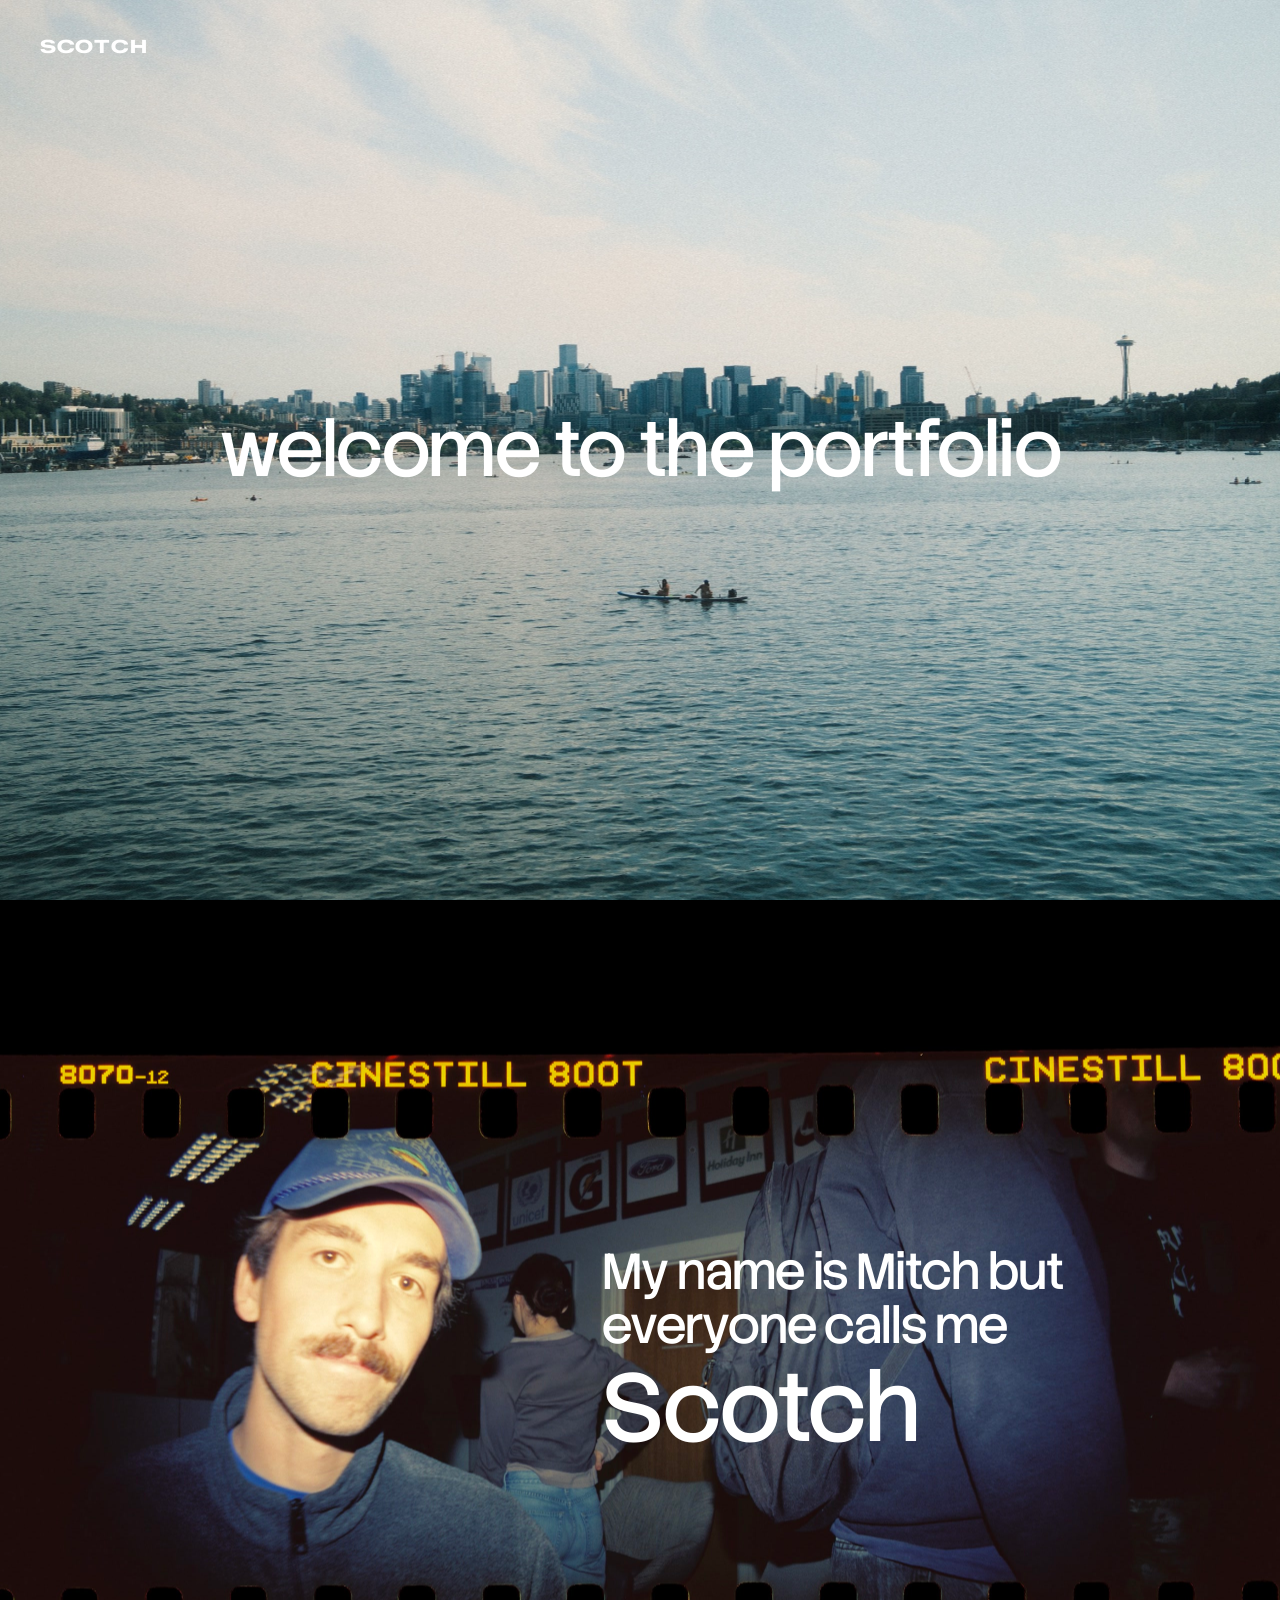
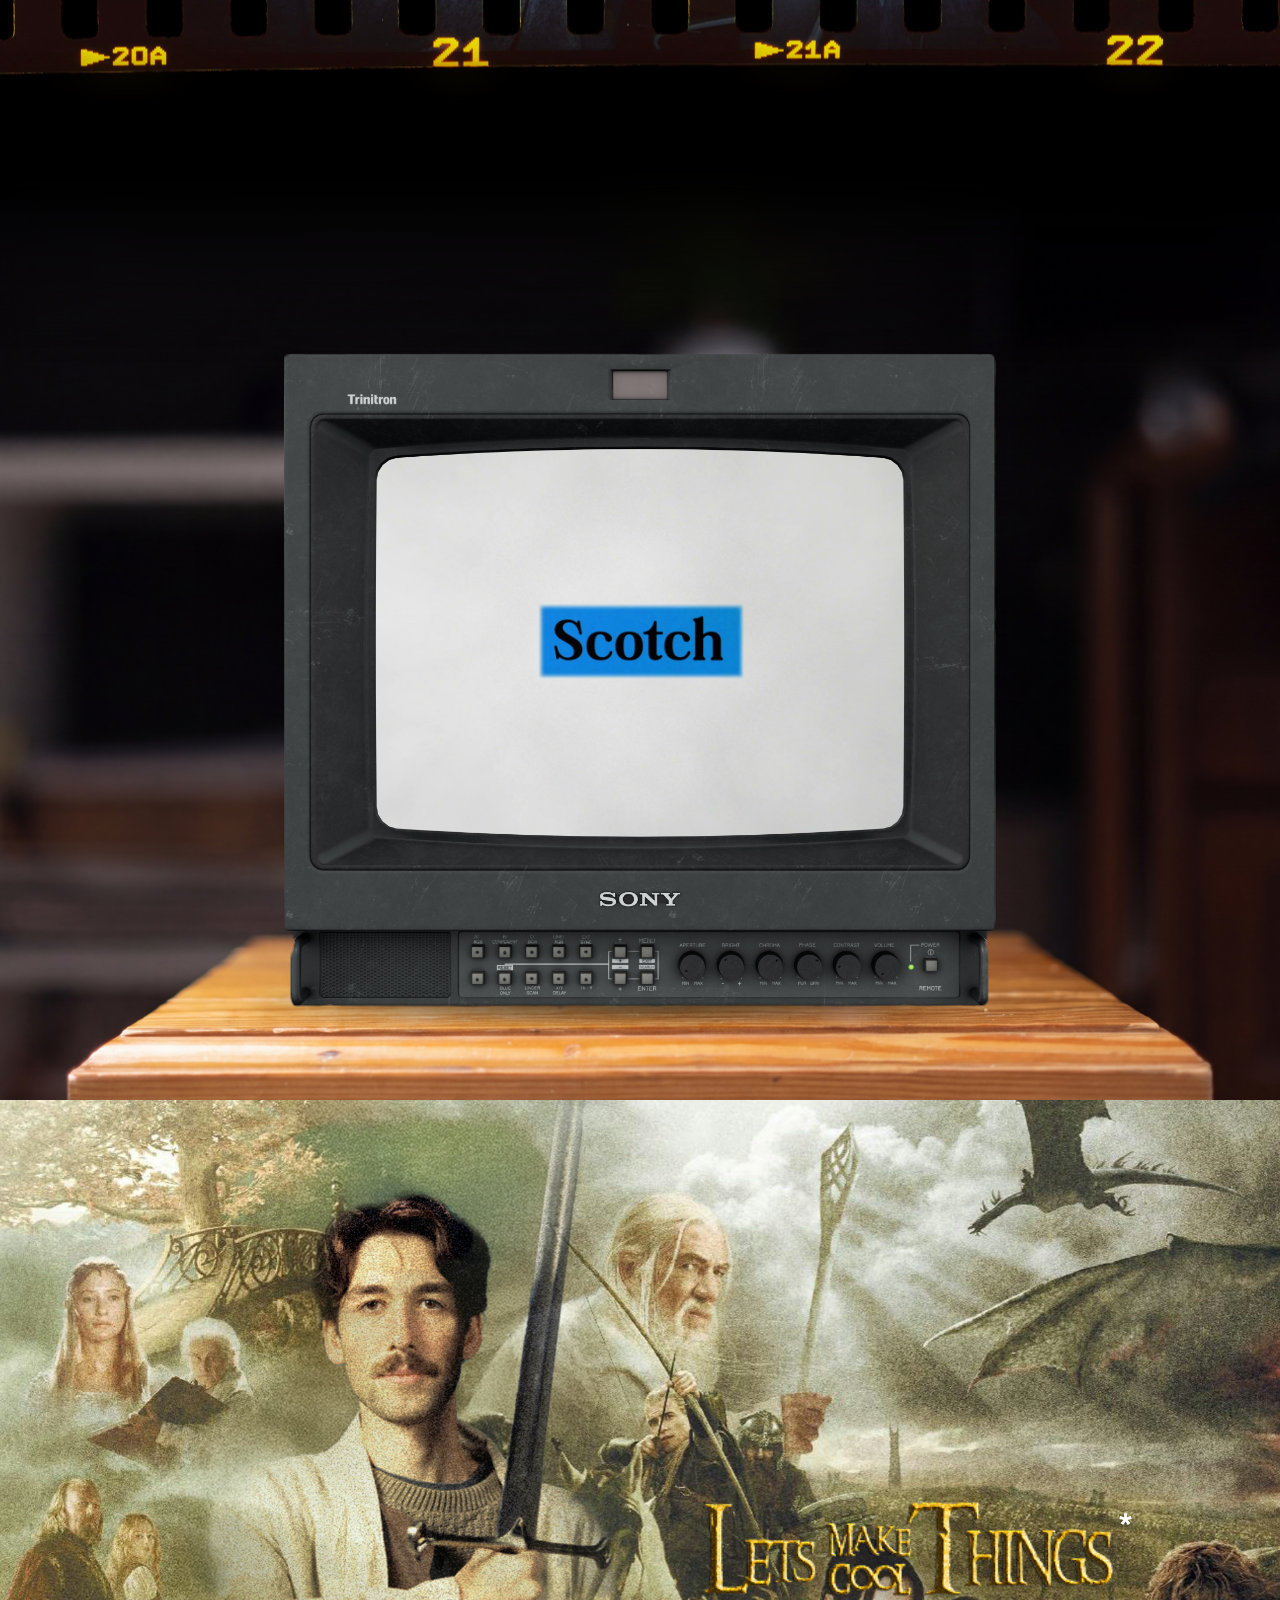
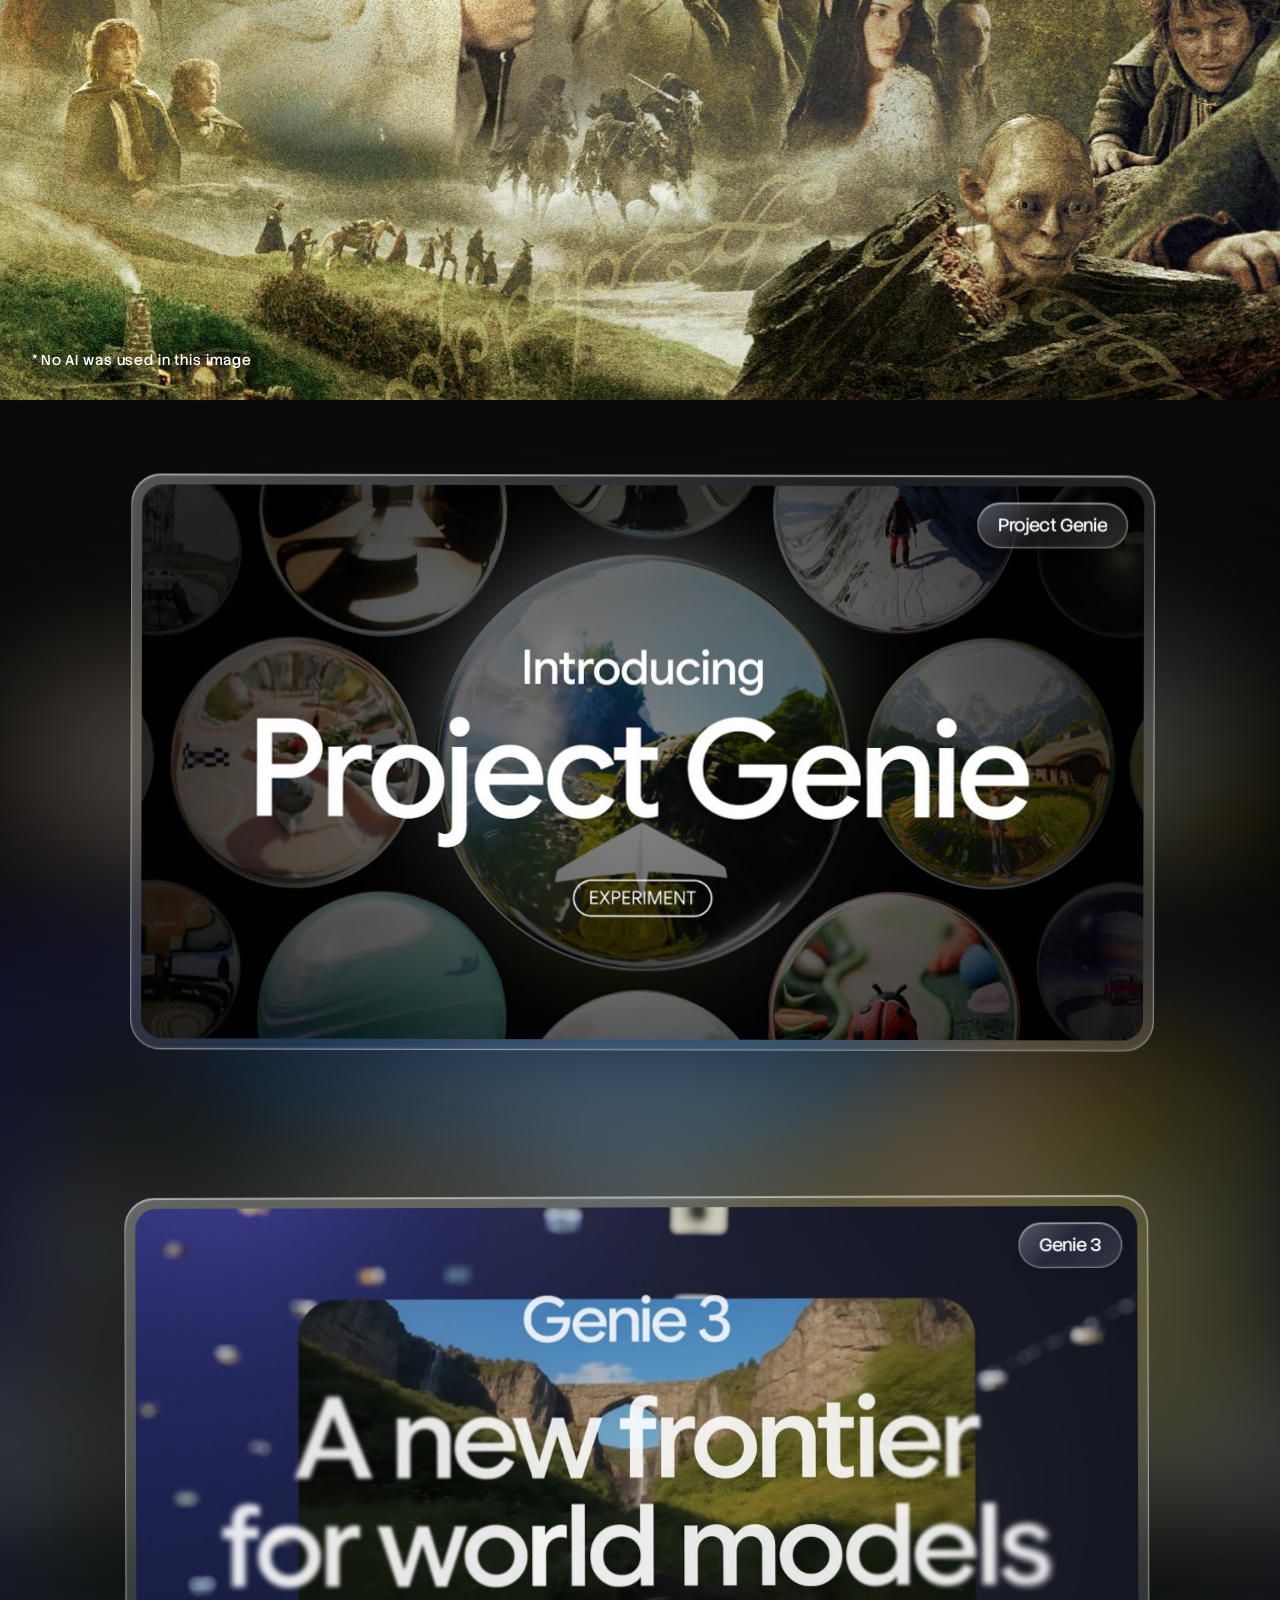
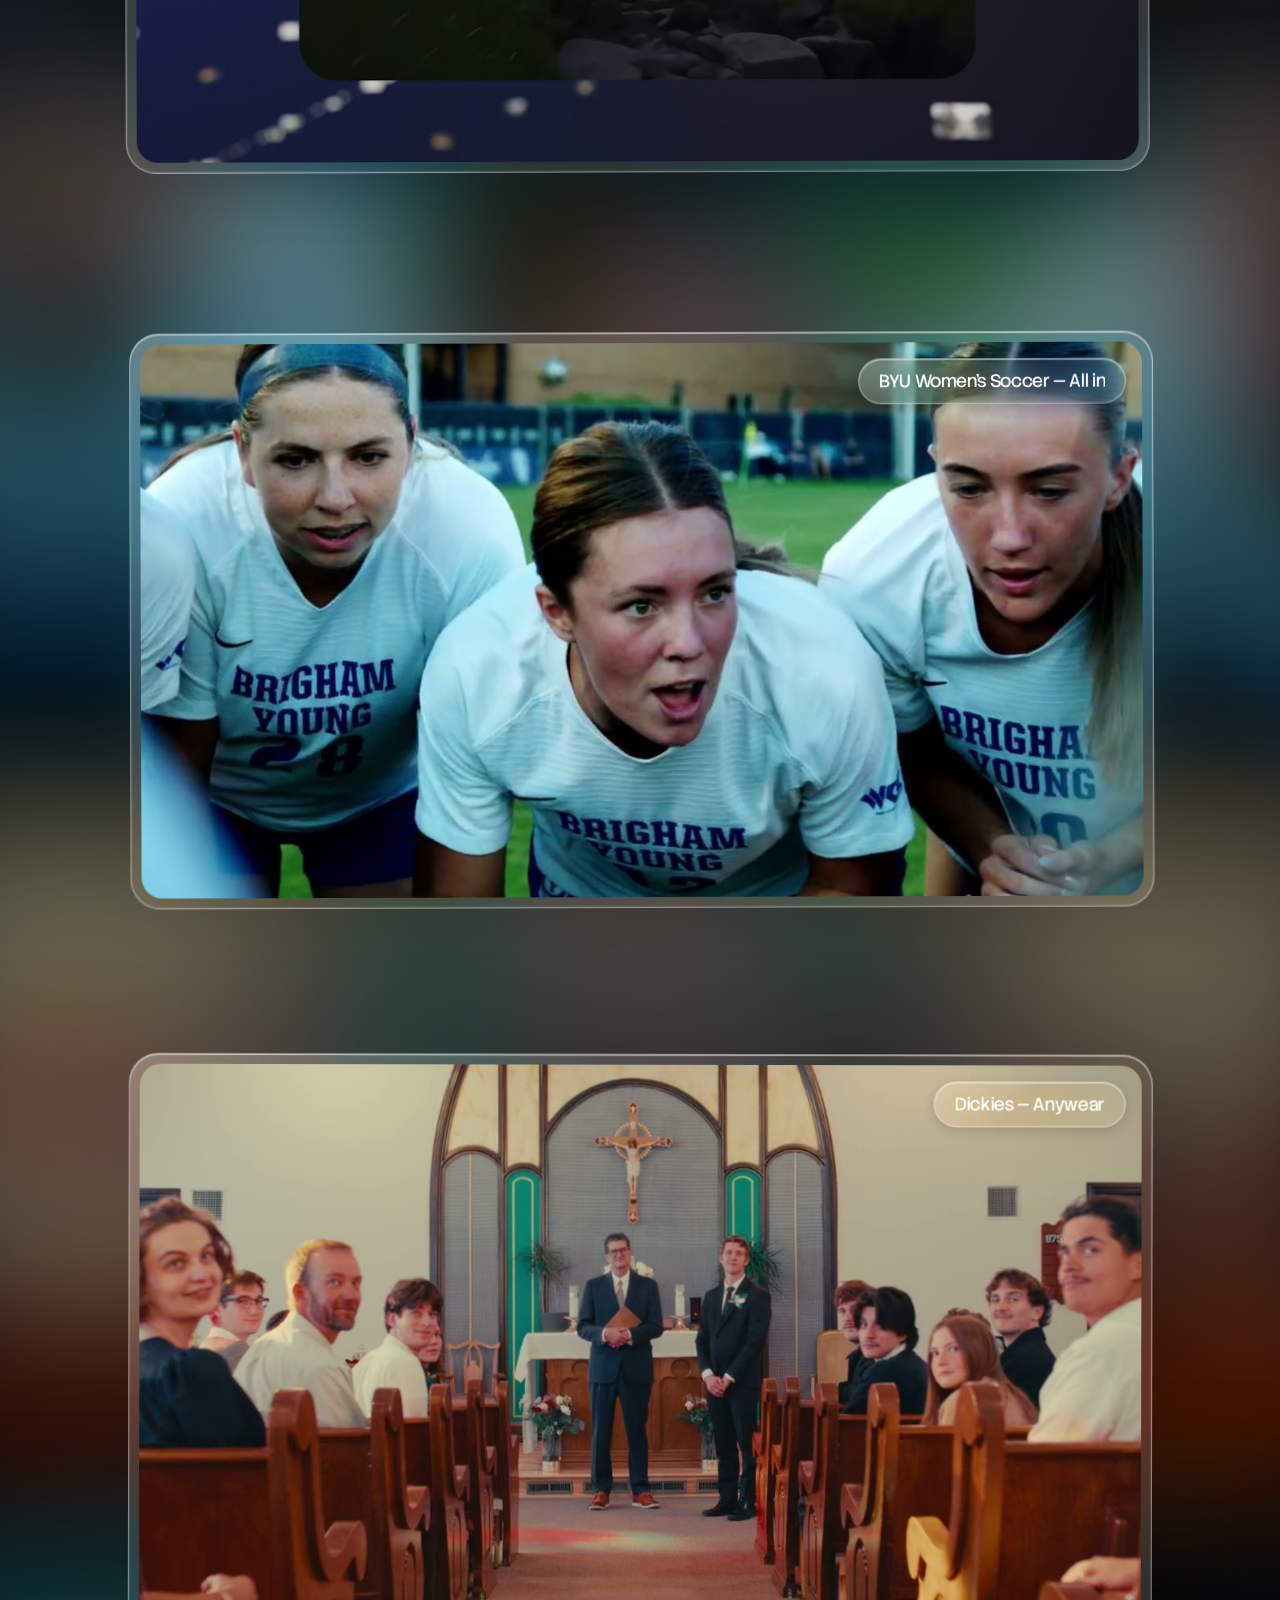
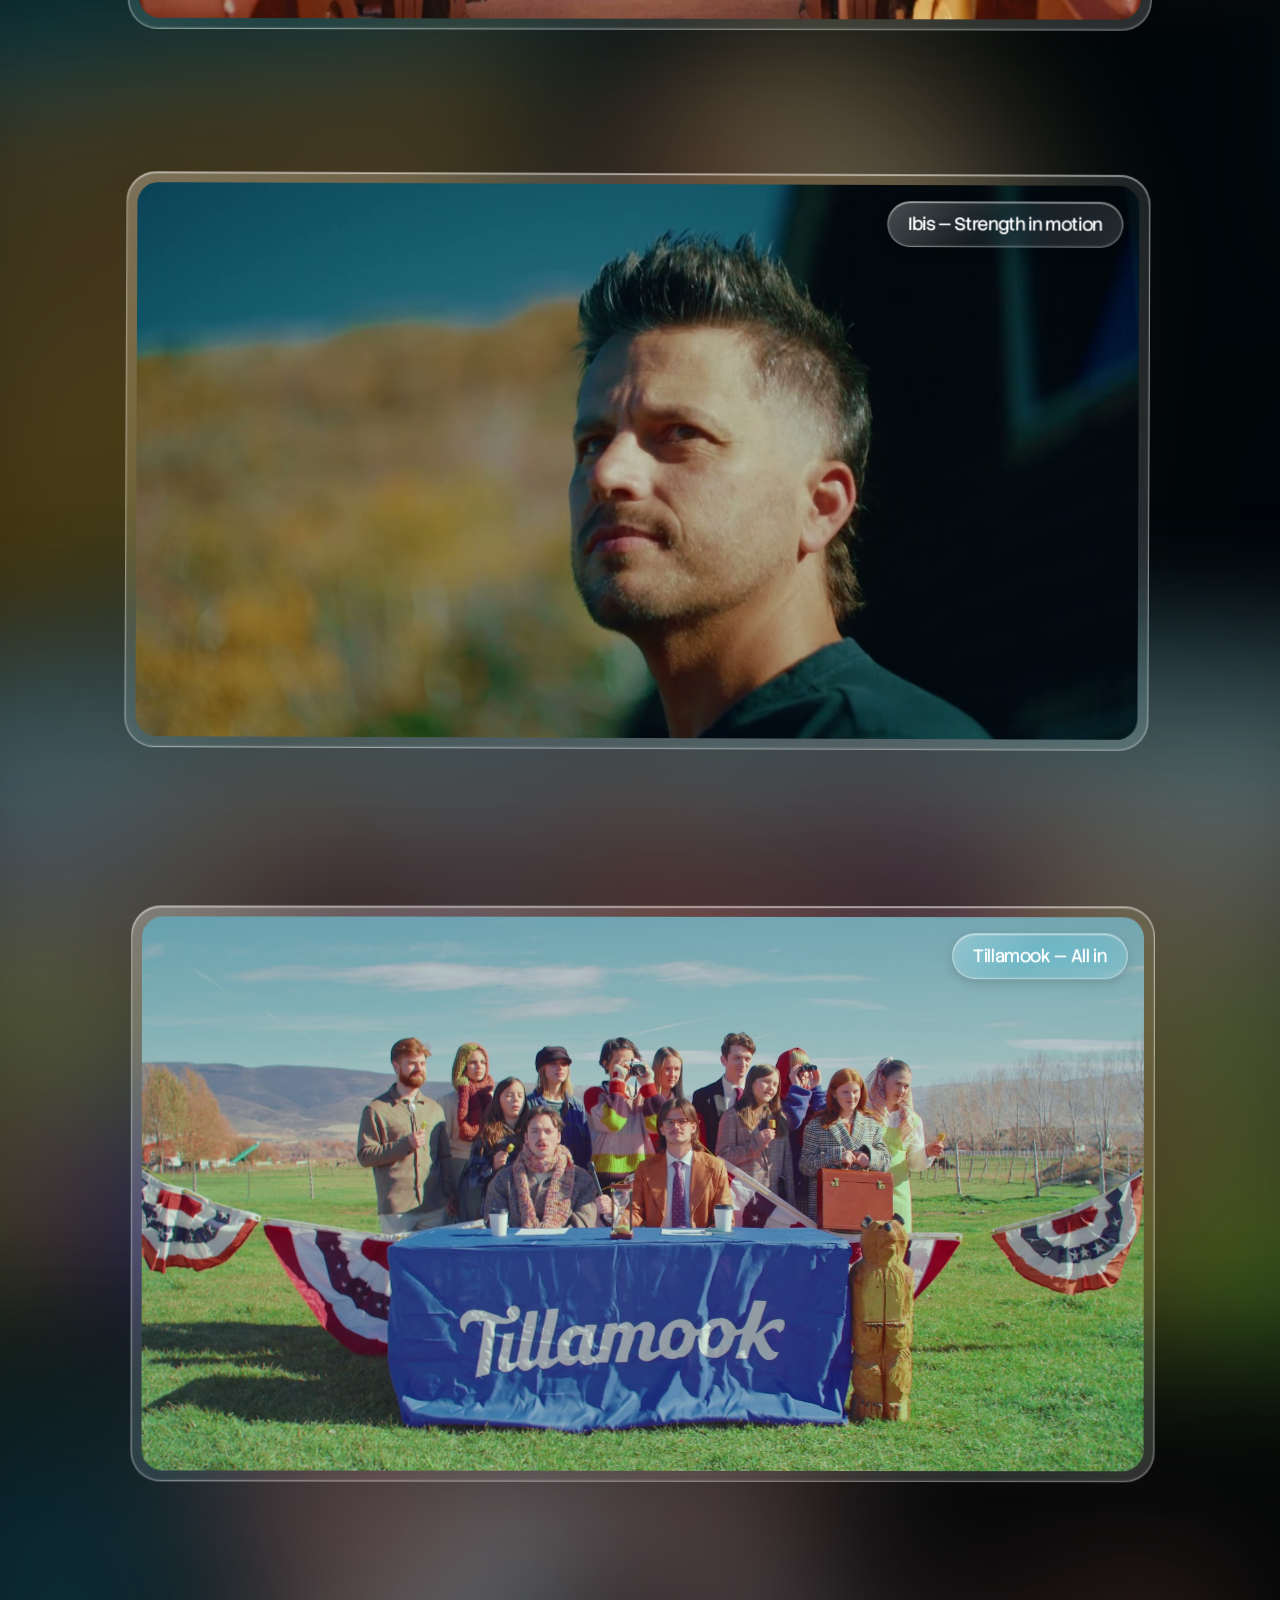
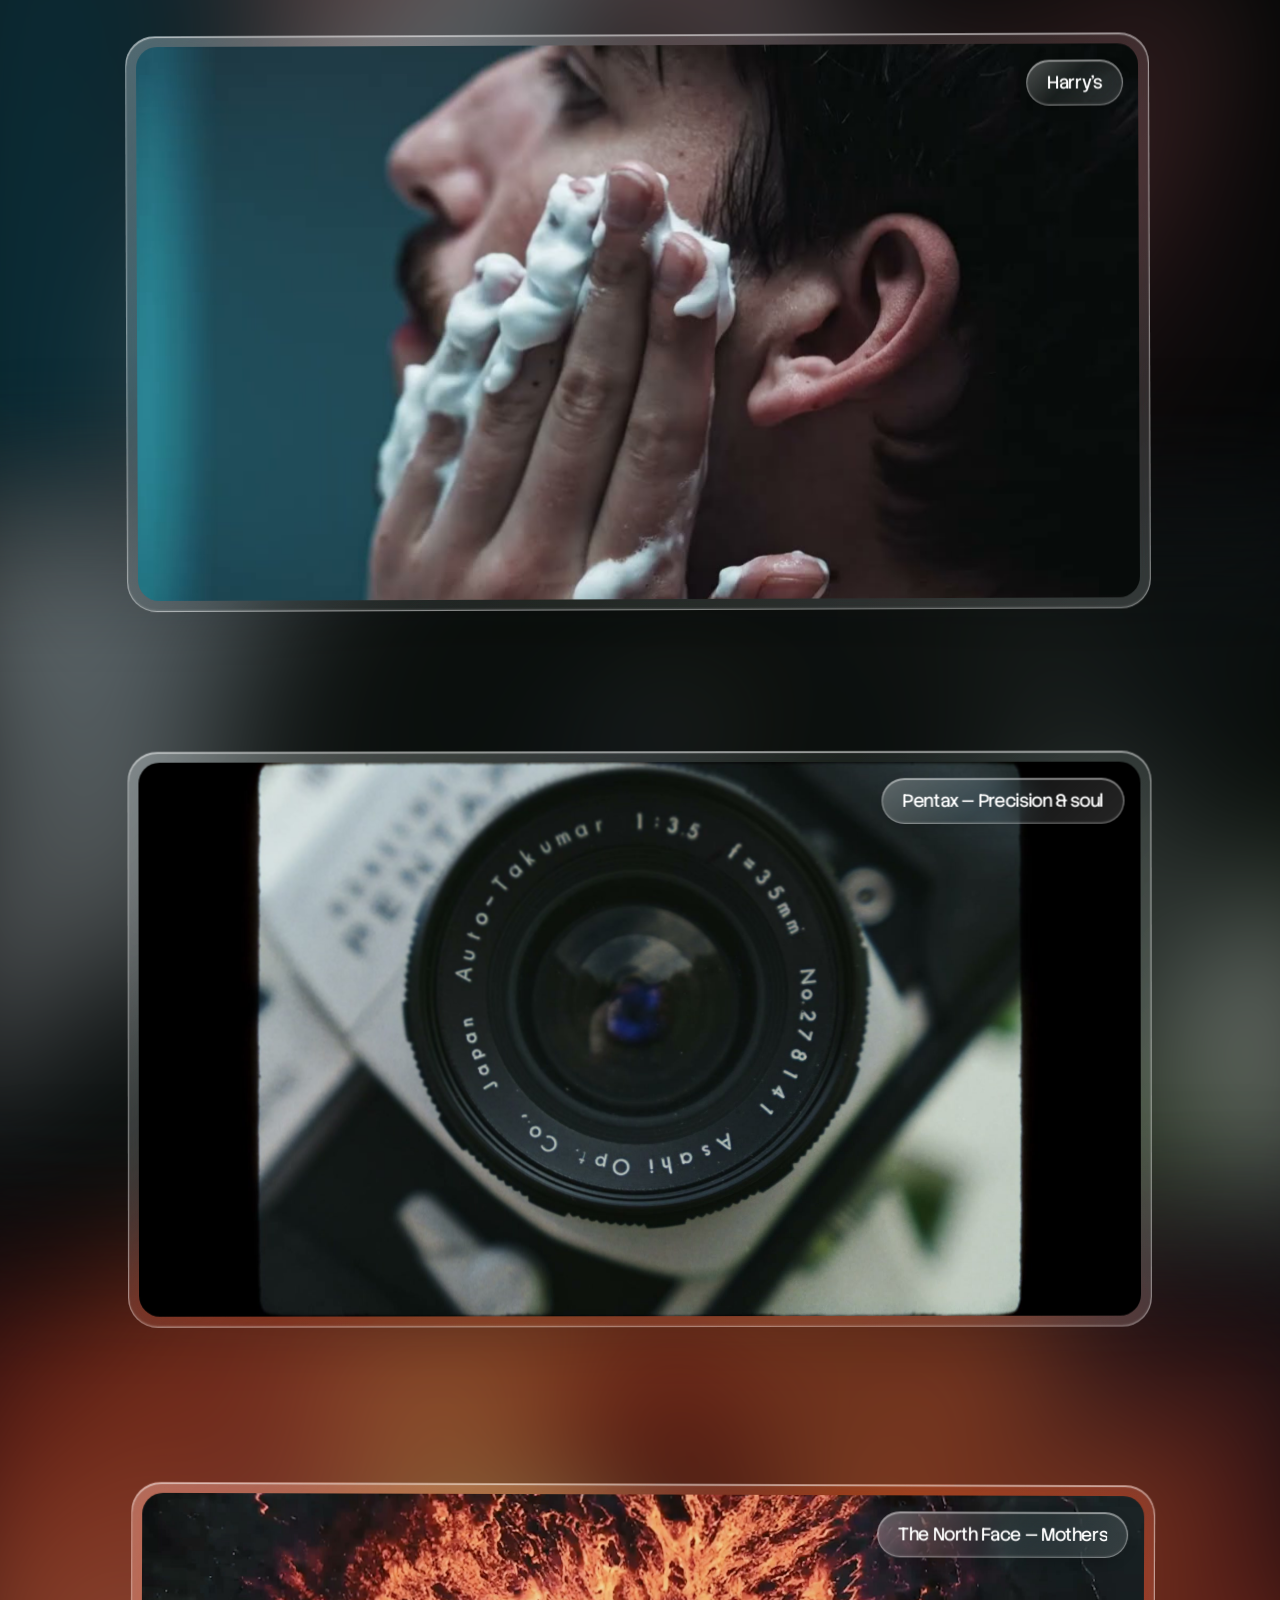
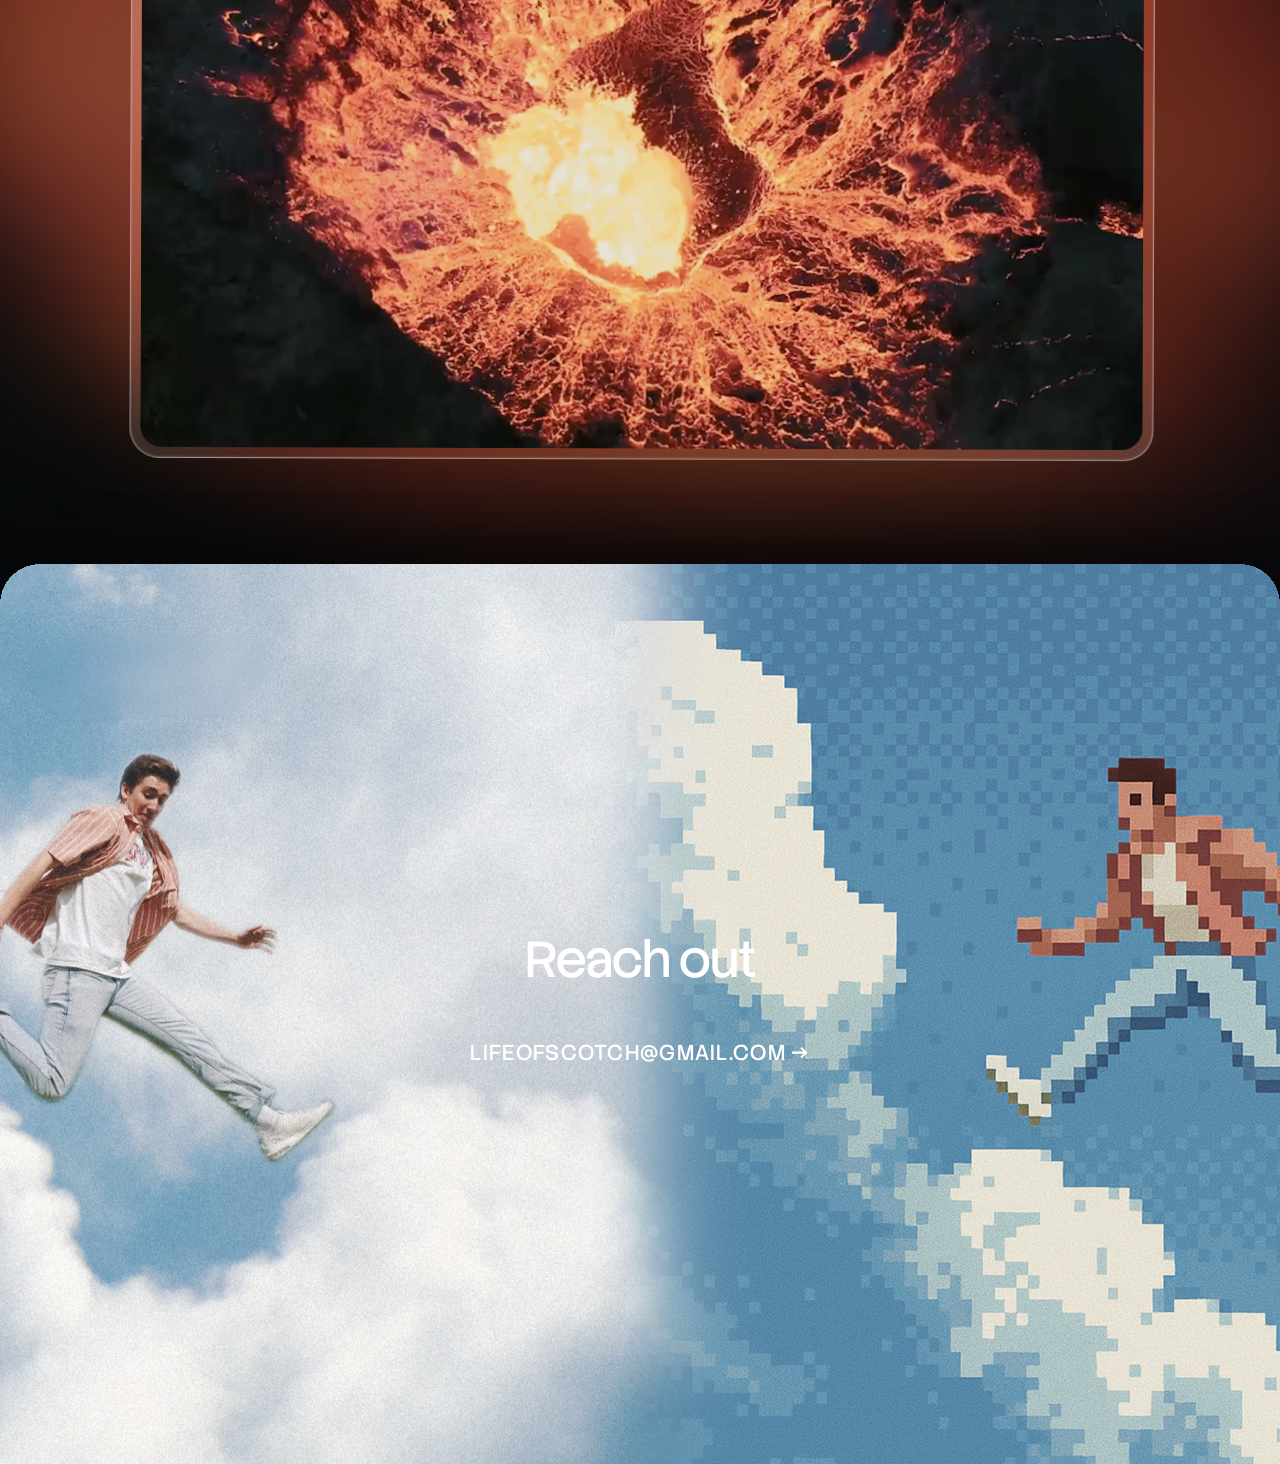
==== index.html @ a0a2fc04 "Reach out layer: rounded top corners, overlaps the end of the films" ====
<!DOCTYPE html>
<html lang="en">
<head>
  <meta charset="UTF-8">
  <meta name="viewport" content="width=device-width, initial-scale=1.0">
  <meta name="description" content="SCOTCH — Film Director & Cinematographer. A narrative experience in cinematic layers.">
  <title>SCOTCH — Filmmaker</title>

  <!-- Typography: Google Fonts (IM Fell DW Pica SC & Jersey 25) -->
  <link rel="preconnect" href="https://fonts.googleapis.com">
  <link rel="preconnect" href="https://fonts.gstatic.com" crossorigin>
  <link href="https://fonts.googleapis.com/css2?family=IM+Fell+DW+Pica+SC&family=Jersey+25&display=swap" rel="stylesheet">

  <!-- Warm up YouTube connections for faster hover previews -->
  <link rel="preconnect" href="https://www.youtube-nocookie.com">
  <link rel="preconnect" href="https://www.google.com">
  <link rel="preconnect" href="https://i.ytimg.com">
  <link rel="preconnect" href="https://www.youtube.com">

  <!-- Core Stylesheets -->
  <link rel="stylesheet" href="css/base.css?v=1794968257">
  <link rel="stylesheet" href="css/layers.css?v=1794969568">
  <link rel="stylesheet" href="css/components.css?v=1794967333">
  <link rel="stylesheet" href="css/contact.css?v=1794969099">
</head>
<body>

  <!-- Wordmark: fixed top-left, stays put while scrolling -->
  <a href="index.html" class="home-logo" aria-label="Scotch — Home">SCOTCH</a>

  <!-- =========================================================================
       MINIMAL FIXED NAVIGATION TABS (TOP RIGHT)
       ========================================================================= -->
  <nav class="nav-tabs-group" aria-label="Portfolio Sections">
    <a href="photography.html" class="nav-tab-item" hidden aria-label="Photography Portfolio" title="View Photography Series">
      <span class="tab-label"><span class="label-full">PHOTOGRAPHY</span><span class="label-short">PHOTO</span></span>
      <span class="tab-badge">SERIES</span>
    </a>
    <a href="experiments.html" class="nav-tab-item" hidden aria-label="Creative Lab Experiments" title="View Creative Experiments">
      <span class="tab-label"><span class="label-full">EXPERIMENTS</span><span class="label-short">EXP</span></span>
      <span class="tab-badge">LAB</span>
    </a>
  </nav>

  <!-- =========================================================================
       MAIN STAGE: FULL-BLEED CINEMA LAYERS (ONE STATEMENT PER LAYER)
       ========================================================================= -->
  <main class="depth-stage" id="depth-stage">
    <div class="strata-container">

      <!-- =====================================================================
           LAYER 00: PROLOGUE
           ===================================================================== -->
      <section class="strata-layer is-active" id="layer-0" aria-label="Layer 0: Prologue">
        <!-- Sub-Plane: Media (Edge to edge) -->
        <div class="plane-media">
          <!-- HUB:reel-video -->
          <video autoplay muted loop playsinline poster="assets/media/dscf0594-web.jpg">
            <source src="assets/media/reel.mp4" type="video/mp4">
          </video>
          <!-- /HUB:reel-video -->
          <span class="depth-plane-label depth-label-bg">PLATE: SHOWREEL [Z: -160PX]</span>
        </div>

        <!-- Sub-Plane: Foreground Content (Single Statement) -->
        <div class="plane-content">
          <div class="statement-wrap">
            <h1 class="statement-text" style="font-size: clamp(2.66rem, 6.03vw, 5.5rem);">
              <!-- HUB:headline -->welcome to the portfolio<!-- /HUB:headline -->
            </h1>
          </div>
          <span class="depth-plane-label depth-label-fg">TYPOGRAPHY PLANE [Z: +160PX]</span>
        </div>
      </section>

      <!-- =====================================================================
           LAYER 01: CINESTILL 800T (PORTRAIT / IN THE FIELD)
           ===================================================================== -->
      <section class="strata-layer" id="layer-portrait" aria-label="Layer: CineStill 800T Field Scout">
        <!-- Sub-Plane: Media -->
        <div class="plane-media">
          <img src="assets/media/cinestill-portrait-web.jpg" alt="CineStill 800T 35mm film portrait with sprockets" loading="lazy">
          <span class="depth-plane-label depth-label-bg">PLATE: CINESTILL 800T [Z: -160PX]</span>
        </div>

        <!-- Sub-Plane: Foreground Content -->
        <div class="plane-content">
          <div class="statement-wrap">
            <h2 class="statement-text">
              My name is Mitch but everyone calls me <span class="statement-big">Scotch</span>
            </h2>
          </div>
          <span class="depth-plane-label depth-label-fg">TYPOGRAPHY PLANE [Z: +160PX]</span>
        </div>
      </section>

      <!-- Seam: soft blur + darken where the portrait meets the TV layer -->
      <div class="layer-seam" aria-hidden="true"></div>

      <!-- =====================================================================
           LAYER 02: BROADCAST MONITOR (TV IN STUDIO ENVIRONMENT)
           ===================================================================== -->
      <section class="strata-layer tv-stage-layer" id="layer-tv" aria-label="Layer: Broadcast Monitor">
        <!-- Sub-Plane: Media (Studio Tabletop Environment) -->
        <div class="plane-media">
          <img src="assets/media/tv-background.jpg?v=32" alt="Studio tabletop environment" loading="lazy">
          <span class="depth-plane-label depth-label-bg">PLATE: STUDIO DESK [Z: -160PX]</span>
        </div>

        <!-- Television Stage: Video Screen Behind Transparent Bezel Overlay -->
        <div class="tv-composite-stage">
          <div class="tv-unit-wrapper">
            <!-- Contact Shadow on Tabletop -->
            <div class="tv-contact-shadow"></div>

            <!-- Middle Layer: Video Screen inside CRT aperture -->
            <div class="tv-screen-container">
              <!-- HUB:tv-video -->
              <video class="tv-screen-video" autoplay muted loop playsinline poster="assets/media/tv-intro-poster.jpg">
                <source src="assets/media/tv-intro-4x3.mp4" type="video/mp4">
              </video>
              <!-- /HUB:tv-video -->
              <div class="tv-screen-glare"></div>
            </div>

            <!-- Foreground Layer: Transparent Cutout CRT Broadcast Monitor Frame -->
            <img src="assets/media/tv-frame.png" alt="Sony Broadcast Monitor Frame" class="tv-frame-overlay" draggable="false">
          </div>
        </div>

        <!-- Sub-Plane: Foreground Content (Above Monitor) -->
        <div class="plane-content">
          <div class="statement-wrap">
            <h2 class="statement-text">
              
            </h2>
          </div>
          <span class="depth-plane-label depth-label-fg">TYPOGRAPHY PLANE [Z: +160PX]</span>
        </div>
      </section>


      <!-- =====================================================================
           LAYER 04: LORD OF THE RINGS EDIT
           ===================================================================== -->
      <section class="strata-layer" id="layer-lotr" aria-label="Layer: Lord of the Rings Cinema Artwork">
        <!-- Sub-Plane: Media -->
        <div class="plane-media">
          <img src="assets/media/lotr-edit-web.jpg" alt="The Lord of the Rings Cinema Edit" loading="lazy">
          <span class="depth-plane-label depth-label-bg">PLATE: FELLOWSHIP EDIT [Z: -160PX]</span>
        </div>

        <!-- Sub-Plane: Foreground Content -->
        <div class="plane-content">
          <div class="statement-wrap">
            <h2 class="statement-text">
              Let&#x27;s make cool things
            </h2>
            <span class="lotr-art-wrap"><img class="lotr-title-art" src="assets/media/lets-make-cool-things.png?v=2" alt="" aria-hidden="true"><span class="lotr-asterisk" aria-hidden="true">*</span></span>
          </div>
          <span class="depth-plane-label depth-label-fg">TYPOGRAPHY PLANE [Z: +160PX]</span>
        </div>
        <p class="lotr-footnote"><span aria-hidden="true">*</span>No AI was used in this image</p>
      </section>


      <!-- WORK LAYERS:START (generated from site-data.json work_films) -->
      <div id="work" class="work-anchor" aria-hidden="true"></div>
      <section class="strata-layer work-layer" id="work-project-genie" aria-label="Work: Project Genie" data-preview-youtube="YxkGdX4WIBE">
        <img class="work-ambient" src="assets/media/project-genie-poster.jpg" alt="" aria-hidden="true" loading="lazy">
        <div class="work-card">
          <div class="work-card-float">
            <div class="work-card-glass">
              <div class="plane-media">
                <img src="assets/media/project-genie-poster.jpg" alt="" loading="lazy">
              </div>
              <div class="work-pill">
                <h2 class="work-pill-title">Project Genie</h2>
              </div>
              <span class="work-glare" aria-hidden="true"></span>
            </div>
          </div>
          <a class="work-layer-link" href="work/project-genie.html" aria-label="View Project Genie"></a>
        </div>
      </section>

      <section class="strata-layer work-layer" id="work-genie-3" aria-label="Work: Genie 3" data-preview-youtube="PDKhUknuQDg">
        <img class="work-ambient" src="assets/media/genie-3-poster.jpg" alt="" aria-hidden="true" loading="lazy">
        <div class="work-card">
          <div class="work-card-float">
            <div class="work-card-glass">
              <div class="plane-media">
                <img src="assets/media/genie-3-poster.jpg" alt="" loading="lazy">
              </div>
              <div class="work-pill">
                <h2 class="work-pill-title">Genie 3</h2>
              </div>
              <span class="work-glare" aria-hidden="true"></span>
            </div>
          </div>
          <a class="work-layer-link" href="work/genie-3.html" aria-label="View Genie 3"></a>
        </div>
      </section>

      <section class="strata-layer work-layer" id="work-byu-soccer" aria-label="Work: BYU Women’s Soccer — All In" data-preview-youtube="L_AOF2yxgm8">
        <img class="work-ambient" src="assets/media/byu-soccer-poster.jpg" alt="" aria-hidden="true" loading="lazy">
        <div class="work-card">
          <div class="work-card-float">
            <div class="work-card-glass">
              <div class="plane-media">
                <img src="assets/media/byu-soccer-poster.jpg" alt="" loading="lazy">
              </div>
              <div class="work-pill">
                <h2 class="work-pill-title">BYU Women’s Soccer — All in</h2>
              </div>
              <span class="work-glare" aria-hidden="true"></span>
            </div>
          </div>
          <a class="work-layer-link" href="work/byu-soccer.html" aria-label="View BYU Women’s Soccer — All In"></a>
        </div>
      </section>

      <section class="strata-layer work-layer" id="work-dickies" aria-label="Work: Dickies — Anywear" data-preview-youtube="dGp4-USkDEE">
        <img class="work-ambient" src="assets/media/dickies-poster.jpg" alt="" aria-hidden="true" loading="lazy">
        <div class="work-card">
          <div class="work-card-float">
            <div class="work-card-glass">
              <div class="plane-media">
                <img src="assets/media/dickies-poster.jpg" alt="" loading="lazy">
              </div>
              <div class="work-pill">
                <h2 class="work-pill-title">Dickies — Anywear</h2>
              </div>
              <span class="work-glare" aria-hidden="true"></span>
            </div>
          </div>
          <a class="work-layer-link" href="work/dickies.html" aria-label="View Dickies — Anywear"></a>
        </div>
      </section>

      <section class="strata-layer work-layer" id="work-ibis" aria-label="Work: Ibis — Strength in Motion" data-preview-youtube="7VG5lqfpIls">
        <img class="work-ambient" src="assets/media/ibis-poster.jpg" alt="" aria-hidden="true" loading="lazy">
        <div class="work-card">
          <div class="work-card-float">
            <div class="work-card-glass">
              <div class="plane-media">
                <img src="assets/media/ibis-poster.jpg" alt="" loading="lazy">
              </div>
              <div class="work-pill">
                <h2 class="work-pill-title">Ibis — Strength in motion</h2>
              </div>
              <span class="work-glare" aria-hidden="true"></span>
            </div>
          </div>
          <a class="work-layer-link" href="work/ibis.html" aria-label="View Ibis — Strength in Motion"></a>
        </div>
      </section>

      <section class="strata-layer work-layer" id="work-tillamook" aria-label="Work: Tillamook — All In" data-preview-youtube="R3jOyDpH52s">
        <img class="work-ambient" src="assets/media/tillamook-poster.jpg" alt="" aria-hidden="true" loading="lazy">
        <div class="work-card">
          <div class="work-card-float">
            <div class="work-card-glass">
              <div class="plane-media">
                <img src="assets/media/tillamook-poster.jpg" alt="" loading="lazy">
              </div>
              <div class="work-pill">
                <h2 class="work-pill-title">Tillamook — All in</h2>
              </div>
              <span class="work-glare" aria-hidden="true"></span>
            </div>
          </div>
          <a class="work-layer-link" href="work/tillamook.html" aria-label="View Tillamook — All In"></a>
        </div>
      </section>

      <section class="strata-layer work-layer" id="work-harrys" aria-label="Work: Harry’s" data-preview-youtube="ra0lvRtk0DM">
        <img class="work-ambient" src="assets/media/harrys-poster.jpg" alt="" aria-hidden="true" loading="lazy">
        <div class="work-card">
          <div class="work-card-float">
            <div class="work-card-glass">
              <div class="plane-media">
                <img src="assets/media/harrys-poster.jpg" alt="" loading="lazy">
              </div>
              <div class="work-pill">
                <h2 class="work-pill-title">Harry’s</h2>
              </div>
              <span class="work-glare" aria-hidden="true"></span>
            </div>
          </div>
          <a class="work-layer-link" href="work/harrys.html" aria-label="View Harry’s"></a>
        </div>
      </section>

      <section class="strata-layer work-layer" id="work-pentax" aria-label="Work: Pentax — Precision &amp; Soul" data-preview-youtube="WUfxkb-F3ZU">
        <img class="work-ambient" src="assets/media/pentax-poster.jpg" alt="" aria-hidden="true" loading="lazy">
        <div class="work-card">
          <div class="work-card-float">
            <div class="work-card-glass">
              <div class="plane-media">
                <img src="assets/media/pentax-poster.jpg" alt="" loading="lazy">
              </div>
              <div class="work-pill">
                <h2 class="work-pill-title">Pentax — Precision &amp; soul</h2>
              </div>
              <span class="work-glare" aria-hidden="true"></span>
            </div>
          </div>
          <a class="work-layer-link" href="work/pentax.html" aria-label="View Pentax — Precision &amp; Soul"></a>
        </div>
      </section>

      <section class="strata-layer work-layer" id="work-north-face" aria-label="Work: The North Face — Mothers" data-preview-src="assets/media/north-face.mp4">
        <img class="work-ambient" src="assets/media/north-face-poster.jpg" alt="" aria-hidden="true" loading="lazy">
        <div class="work-card">
          <div class="work-card-float">
            <div class="work-card-glass">
              <div class="plane-media">
                <img src="assets/media/north-face-poster.jpg" alt="" loading="lazy">
              </div>
              <div class="work-pill">
                <h2 class="work-pill-title">The North Face — Mothers</h2>
              </div>
              <span class="work-glare" aria-hidden="true"></span>
            </div>
          </div>
          <a class="work-layer-link" href="work/north-face.html" aria-label="View The North Face — Mothers"></a>
        </div>
      </section>
      <!-- WORK LAYERS:END -->

      <!-- =====================================================================
           LAYER 07: INQUIRIES
           ===================================================================== -->
      <section class="strata-layer" id="layer-5" aria-label="Layer 4: Inquiries">
        <!-- Sub-Plane: Media -->
        <div class="plane-media">
          <img src="assets/media/scotch-background-web.png" alt="Scotch leaping through clouds, half photo, half pixel art" loading="lazy">
          <span class="depth-plane-label depth-label-bg">PLATE: SCOTCH [Z: -160PX]</span>
        </div>

        <!-- Sub-Plane: Foreground Content (Placeholder Statement & Minimal Link) -->
        <div class="plane-content">
          <div class="statement-wrap">
            <h2 class="statement-text">
              Reach out
            </h2>
            <a class="statement-action" id="btn-copy-email" data-email="lifeofscotch@gmail.com" title="Click to copy email address">
              lifeofscotch@gmail.com &rarr;
            </a>
            <div class="copy-feedback-toast" id="copy-feedback">&bull; COPIED TO CLIPBOARD</div>
          </div>
          <span class="depth-plane-label depth-label-fg">TYPOGRAPHY PLANE [Z: +160PX]</span>
        </div>
      </section>

    </div>
  </main>

  <!-- Back to top (shown after the first layer; js/work-layers.js) -->
  <button type="button" class="back-to-top" id="back-to-top" aria-label="Back to top">
    <svg viewBox="0 0 24 24" fill="none" stroke="currentColor" stroke-width="2" stroke-linecap="round" stroke-linejoin="round" aria-hidden="true"><path d="M12 19V5"/><path d="M5 12l7-7 7 7"/></svg>
  </button>

  <!-- =========================================================================
       SCRIPTS (Cache-busted)
       ========================================================================= -->
  <script src="js/canvas-backdrop.js?v=1793818485"></script>
  <script src="js/audio.js?v=12"></script>
  <script src="js/parallax.js?v=1793654660"></script>
  <script src="js/cycle-words.js?v=1793650550"></script>
  <script src="js/main.js?v=1794966749"></script>
  <script src="js/work-layers.js?v=1794964551"></script>
  <script src="js/sand-text.js?v=1794969351"></script>
  <script src="js/contact.js?v=1794969099"></script>
</body>
</html>
---- css/base.css ----
/* ==========================================================================
   STRATA — Base Design System & Core Tokens
   ========================================================================== */

/* Stack Sans Headline (OFL, variable weight 200–700) — home layer titles, pills, small text; project-page body copy */
@font-face {
  font-family: 'Stack Sans Headline';
  src: url('../assets/fonts/StackSansHeadline/StackSansHeadline-VariableFont_wght.ttf') format('truetype');
  font-weight: 200 700;
  font-style: normal;
  font-display: swap;
}

/* Zalando Sans Expanded (OFL, variable weight 200–900) — SCOTCH logo + project page headings */
@font-face {
  font-family: 'Zalando Sans Expanded';
  src: url('../assets/fonts/ZalandoSansExpanded/ZalandoSansExpanded-VariableFont_wght.ttf') format('truetype');
  font-weight: 200 900;
  font-style: normal;
  font-display: swap;
}
@font-face {
  font-family: 'Zalando Sans Expanded';
  src: url('../assets/fonts/ZalandoSansExpanded/ZalandoSansExpanded-Italic-VariableFont_wght.ttf') format('truetype');
  font-weight: 200 900;
  font-style: italic;
  font-display: swap;
}

@font-face {
  font-family: 'BBH Bartle';
  src: url('../assets/fonts/BBHBartle-Regular.ttf') format('truetype');
  font-weight: 400;
  font-style: normal;
  font-display: swap;
}

/* Titles: Helvetica from the visitor's device (no font files shipped — Helvetica is a
   commercial font). Apple devices have Helvetica / Helvetica Neue; Windows/Android fall back to Arial. */

/* Body copy: Redaction 35 (OFL) */
@font-face {
  font-family: 'Redaction 35';
  src: url('../assets/fonts/Redaction35/Redaction35-Regular.ttf') format('truetype');
  font-weight: 400;
  font-style: normal;
  font-display: swap;
}

@font-face {
  font-family: 'Redaction 35';
  src: url('../assets/fonts/Redaction35/Redaction35-Italic.ttf') format('truetype');
  font-weight: 400;
  font-style: italic;
  font-display: swap;
}

@font-face {
  font-family: 'Redaction 35';
  src: url('../assets/fonts/Redaction35/Redaction35-Bold.ttf') format('truetype');
  font-weight: 700;
  font-style: normal;
  font-display: swap;
}

:root {
  /* Color Palette */
  --bg-deep: #08090b;
  --bg-surface: #101216;
  --bg-surface-glass: rgba(16, 18, 22, 0.65);
  --bg-surface-elevated: rgba(26, 29, 36, 0.75);
  
  --text-primary: #f5f5f7;
  --text-secondary: #9ea3ae;
  --text-tertiary: #656b78;
  /* Overarching Vibrant Chromatic Accent System (Matches Signature Drop Shadows) */
  --accent-vibrant-1: #ffe600; /* Electric Yellow */
  --accent-vibrant-2: #ff007f; /* Neon Rose */
  --text-accent: #ffe600;
  --text-accent-secondary: #ff007f;
  --text-accent-bright: #ffffff;

  --border-subtle: rgba(255, 255, 255, 0.08);
  --border-prominent: rgba(255, 255, 255, 0.16);
  --border-accent: rgba(255, 230, 0, 0.45);

  --scrim-heavy: linear-gradient(180deg, rgba(8, 9, 11, 0.7) 0%, rgba(8, 9, 11, 0.4) 40%, rgba(8, 9, 11, 0.85) 100%);
  --scrim-radial: radial-gradient(circle at 50% 50%, rgba(8, 9, 11, 0.2) 0%, rgba(8, 9, 11, 0.85) 100%);
  --scrim-vignette: radial-gradient(ellipse at center, transparent 30%, rgba(8, 9, 11, 0.75) 100%);

  /* Typography System */
  --font-main: 'Redaction 35', 'Helvetica Neue', Helvetica, Arial, -apple-system, BlinkMacSystemFont, "Segoe UI", Roboto, sans-serif;
  --font-title: 'Helvetica Neue', Helvetica, Arial, sans-serif;
  /* Letter-spacing guideline: every rule on the site uses one of these. */
  --tracking-title: -0.02em;  /* titles, headings, pills, big statements */
  --tracking-label: 0.06em;   /* small UPPERCASE labels, buttons, kickers, captions */
  --tracking-logo: 0.04em;    /* SCOTCH wordmark only */
  --font-logo: 'Zalando Sans Expanded', 'Helvetica Neue', Helvetica, Arial, sans-serif; /* logo + project headings */
  --logo-weight: 800;
  --font-text: 'Stack Sans Headline', 'Helvetica Neue', Helvetica, Arial, sans-serif; /* main text font */
  --title-tracking: var(--tracking-title); /* legacy alias */
  --font-serif: var(--font-title);
  --font-tech: 'Jersey 25', monospace, sans-serif;
  --font-mono: var(--font-tech);
  --font-sans: var(--font-main);

  /* Typography Size Controls */
  --title-font-min: 1.74rem;
  --title-font-vw: 3.95vw;
  --title-font-size: 3.6rem;
  --base-font-size: 16px;

  /* Spacing Scale */
  --space-2xs: 4px;
  --space-xs: 8px;
  --space-sm: 16px;
  --space-md: 24px;
  --space-lg: 32px;
  --space-xl: 48px;
  --space-2xl: 64px;
  --space-3xl: 96px;
  --space-4xl: 128px;

  /* Animation & Transitions */
  --ease-out-expo: cubic-bezier(0.16, 1, 0.3, 1);
  --ease-in-out-smooth: cubic-bezier(0.65, 0, 0.35, 1);
  --duration-fast: 220ms;
  --duration-medium: 450ms;
  --duration-slow: 850ms;

  /* Layer Z-Indexes */
  --z-bg: 1;
  --z-canvas: 2;
  --z-mid: 5;
  --z-fg: 10;
  --z-hud: 100;
  --z-cursor: 999;
}

/* --------------------------------------------------------------------------
   Overarching Theme: Vibrant Chromatic Spectrum Cycle (16s Continuous Loop)
   Matches the signature electric drop shadows of the typography
   -------------------------------------------------------------------------- */
@keyframes vibrantColorShift {
  0% { color: #ffe600; }
  16.6% { color: #00ff66; }
  33.3% { color: #00f0ff; }
  50% { color: #b4ff00; }
  66.6% { color: #ff00aa; }
  83.3% { color: #00ffcc; }
  100% { color: #ffe600; }
}

@keyframes vibrantBgShift {
  0% { background-color: #ffe600; color: #000000; }
  16.6% { background-color: #00ff66; color: #000000; }
  33.3% { background-color: #00f0ff; color: #000000; }
  50% { background-color: #b4ff00; color: #000000; }
  66.6% { background-color: #ff00aa; color: #ffffff; }
  83.3% { background-color: #00ffcc; color: #000000; }
  100% { background-color: #ffe600; color: #000000; }
}

@keyframes vibrantBorderShift {
  0% { border-color: #ffe600; }
  16.6% { border-color: #00ff66; }
  33.3% { border-color: #00f0ff; }
  50% { border-color: #b4ff00; }
  66.6% { border-color: #ff00aa; }
  83.3% { border-color: #00ffcc; }
  100% { border-color: #ffe600; }
}

@keyframes vibrantBorderLeftShift {
  0% { border-left-color: #ffe600; }
  16.6% { border-left-color: #00ff66; }
  33.3% { border-left-color: #00f0ff; }
  50% { border-left-color: #b4ff00; }
  66.6% { border-left-color: #ff00aa; }
  83.3% { border-left-color: #00ffcc; }
  100% { border-left-color: #ffe600; }
}

@keyframes vibrantActiveGlow {
  0% {
    border-color: #ffe600;
    box-shadow: 0 0 0 1.5px #ffe600, 3px 3px 0 #ff007f, 0 16px 36px rgba(0, 0, 0, 0.7);
  }
  16.6% {
    border-color: #00ff66;
    box-shadow: 0 0 0 1.5px #00ff66, 3px 3px 0 #7928ca, 0 16px 36px rgba(0, 0, 0, 0.7);
  }
  33.3% {
    border-color: #00f0ff;
    box-shadow: 0 0 0 1.5px #00f0ff, 3px 3px 0 #ff5500, 0 16px 36px rgba(0, 0, 0, 0.7);
  }
  50% {
    border-color: #b4ff00;
    box-shadow: 0 0 0 1.5px #b4ff00, 3px 3px 0 #9d00ff, 0 16px 36px rgba(0, 0, 0, 0.7);
  }
  66.6% {
    border-color: #ff00aa;
    box-shadow: 0 0 0 1.5px #ff00aa, 3px 3px 0 #ffaa00, 0 16px 36px rgba(0, 0, 0, 0.7);
  }
  83.3% {
    border-color: #00ffcc;
    box-shadow: 0 0 0 1.5px #00ffcc, 3px 3px 0 #ff2a5f, 0 16px 36px rgba(0, 0, 0, 0.7);
  }
  100% {
    border-color: #ffe600;
    box-shadow: 0 0 0 1.5px #ffe600, 3px 3px 0 #ff007f, 0 16px 36px rgba(0, 0, 0, 0.7);
  }
}

@keyframes vibrantDropCapShift {
  0% {
    color: #ffe600;
    text-shadow: 2px 2px 0 #ff007f;
  }
  16.6% {
    color: #00ff66;
    text-shadow: 2px 2px 0 #7928ca;
  }
  33.3% {
    color: #00f0ff;
    text-shadow: 2px 2px 0 #ff5500;
  }
  50% {
    color: #b4ff00;
    text-shadow: 2px 2px 0 #9d00ff;
  }
  66.6% {
    color: #ff00aa;
    text-shadow: 2px 2px 0 #ffaa00;
  }
  83.3% {
    color: #00ffcc;
    text-shadow: 2px 2px 0 #ff2a5f;
  }
  100% {
    color: #ffe600;
    text-shadow: 2px 2px 0 #ff007f;
  }
}

@keyframes scrollGlow {
  0% { background-position: 0% 50%; }
  100% { background-position: 200% 50%; }
}

/* Anything marked hidden stays hidden, even if a component sets display */
[hidden] {
  display: none !important;
}

/* Base Reset & Box Sizing */
*, *::before, *::after {
  box-sizing: border-box;
  margin: 0;
  padding: 0;
}

html {
  font-size: var(--base-font-size, 16px);
  background-color: var(--bg-deep);
  color: var(--text-primary);
  font-family: var(--font-sans);
  text-rendering: optimizeLegibility;
  -webkit-font-smoothing: antialiased;
  -moz-osx-font-smoothing: grayscale;
  scroll-behavior: smooth;
  overflow-x: clip;
  max-width: 100vw;
}

body {
  width: 100%;
  max-width: 100vw;
  min-height: 100vh;
  background-color: var(--bg-deep);
  color: var(--text-primary);
  line-height: 1.6;
  overflow-x: clip;
  position: relative;
  transition: background-color var(--duration-medium) ease;
}

/* Custom Selection */
::selection {
  background-color: var(--text-accent);
  color: var(--bg-deep);
}

/* Links */
a {
  color: inherit;
  text-decoration: none;
  transition: color var(--duration-fast) ease, opacity var(--duration-fast) ease;
}

/* Button Reset */
button {
  background: none;
  border: none;
  font: inherit;
  color: inherit;
  cursor: pointer;
  outline: none;
}

button:focus-visible, a:focus-visible {
  outline: 2px solid var(--text-accent);
  outline-offset: 4px;
}

/* Media Elements */
img, video {
  display: block;
  max-width: 100%;
  height: auto;
  user-select: none;
}

/* Typography Hierarchy */
h1, h2, h3, h4, h5, h6 {
  font-family: var(--font-title);
  font-weight: 400;
  line-height: 1.1;
  letter-spacing: var(--tracking-title);
  text-transform: uppercase;
}

/* Ensure all elements rendered in IM Fell DW Pica SC are uniform full-height capitals (not sentence case) */
.font-title,
.heading-serif,
.photo-headline,
.experiments-headline,
.pause-video-title,
.player-title,
.thumb-title {
  text-transform: uppercase;
}

.text-editorial {
  font-family: var(--font-serif);
  font-style: italic;
  font-weight: 400;
}

.text-mono {
  font-family: var(--font-mono);
  font-size: 0.75rem;
  letter-spacing: var(--tracking-label);
  text-transform: uppercase;
  color: var(--text-tertiary);
}

.text-accent {
  color: var(--text-accent);
  animation: vibrantColorShift 16s linear infinite;
}

/* Custom Scrollbar */
::-webkit-scrollbar {
  width: 5px;
}
::-webkit-scrollbar-track {
  background: var(--bg-deep);
}
::-webkit-scrollbar-thumb {
  background: rgba(255, 255, 255, 0.15);
  border-radius: 4px;
}
::-webkit-scrollbar-thumb:hover {
  background: var(--text-accent);
}

/* No grey tap flash/box on phones (iOS/Android) when tapping links and buttons;
   keyboard focus rings (:focus-visible) still show for accessibility. */
* { -webkit-tap-highlight-color: transparent; }
a:focus:not(:focus-visible),
button:focus:not(:focus-visible) { outline: none; }
---- css/layers.css ----
/* ==========================================================================
   STRATA — Cinema Layer Mechanics & Multi-Plane Architecture
   ========================================================================== */

/* Main Stage Container */
.depth-stage {
  position: relative;
  width: 100%;
}

/* Layer Stack Wrapper — Natural vertical document flow */
.strata-container {
  position: relative;
  width: 100%;
  display: flex;
  flex-direction: column;
}

/* Individual Full-Bleed Cinema Section — Natural Page Scrolling */
.strata-layer {
  position: relative;
  width: 100%;
  min-height: 100vh;
  min-height: 100lvh; /* stable: doesn't resize when the mobile toolbar shows/hides */
  overflow: hidden;
  display: flex;
  flex-direction: column;
  justify-content: center;
  align-items: center;
  box-shadow: none;
}

/* --------------------------------------------------------------------------
   Multi-Plane Sub-Layers
   -------------------------------------------------------------------------- */

/* 1. Background Media Plane (Extends to screen edges) */
.plane-media {
  position: absolute;
  inset: 0;
  width: 100%;
  height: 100%;
  z-index: var(--z-bg);
  overflow: hidden;
  transform-origin: center center;
  transform: translate3d(0, 0, 0);
  transition: transform var(--duration-slow) var(--ease-out-expo),
              filter var(--duration-medium) ease;
}

.plane-media img,
.plane-media video,
.plane-media canvas {
  width: 100%;
  height: 100%;
  object-fit: cover;
  object-position: center;
  transform: scale(1.04);
  transition: transform 1.2s var(--ease-out-expo), filter 0.8s ease;
  will-change: transform;
}



/* 2. Ambient Procedural / Vector Plane */
.plane-mesh {
  position: absolute;
  inset: 0;
  z-index: var(--z-canvas);
  pointer-events: none;
  transform: translate3d(0, 0, 0);
  transition: transform var(--duration-slow) var(--ease-out-expo);
  opacity: 0.55;
}



/* 4. Foreground Content Plane — DIRECTLY ON BACKGROUND (NO WINDOWS) */
.plane-content {
  position: relative;
  z-index: var(--z-fg);
  width: 100%;
  max-width: 1440px;
  min-height: 100vh;
  min-height: 100lvh; /* stable: doesn't resize when the mobile toolbar shows/hides */
  margin: 0 auto;
  padding: var(--space-2xl);
  display: flex;
  flex-direction: column;
  justify-content: center;
  align-items: center;
  text-align: center;
  transform: translate3d(0, 0, 0);
  transition: transform var(--duration-slow) var(--ease-out-expo);
}

/* Pure Text Shadows for Maximum Contrast on Background */
.cinematic-text {
  text-shadow: 
    0 2px 4px rgba(0, 0, 0, 0.95),
    0 6px 30px rgba(0, 0, 0, 0.9),
    0 12px 60px rgba(0, 0, 0, 0.7);
}

/* --------------------------------------------------------------------------
   3D FILM STRATA DEPTH MODE (Isometric Layer Separation)
   -------------------------------------------------------------------------- */
body.depth-mode-active {
  overflow-y: scroll;
  background-color: #030405;
}

body.depth-mode-active .depth-stage {
  transform: scale(0.85);
  margin-top: 60px;
  margin-bottom: 60px;
}

body.depth-mode-active .strata-layer {
  position: relative;
  margin-bottom: 140px;
  border-radius: 12px;
  border: 1px solid rgba(229, 193, 139, 0.35);
  box-shadow: 0 40px 120px rgba(0, 0, 0, 0.9);
  transform: rotateX(24deg) rotateY(-18deg) rotateZ(3deg) translate3d(0, 0, 0);
  background-color: rgba(5, 6, 8, 0.98);
}

/* Explode the cinema planes along Z axis */
body.depth-mode-active .strata-layer .plane-media {
  transform: translateZ(-160px) scale(0.92);
  border-radius: 8px;
  box-shadow: 0 0 0 1px rgba(255, 255, 255, 0.2);
}

body.depth-mode-active .strata-layer .plane-mesh {
  transform: translateZ(-50px);
}

body.depth-mode-active .strata-layer .plane-mid {
  transform: translateZ(40px);
}

body.depth-mode-active .strata-layer .plane-content {
  transform: translateZ(160px);
}

/* Exploded 3D Plane Labels */
.depth-plane-label {
  display: none;
  position: absolute;
  font-family: var(--font-tech);
  font-size: 0.85rem;
  letter-spacing: var(--tracking-label);
  padding: 4px 10px;
  background: rgba(0, 0, 0, 0.85);
  border: 1px solid var(--text-accent);
  color: var(--text-accent);
  border-radius: 4px;
  pointer-events: none;
  z-index: 100;
  animation: vibrantBorderShift 16s linear infinite, vibrantColorShift 16s linear infinite;
}

body.depth-mode-active .depth-plane-label {
  display: block;
}

.depth-label-bg {
  top: 20px;
  left: 20px;
  transform: translateZ(-140px);
}

.depth-label-fg {
  bottom: 24px;
  right: 24px;
  transform: translateZ(180px);
}

/* --------------------------------------------------------------------------
   TV Stage Layer — Retro Broadcast CRT Monitor on Studio Tabletop
   -------------------------------------------------------------------------- */
.tv-stage-layer {
  position: relative;
  width: 100%;
  min-height: 100vh;
  min-height: 100lvh; /* stable: doesn't resize when the mobile toolbar shows/hides */
  overflow: hidden;
  display: flex;
  align-items: center;
  justify-content: center;
  box-shadow: none;
}

.tv-stage-layer .plane-media img {
  width: 100%;
  height: 100%;
  object-fit: cover;
  object-position: center bottom;
}

.tv-composite-stage {
  position: relative;
  z-index: var(--z-content, 10);
  width: 100%;
  max-width: 1540px;
  min-height: 100vh;
  min-height: 100lvh; /* stable: doesn't resize when the mobile toolbar shows/hides */
  margin: 0 auto;
  display: flex;
  flex-direction: column;
  align-items: center;
  justify-content: flex-end;
  padding-bottom: clamp(15px, 2.8vh, 32px);
  pointer-events: none;
}

.tv-unit-wrapper {
  position: relative;
  width: min(94vw, 940px);
  max-height: 88vh;
  aspect-ratio: 1 / 1;
  pointer-events: auto;
}

/* Realistic Table Contact Ambient Shadow */
.tv-contact-shadow {
  position: absolute;
  bottom: 7.2%;
  left: 8%;
  width: 84%;
  height: 28px;
  background: radial-gradient(ellipse at center, rgba(0, 0, 0, 0.95) 0%, rgba(0, 0, 0, 0.5) 45%, transparent 75%);
  filter: blur(10px);
  pointer-events: none;
  z-index: 0;
}

/* Middle Screen Aperture */
.tv-screen-container {
  position: absolute;
  top: 20.8%;
  left: 16.5%;
  width: 67%;
  height: 49.2%;
  overflow: hidden;
  border-radius: 4% / 5%;
  background-color: #050505;
  z-index: 1;
  transform: translate3d(0, 0, 0);
  transition: transform var(--duration-slow) var(--ease-out-expo);
}

.tv-screen-video {
  width: 100%;
  height: 100%;
  object-fit: cover;
  display: block;
  pointer-events: none;
}

/* CRT Screen Glare & Scanline Texture */
.tv-screen-glare {
  position: absolute;
  inset: 0;
  pointer-events: none;
  background: linear-gradient(135deg, rgba(255, 255, 255, 0.08) 0%, rgba(255, 255, 255, 0.02) 40%, transparent 60%);
  mix-blend-mode: screen;
}

/* Foreground Frame Overlay */
.tv-frame-overlay {
  position: absolute;
  inset: 0;
  width: 100%;
  height: 100%;
  object-fit: contain;
  pointer-events: none;
  z-index: 2;
  user-select: none;
  transform: translate3d(0, 0, 0);
  transition: transform var(--duration-slow) var(--ease-out-expo);
}

/* 3D Depth Mode for TV Stage */
body.depth-mode-active .tv-stage-layer .tv-screen-container {
  transform: translateZ(40px);
  box-shadow: 0 0 35px rgba(229, 193, 139, 0.3);
}

body.depth-mode-active .tv-stage-layer .tv-frame-overlay {
  transform: translateZ(160px);
  filter: drop-shadow(0 30px 60px rgba(0, 0, 0, 0.85));
}

/* Foreground Typography in TV Layer (Elegantly Above TV Stage) */
.tv-stage-layer .plane-content {
  position: absolute;
  top: 0;
  left: 0;
  right: 0;
  min-height: auto;
  padding-top: clamp(48px, 7.5vh, 96px);
  z-index: 10;
  pointer-events: none;
}

.tv-stage-layer .statement-text {
  font-size: clamp(2rem, 4.4vw, 4rem);
  text-shadow: 0 2px 8px rgba(0, 0, 0, 0.95), 0 6px 30px rgba(0, 0, 0, 0.9);
}

/* --------------------------------------------------------------------------
   Responsive Adjustments
   -------------------------------------------------------------------------- */
@media (max-width: 900px) {
  .plane-content {
    padding: var(--space-xl) var(--space-md);
  }
  .tv-unit-wrapper {
    width: min(94vw, 680px);
    max-height: 82vh;
  }
}

@media (max-width: 600px) {
  .strata-layer {
    width: 100%;
    max-width: 100vw;
  }
  .plane-content {
    padding: var(--space-lg) var(--space-sm);
  }
  .tv-composite-stage {
    transform: translateY(0);
  }
  .tv-unit-wrapper {
    width: min(96vw, 480px);
    max-height: 76vh;
  }
}


/* --------------------------------------------------------------------------
   Layer: Lord of the Rings edit — frame on Scotch, crop out the title text.
   Source is 2560x1685; Scotch is upper-left (~x 22–33%, head ~y 9%),
   the "Lord of the Rings" title starts ~y 79%.
   Anchoring to the top + zooming 1.3x from the upper-left keeps the head in
   frame and pushes the title below the bottom edge on all aspect ratios
   (16:9 shows y 1–66%, 16:10 y 1–74%, phones y 1–78%).
   -------------------------------------------------------------------------- */
#layer-lotr .plane-media img {
  object-position: 25% 0%;
  transform: scale(1.3);
  transform-origin: 20% 3%;
}

/* LOTR layer: "Let's make cool things" artwork, pushed to the right.
   The h2 keeps the real text for screen readers/SEO but is visually hidden. */
#layer-lotr .statement-wrap {
  max-width: none;
  align-items: flex-end;
  padding-right: clamp(24px, 6vw, 120px);
}
#layer-lotr .statement-text {
  position: absolute;
  width: 1px;
  height: 1px;
  overflow: hidden;
  clip: rect(0 0 0 0);
  clip-path: inset(50%);
  white-space: nowrap;
}
#layer-lotr .lotr-title-art {
  display: block;
  width: clamp(240px, 36vw, 560px);
  height: auto;
  filter: drop-shadow(0 4px 18px rgba(0, 0, 0, 0.55));
}
@media (max-width: 640px) {
  #layer-lotr .statement-wrap { align-items: center; padding-right: 0; }
  #layer-lotr .lotr-title-art { width: 78vw; }
}

/* --------------------------------------------------------------------------
   Layer: CineStill portrait — headline always sits in the space right of
   Scotch's face, at every window shape.

   The photo (2560x1927, 4:3) has Scotch's face at ~18–38% across and
   ~33–58% down. To make that position predictable:
     • wide windows (≥ 4:3): photo fills the width (cover crops top/bottom only)
     • narrow / vertical windows (< 4:3): photo is shown full-width (contain);
       its own black film borders blend into the black background.
   Either way, photo width == window width and it's vertically centred, so
   the face is always at 18–38% across and the headline can be placed by %.
   -------------------------------------------------------------------------- */
#layer-portrait .plane-media {
  background: #000;
}

#layer-portrait .plane-media img {
  object-position: center center;
  transform: none;
}

@media (max-aspect-ratio: 4/3) {
  #layer-portrait .plane-media img {
    object-fit: contain;
  }
}

/* Let the headline position against the full-width layer, not the 1440px content column */
#layer-portrait .plane-content {
  position: static;
}

#layer-portrait .statement-wrap {
  position: absolute;
  z-index: var(--z-fg);
  left: 47%;   /* just past the face (ends ~38%) */
  right: 4%;
  top: 50%;
  transform: translateY(-50%);
  width: auto;
  max-width: none;
  align-items: flex-start;
}

#layer-portrait .statement-text {
  text-align: left;
  padding: 0;
  /* Global title size, but never wider than the column allows */
  font-size: min(clamp(var(--title-font-min, 3rem), var(--title-font-vw, 6.8vw), var(--title-font-size, 6.2rem)), 5vw);
}

/* Layer 2: the sentence is plain white; only the big "Scotch" keeps the chromatic drop shadow */
#layer-portrait .statement-text {
  animation: none;
  text-shadow: none;
}

#layer-portrait .statement-big {
  text-shadow: none;
}

/* Phones (portrait): fill the whole screen with the photo, cropped around the
   face, and drop the headline to the bottom over a soft dark fade. */
@media (max-width: 760px) and (orientation: portrait) {
  #layer-portrait .plane-media img {
    object-fit: cover;
    object-position: 27% center;
    /* the jpg has black margins above/below the film frame — zoom past them */
    transform: scale(1.62);
    transform-origin: 27% 50%;
  }
  #layer-portrait .plane-media::after {
    content: '';
    position: absolute;
    inset: 0;
    background: linear-gradient(to top, rgba(0, 0, 0, 0.7) 0%, rgba(0, 0, 0, 0) 45%);
    pointer-events: none;
  }
  #layer-portrait .statement-wrap {
    left: 24px;
    right: 24px;
    top: auto;
    bottom: 12%;
    transform: none;
  }
  #layer-portrait .statement-text {
    font-size: 8.5vw;
  }
}

/* --------------------------------------------------------------------------
   Work layers: one layer per film. The film floats in the middle as a
   "liquid glass" thumbnail card over a blurred, darkened copy of its poster.
   js/work-layers.js drives the floating + hover physics (one rAF loop, transform only):
     .work-card        untransformed hit area (holds the link, so hover never jitters)
     .work-card-float  moved by JS: float drift + tilt "pressed back" under the cursor
     .work-card-glass  glass frame around the media; .work-glare follows the cursor
   -------------------------------------------------------------------------- */
.work-anchor { height: 0; }

/* Layers stay transparent and let their backdrops spill past the edge vertically
   (clipped sideways only), so neighbouring films cross-fade instead of meeting at a line. */
.work-layer {
  --card-w: min(80vw, calc((100lvh - 200px) * 16 / 9), 1400px);
  --card-gap: 150px;        /* space between two films (desktop) */
  --layer-h: calc(var(--card-w) * 9 / 16 + var(--card-gap));
  --blend: calc(var(--layer-h) * 0.45); /* height of the cross-fade between two films */
  min-height: var(--layer-h); /* shorter than a full screen so films sit closer together */
  background: transparent;
  overflow-x: clip;
  overflow-y: visible;
}

/* Ambient backdrop: blurred poster behind the card, fading out at the bottom */
.work-ambient {
  position: absolute;
  top: 0;
  left: -8%;
  width: 116%;
  max-width: none; /* base.css caps images at 100% */
  height: 100%;
  object-fit: cover;
  filter: blur(72px) saturate(1.35) brightness(0.55);
  /* eased (sine) fade in/out so the cross-fade has no visible start or end */
  -webkit-mask-image: var(--ambient-mask);
          mask-image: var(--ambient-mask);
  --ambient-mask: linear-gradient(to bottom,
    rgba(0,0,0,0.000) calc(var(--blend) * 0.000),
    rgba(0,0,0,0.017) calc(var(--blend) * 0.083),
    rgba(0,0,0,0.067) calc(var(--blend) * 0.167),
    rgba(0,0,0,0.146) calc(var(--blend) * 0.250),
    rgba(0,0,0,0.250) calc(var(--blend) * 0.333),
    rgba(0,0,0,0.371) calc(var(--blend) * 0.417),
    rgba(0,0,0,0.500) calc(var(--blend) * 0.500),
    rgba(0,0,0,0.629) calc(var(--blend) * 0.583),
    rgba(0,0,0,0.750) calc(var(--blend) * 0.667),
    rgba(0,0,0,0.854) calc(var(--blend) * 0.750),
    rgba(0,0,0,0.933) calc(var(--blend) * 0.833),
    rgba(0,0,0,0.983) calc(var(--blend) * 0.917),
    rgba(0,0,0,1.000) calc(var(--blend) * 1.000),
    rgba(0,0,0,1.000) calc(100% - var(--blend) * 1.000),
    rgba(0,0,0,0.983) calc(100% - var(--blend) * 0.917),
    rgba(0,0,0,0.933) calc(100% - var(--blend) * 0.833),
    rgba(0,0,0,0.854) calc(100% - var(--blend) * 0.750),
    rgba(0,0,0,0.750) calc(100% - var(--blend) * 0.667),
    rgba(0,0,0,0.629) calc(100% - var(--blend) * 0.583),
    rgba(0,0,0,0.500) calc(100% - var(--blend) * 0.500),
    rgba(0,0,0,0.371) calc(100% - var(--blend) * 0.417),
    rgba(0,0,0,0.250) calc(100% - var(--blend) * 0.333),
    rgba(0,0,0,0.146) calc(100% - var(--blend) * 0.250),
    rgba(0,0,0,0.067) calc(100% - var(--blend) * 0.167),
    rgba(0,0,0,0.017) calc(100% - var(--blend) * 0.083),
    rgba(0,0,0,0.000) calc(100% - var(--blend) * 0.000));
  pointer-events: none;
  z-index: 0;
}
/* Every film after the first reaches up into the one above, fading in while it fades out */
.work-layer + .work-layer .work-ambient {
  top: calc(-1 * var(--blend));
  height: calc(100% + var(--blend));
}

.work-card {
  position: relative;
  z-index: 2;
  width: var(--card-w);
  aspect-ratio: 16 / 9;
  perspective: 1400px;
}

.work-card-float {
  position: absolute;
  inset: 0;
  will-change: transform;
  pointer-events: none; /* the link on .work-card takes the clicks */
}

/* Liquid glass frame */
.work-card-glass {
  position: absolute;
  inset: 0;
  padding: 10px;
  border-radius: 30px;
  background: linear-gradient(135deg, rgba(255, 255, 255, 0.30) 0%, rgba(255, 255, 255, 0.07) 45%, rgba(255, 255, 255, 0.16) 100%);
  backdrop-filter: blur(18px) saturate(180%);
  -webkit-backdrop-filter: blur(18px) saturate(180%);
  border: 1px solid rgba(255, 255, 255, 0.38);
  box-shadow:
    inset 0 1px 1px rgba(255, 255, 255, 0.6),    /* top specular edge */
    inset 0 -1px 2px rgba(255, 255, 255, 0.14);  /* bottom refraction (no drop shadow) */
  overflow: hidden;
}

/* Media sits inside the glass frame */
.work-layer .plane-media {
  position: absolute;
  inset: 10px;
  width: auto;
  height: auto;
  border-radius: 21px;
  overflow: hidden;
  transform: translateZ(0); /* keeps the rounded clip on the video in Safari */
  transition: none;
}
.work-layer .plane-media img {
  transform: scale(1.02);
  transition: transform 1.2s var(--ease-out-expo);
}
.work-layer.is-hovered .plane-media img { transform: scale(1.06); }

/* Soft highlight that follows the cursor across the glass */
.work-glare {
  position: absolute;
  inset: 0;
  border-radius: inherit;
  background: radial-gradient(circle at var(--gx, 50%) var(--gy, 0%), rgba(255, 255, 255, 0.13) 0%, rgba(255, 255, 255, 0) 45%);
  opacity: 0;
  transition: opacity 0.4s ease;
  pointer-events: none;
  z-index: 10;
}
.work-layer.is-hovered .work-glare { opacity: 1; }

.work-layer-link {
  position: absolute;
  inset: 0;
  z-index: 8;
  border-radius: 30px;
  cursor: pointer;
}
.work-layer-link:focus-visible { outline: 3px solid #fff; outline-offset: 6px; }

/* Liquid glass pill: title, in the card's top-right corner */
.work-pill {
  position: absolute;
  top: 26px;
  right: 26px;
  z-index: 9;
  pointer-events: none;
  display: inline-flex;
  align-items: center;
  max-width: calc(100% - 52px);
  padding: 11px 20px;
  border-radius: 999px;
  color: #ffffff;
  background: linear-gradient(135deg, rgba(255, 255, 255, 0.28) 0%, rgba(255, 255, 255, 0.08) 45%, rgba(255, 255, 255, 0.14) 100%);
  backdrop-filter: blur(18px) saturate(180%);
  -webkit-backdrop-filter: blur(18px) saturate(180%);
  border: 1px solid rgba(255, 255, 255, 0.35);
  /* Raised above the video: soft shadow underneath (moved with the tilt by js/work-layers.js) */
  --pill-shadow: 0 4px 12px rgba(0, 0, 0, 0.14);
  box-shadow:
    inset 0 1px 1px rgba(255, 255, 255, 0.55),
    inset 0 -1px 2px rgba(255, 255, 255, 0.12),
    var(--pill-shadow);
  transform-origin: 100% 0;
  will-change: transform;
  transition: background 0.35s ease;
}
.work-layer.is-hovered .work-pill { background: linear-gradient(135deg, rgba(255, 255, 255, 0.38) 0%, rgba(255, 255, 255, 0.14) 45%, rgba(255, 255, 255, 0.2) 100%); }

.work-pill-title {
  font-family: var(--font-text);
  font-size: clamp(0.95rem, 1.4vw, 1.2rem);
  font-weight: 400;
  line-height: 1.2;
  letter-spacing: var(--tracking-title);
  text-transform: none; /* sentence case: shows exactly as typed */
  white-space: nowrap;
  overflow: hidden;
  text-overflow: ellipsis;
}

/* Hover preview (js/work-layers.js): film plays over the thumbnail */
.work-preview {
  position: absolute;
  inset: 0;
  width: 100%;
  height: 100%;
  object-fit: cover;
  opacity: 0;
  transition: opacity 0.35s ease;
  pointer-events: none;
  overflow: hidden;
}
.work-preview.is-visible { opacity: 1; }
.work-preview--yt iframe {
  position: absolute;
  top: 50%;
  left: 50%;
  width: 100%;
  height: 100%;
  transform: translate(-50%, -50%) scale(1.03);
  border: 0;
}

/* Last film: extra breathing room before the "Reach out" layer */
.work-layer:has(+ .strata-layer:not(.work-layer)) {
  --end-space: 120px;
  min-height: calc(var(--layer-h) + var(--end-space));
  padding-bottom: var(--end-space);
}

/* Phones: stacked glass cards, several on screen at once (no tilt, gentle float) */
@media (max-width: 760px) {
  .work-layer {
    --blend: 120px;          /* layers are short here (one card tall) */
    min-height: 0;
    padding: 9px 14px;
  }
  .work-ambient { filter: blur(36px) saturate(1.35) brightness(0.55); }
  .work-card { --card-w: 100%; perspective: none; }
  .work-card-glass { padding: 5px; border-radius: 18px; }
  .work-layer .plane-media { inset: 5px; border-radius: 13px; }
  .work-layer-link { border-radius: 18px; }
  .work-layer .plane-media img,
  .work-layer.is-hovered .plane-media img { transform: none; }
  .work-pill {
    top: 13px;
    right: 13px;
    max-width: calc(100% - 26px);
    padding: 6px 12px;
  }
  .work-pill-title { font-size: 0.8rem; }
}

/* Back-to-top button (bottom right) — same liquid glass as the pills */
.back-to-top {
  position: fixed;
  bottom: clamp(18px, 3vw, 36px);
  right: clamp(18px, 3vw, 36px);
  z-index: 1000;
  width: 48px;
  height: 48px;
  display: grid;
  place-items: center;
  border-radius: 999px;
  border: 1px solid rgba(255, 255, 255, 0.35);
  color: #fff;
  cursor: pointer;
  background: linear-gradient(135deg, rgba(255, 255, 255, 0.28) 0%, rgba(255, 255, 255, 0.08) 45%, rgba(255, 255, 255, 0.14) 100%);
  backdrop-filter: blur(18px) saturate(180%);
  -webkit-backdrop-filter: blur(18px) saturate(180%);
  box-shadow:
    inset 0 1px 1px rgba(255, 255, 255, 0.55),
    inset 0 -1px 2px rgba(255, 255, 255, 0.12),
    0 8px 32px rgba(0, 0, 0, 0.22);
  opacity: 0;
  transform: translateY(8px);
  pointer-events: none;
  transition: opacity 0.3s ease, transform 0.3s ease, background 0.3s ease;
}
.back-to-top.is-visible { opacity: 1; transform: none; pointer-events: auto; }
.back-to-top:hover { background: linear-gradient(135deg, rgba(255, 255, 255, 0.4) 0%, rgba(255, 255, 255, 0.16) 45%, rgba(255, 255, 255, 0.22) 100%); }
.back-to-top:focus-visible { outline: 2px solid #fff; outline-offset: 3px; }
.back-to-top svg { width: 20px; height: 20px; }

/* LOTR layer: asterisk on the title art + "*No AI" footnote */
#layer-lotr .lotr-art-wrap {
  position: relative;
  display: inline-block;
}
#layer-lotr .lotr-asterisk {
  position: absolute;
  top: 0.7em;
  right: 0.15em;
  font-family: var(--font-text);
  font-size: clamp(1.6rem, 3vw, 2.6rem);
  line-height: 1;
  color: #ffffff;
}
#layer-lotr .lotr-footnote {
  position: absolute;
  left: 32px;              /* aligned with the SCOTCH logo */
  bottom: 28px;
  z-index: var(--z-fg);
  margin: 0;
  font-family: var(--font-text);
  font-size: 0.9rem;
  letter-spacing: var(--tracking-label);
  color: #ffffff;
}
#layer-lotr .lotr-footnote span { margin-right: 2px; }

/* Sand headline (js/sand-text.js): grains are drawn on a canvas over layer 0;
   the real heading stays in place (transparent) for layout, SEO and screen readers. */
.sand-canvas {
  position: absolute;
  inset: 0;
  width: 100%;
  height: 100%;
  z-index: calc(var(--z-fg) + 1);
  pointer-events: none;
}
.statement-text.is-sand { color: transparent; }

/* Seam between two layers: a band centred on the boundary that blurs and darkens
   what's behind it, fading in and out (progressive blur), so the layers melt together. */
.layer-seam {
  --seam-h: 36lvh;
  position: relative;
  height: 0;
  z-index: 20;
  pointer-events: none;
}
.layer-seam::before {
  content: '';
  position: absolute;
  left: 0;
  right: 0;
  top: calc(var(--seam-h) / -2);
  height: var(--seam-h);
  background: linear-gradient(to bottom, rgba(0, 0, 0, 0) 0%, rgba(0, 0, 0, 0.55) 50%, rgba(0, 0, 0, 0) 100%);
  backdrop-filter: blur(22px);
  -webkit-backdrop-filter: blur(22px);
  -webkit-mask-image: linear-gradient(to bottom, transparent 0%, rgba(0,0,0,0.35) 20%, #000 42%, #000 58%, rgba(0,0,0,0.35) 80%, transparent 100%);
          mask-image: linear-gradient(to bottom, transparent 0%, rgba(0,0,0,0.35) 20%, #000 42%, #000 58%, rgba(0,0,0,0.35) 80%, transparent 100%);
}
@media (max-width: 760px) {
  .layer-seam { --seam-h: 16lvh; }
}
@media (max-width: 760px) {
  .work-layer:has(+ .strata-layer:not(.work-layer)) { min-height: 0; padding-bottom: 48px; }
  /* first film: a little more room below the "Let's make cool things" layer */
  .work-anchor + .work-layer { padding-top: 40px; }
}


/* Last layer ("Reach out"): a sheet with rounded top corners that slides up over
   the end of the films (overlaps the space under the last card). */
#layer-5 {
  --sheet-radius: 40px;
  --sheet-overlap: 90px;
  position: relative;
  z-index: 30;
  margin-top: calc(-1 * var(--sheet-overlap));
  border-radius: var(--sheet-radius) var(--sheet-radius) 0 0;
  overflow: hidden;
  box-shadow: 0 -18px 50px rgba(0, 0, 0, 0.35);
}
@media (max-width: 760px) {
  #layer-5 { --sheet-radius: 26px; --sheet-overlap: 28px; }
}
---- css/components.css ----
/* ==========================================================================
   STRATA — Pure Cinematic Minimalism: One Statement Per Layer
   ========================================================================== */







/* --------------------------------------------------------------------------
   ONE STATEMENT OVER THE IMAGE (PURE CINEMATIC TYPOGRAPHY)
   -------------------------------------------------------------------------- */
.statement-wrap {
  max-width: 1100px;
  width: 100%;
  display: flex;
  flex-direction: column;
  align-items: center;
  justify-content: center;
  text-align: center;
  margin: 0 auto;
  position: relative;
}

/* Slow, continuous vibrant chromatic shift across the spectrum */
@keyframes slowShadowShift {
  0% {
    text-shadow: 
      -3px 0 0 #ffe600,
      -6px 0 0 #ff007f;
  }
  16.6% {
    text-shadow: 
      -3px 0 0 #00ff66,
      -6px 0 0 #7928ca;
  }
  33.3% {
    text-shadow: 
      -3px 0 0 #00f0ff,
      -6px 0 0 #ff5500;
  }
  50% {
    text-shadow: 
      -3px 0 0 #b4ff00,
      -6px 0 0 #9d00ff;
  }
  66.6% {
    text-shadow: 
      -3px 0 0 #ff00aa,
      -6px 0 0 #ffaa00;
  }
  83.3% {
    text-shadow: 
      -3px 0 0 #00ffcc,
      -6px 0 0 #ff2a5f;
  }
  100% {
    text-shadow: 
      -3px 0 0 #ffe600,
      -6px 0 0 #ff007f;
  }
}

@keyframes slowShadowShiftAction {
  0% {
    text-shadow: -1.5px 0 0 #ffe600, -3px 0 0 #ff007f;
    border-bottom-color: #ffe600;
  }
  16.6% {
    text-shadow: -1.5px 0 0 #00ff66, -3px 0 0 #7928ca;
    border-bottom-color: #00ff66;
  }
  33.3% {
    text-shadow: -1.5px 0 0 #00f0ff, -3px 0 0 #ff5500;
    border-bottom-color: #00f0ff;
  }
  50% {
    text-shadow: -1.5px 0 0 #b4ff00, -3px 0 0 #9d00ff;
    border-bottom-color: #b4ff00;
  }
  66.6% {
    text-shadow: -1.5px 0 0 #ff00aa, -3px 0 0 #ffaa00;
    border-bottom-color: #ff00aa;
  }
  83.3% {
    text-shadow: -1.5px 0 0 #00ffcc, -3px 0 0 #ff2a5f;
    border-bottom-color: #00ffcc;
  }
  100% {
    text-shadow: -1.5px 0 0 #ffe600, -3px 0 0 #ff007f;
    border-bottom-color: #ffe600;
  }
}

.statement-text {
  font-family: var(--font-text);
  font-size: clamp(var(--title-font-min, 3rem), var(--title-font-vw, 6.8vw), var(--title-font-size, 6.2rem));
  font-weight: 400; 
  line-height: 1.08;
  letter-spacing: var(--tracking-title);
  text-transform: none; /* sentence case: text renders exactly as typed */
  color: #ffffff;
  text-align: center;
  max-width: 100%;
  overflow-wrap: break-word;
  word-wrap: break-word;
  text-shadow: none;
  position: relative;
  z-index: 2;
}

/* Optional emphasised last word: own line, larger (hub: "Big last word") */
.statement-big {
  display: block;
  font-size: 1.9em;
  line-height: 1;
  margin-top: 0.08em;
}

/* Cycling middle word (e.g. "Make ____ Work"): hard cut, no transition */
.cycle-word {
  display: inline-block;
}

/* Stagger each layer's color phase down the site */
#layer-0 .statement-text { animation-delay: 0s; }
#layer-portrait .statement-text { animation-delay: -2.0s; }
#layer-tv .statement-text { animation-delay: -4.0s; }
#layer-lotr .statement-text { animation-delay: -8.0s; }
#layer-notebook .statement-text { animation-delay: -12.0s; }
#layer-5 .statement-text { animation-delay: -14.0s; }

.statement-action {
  align-self: center;
  margin-top: var(--space-xl);
  font-family: var(--font-text);
  font-size: 1.35rem;
  font-weight: 400;
  letter-spacing: var(--tracking-label);
  text-transform: uppercase;
  color: #ffffff;
  text-decoration: none;
  cursor: pointer;
}

.copy-feedback-toast {
  font-family: var(--font-text);
  font-size: 0.72rem;
  color: var(--text-accent);
  letter-spacing: var(--tracking-label);
  opacity: 0;
  transition: opacity 0.2s ease;
  margin-top: 8px;
  text-align: center;
  color: #ffffff;
}

.copy-feedback-toast.show {
  opacity: 1;
}

/* --------------------------------------------------------------------------
   Responsive Adjustments
   -------------------------------------------------------------------------- */
@media (max-width: 900px) {
  .statement-text {
    font-size: clamp(1.8rem, 6.5vw, 2.5rem);
    padding: 0 16px;
  }
}

/* ==========================================================================
   WORK NAVIGATION TAB & CINEMATIC WORK OVERLAY
   ========================================================================== */

/* Homepage wordmark: top-left of the first layer, aligned with the nav tabs (top-right) */
.home-logo {
  position: fixed; /* stays top-left while scrolling */
  top: 29px;   /* letters sit ~40px from the top, same as from the left */
  left: 40px;
  z-index: var(--z-hud);
  display: inline-flex;
  align-items: center;
  min-height: 36px;
  font-family: var(--font-logo);
  font-size: 1.15rem;
  font-weight: var(--logo-weight);
  letter-spacing: var(--tracking-logo);
  color: #ffffff;
  text-decoration: none;
  text-transform: uppercase;
}

@media (max-width: 520px) {
  .home-logo {
    top: 13px;   /* letters ~24px from the top and left */
    left: 24px;
    font-size: 0.95rem;
  }
}

/* Fixed Navigation Tabs Cluster (Top Right) */
.nav-tabs-group {
  position: fixed;
  top: 28px;
  right: 32px;
  z-index: var(--z-hud);
  display: inline-flex;
  align-items: center;
  gap: 10px;
}

/* Boxed nav tabs: square corners, solid bright fill, white bold text with a
   contrasting colour stroke. Each tab sets its own pair via --tab-fill / --tab-stroke. */
.nav-tab-item,
.nav-tab-work {
  --tab-fill: #ff2a6d;
  --tab-stroke: #2a00b8;
  display: inline-flex;
  align-items: center;
  gap: 8px;
  padding: 7px 14px;
  background: var(--tab-fill);
  border: 2px solid var(--tab-stroke);
  border-radius: 0;
  color: #ffffff;
  font-family: var(--font-title);
  font-size: 0.88rem;
  font-weight: 800;
  letter-spacing: var(--tracking-label);
  text-transform: uppercase;
  text-decoration: none;
  cursor: pointer;
  /* outlined lettering: stroke drawn behind the white fill so letters stay crisp */
  -webkit-text-stroke: 3px var(--tab-stroke);
  paint-order: stroke fill;
  box-shadow: 3px 3px 0 var(--tab-stroke);
  transition: transform var(--duration-fast) ease, box-shadow var(--duration-fast) ease;
}

/* Colour pairs (fill / stroke) */
.nav-tab-item[href="work.html"]        { --tab-fill: #1f6bff; --tab-stroke: #39ff14; --tab-badge-text: #1f6bff; } /* electric blue / neon green */
.nav-tab-item[href="photography.html"] { --tab-fill: #8b2cff; --tab-stroke: #ff2a6d; } /* vivid purple / pink */
.nav-tab-item[href="experiments.html"] { --tab-fill: #ff7a00; --tab-stroke: #6a0080; } /* orange / purple */

.nav-tab-item:hover,
.nav-tab-work:hover,
.nav-tab-item:focus-visible {
  transform: translate(-2px, -2px);
  box-shadow: 5px 5px 0 var(--tab-stroke);
  outline: none;
}

.nav-tab-item:active {
  transform: translate(1px, 1px);
  box-shadow: 1px 1px 0 var(--tab-stroke);
}

.nav-tab-item .tab-badge,
.nav-tab-work .tab-badge {
  display: inline-block;
  font-family: var(--font-title);
  font-size: 0.66rem;
  font-weight: 800;
  padding: 1px 6px;
  background: #ffffff;
  border-radius: 0;
  color: var(--tab-badge-text, var(--tab-stroke));
  letter-spacing: var(--tracking-label);
  -webkit-text-stroke: 0;
}

/* Full-Screen Cinematic Work Overlay */
.work-overlay {
  position: fixed;
  inset: 0;
  z-index: 1000;
  background: rgba(6, 7, 10, 0.96);
  backdrop-filter: blur(28px);
  -webkit-backdrop-filter: blur(28px);
  overflow-y: auto;
  opacity: 0;
  visibility: hidden;
  pointer-events: none;
  transform: scale(0.98);
  transition: opacity 0.32s var(--ease-out-expo),
              transform 0.32s var(--ease-out-expo),
              visibility 0.32s;
}

.work-overlay.is-open {
  opacity: 1;
  visibility: visible;
  pointer-events: auto;
  transform: scale(1);
}

.work-overlay-inner {
  max-width: 1360px;
  margin: 0 auto;
  padding: 44px 36px 88px;
  display: flex;
  flex-direction: column;
}

.work-overlay-header {
  display: flex;
  justify-content: space-between;
  align-items: center;
  padding-bottom: 24px;
  border-bottom: 1px solid rgba(255, 255, 255, 0.1);
  margin-bottom: 48px;
}

.work-overlay-title-wrap {
  display: flex;
  flex-direction: column;
  gap: 4px;
}

.work-overlay-eyebrow {
  font-size: 0.72rem;
  letter-spacing: var(--tracking-label);
  color: var(--text-accent);
  text-transform: uppercase;
  font-weight: 600;
  animation: vibrantColorShift 16s linear infinite;
}

.work-overlay-heading {
  font-size: clamp(1.4rem, 2.6vw, 2.2rem);
  font-weight: 600;
  letter-spacing: var(--tracking-title);
  color: #ffffff;
  margin: 0;
}

.work-overlay-close {
  display: inline-flex;
  align-items: center;
  gap: 8px;
  padding: 10px 22px;
  background: rgba(255, 255, 255, 0.06);
  border: 1px solid rgba(255, 255, 255, 0.16);
  border-radius: 999px;
  color: #ffffff;
  font-family: var(--font-main);
  font-size: 0.76rem;
  font-weight: 600;
  letter-spacing: var(--tracking-label);
  cursor: pointer;
  transition: all var(--duration-fast) ease;
}

.work-overlay-close:hover {
  background: rgba(255, 255, 255, 0.18);
  border-color: #ffffff;
  transform: translateY(-1px);
}

/* ==========================================================================
   PROGRAM MONITOR (TOP MASTER DISPLAY)
   ========================================================================== */
.program-monitor-wrap {
  width: 100%;
  background: rgba(11, 13, 18, 0.88);
  border: 1px solid rgba(255, 255, 255, 0.14);
  border-radius: 12px;
  overflow: hidden;
  box-shadow: 0 30px 80px rgba(0, 0, 0, 0.85);
  margin-bottom: 48px;
  display: flex;
  flex-direction: column;
}

/* Monitor Header Bar */
.monitor-header-bar {
  display: flex;
  justify-content: space-between;
  align-items: center;
  padding: 10px 18px;
  background: rgba(18, 21, 28, 0.95);
  border-bottom: 1px solid rgba(255, 255, 255, 0.08);
  font-family: var(--font-main);
  font-size: 0.72rem;
  letter-spacing: var(--tracking-label);
  color: #a0a6b2;
}

.monitor-left {
  display: flex;
  align-items: center;
  gap: 12px;
}

.monitor-tally {
  width: 9px;
  height: 9px;
  border-radius: 50%;
  background: #444b59;
  transition: all 0.25s ease;
}

.monitor-tally.is-playing {
  background: #ff2a5f;
  box-shadow: 0 0 10px #ff2a5f, 0 0 18px rgba(255, 42, 95, 0.6);
  animation: tallyPulse 1.2s infinite ease-in-out;
}

@keyframes tallyPulse {
  0%, 100% { opacity: 1; transform: scale(1); }
  50% { opacity: 0.65; transform: scale(0.85); }
}

.monitor-scope-tag {
  font-weight: 700;
  color: var(--text-accent);
  letter-spacing: var(--tracking-label);
  animation: vibrantColorShift 16s linear infinite;
}

.monitor-divider {
  color: rgba(255, 255, 255, 0.15);
}

.monitor-project-title {
  color: #ffffff;
  font-weight: 600;
}

.monitor-right {
  display: flex;
  align-items: center;
  gap: 16px;
}

.monitor-timecode-box {
  display: flex;
  align-items: center;
  gap: 6px;
  background: rgba(0, 0, 0, 0.55);
  padding: 3px 10px;
  border-radius: 4px;
  border: 1px solid rgba(255, 255, 255, 0.06);
}

.monitor-tc-label {
  color: var(--text-accent);
  font-size: 0.62rem;
  font-weight: 700;
  animation: vibrantColorShift 16s linear infinite;
}

.monitor-tc-val {
  font-family: var(--font-main);
  font-variant-numeric: tabular-nums;
  color: #00ffcc;
  font-weight: 600;
  letter-spacing: var(--tracking-label);
}

.monitor-specs-tag {
  color: rgba(255, 255, 255, 0.4);
  font-size: 0.65rem;
}

/* Master Video Screen */
.monitor-screen {
  position: relative;
  width: 100%;
  aspect-ratio: 16 / 9;
  max-height: 68vh;
  background: #000000;
  overflow: hidden;
  display: flex;
  align-items: center;
  justify-content: center;
}

.monitor-screen video {
  width: 100%;
  height: 100%;
  object-fit: contain;
  background: #000000;
  display: block;
}

/* Reticles / Viewfinder Calipers */
.monitor-reticle {
  position: absolute;
  width: 16px;
  height: 16px;
  border: 1.5px solid rgba(255, 255, 255, 0.25);
  pointer-events: none;
  z-index: 5;
}
.reticle-tl { top: 18px; left: 18px; border-right: none; border-bottom: none; }
.reticle-tr { top: 18px; right: 18px; border-left: none; border-bottom: none; }
.reticle-bl { bottom: 18px; left: 18px; border-right: none; border-top: none; }
.reticle-br { bottom: 18px; right: 18px; border-left: none; border-top: none; }

/* Monitor Meta Strip */
.monitor-meta-strip {
  padding: 22px 28px;
  background: rgba(14, 16, 22, 0.95);
  border-top: 1px solid rgba(255, 255, 255, 0.08);
  display: grid;
  grid-template-columns: 1fr 1fr;
  gap: 32px;
  align-items: center;
}

.monitor-meta-left {
  display: flex;
  align-items: center;
  gap: 20px;
}

.monitor-brand-badge {
  flex-shrink: 0;
  min-width: 90px;
  display: flex;
  align-items: center;
  justify-content: center;
}

.monitor-brand-badge img {
  max-height: 32px;
  max-width: 120px;
  object-fit: contain;
  filter: brightness(0.95);
}

.monitor-details {
  display: flex;
  flex-direction: column;
  gap: 4px;
}

.monitor-tag-row {
  display: flex;
  align-items: center;
  gap: 12px;
}

.monitor-category-tag {
  font-size: 0.65rem;
  letter-spacing: var(--tracking-label);
  color: var(--text-accent);
  text-transform: uppercase;
  font-weight: 600;
  animation: vibrantColorShift 16s linear infinite;
}

.monitor-badge-active {
  font-size: 0.62rem;
  letter-spacing: var(--tracking-label);
  padding: 2px 8px;
  background: rgba(0, 255, 204, 0.12);
  border: 1px solid rgba(0, 255, 204, 0.3);
  border-radius: 999px;
  color: #00ffcc;
  text-transform: uppercase;
  font-weight: 600;
}

.monitor-badge-active.is-playing {
  background: rgba(255, 42, 95, 0.15);
  border-color: rgba(255, 42, 95, 0.4);
  color: #ff2a5f;
}

.monitor-meta-headline {
  font-size: 1.35rem;
  font-weight: 600;
  letter-spacing: var(--tracking-title);
  color: #ffffff;
  margin: 0;
}

.monitor-meta-role {
  font-size: 0.76rem;
  letter-spacing: var(--tracking-label);
  color: var(--text-secondary);
  text-transform: uppercase;
  margin: 0;
}

.monitor-meta-desc {
  font-size: 0.9rem;
  line-height: 1.55;
  color: rgba(245, 245, 247, 0.72);
  margin: 0;
}

/* ==========================================================================
   WORK SELECTOR / FILM PLAYLIST (CLICK TO LOAD IN MONITOR)
   ========================================================================== */
.work-selector-section {
  display: flex;
  flex-direction: column;
  margin-bottom: 56px;
}

.work-selector-header {
  display: flex;
  justify-content: space-between;
  align-items: center;
  margin-bottom: 20px;
  padding: 0 4px;
}

.work-selector-eyebrow {
  font-size: 0.72rem;
  letter-spacing: var(--tracking-label);
  color: var(--text-accent);
  text-transform: uppercase;
  font-weight: 600;
  animation: vibrantColorShift 16s linear infinite;
}

.work-selector-count {
  font-size: 0.68rem;
  letter-spacing: var(--tracking-label);
  color: var(--text-tertiary);
  text-transform: uppercase;
}

.work-selector-grid {
  display: grid;
  grid-template-columns: repeat(4, 1fr);
  gap: 20px;
}

.work-select-card {
  display: flex;
  flex-direction: column;
  background: rgba(14, 17, 24, 0.7);
  border: 1.5px solid rgba(255, 255, 255, 0.1);
  border-radius: 10px;
  overflow: hidden;
  padding: 0;
  cursor: pointer;
  text-align: left;
  font-family: var(--font-main);
  color: #ffffff;
  transition: all 0.28s var(--ease-out-expo);
  position: relative;
}

.work-select-card:hover {
  transform: translateY(-3px);
  border-color: rgba(255, 255, 255, 0.35);
  background: rgba(20, 24, 34, 0.9);
  box-shadow: 0 12px 30px rgba(0, 0, 0, 0.6);
}

.work-select-card.is-active {
  border-color: var(--text-accent);
  box-shadow: 0 0 0 1.5px var(--text-accent), 3px 3px 0 var(--text-accent-secondary), 0 12px 36px rgba(0, 0, 0, 0.7);
  background: rgba(22, 26, 36, 0.95);
  animation: vibrantActiveGlow 16s linear infinite;
}

.card-thumb-wrap {
  position: relative;
  width: 100%;
  aspect-ratio: 16 / 9;
  background: #000;
  overflow: hidden;
}

.card-thumb-img {
  width: 100%;
  height: 100%;
  object-fit: cover;
  transition: transform 0.4s ease;
  display: block;
}

.work-select-card:hover .card-thumb-img {
  transform: scale(1.05);
}

.card-duration {
  position: absolute;
  bottom: 8px;
  right: 8px;
  font-size: 0.62rem;
  letter-spacing: var(--tracking-label);
  padding: 2px 6px;
  background: rgba(0, 0, 0, 0.85);
  color: #ffffff;
  border-radius: 4px;
  font-variant-numeric: tabular-nums;
  z-index: 2;
}

.card-play-overlay {
  position: absolute;
  inset: 0;
  display: flex;
  align-items: center;
  justify-content: center;
  background: rgba(0, 0, 0, 0.35);
  opacity: 0;
  transition: opacity 0.2s ease;
  z-index: 2;
}

.work-select-card:hover .card-play-overlay {
  opacity: 1;
}

.card-play-overlay svg {
  width: 32px;
  height: 32px;
  fill: #ffffff;
  filter: drop-shadow(0 2px 8px rgba(0, 0, 0, 0.8));
  transition: transform 0.2s ease;
}

.work-select-card:hover .card-play-overlay svg {
  transform: scale(1.15);
}

.card-active-indicator {
  position: absolute;
  top: 8px;
  left: 8px;
  font-size: 0.58rem;
  letter-spacing: var(--tracking-label);
  padding: 3px 7px;
  background: var(--text-accent);
  color: #000000;
  font-weight: 700;
  border-radius: 3px;
  display: none;
  z-index: 2;
  animation: vibrantBgShift 16s linear infinite;
}

.work-select-card.is-active .card-active-indicator {
  display: block;
}

.card-info {
  padding: 14px 16px;
  display: flex;
  flex-direction: column;
  gap: 4px;
}

.card-header-row {
  display: flex;
  justify-content: space-between;
  align-items: center;
  height: 20px;
}

.card-client-logo {
  max-height: 16px;
  max-width: 80px;
  object-fit: contain;
  filter: brightness(0.9);
}

.card-client-text {
  font-size: 0.65rem;
  font-weight: 700;
  letter-spacing: var(--tracking-label);
  color: var(--text-accent);
  animation: vibrantColorShift 16s linear infinite;
}

.card-category {
  font-size: 0.62rem;
  letter-spacing: var(--tracking-label);
  color: var(--text-tertiary);
  text-transform: uppercase;
}

.card-title {
  font-size: 0.96rem;
  font-weight: 600;
  letter-spacing: var(--tracking-title);
  margin: 2px 0 0 0;
  color: #ffffff;
}

.card-role {
  font-size: 0.7rem;
  letter-spacing: var(--tracking-label);
  color: var(--text-secondary);
}

/* Roster of additional clients/brands */
.work-roster {
  padding: 40px 24px;
  border-top: 1px solid rgba(255, 255, 255, 0.08);
  display: flex;
  flex-direction: column;
  align-items: center;
  gap: 24px;
  text-align: center;
}

.work-roster-label {
  font-size: 0.72rem;
  letter-spacing: var(--tracking-label);
  color: var(--text-tertiary);
  text-transform: uppercase;
}

.work-roster-logos {
  display: flex;
  flex-wrap: wrap;
  justify-content: center;
  align-items: center;
  gap: 36px 48px;
}

.work-roster-logo-item img {
  height: 26px;
  max-width: 140px;
  object-fit: contain;
  opacity: 0.6;
  filter: grayscale(1) brightness(1.2);
  transition: opacity 0.25s ease, filter 0.25s ease;
}

.work-roster-logo-item img:hover {
  opacity: 1;
  filter: grayscale(0) brightness(1);
}

@media (max-width: 1024px) {
  .work-selector-grid {
    grid-template-columns: repeat(2, 1fr);
    gap: 16px;
  }
  .monitor-meta-strip {
    grid-template-columns: 1fr;
    gap: 16px;
  }
}

@media (max-width: 900px) {
  .nav-tabs-group {
    top: 18px;
    right: 18px;
    gap: 8px;
  }
  .nav-tab-item,
  .nav-tab-work {
    padding: 7px 13px;
    font-size: 0.70rem;
    gap: 6px;
  }
  .work-overlay-inner {
    padding: 24px 20px 60px;
  }
}

.label-short {
  display: none;
}

@media (max-width: 680px) {
  .nav-tabs-group {
    top: 14px;
    right: 14px;
    gap: 6px;
  }
  .nav-tab-item,
  .nav-tab-work {
    padding: 6px 11px;
    font-size: 0.68rem;
    gap: 4px;
  }
  .nav-tab-item .tab-badge,
  .nav-tab-work .tab-badge {
    display: none;
  }
  .work-selector-grid {
    grid-template-columns: 1fr;
  }
  .monitor-header-bar {
    flex-direction: column;
    align-items: flex-start;
    gap: 8px;
  }
}

@media (max-width: 520px) {
  .label-full {
    display: none;
  }
  .label-short {
    display: inline;
  }
  .nav-tabs-group {
    top: 12px;
    right: 12px;
    gap: 5px;
  }
  .nav-tab-item,
  .nav-tab-work {
    padding: 6px 10px;
    font-size: 0.65rem;
    letter-spacing: var(--tracking-label);
  }
  .statement-text {
    font-size: 1.9rem;
    padding: 0 16px;
    word-break: break-word;
  }
}
---- css/contact.css ----
/* --------------------------------------------------------------------------
   Contact window (js/contact.js): liquid glass card over a blurred backdrop
   -------------------------------------------------------------------------- */
html.contact-lock { overflow: hidden; }
.contact-modal {
  position: fixed;
  inset: 0;
  z-index: 2000;
  display: grid;
  place-items: center;
  padding: 20px;
}
/* Backdrop eases in: blur and darkness ramp up together (and back down on close) */
.contact-backdrop {
  position: absolute;
  inset: 0;
  background: rgba(0, 0, 0, 0);
  backdrop-filter: blur(0px);
  -webkit-backdrop-filter: blur(0px);
  transition:
    background 0.7s cubic-bezier(0.22, 1, 0.36, 1),
    backdrop-filter 0.7s cubic-bezier(0.22, 1, 0.36, 1),
    -webkit-backdrop-filter 0.7s cubic-bezier(0.22, 1, 0.36, 1);
}
.contact-modal.is-open .contact-backdrop {
  background: rgba(0, 0, 0, 0.38);
  backdrop-filter: blur(10px);
  -webkit-backdrop-filter: blur(10px);
}
.contact-card {
  position: relative;
  width: min(460px, 100%);
  padding: 30px 28px 26px;
  border-radius: 28px;
  color: #fff;
  font-family: var(--font-text);
  background: linear-gradient(135deg, rgba(255, 255, 255, 0.22) 0%, rgba(255, 255, 255, 0.06) 45%, rgba(255, 255, 255, 0.12) 100%);
  backdrop-filter: blur(24px) saturate(180%);
  -webkit-backdrop-filter: blur(24px) saturate(180%);
  border: 1px solid rgba(255, 255, 255, 0.32);
  box-shadow:
    inset 0 1px 1px rgba(255, 255, 255, 0.5),
    inset 0 -1px 2px rgba(255, 255, 255, 0.1);
  opacity: 0;
  transform: translateY(16px) scale(0.98);
  transition:
    opacity 0.45s ease,
    transform 0.6s cubic-bezier(0.22, 1, 0.36, 1);
}
.contact-modal.is-open .contact-card {
  opacity: 1;
  transform: none;
  transition-delay: 0.08s; /* card arrives just after the backdrop starts */
}
.contact-x {
  position: absolute;
  top: 14px;
  right: 16px;
  width: 34px;
  height: 34px;
  border: 0;
  border-radius: 50%;
  background: rgba(255, 255, 255, 0.12);
  color: #fff;
  cursor: pointer;
  display: grid;          /* icon dead-centre in the circle */
  place-items: center;
  padding: 0;
}
.contact-x svg {
  width: 12px;
  height: 12px;
  display: block;
  stroke: currentColor;
  stroke-width: 1.8;
  stroke-linecap: round;
  fill: none;
}
.contact-x:hover { background: rgba(255, 255, 255, 0.22); }
.contact-title {
  margin: 0 0 18px;
  padding-right: 44px; /* clear the close button */
  text-transform: none; /* sentence case, as typed */
  line-height: 1.15;
  font-size: 1.6rem;
  font-weight: 500;
  letter-spacing: var(--tracking-title);
}
.contact-form { display: flex; flex-direction: column; gap: 12px; }
.contact-field { display: flex; flex-direction: column; gap: 6px; }
.contact-field span {
  font-size: 0.7rem;
  letter-spacing: var(--tracking-label);
  text-transform: uppercase;
  color: rgba(255, 255, 255, 0.7);
}
.contact-field input,
.contact-field textarea {
  width: 100%;
  padding: 11px 14px;
  border-radius: 14px;
  border: 1px solid rgba(255, 255, 255, 0.25);
  background: rgba(0, 0, 0, 0.22);
  color: #fff;
  font: inherit;
  font-size: 1rem;
  resize: none;           /* no drag handle; the message box grows as they type (js/contact.js) */
  outline: none;
  transition: border-color 0.2s ease, background 0.2s ease;
}
.contact-field input:focus,
.contact-field textarea:focus { border-color: rgba(255, 255, 255, 0.7); background: rgba(0, 0, 0, 0.3); }
.contact-honey { position: absolute; left: -9999px; width: 1px; height: 1px; opacity: 0; }
.contact-status { min-height: 1.2em; margin: 0; font-size: 0.85rem; color: rgba(255, 255, 255, 0.8); }
.contact-status.is-err { color: #ffb4a8; }
.contact-status.is-ok { color: #c8ffd4; }
.contact-actions { display: flex; justify-content: space-between; align-items: center; gap: 12px; margin-top: 4px; }
.contact-copy {
  border: 0;
  background: none;
  padding: 0;
  color: rgba(255, 255, 255, 0.7);
  font: inherit;
  font-size: 0.85rem;
  cursor: pointer;
}
.contact-copy:hover { color: #fff; }
.contact-send {
  padding: 11px 22px;
  border-radius: 999px;
  border: 1px solid rgba(255, 255, 255, 0.4);
  background: linear-gradient(135deg, rgba(255, 255, 255, 0.34) 0%, rgba(255, 255, 255, 0.12) 100%);
  color: #fff;
  font: inherit;
  font-size: 0.95rem;
  cursor: pointer;
  box-shadow: inset 0 1px 1px rgba(255, 255, 255, 0.55);
  transition: background 0.2s ease;
}
.contact-send:hover { background: linear-gradient(135deg, rgba(255, 255, 255, 0.46) 0%, rgba(255, 255, 255, 0.2) 100%); }
.contact-send:disabled { opacity: 0.6; cursor: default; }
.contact-done p { margin: -8px 0 22px; color: rgba(255, 255, 255, 0.8); }
.contact-modal [hidden] { display: none !important; }

/* Corner variant (project pages): small dark-glass window in the bottom-right,
   no full-screen blur; click outside or Esc to close */
.contact-modal--corner {
  place-items: end;
  padding: clamp(16px, 2.5vw, 32px);
}
.contact-modal--corner .contact-backdrop,
.contact-modal--corner.is-open .contact-backdrop {
  background: transparent;
  backdrop-filter: none;
  -webkit-backdrop-filter: none;
}
.contact-modal--corner .contact-card {
  width: min(400px, 100%);
  background: linear-gradient(135deg, rgba(30, 30, 30, 0.86) 0%, rgba(20, 20, 20, 0.8) 100%);
  border-color: rgba(255, 255, 255, 0.16);
  box-shadow:
    inset 0 1px 1px rgba(255, 255, 255, 0.18),
    0 18px 50px rgba(0, 0, 0, 0.22);
  transform: translateY(24px) scale(0.98);
  transform-origin: 100% 100%;
}
.contact-modal--corner .contact-field input,
.contact-modal--corner .contact-field textarea { background: rgba(255, 255, 255, 0.07); }

.contact-field textarea {
  min-height: 132px;        /* ~5 lines to start */
  max-height: 45vh;         /* then scrolls inside */
  overflow-y: hidden;
}
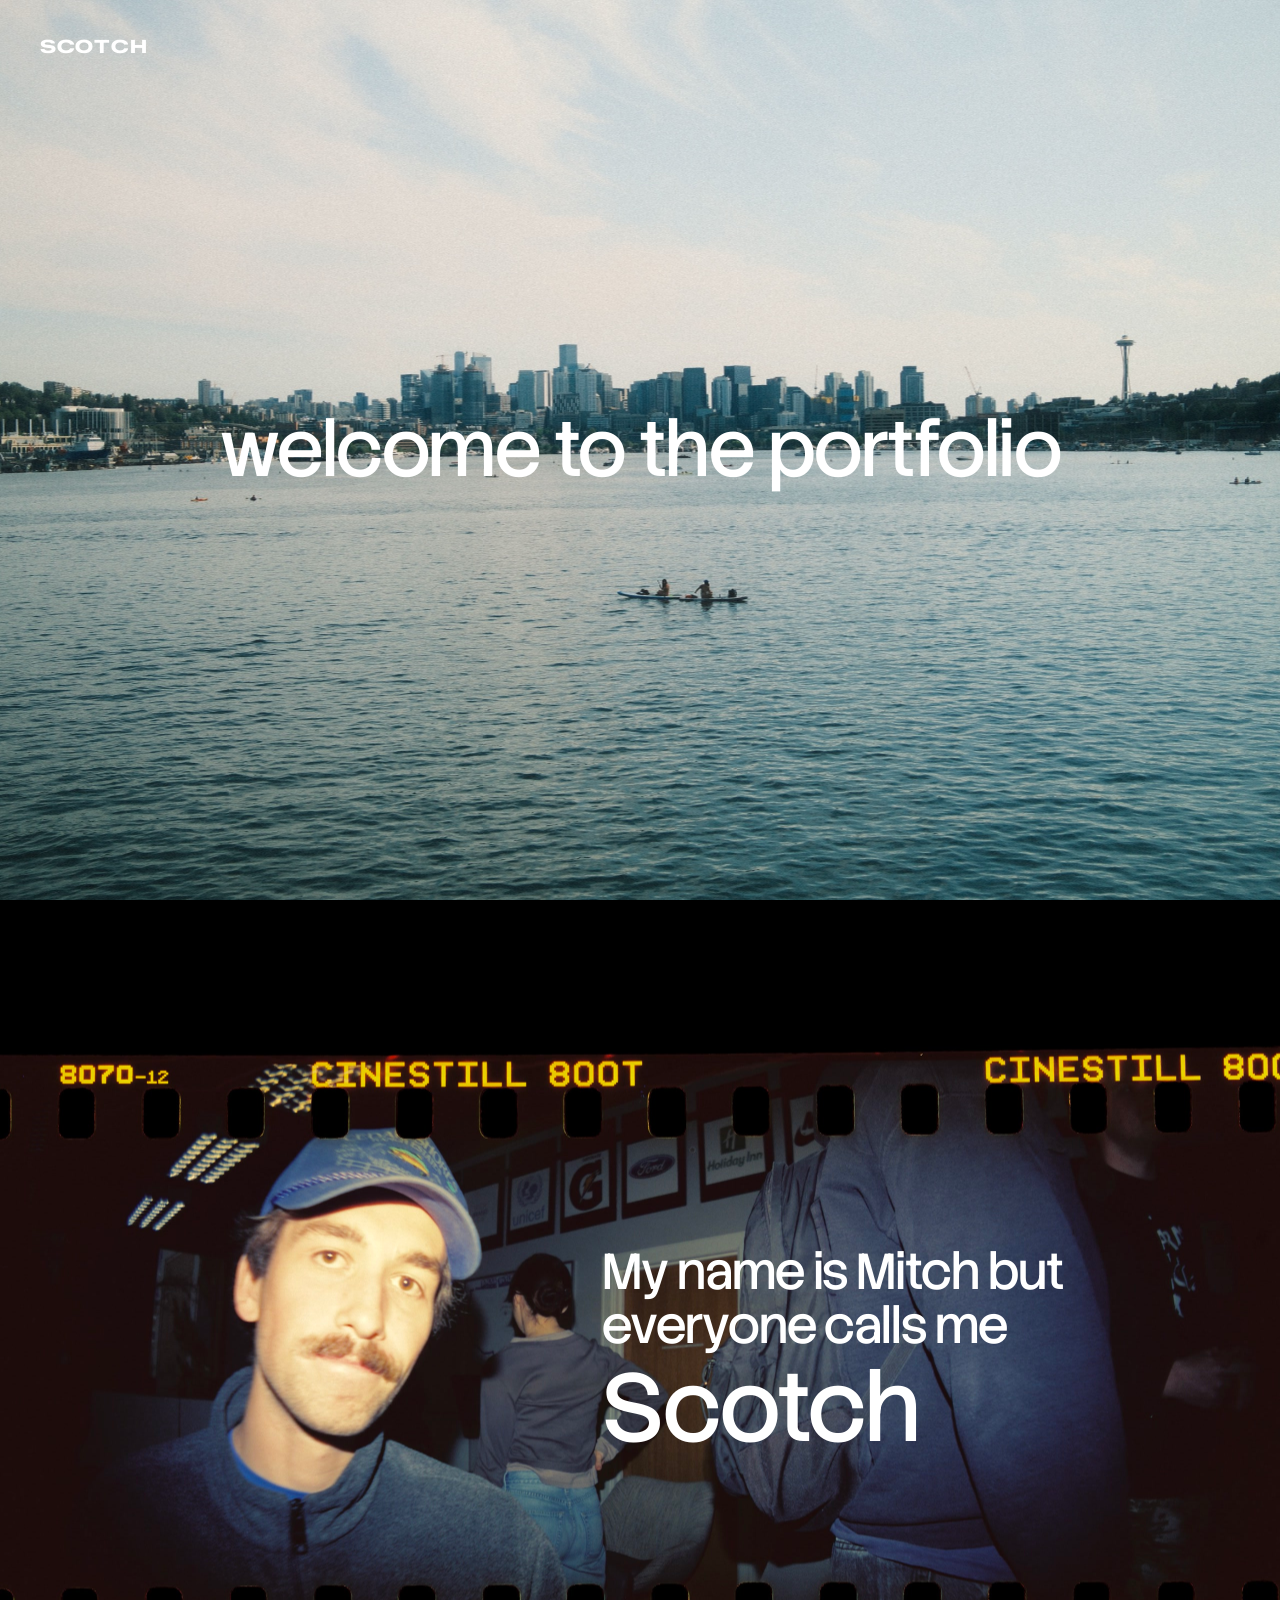
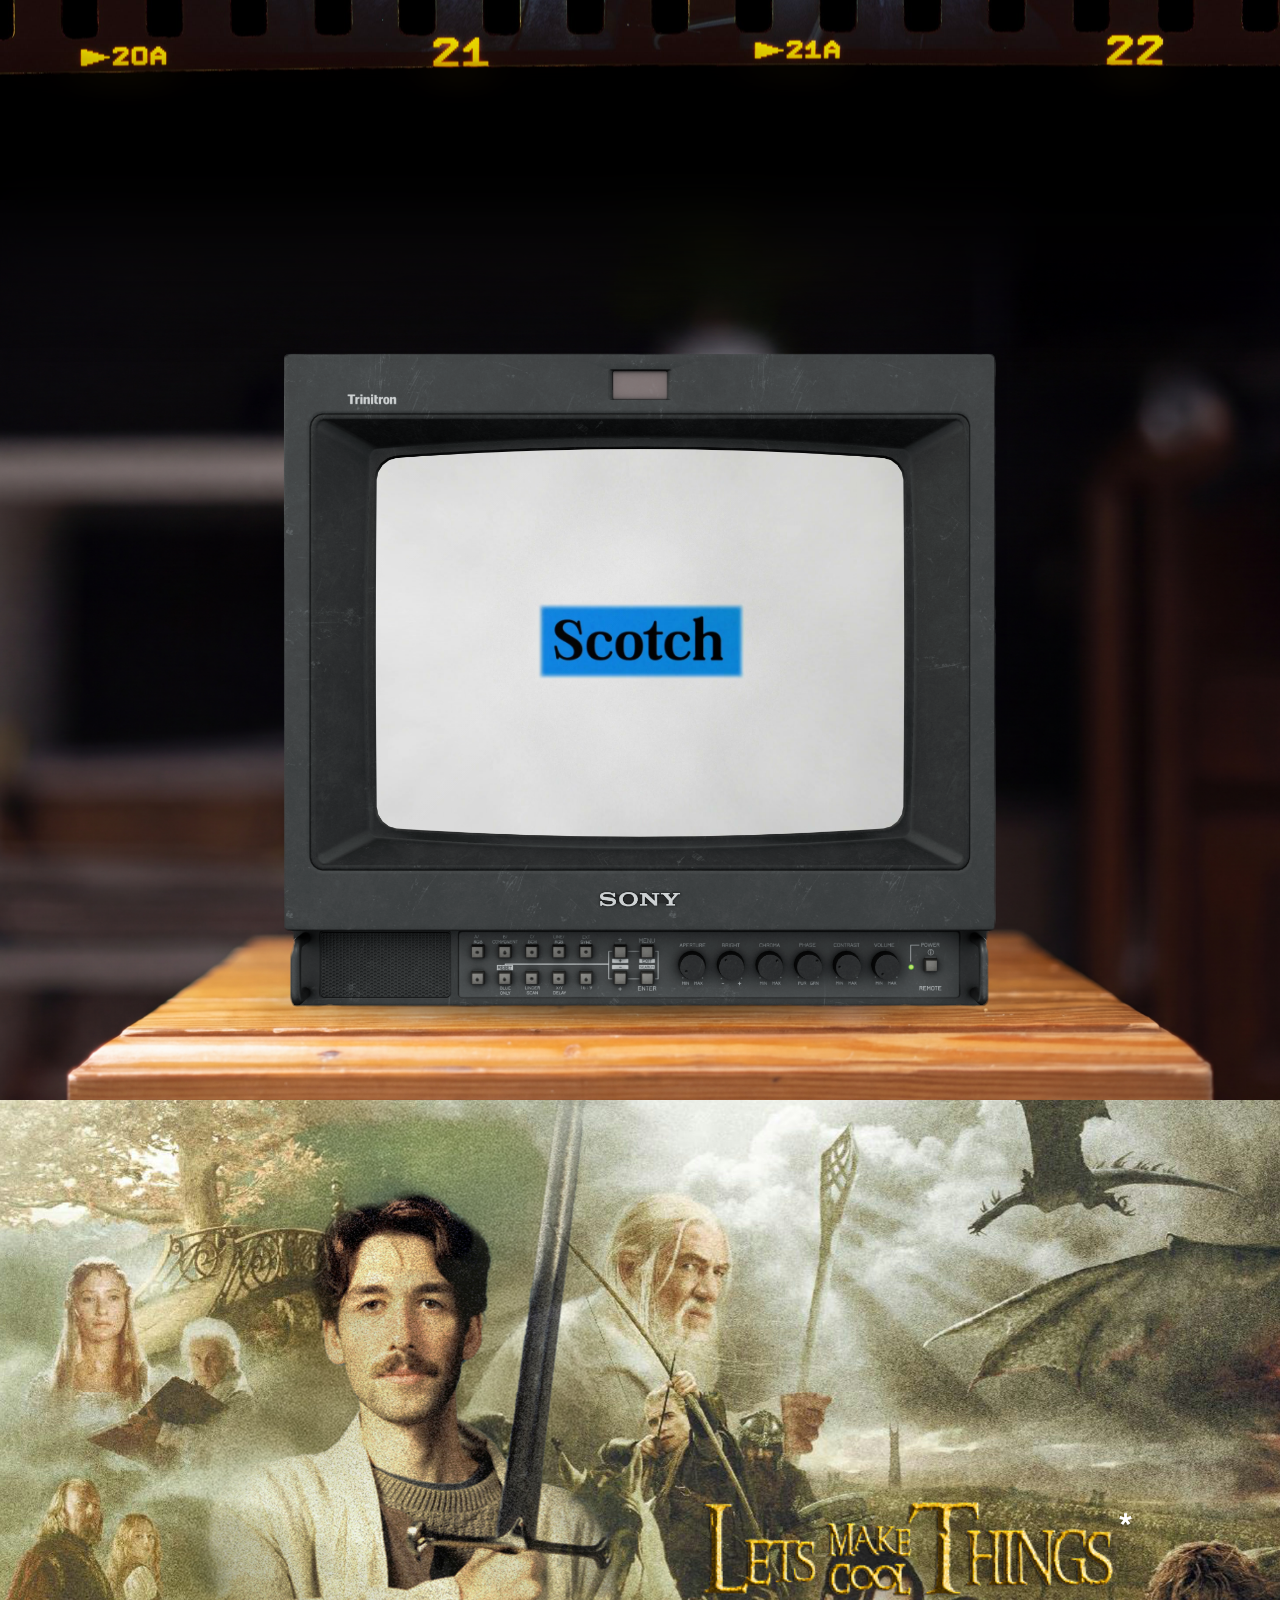
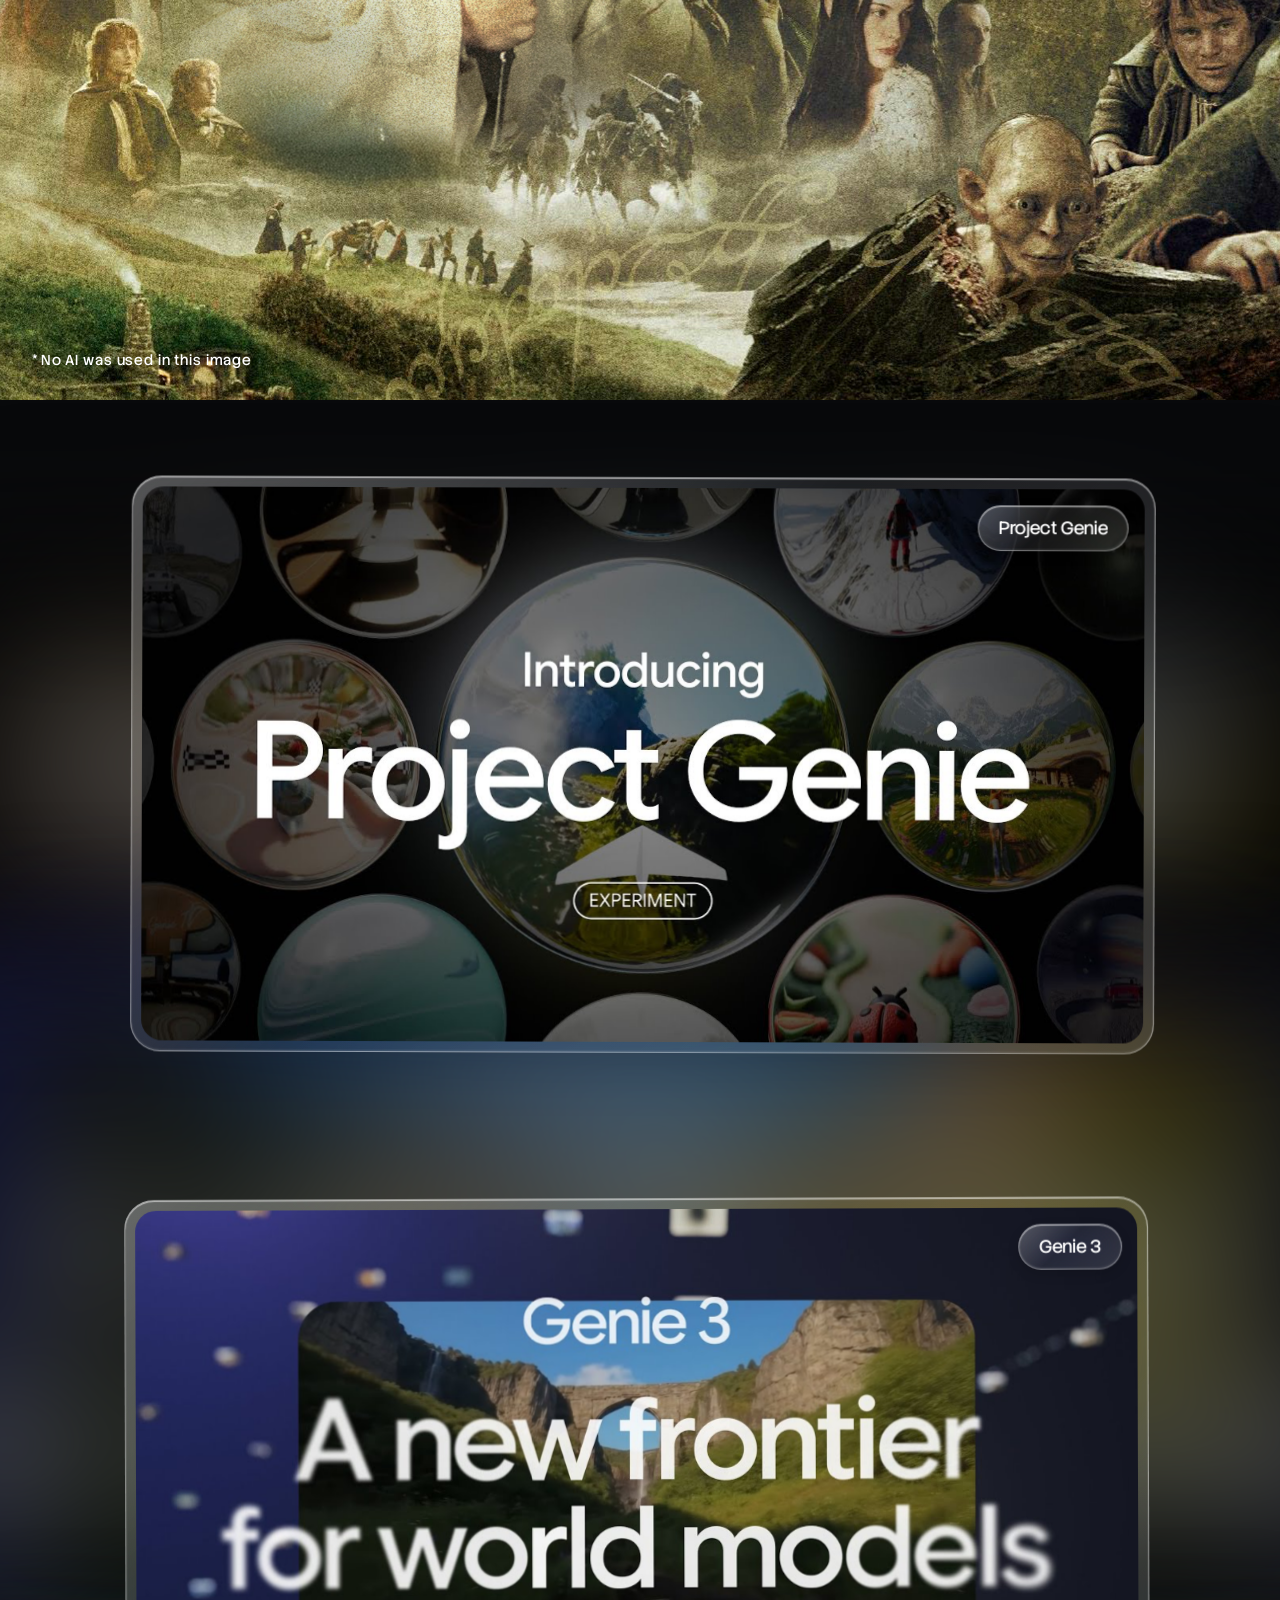
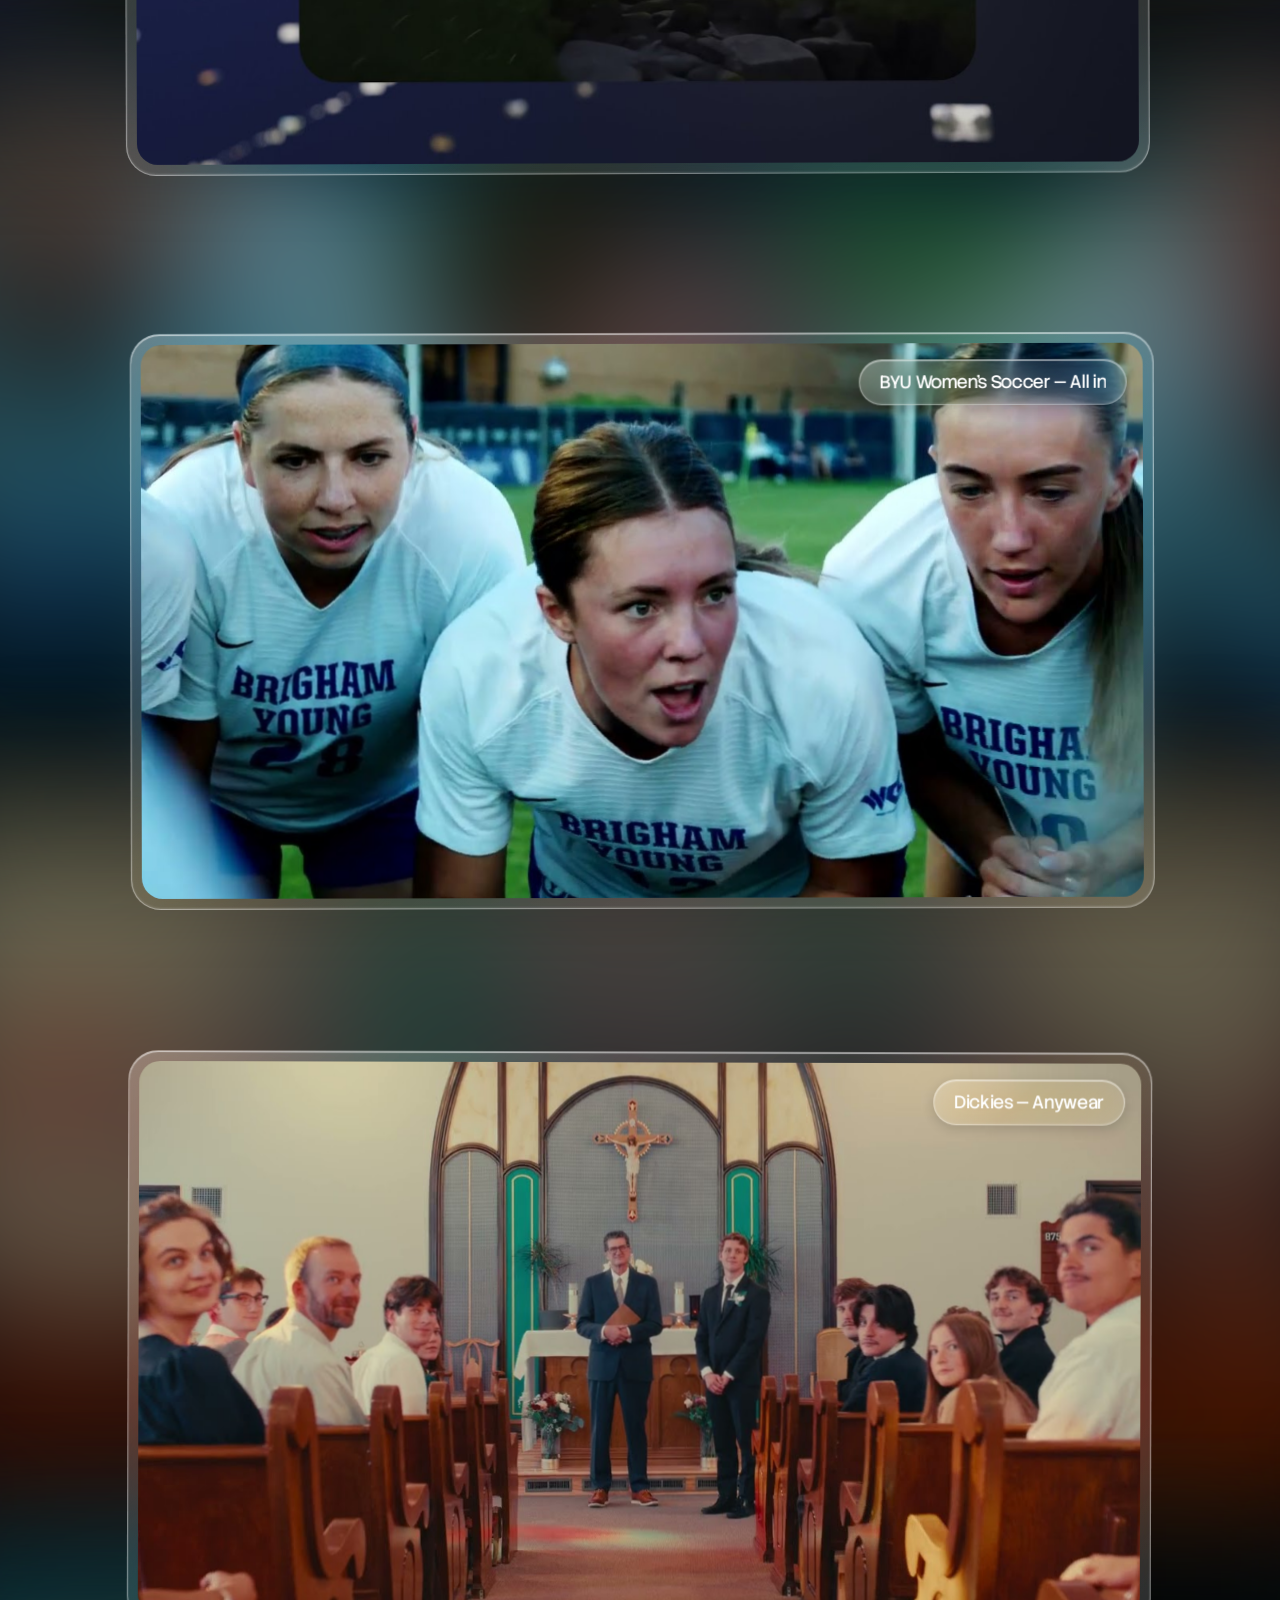
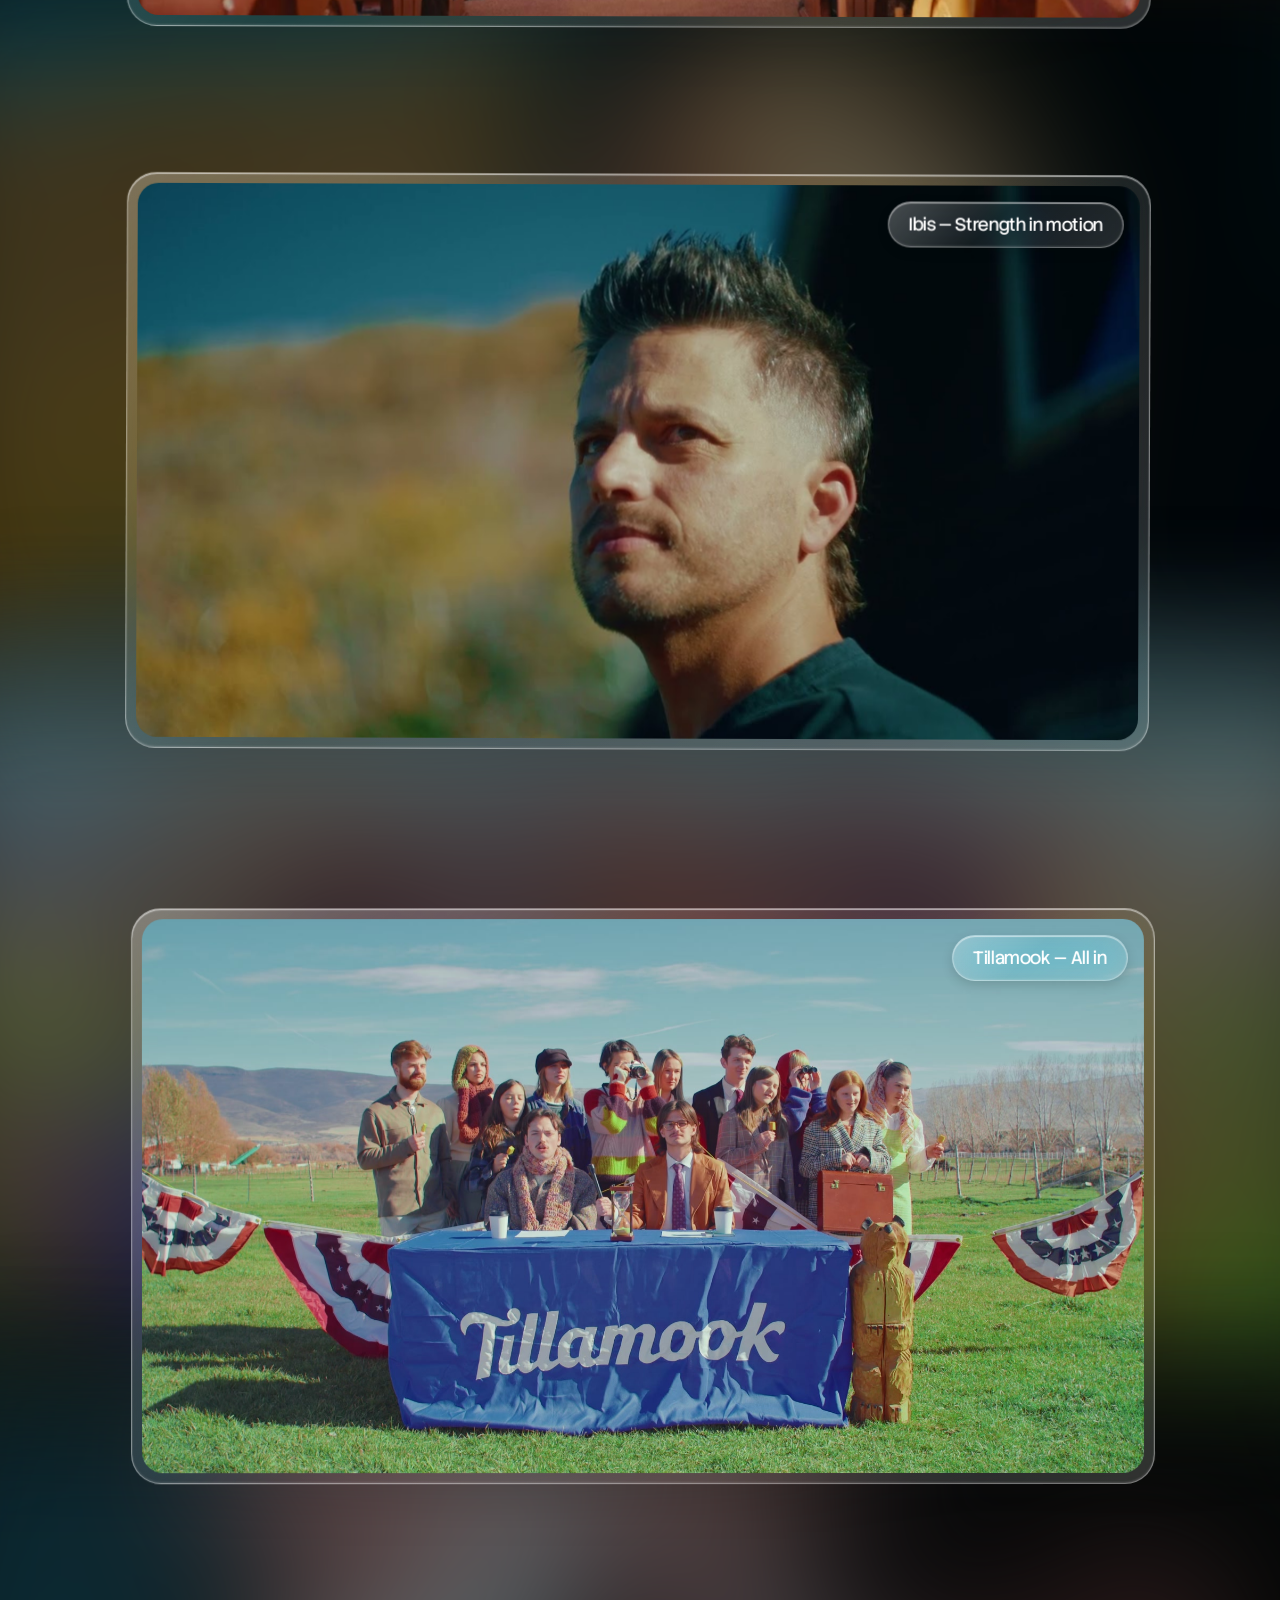
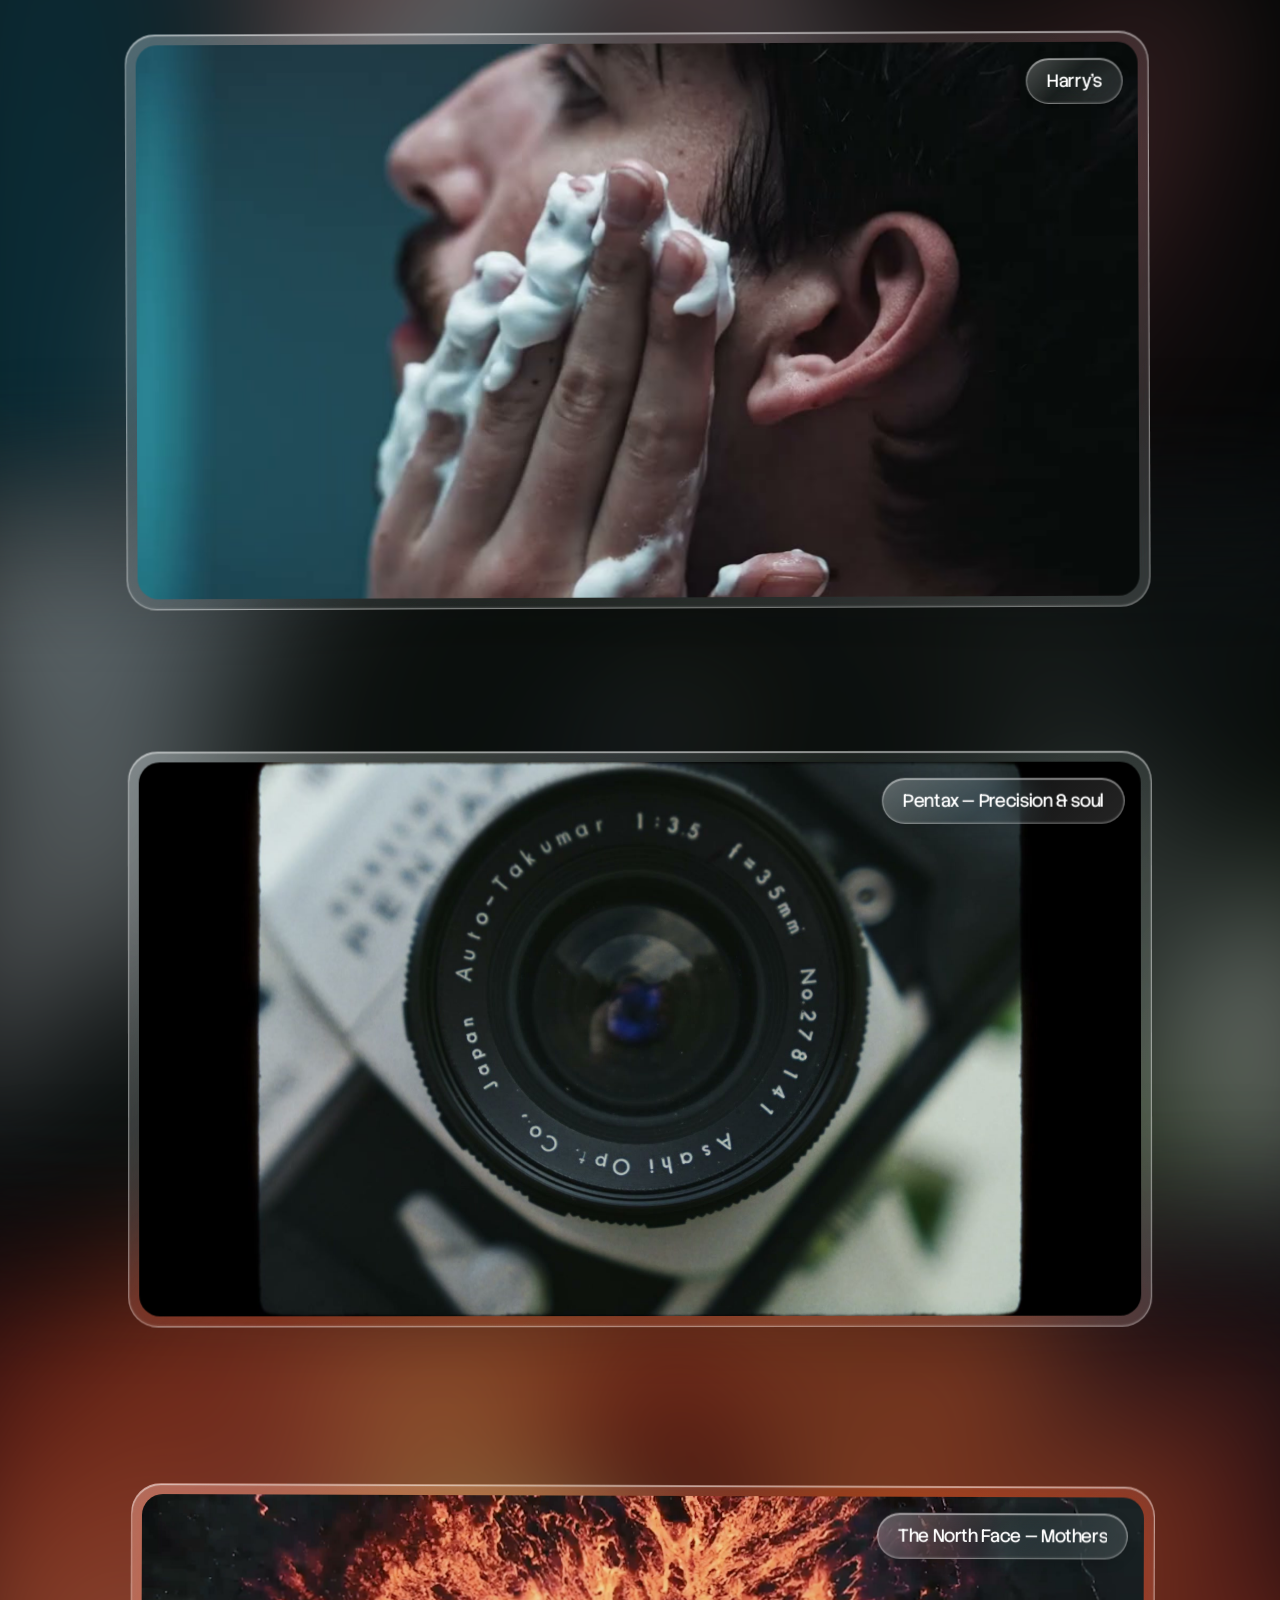
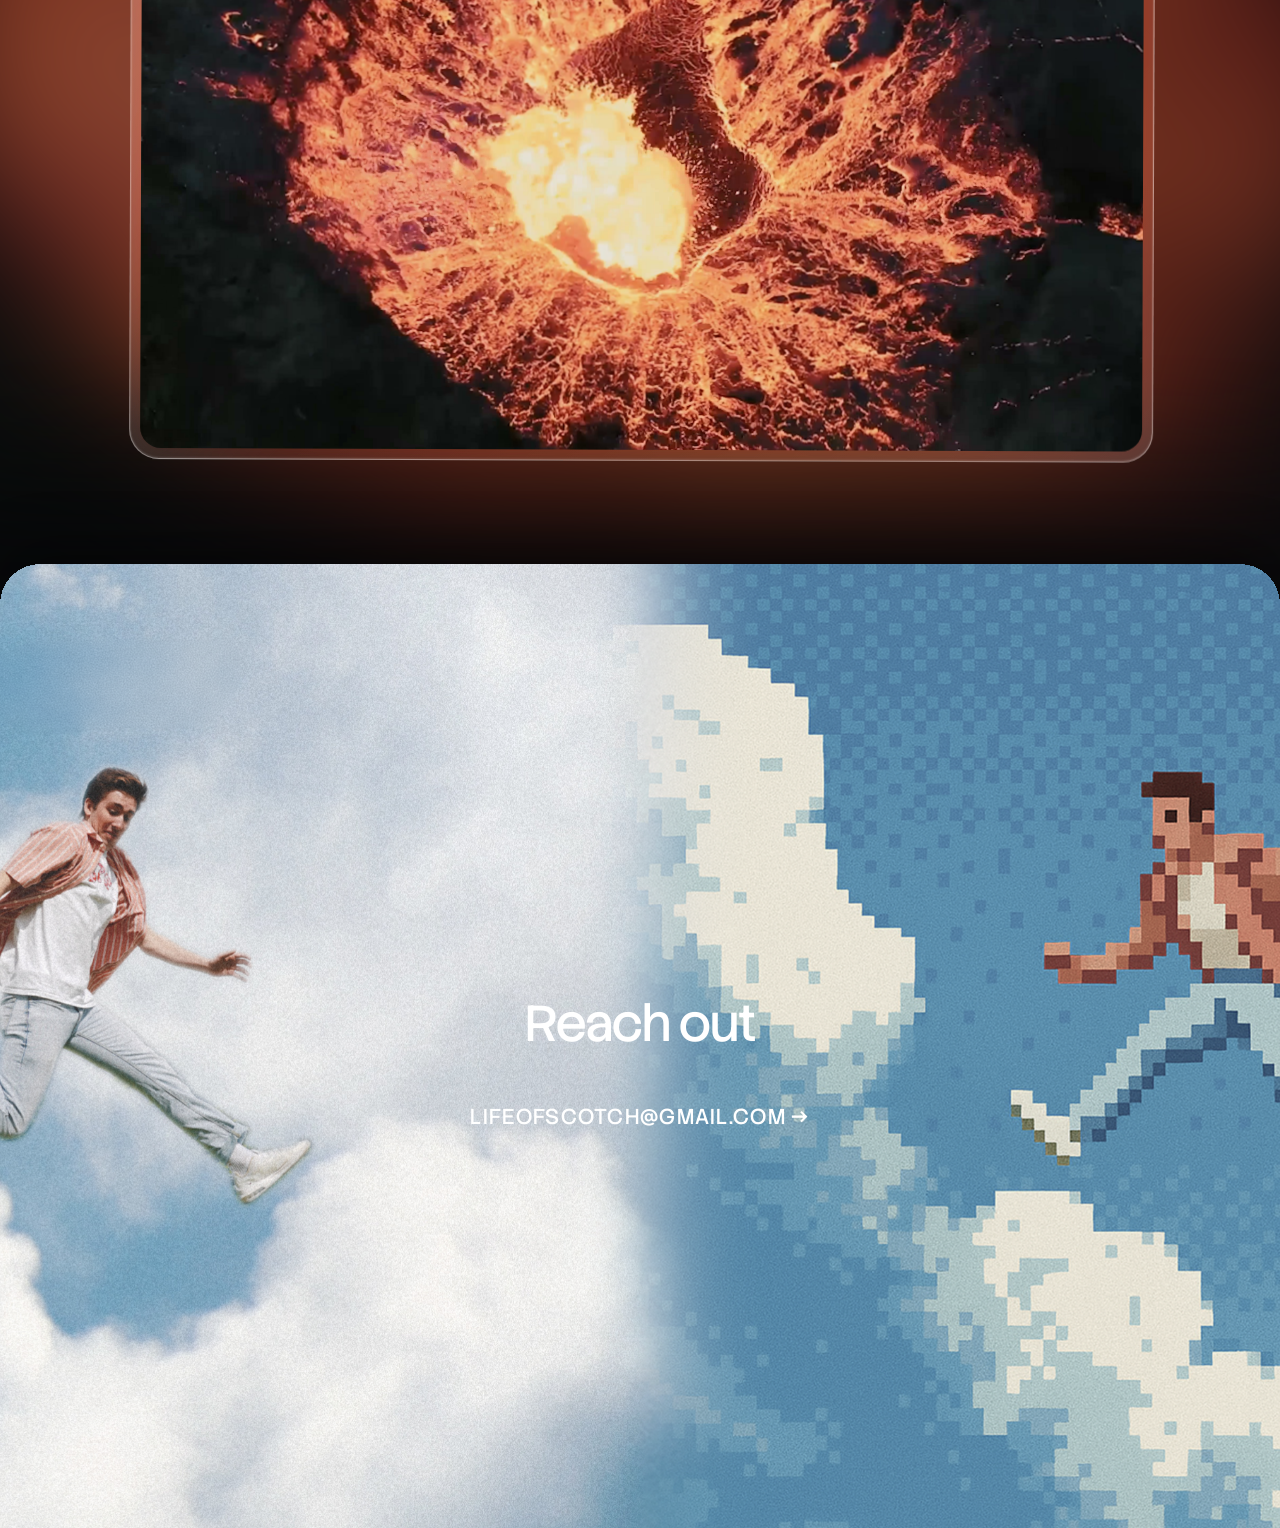
==== commit 37fe0162: "Reach out layer: taller than the screen so rounded corners hide at the very bottom" ====
--- a/index.html
+++ b/index.html
@@ -19,7 +19,7 @@
 
   <!-- Core Stylesheets -->
   <link rel="stylesheet" href="css/base.css?v=1794968257">
-  <link rel="stylesheet" href="css/layers.css?v=1794969568">
+  <link rel="stylesheet" href="css/layers.css?v=1794969714">
   <link rel="stylesheet" href="css/components.css?v=1794967333">
   <link rel="stylesheet" href="css/contact.css?v=1794969099">
 </head>
--- a/css/layers.css
+++ b/css/layers.css
@@ -822,6 +822,12 @@
   border-radius: var(--sheet-radius) var(--sheet-radius) 0 0;
   overflow: hidden;
   box-shadow: 0 -18px 50px rgba(0, 0, 0, 0.35);
+  /* a bit taller than the screen: scrolled all the way down, the rounded corners
+     sit just above the top edge, so the layer fills the whole view. The extra is
+     added as top padding so "Reach out" stays centred in what you see. */
+  --sheet-extra: calc(var(--sheet-radius) + 24px);
+  min-height: calc(100lvh + var(--sheet-extra));
+  padding-top: var(--sheet-extra);
 }
 @media (max-width: 760px) {
   #layer-5 { --sheet-radius: 26px; --sheet-overlap: 28px; }
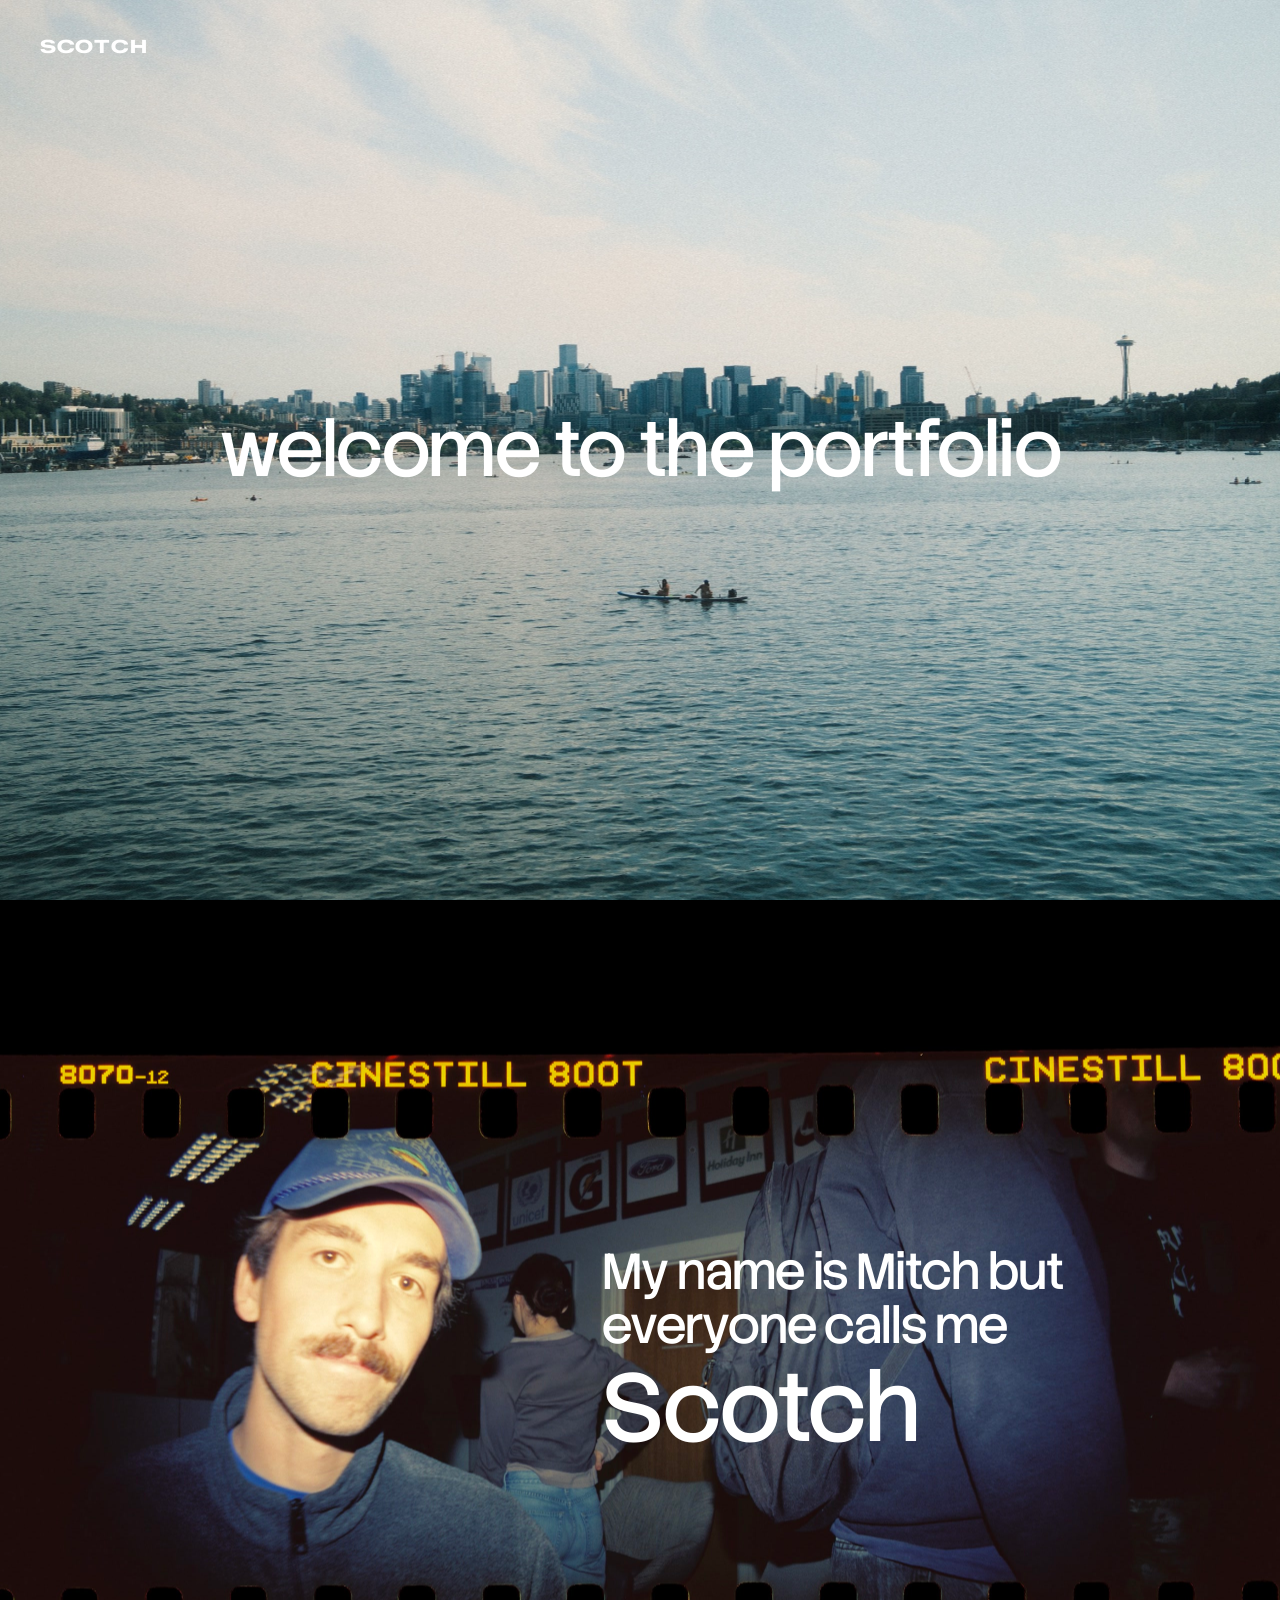
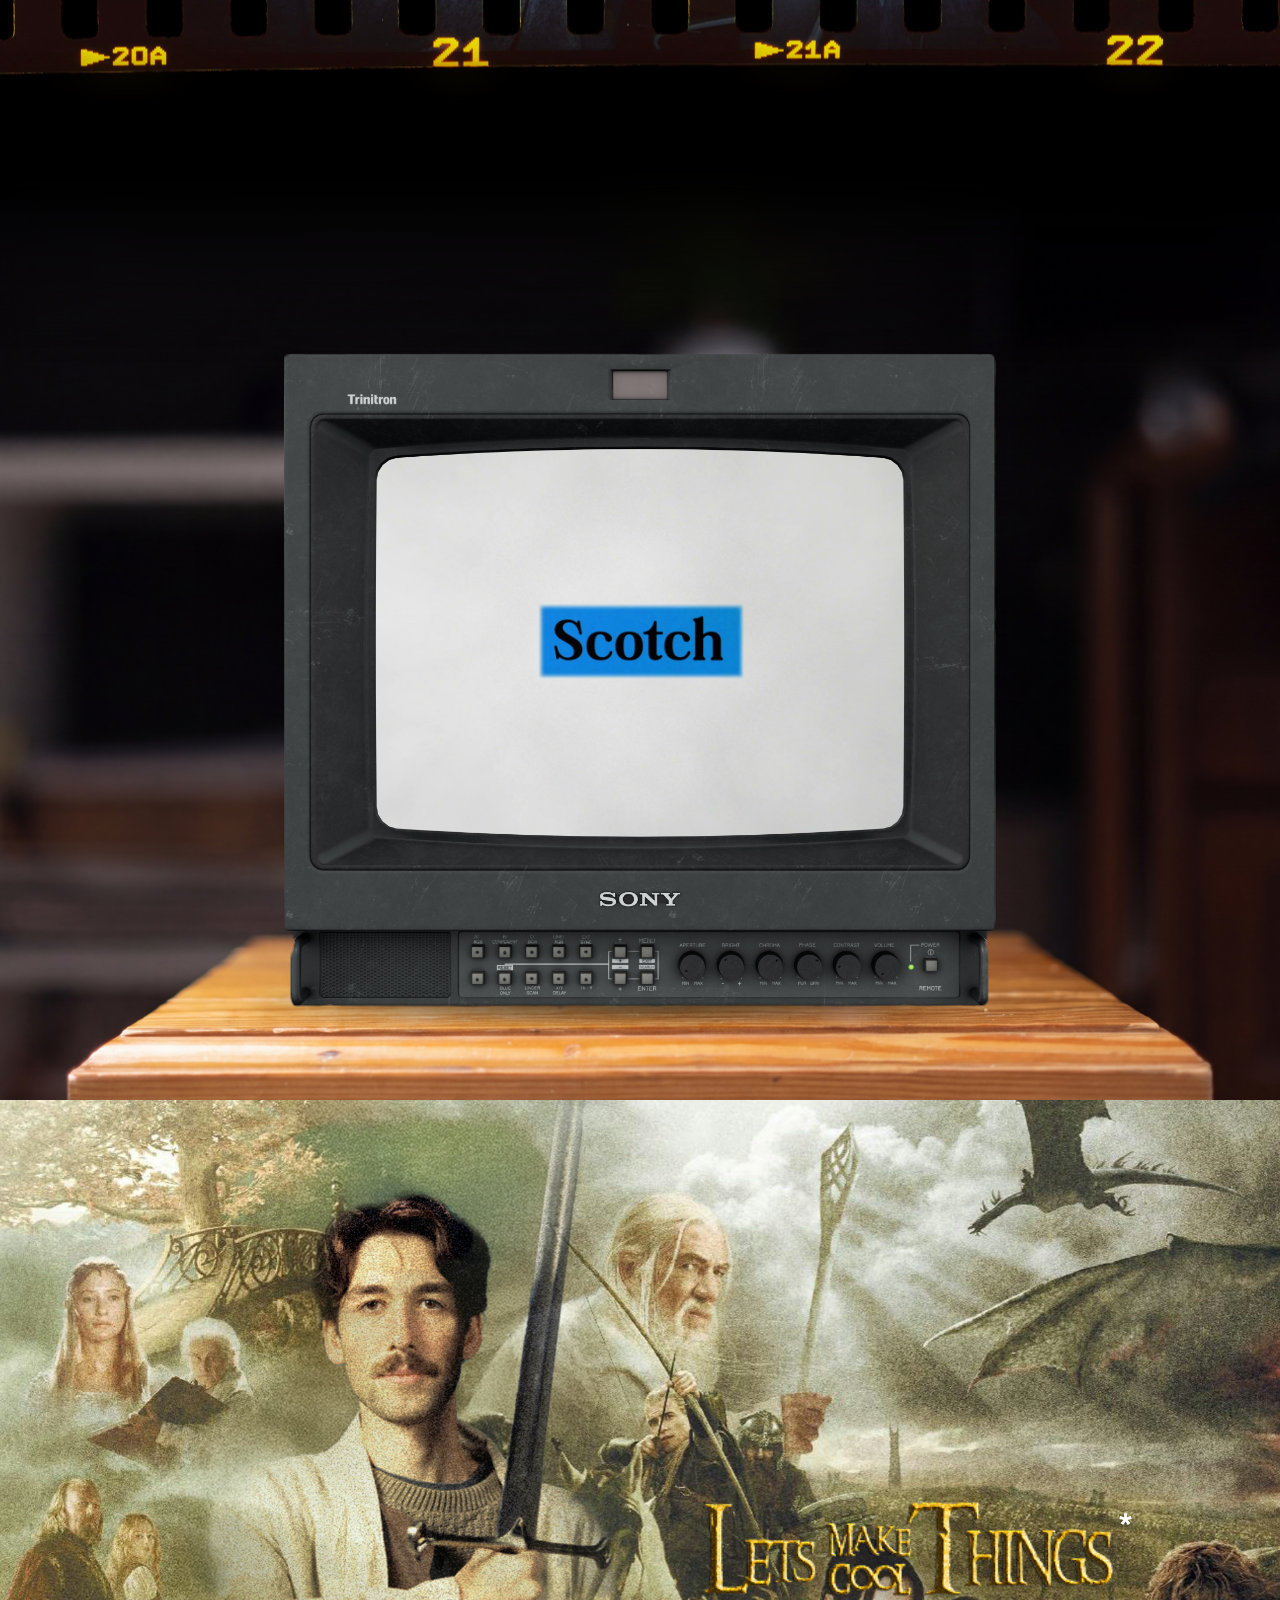
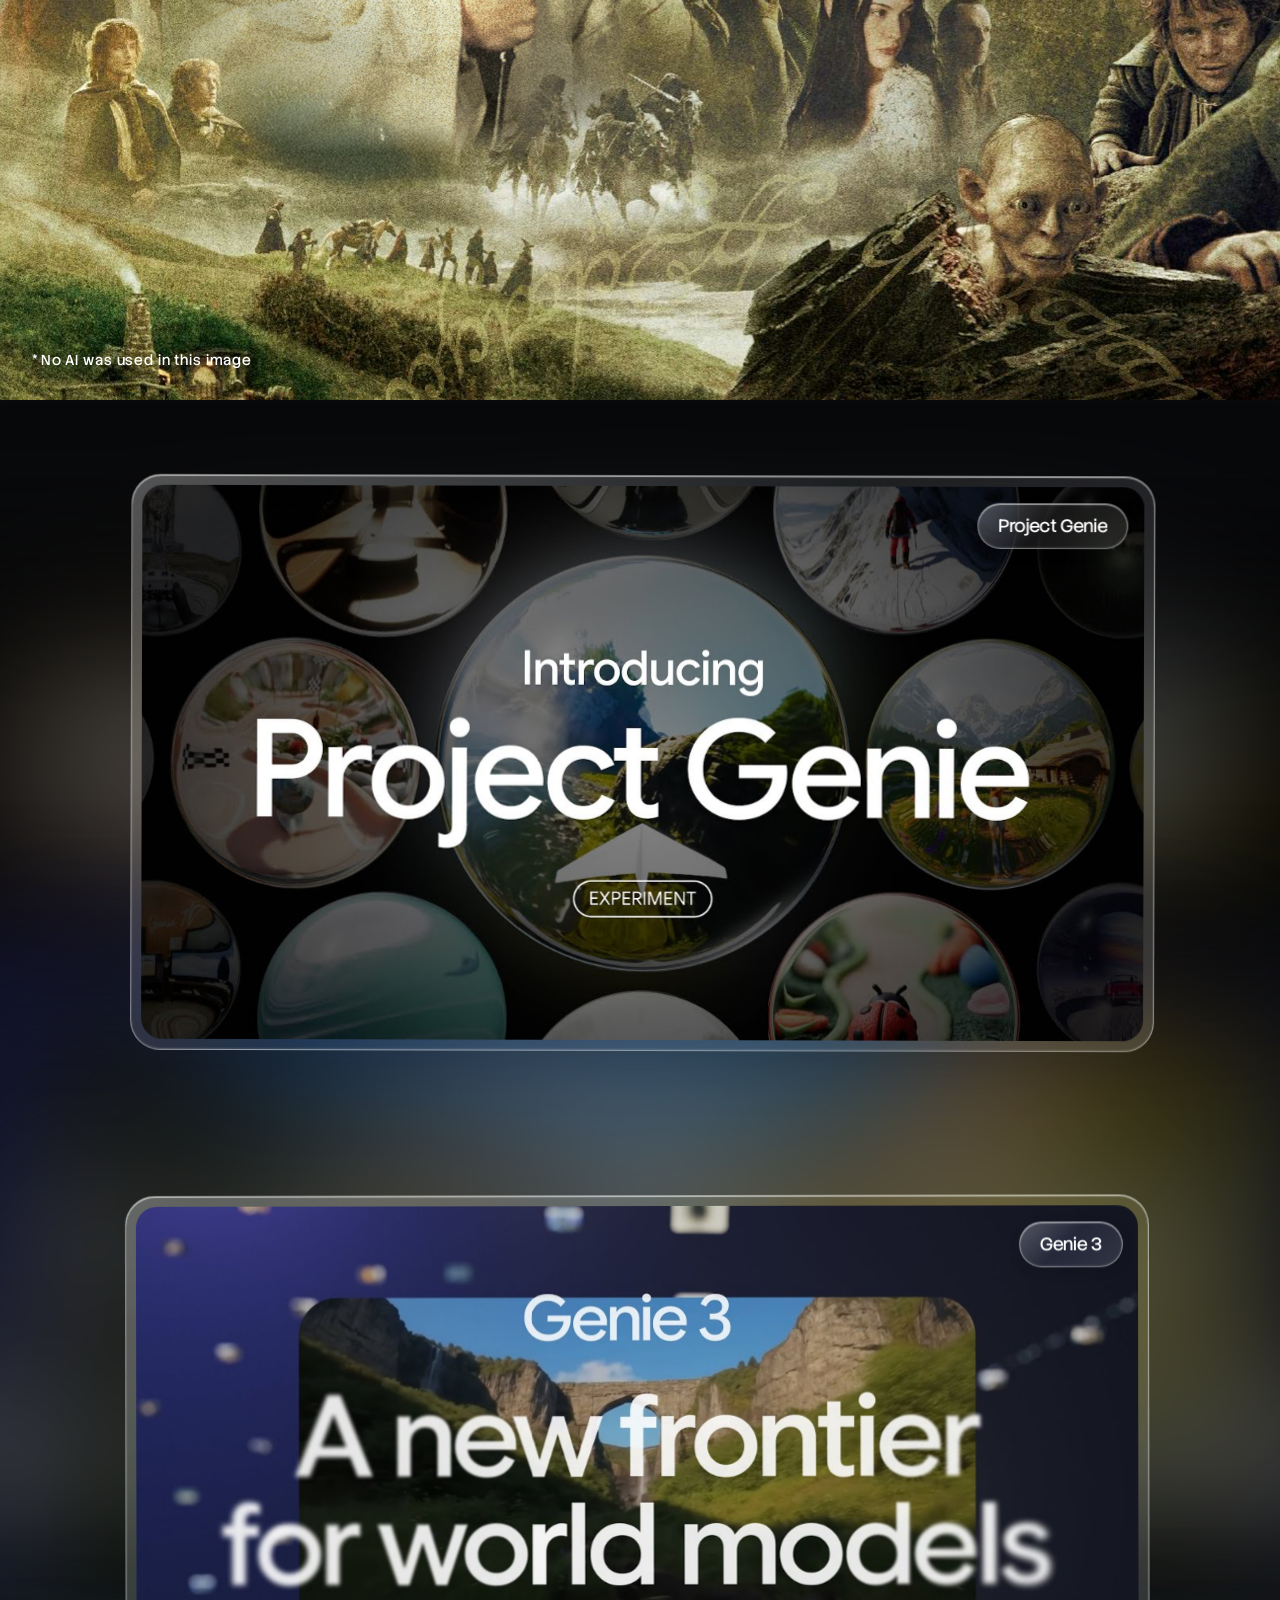
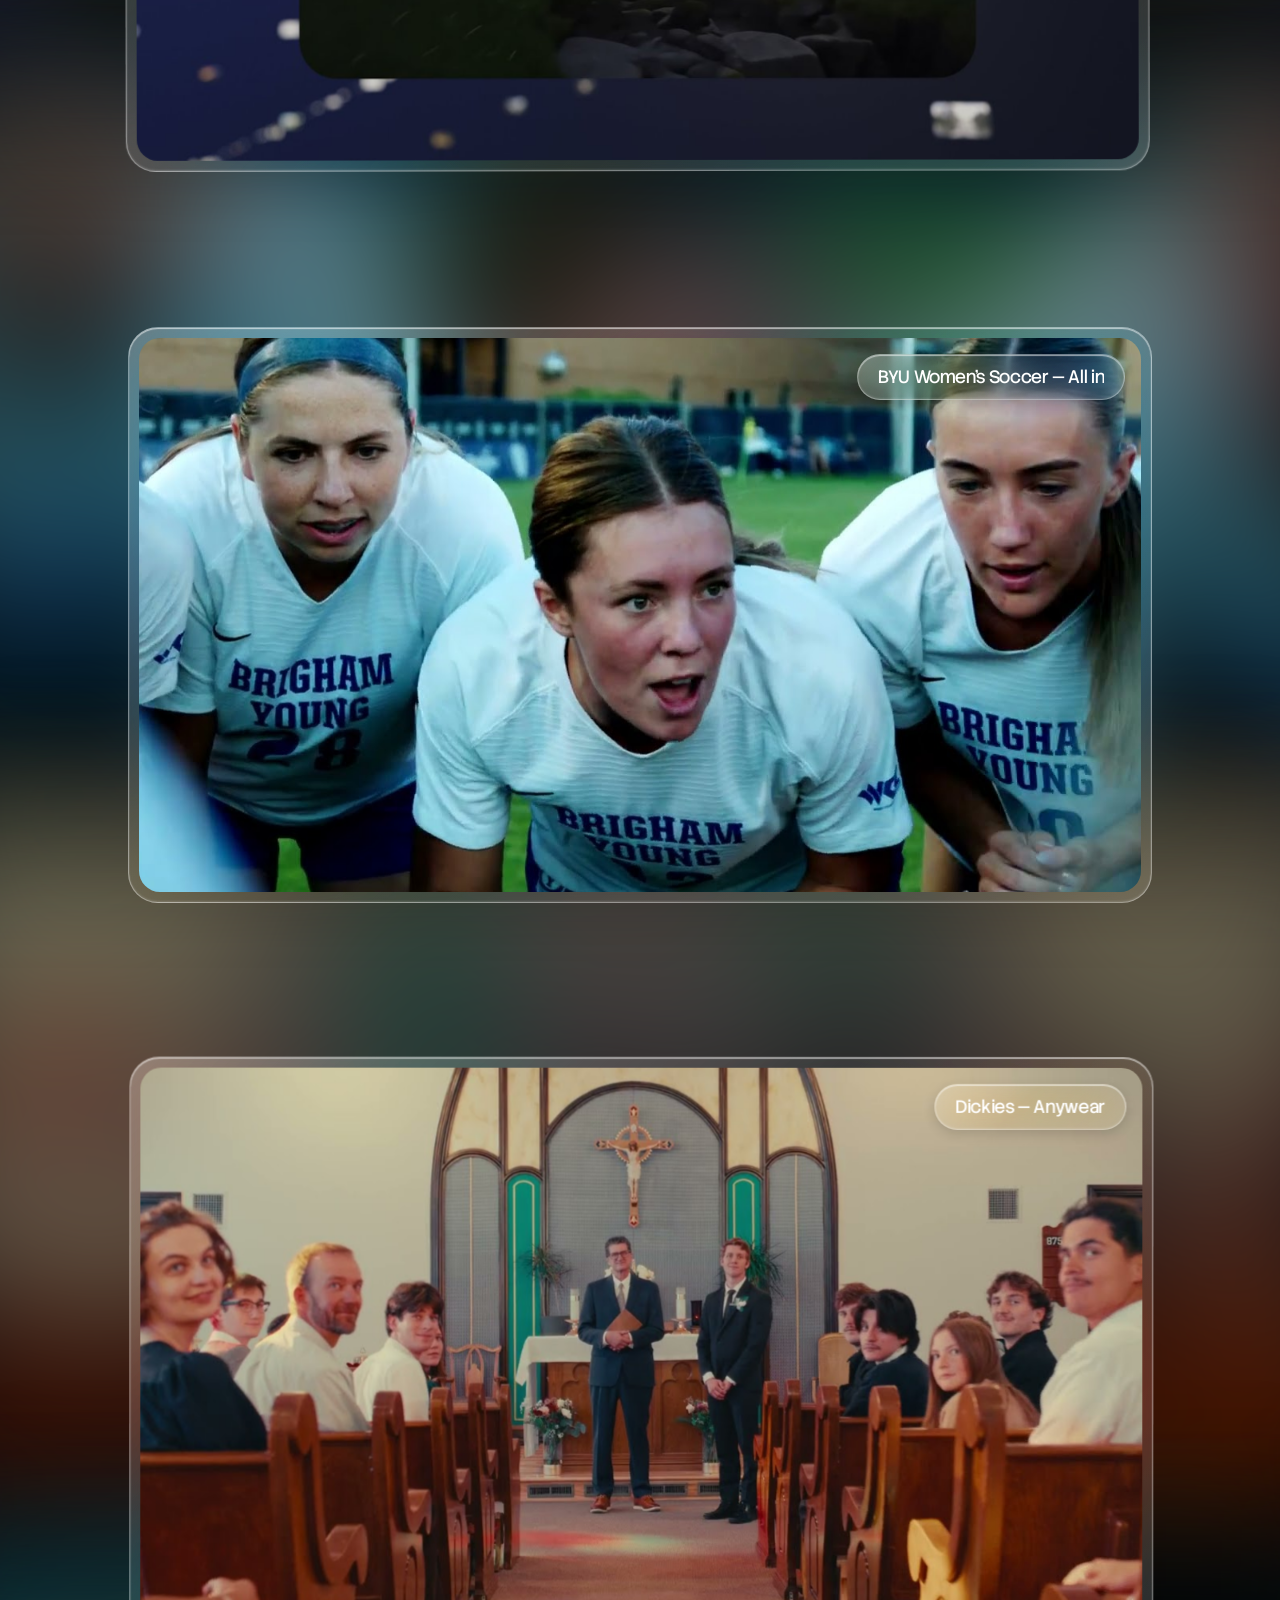
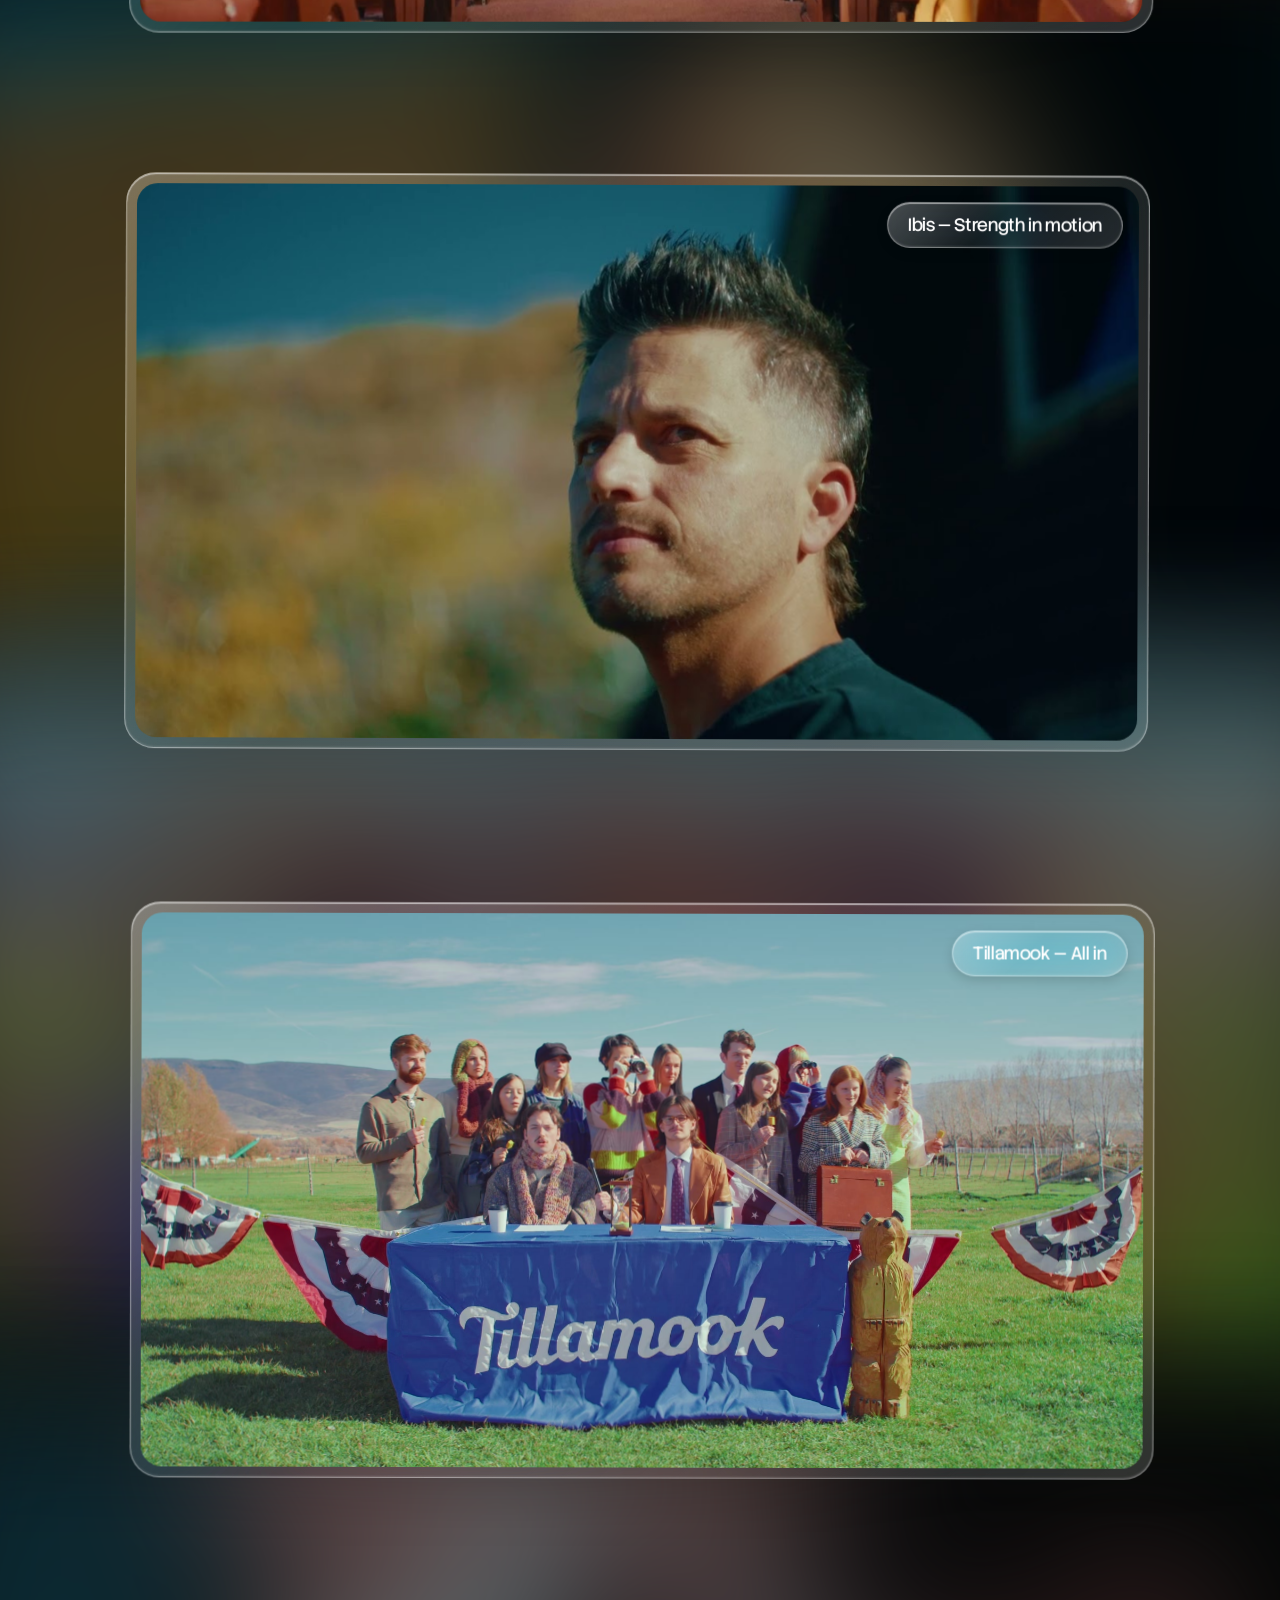
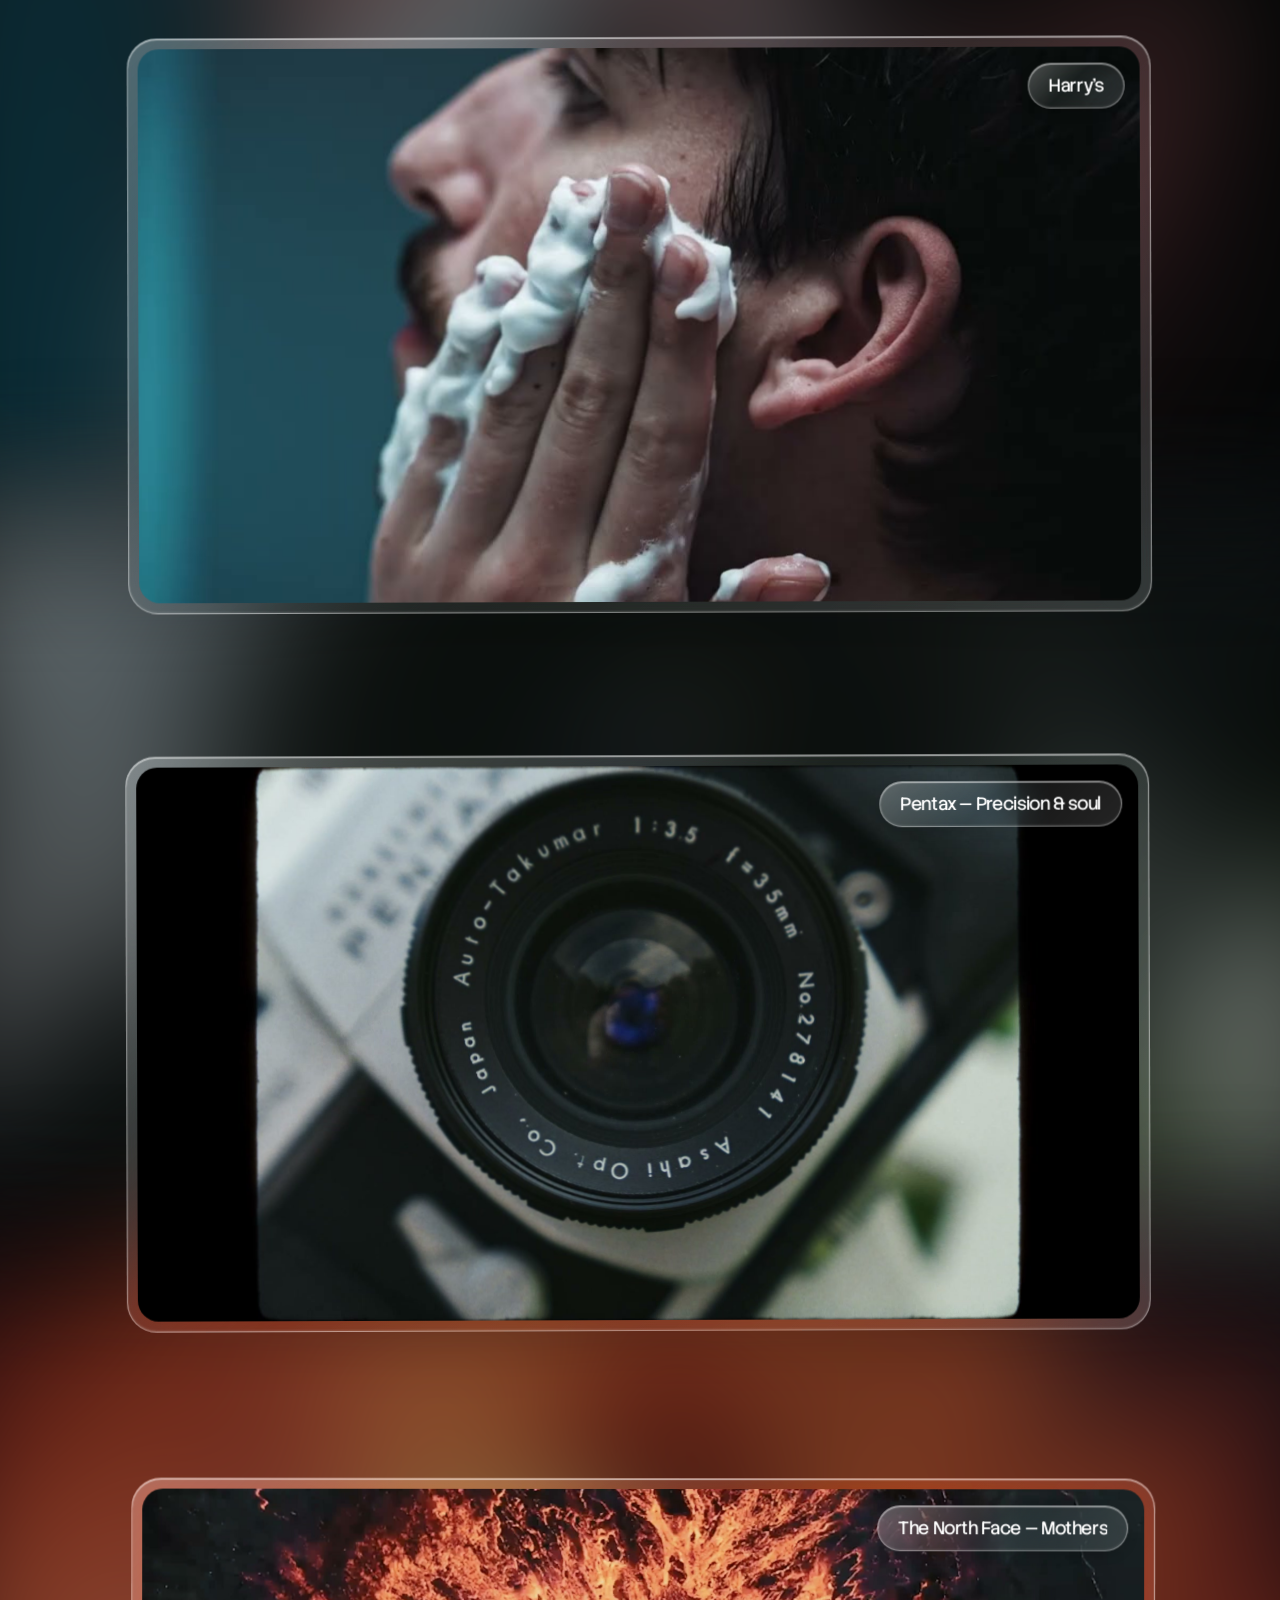
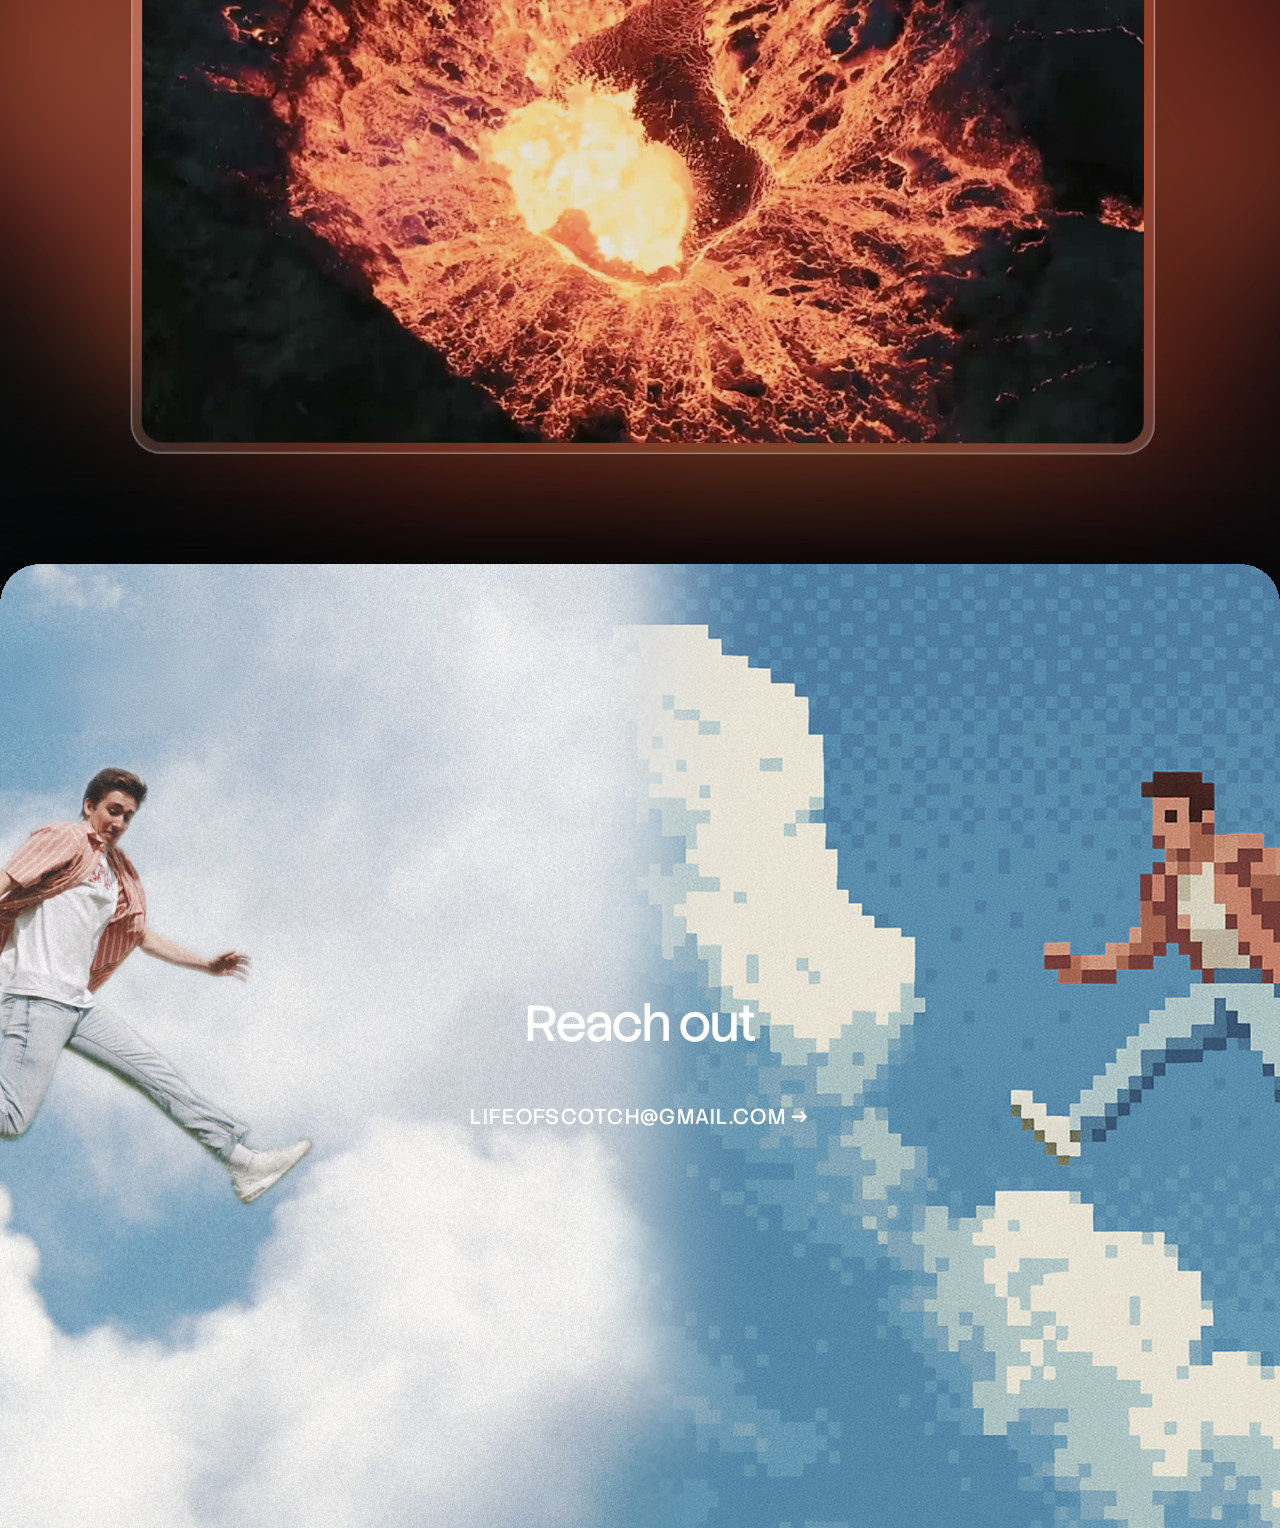
==== commit 41a28502: "Work cards: tighter cursor highlight" ====
--- a/index.html
+++ b/index.html
@@ -19,7 +19,7 @@
 
   <!-- Core Stylesheets -->
   <link rel="stylesheet" href="css/base.css?v=1794968257">
-  <link rel="stylesheet" href="css/layers.css?v=1794969714">
+  <link rel="stylesheet" href="css/layers.css?v=1794970172">
   <link rel="stylesheet" href="css/components.css?v=1794967333">
   <link rel="stylesheet" href="css/contact.css?v=1794969099">
 </head>
--- a/css/layers.css
+++ b/css/layers.css
@@ -598,7 +598,7 @@
   position: absolute;
   inset: 0;
   border-radius: inherit;
-  background: radial-gradient(circle at var(--gx, 50%) var(--gy, 0%), rgba(255, 255, 255, 0.13) 0%, rgba(255, 255, 255, 0) 45%);
+  background: radial-gradient(circle at var(--gx, 50%) var(--gy, 0%), rgba(255, 255, 255, 0.13) 0%, rgba(255, 255, 255, 0) 32%);
   opacity: 0;
   transition: opacity 0.4s ease;
   pointer-events: none;
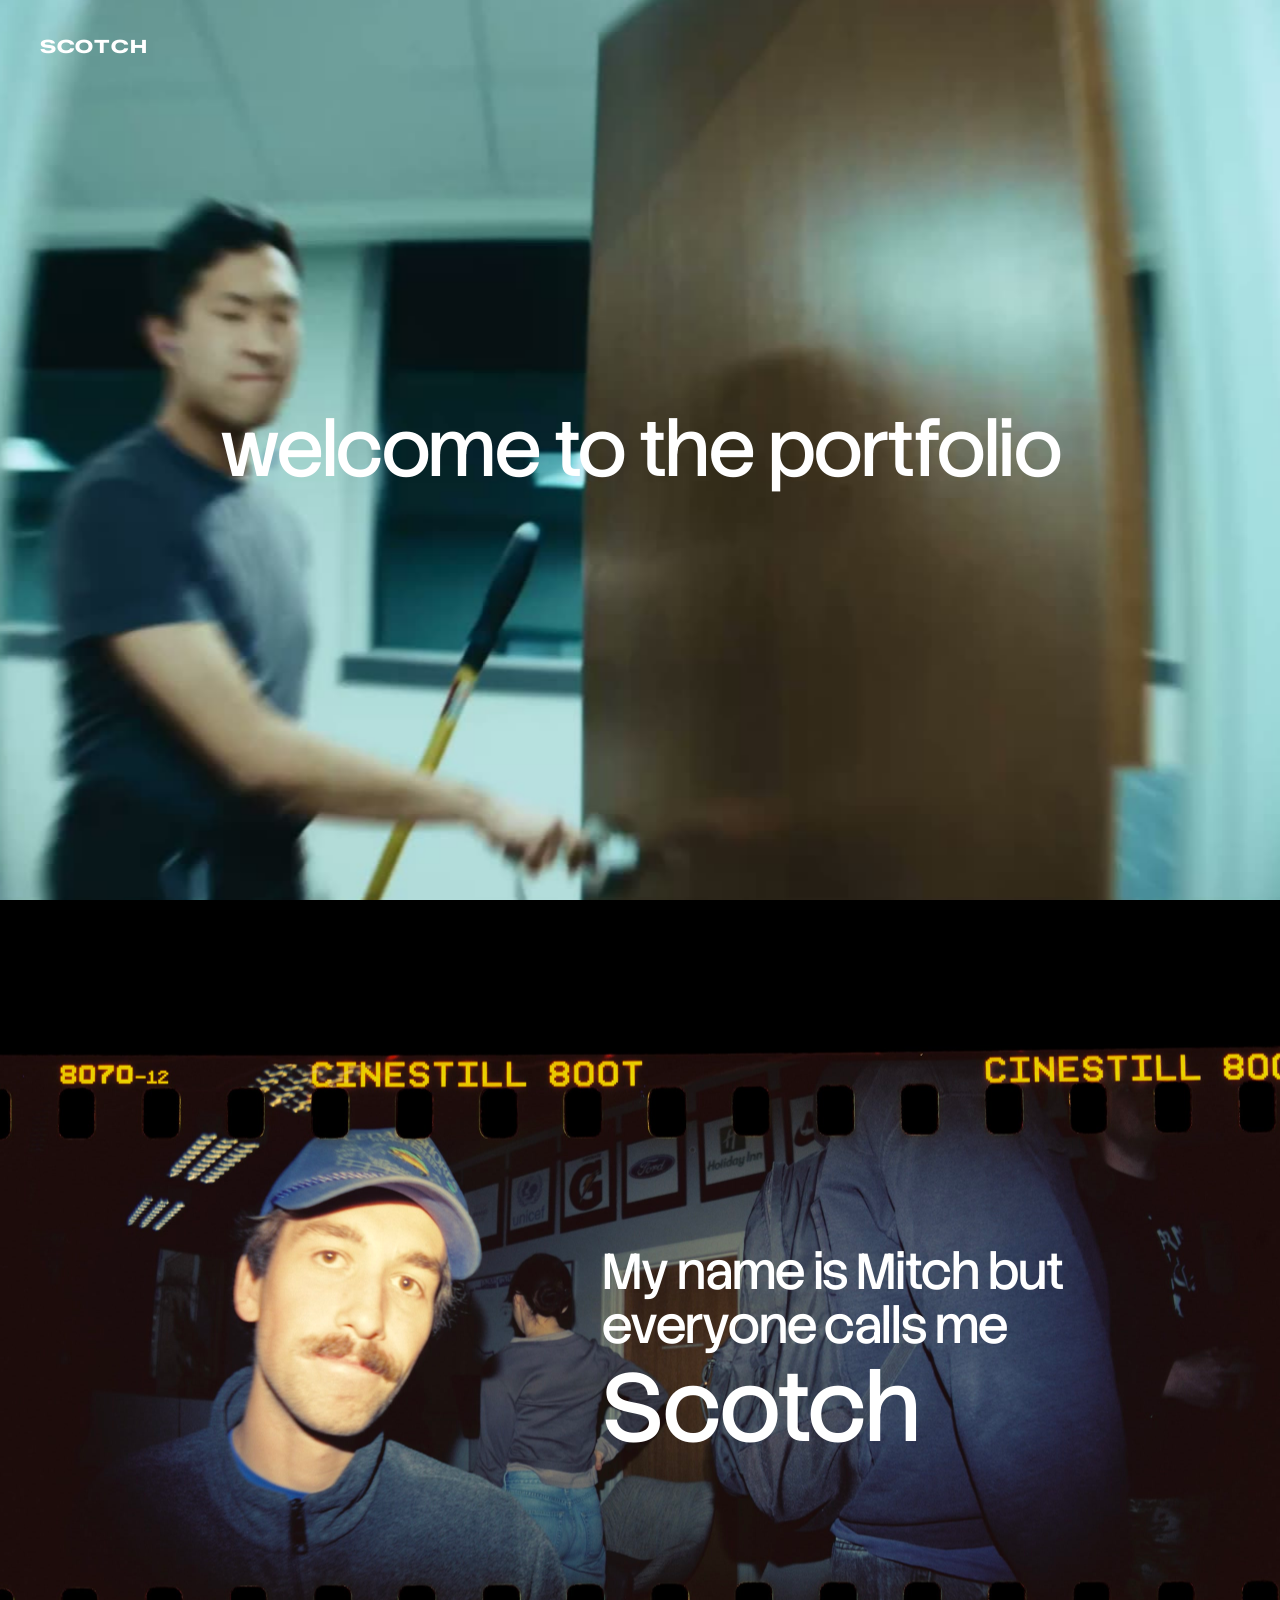
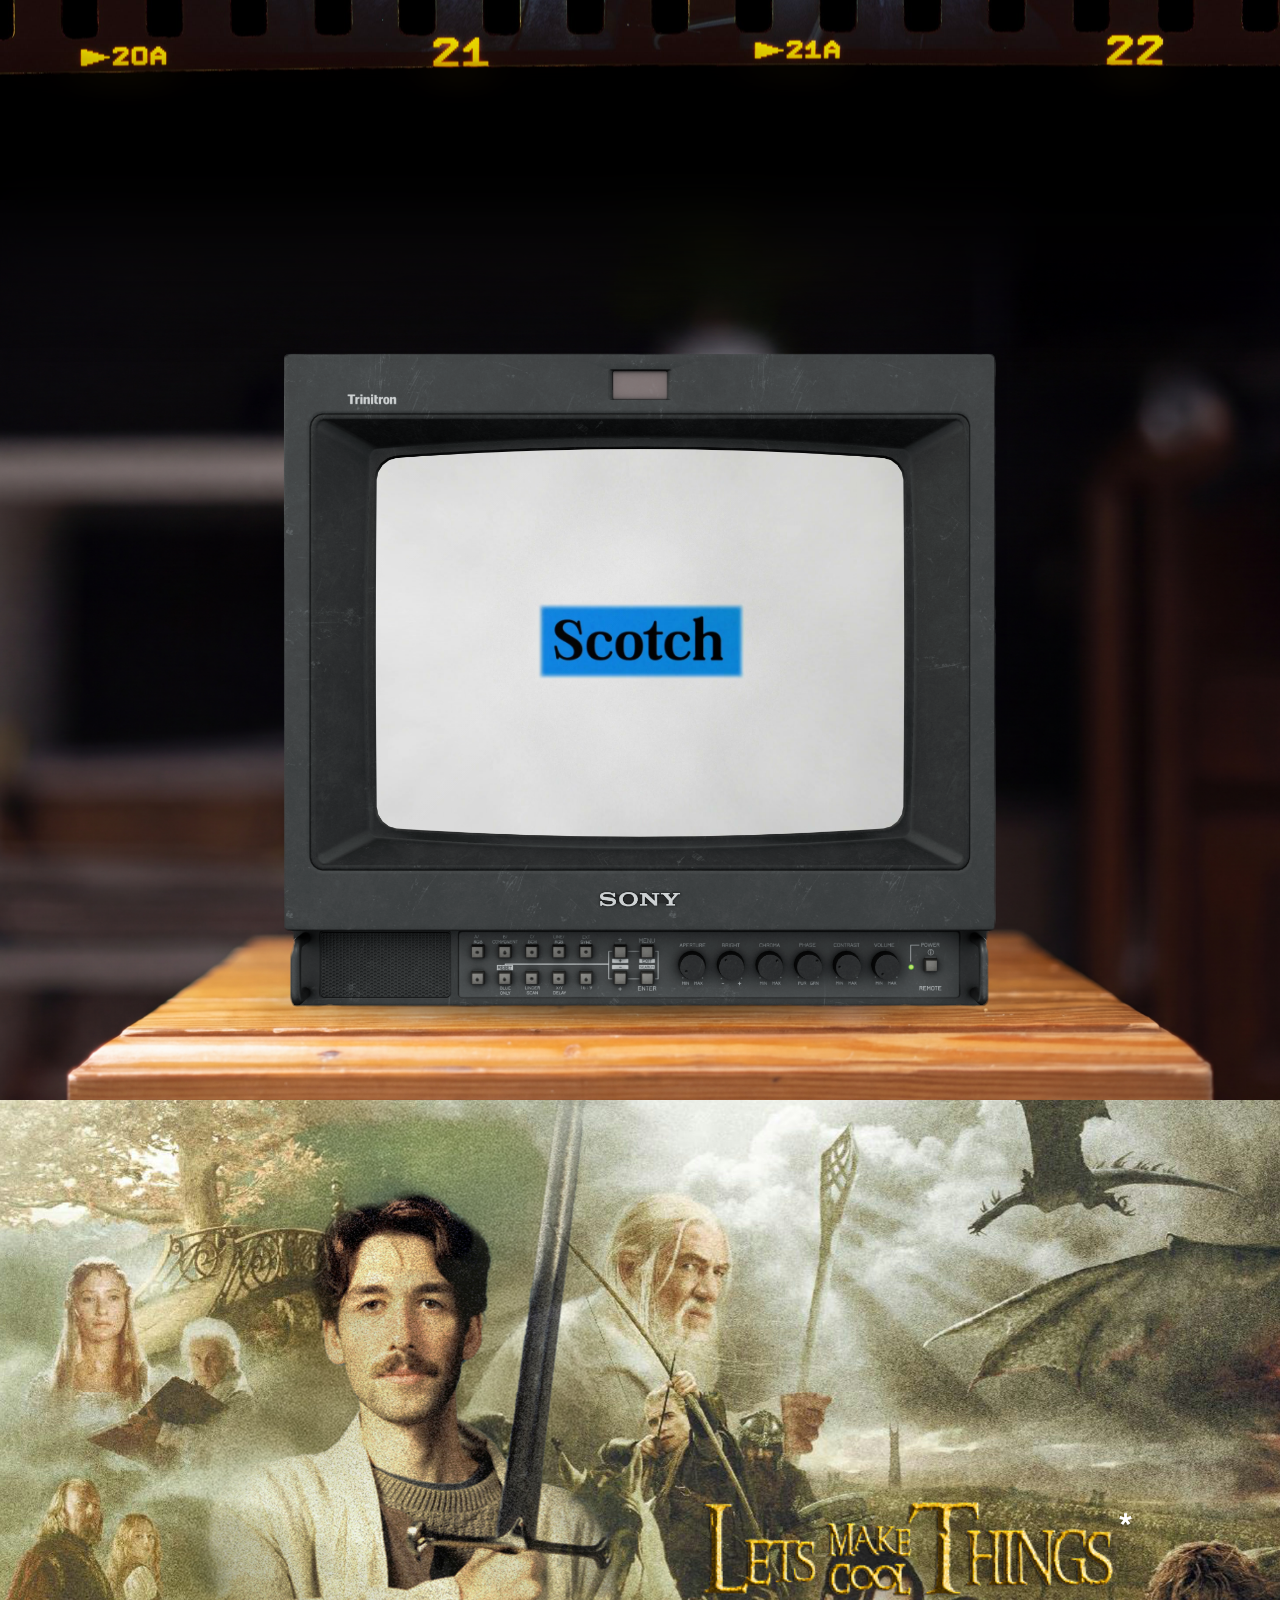
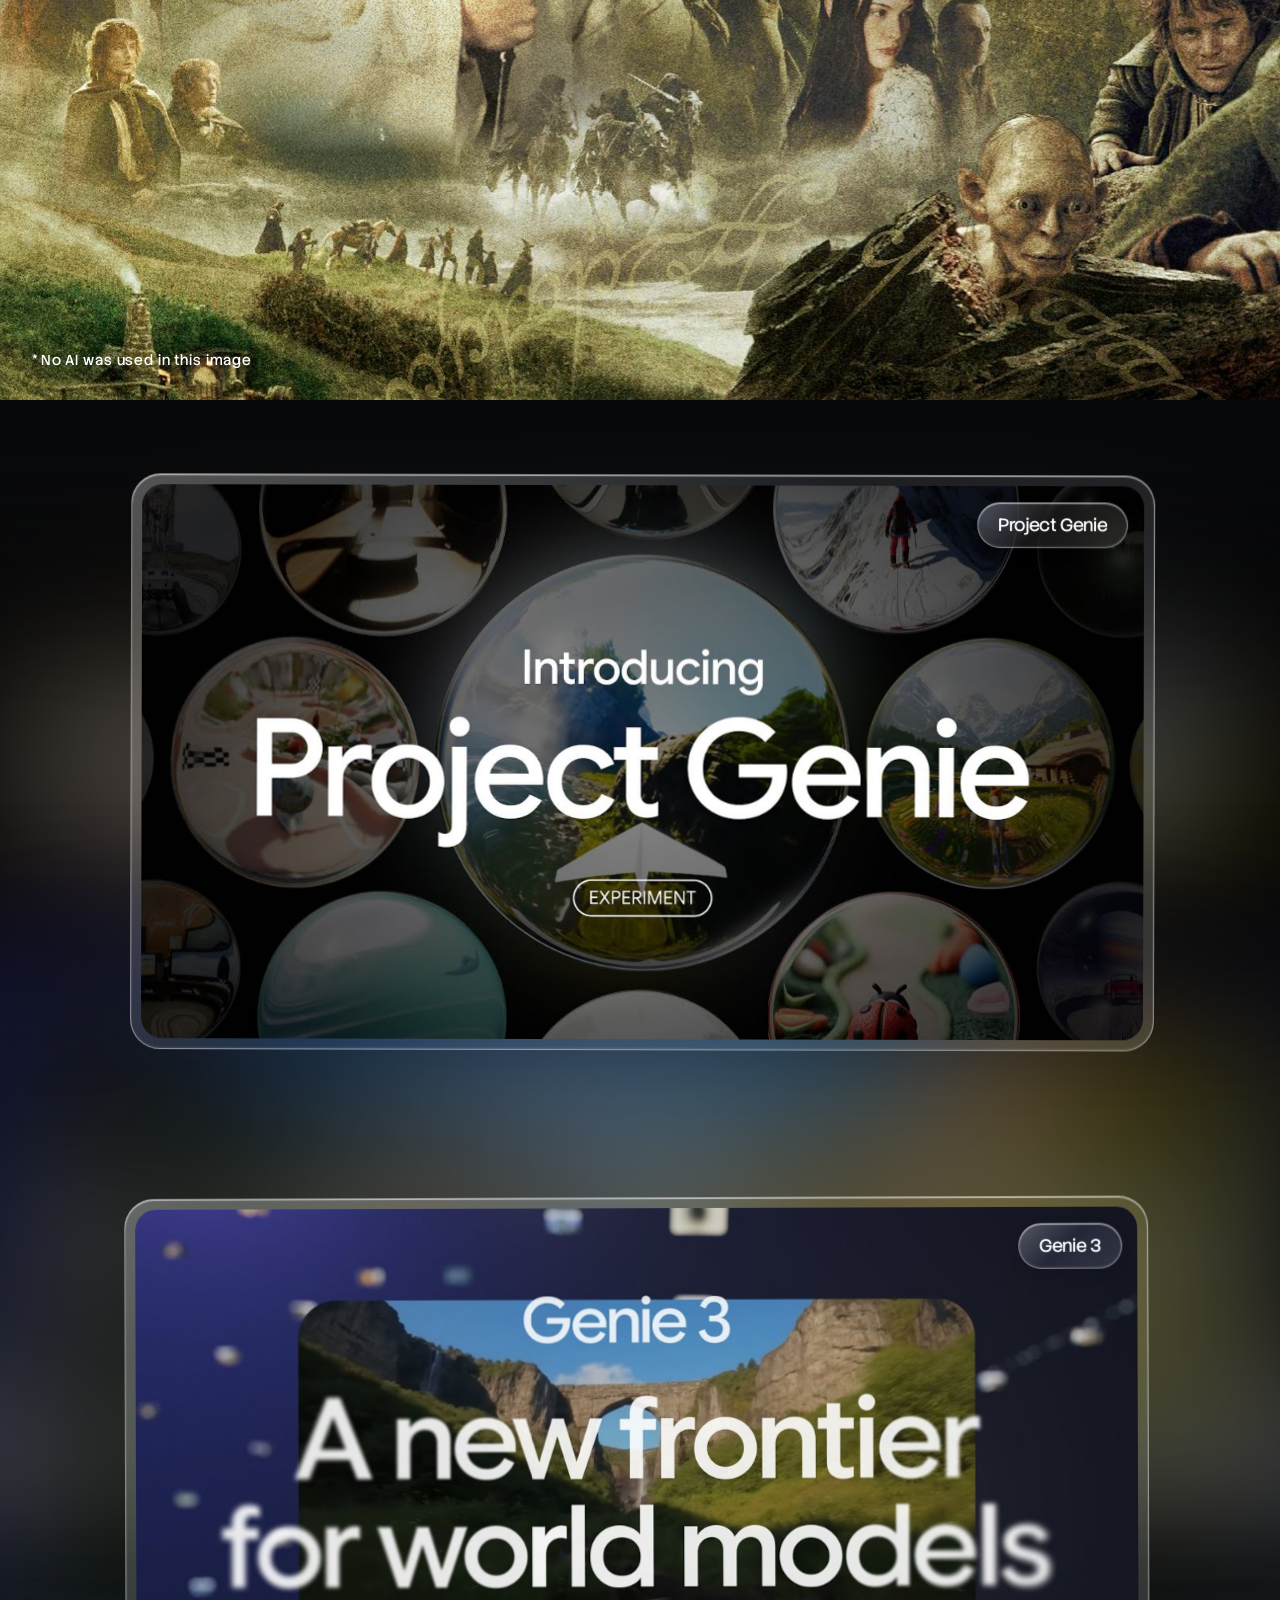
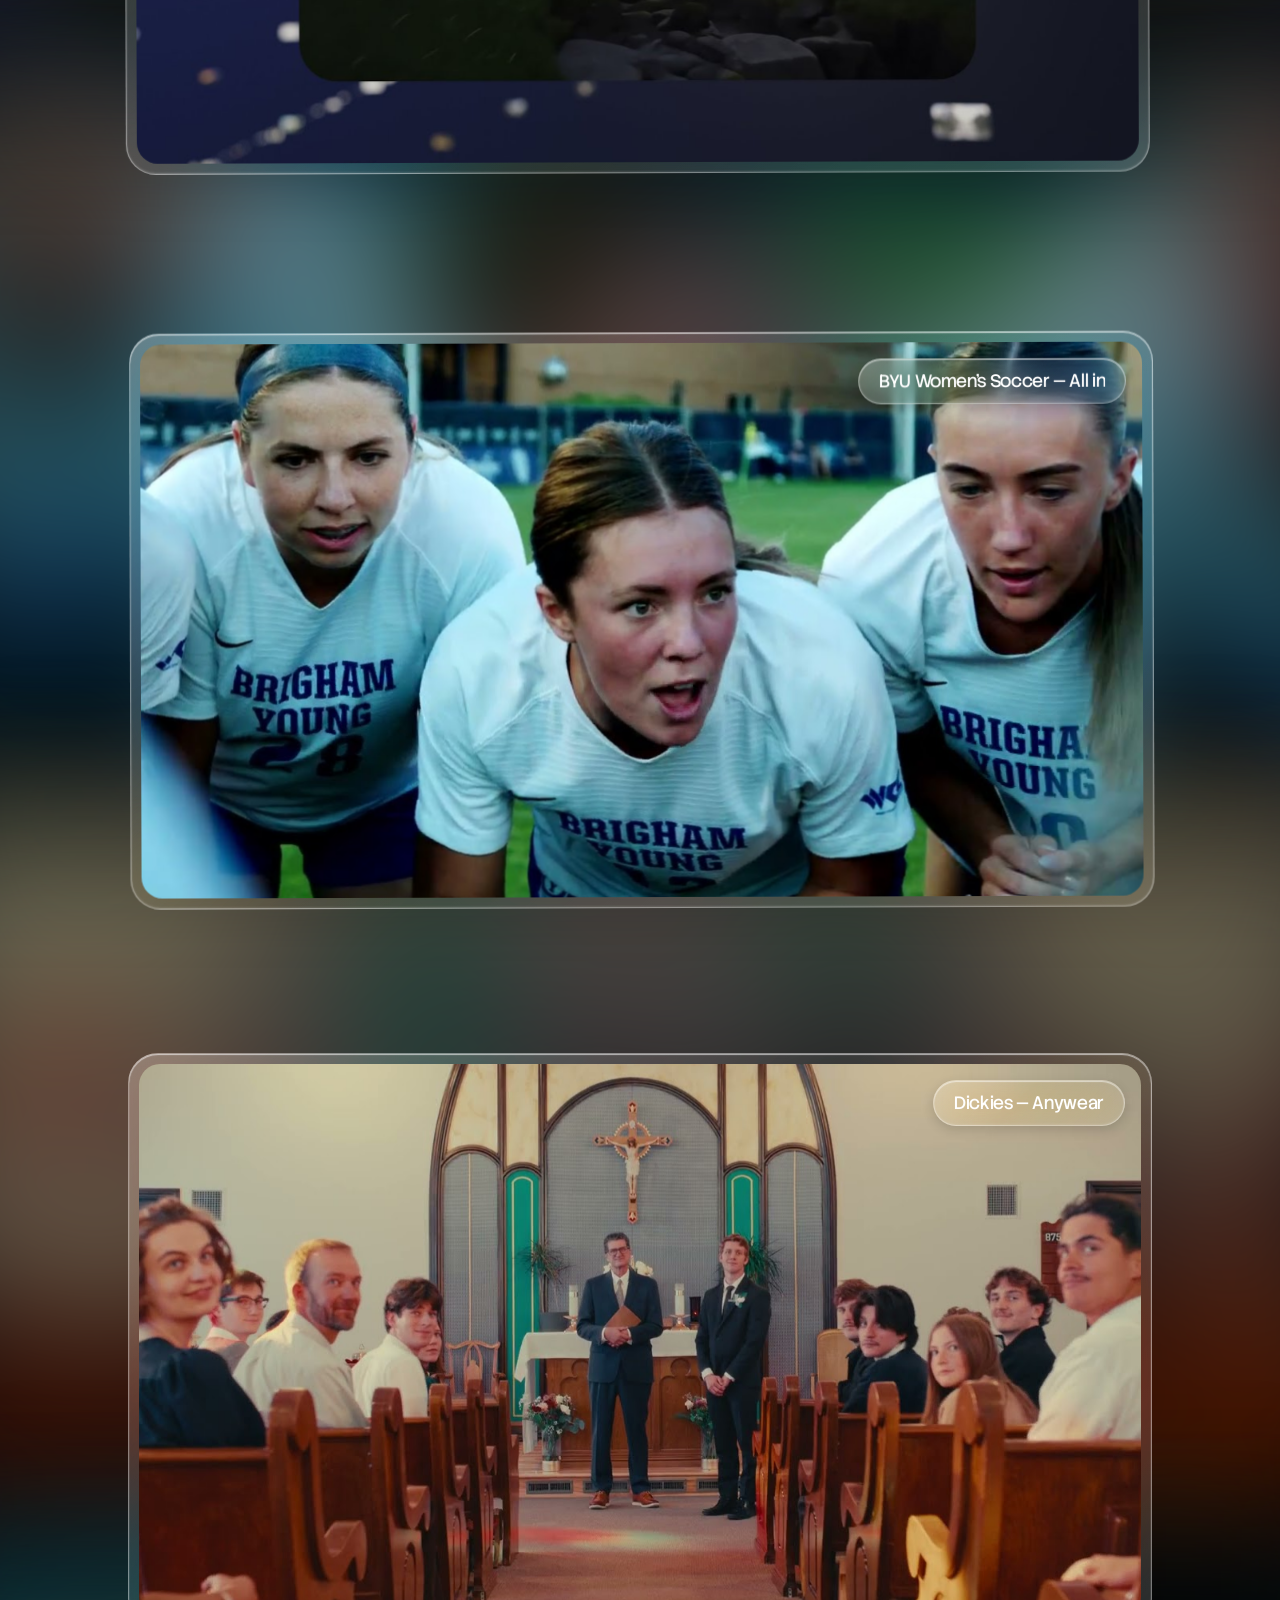
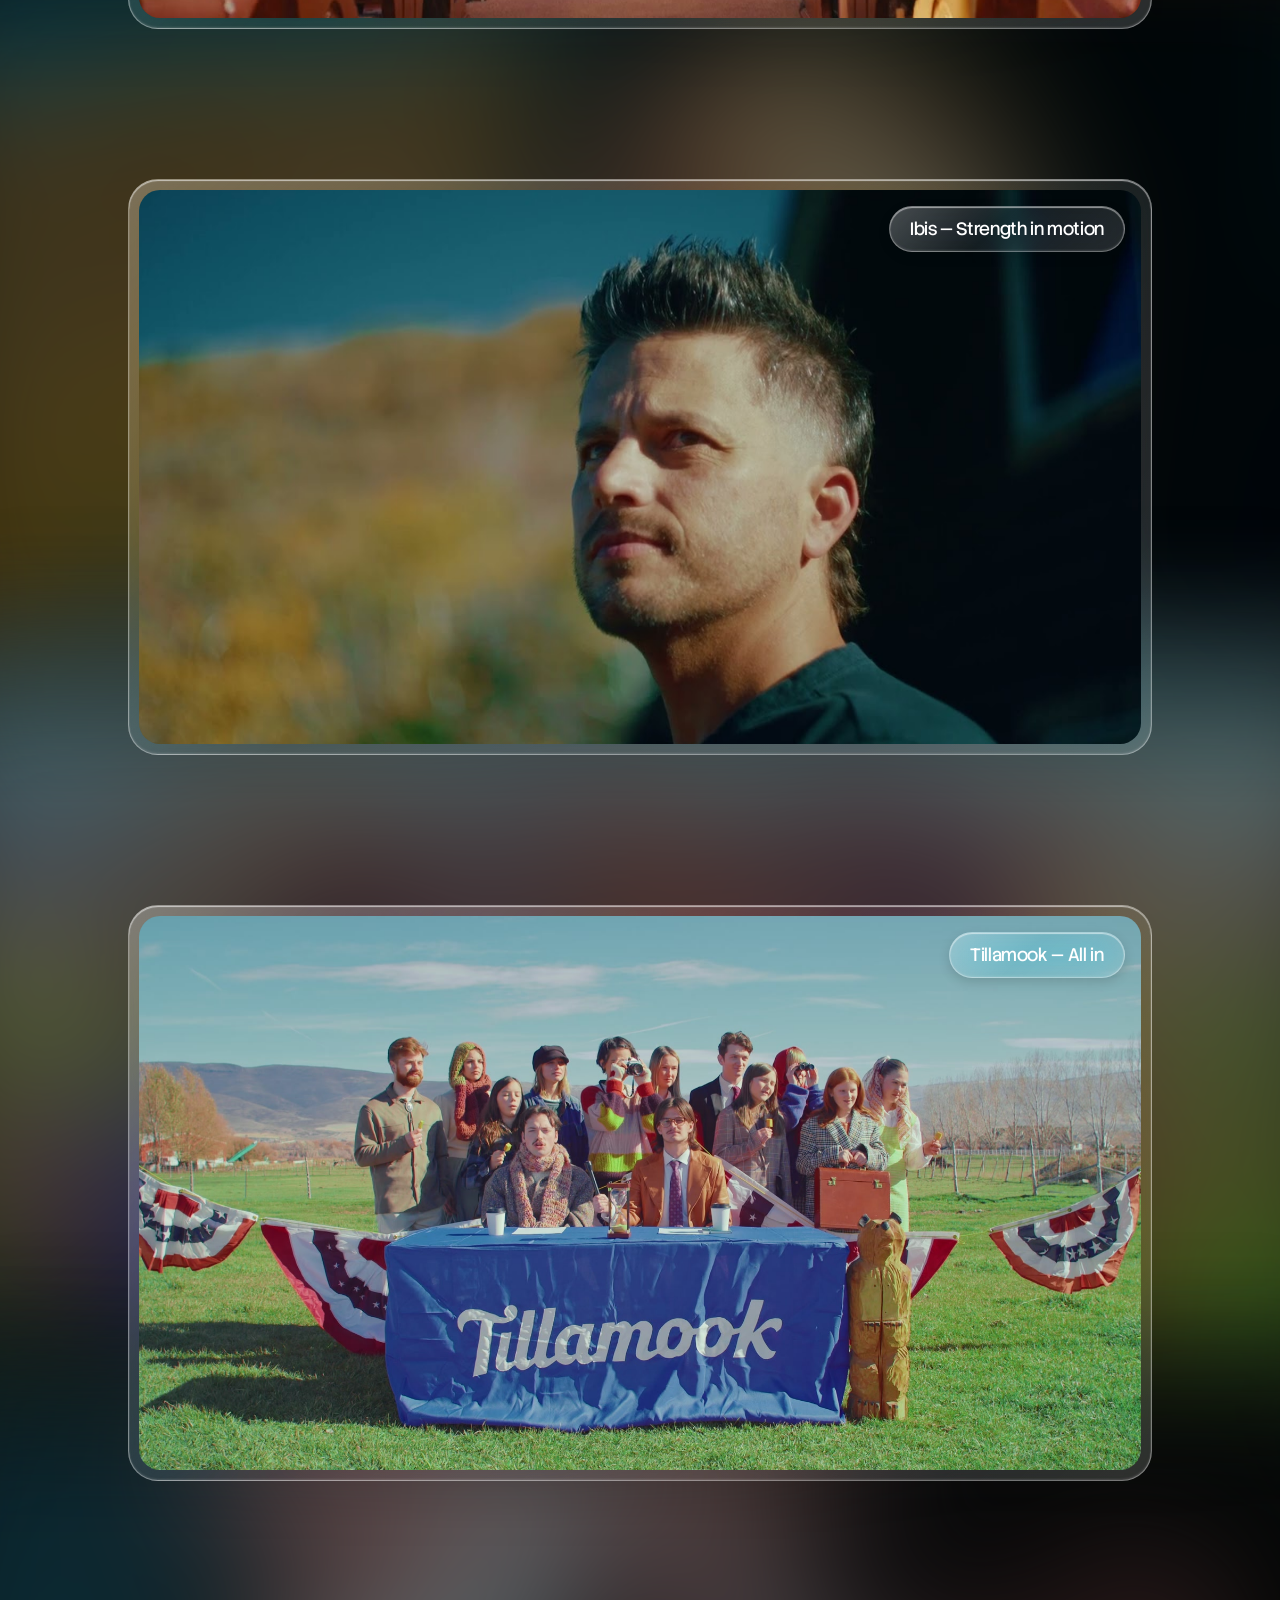
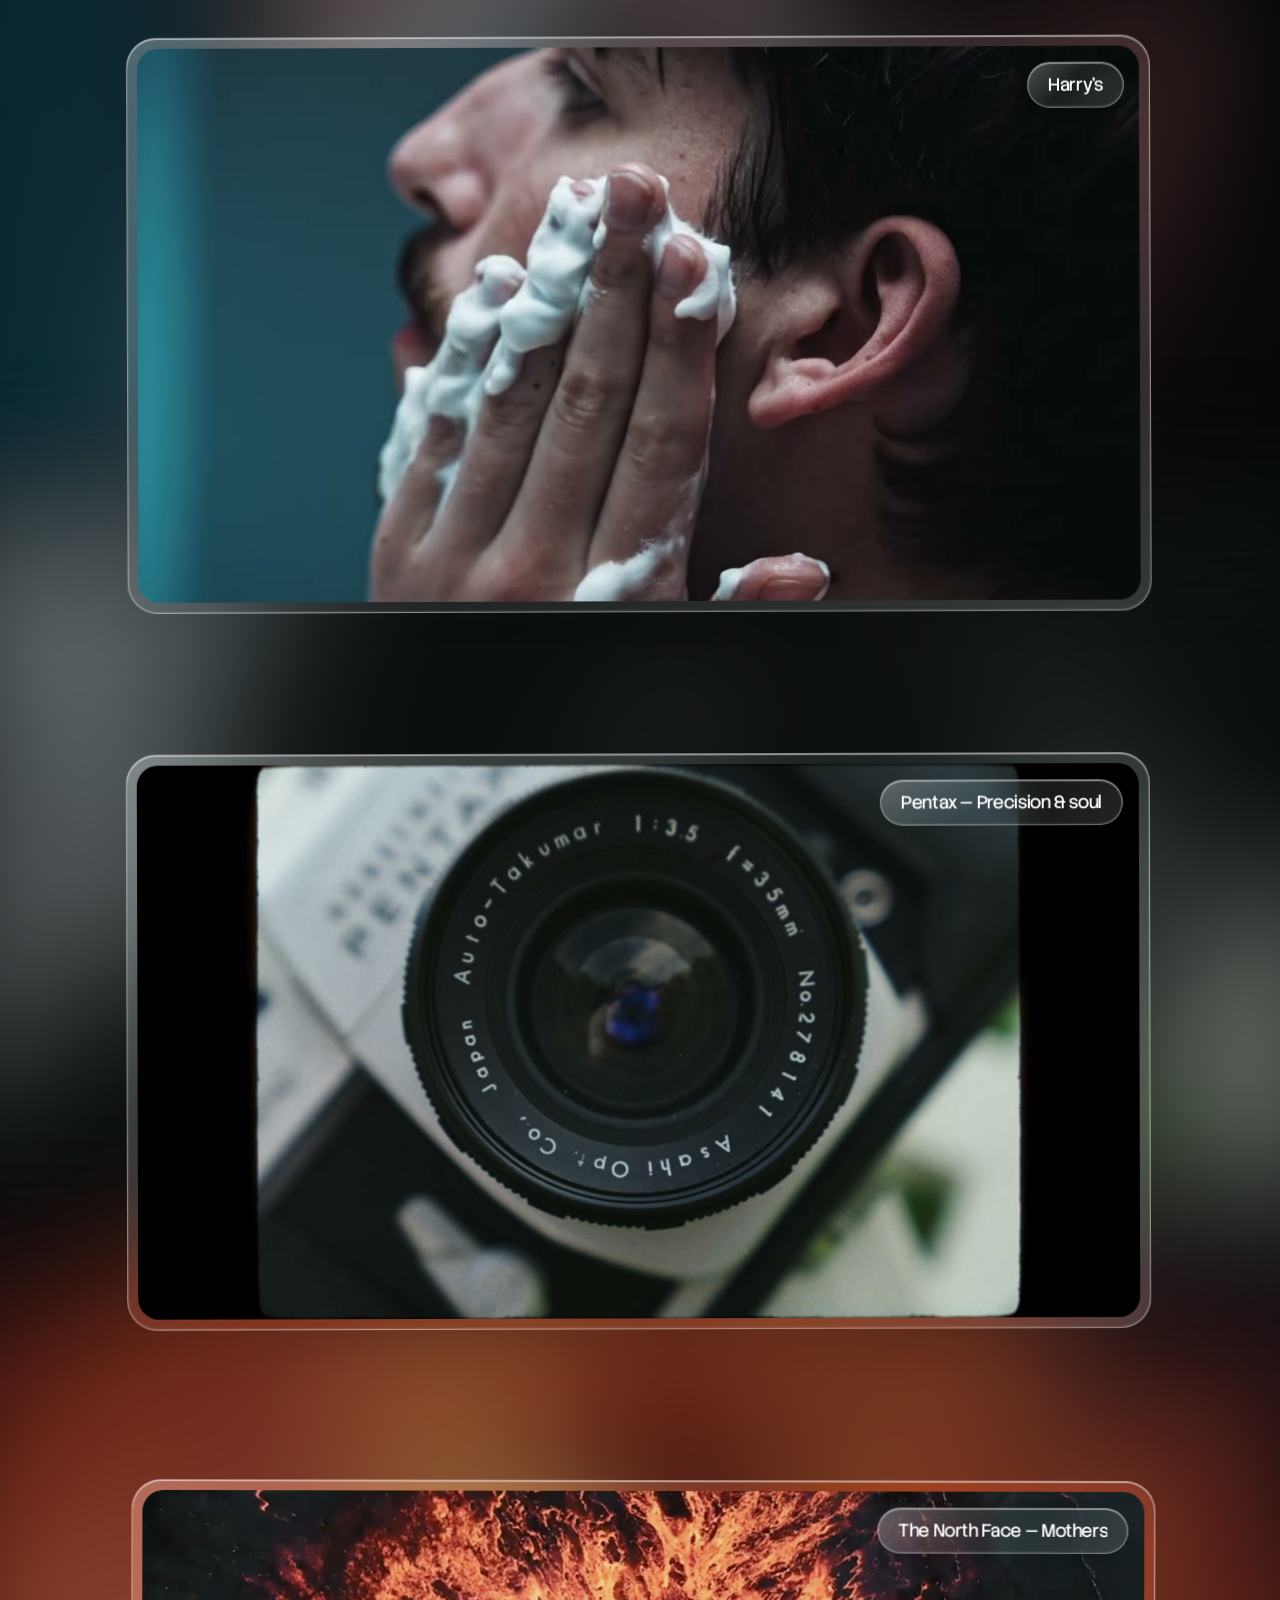
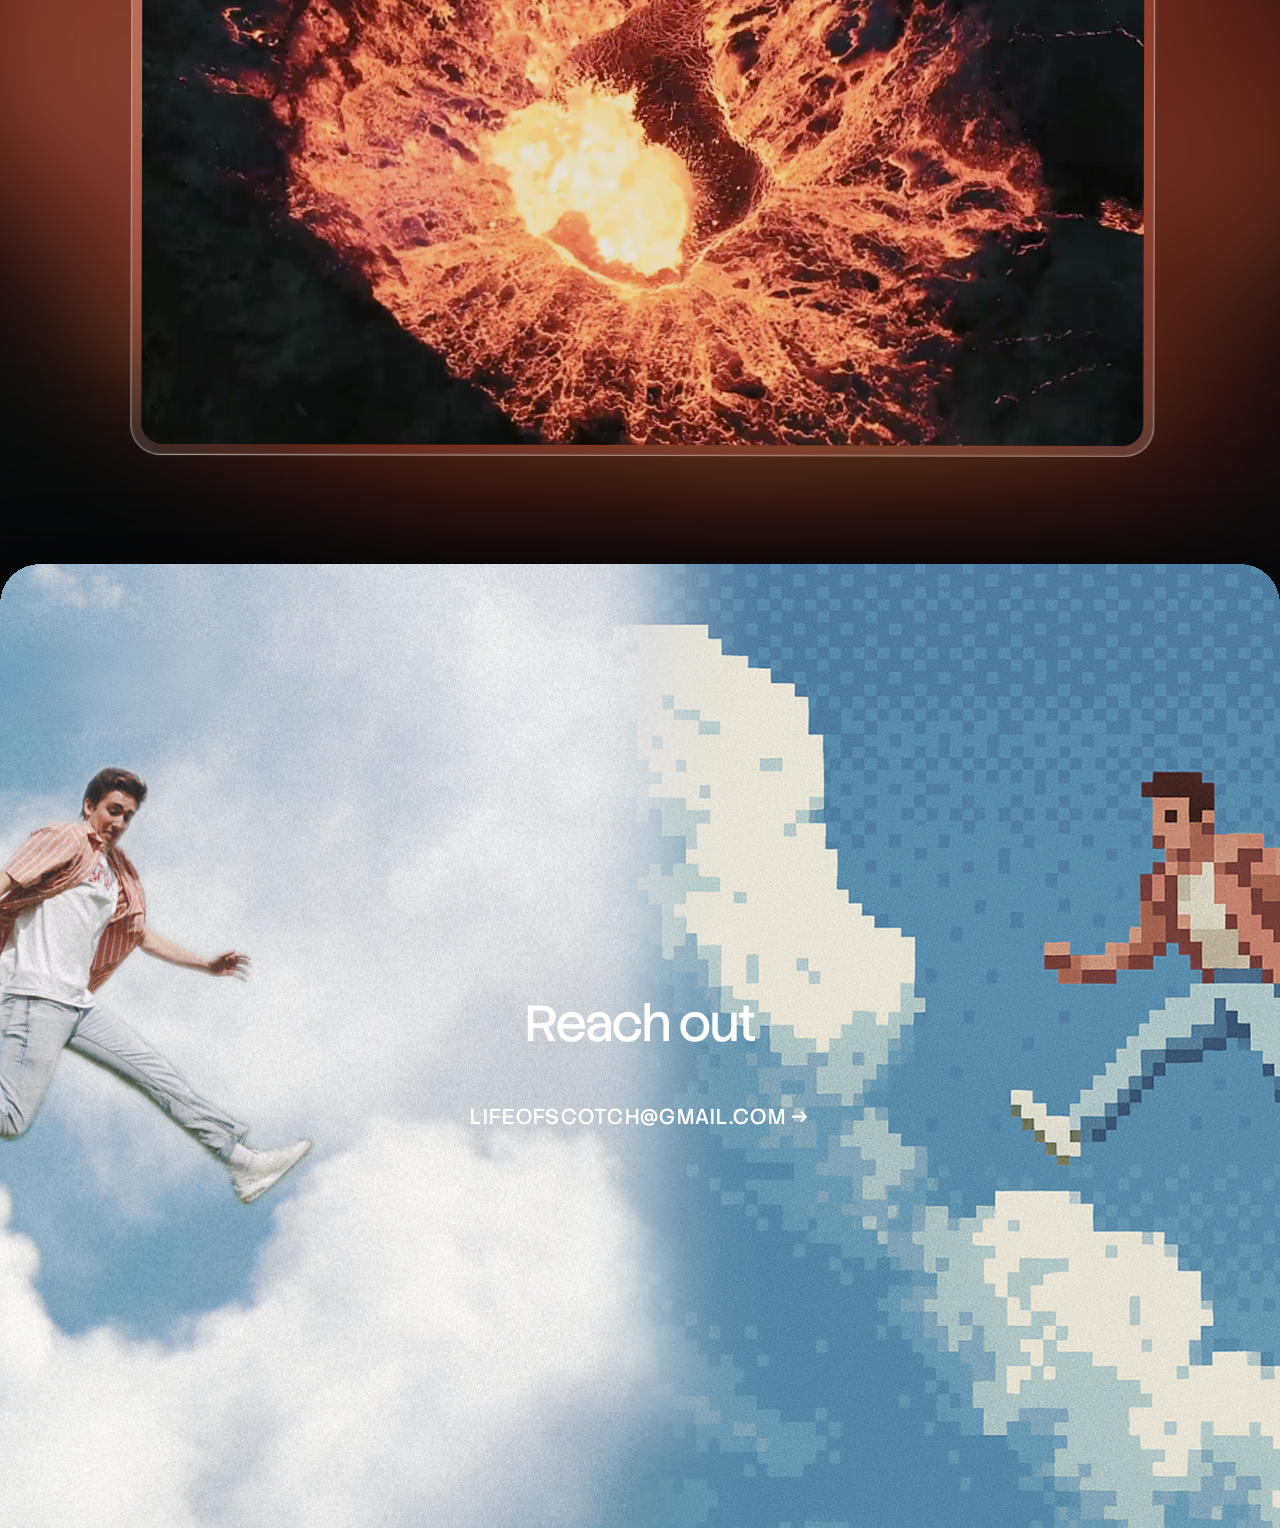
==== commit 05b5b56c: "Reel: poster is the reel's own first frame (no Seattle flash on load)" ====
--- a/index.html
+++ b/index.html
@@ -55,7 +55,7 @@
         <!-- Sub-Plane: Media (Edge to edge) -->
         <div class="plane-media">
           <!-- HUB:reel-video -->
-          <video autoplay muted loop playsinline poster="assets/media/dscf0594-web.jpg">
+          <video autoplay muted loop playsinline poster="assets/media/reel-poster.jpg?v=1794970328">
             <source src="assets/media/reel.mp4" type="video/mp4">
           </video>
           <!-- /HUB:reel-video -->
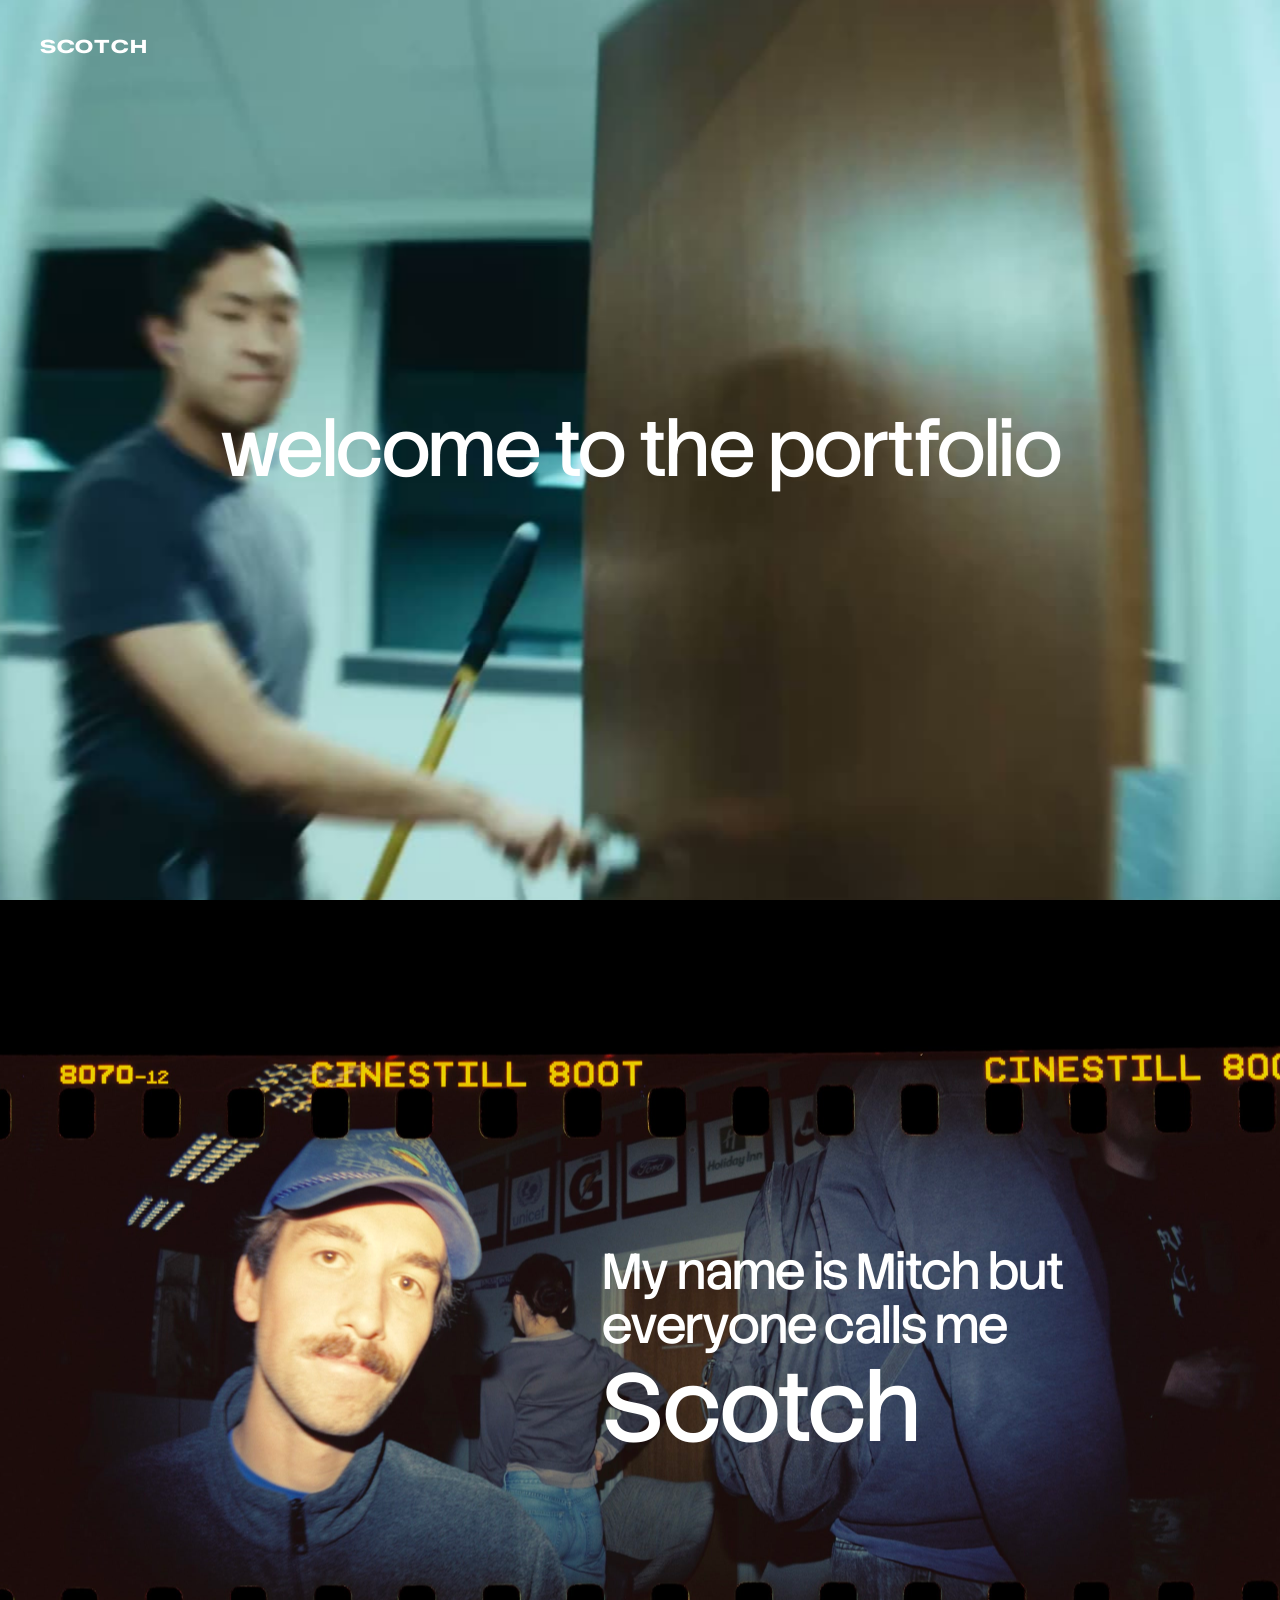
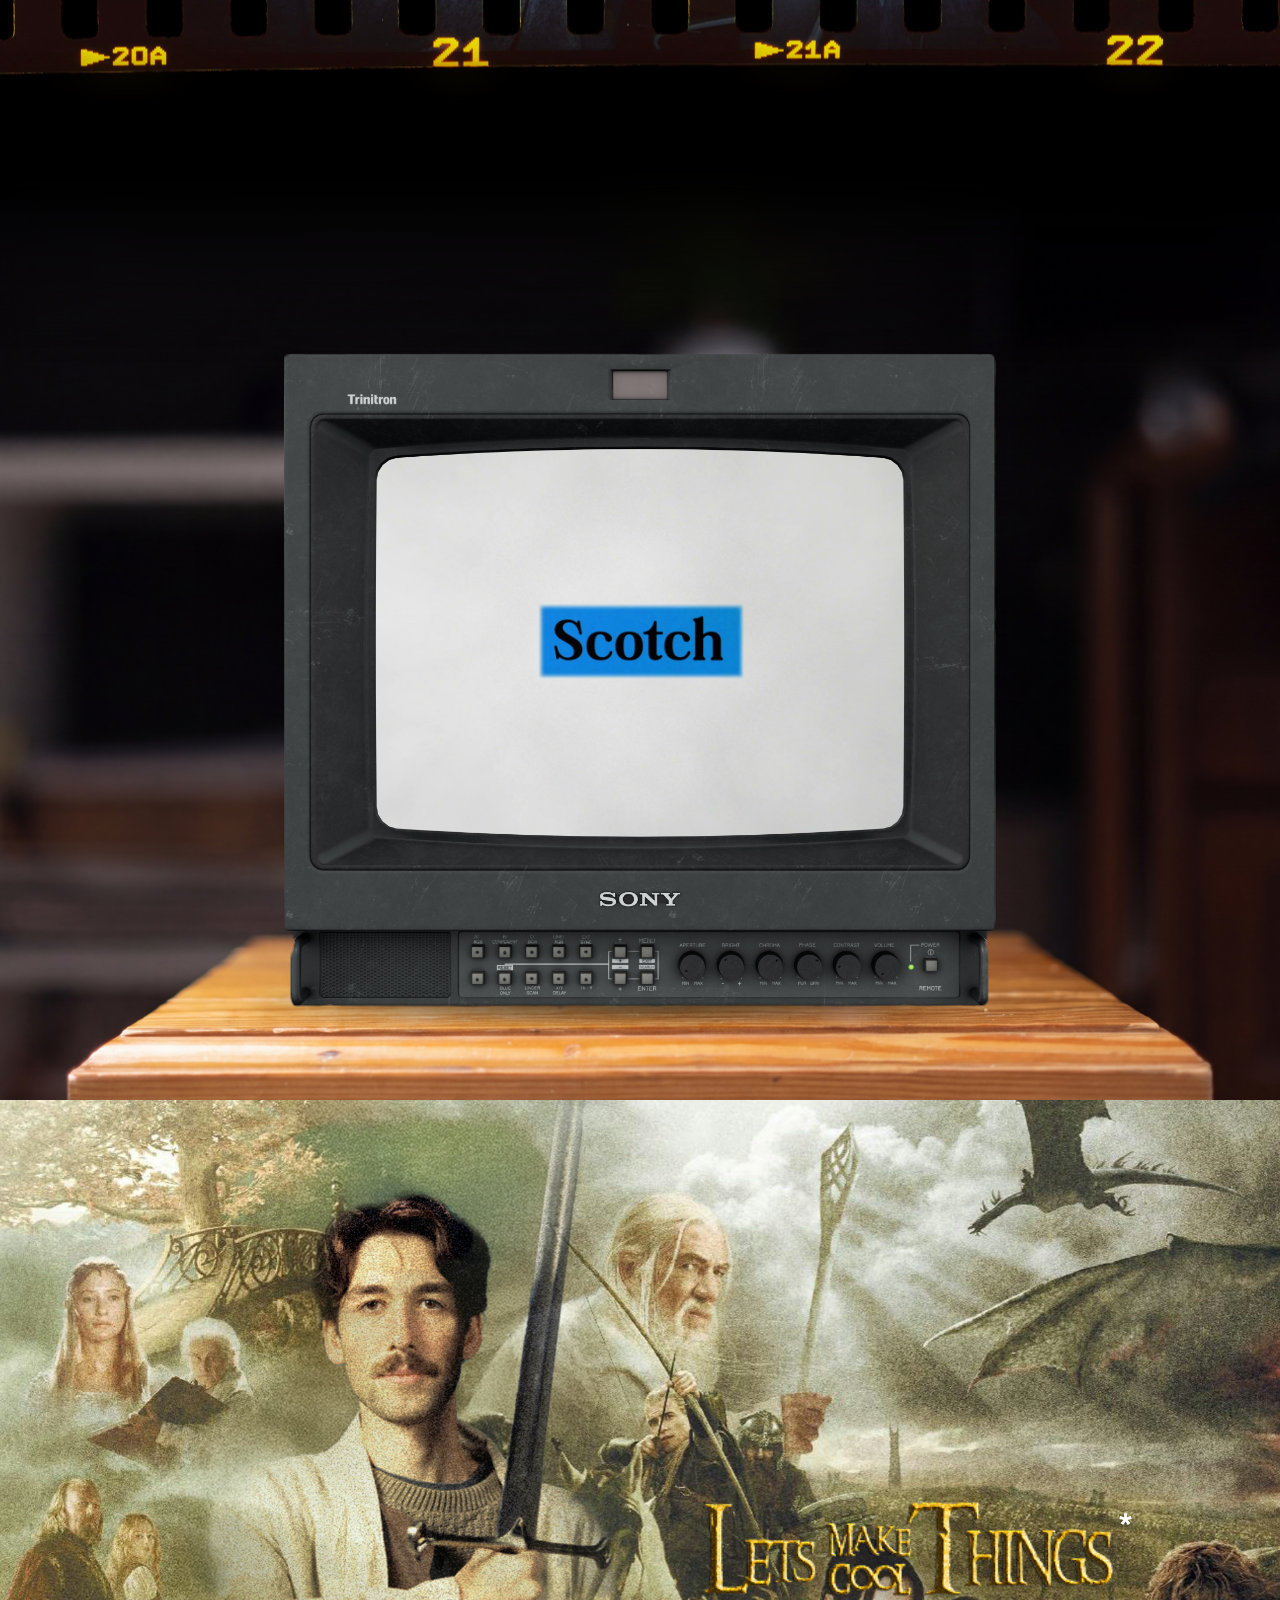
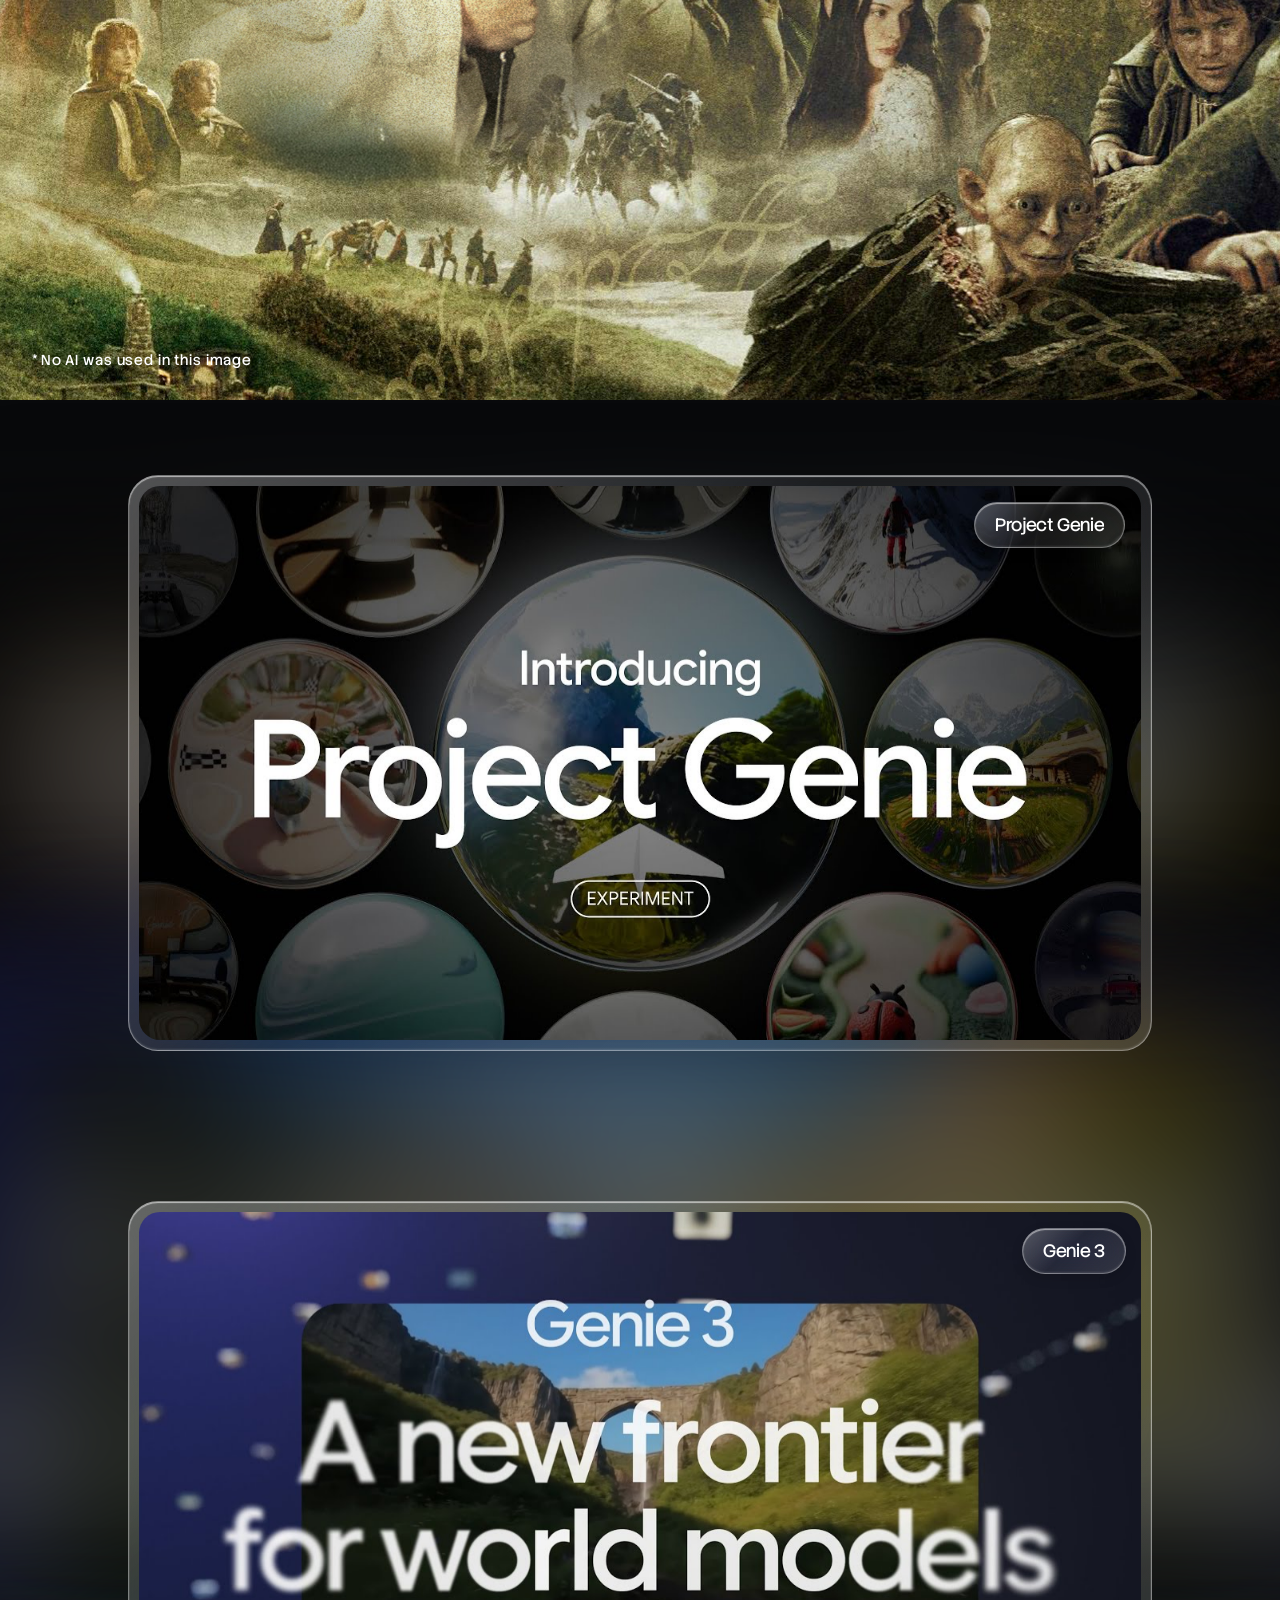
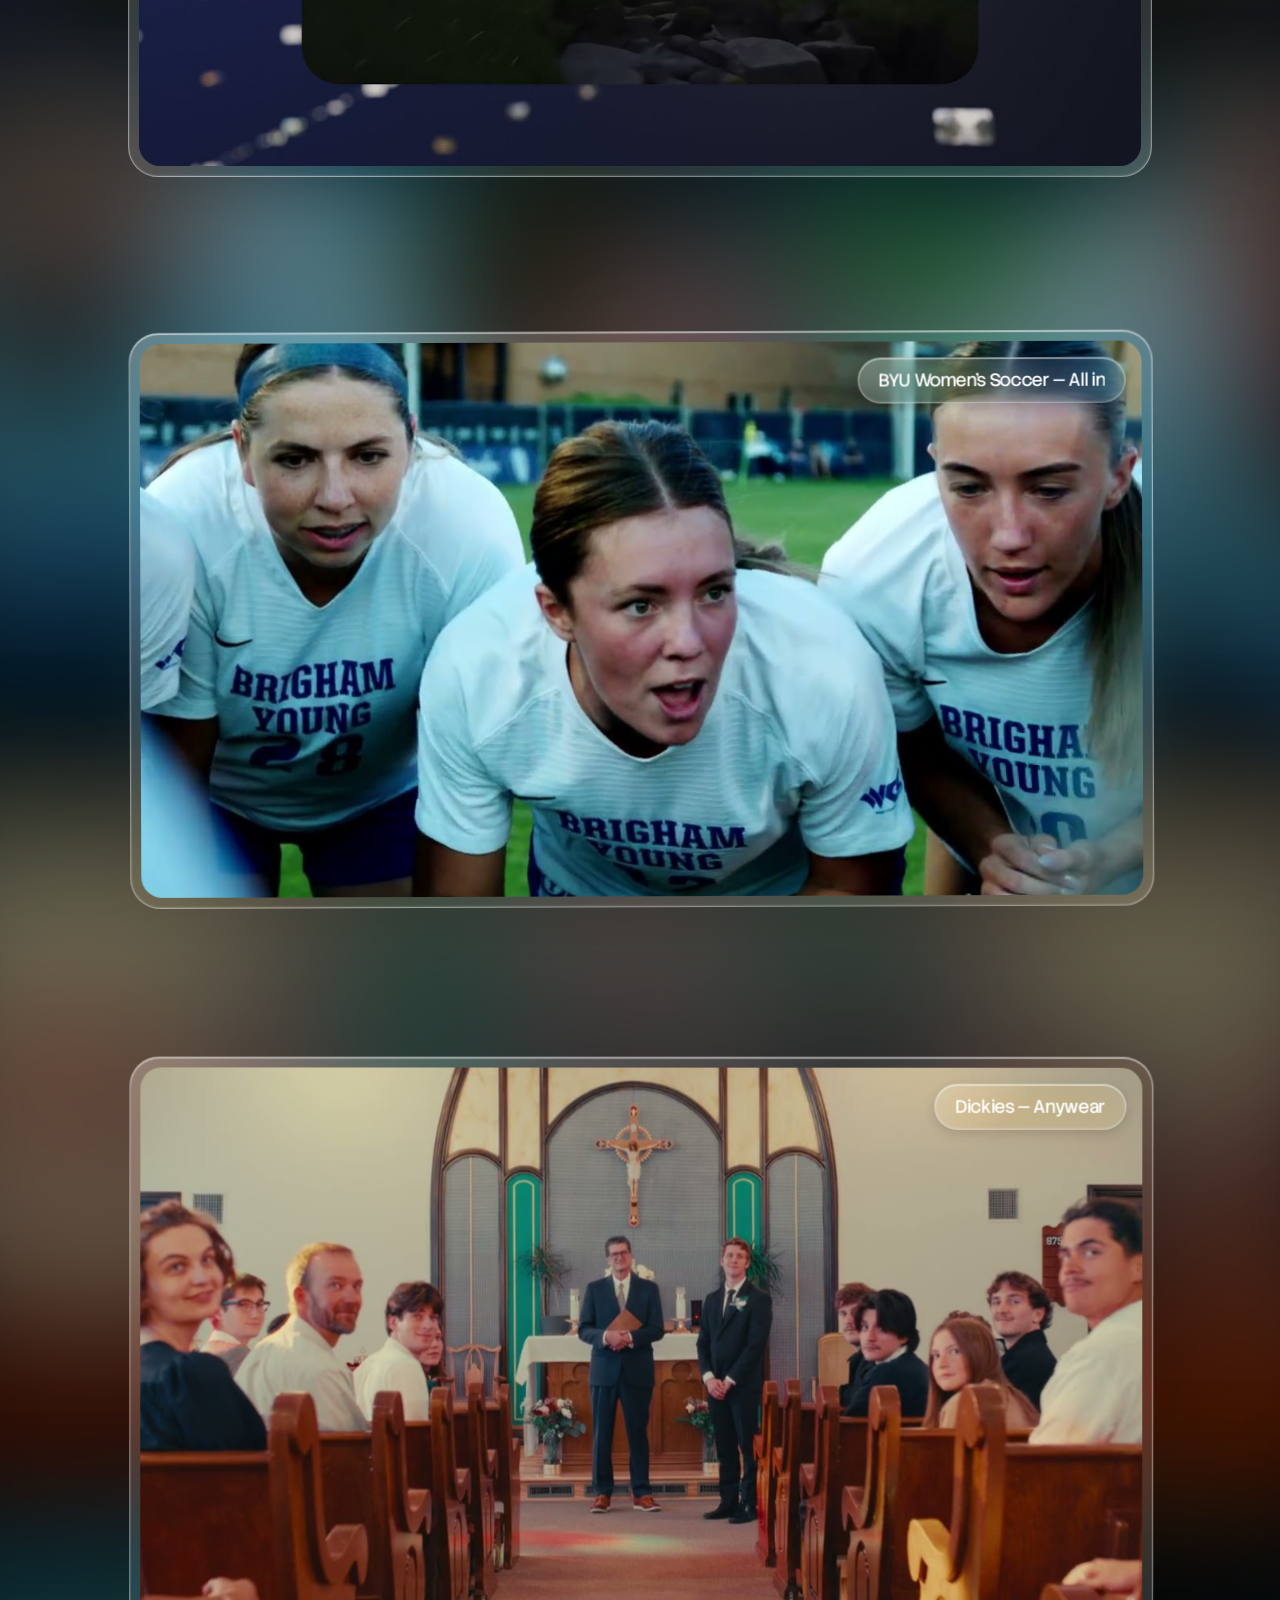
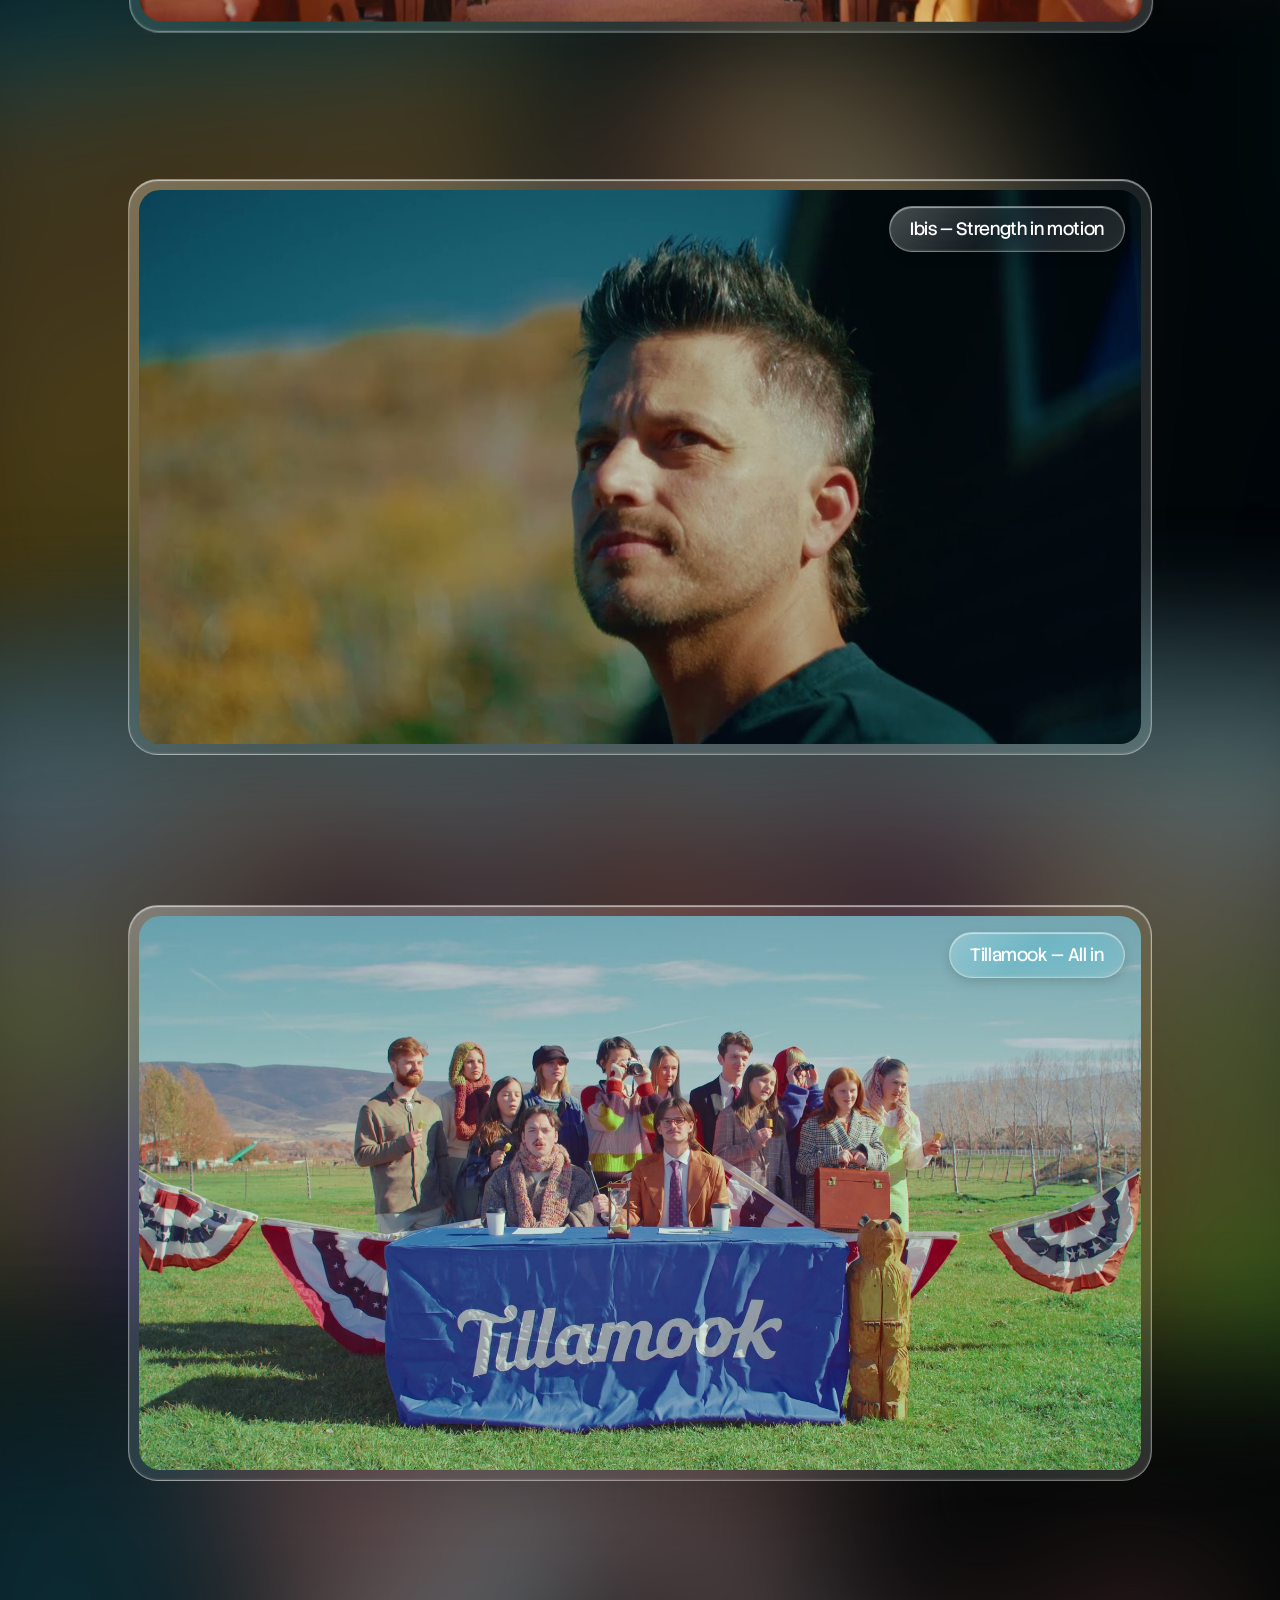
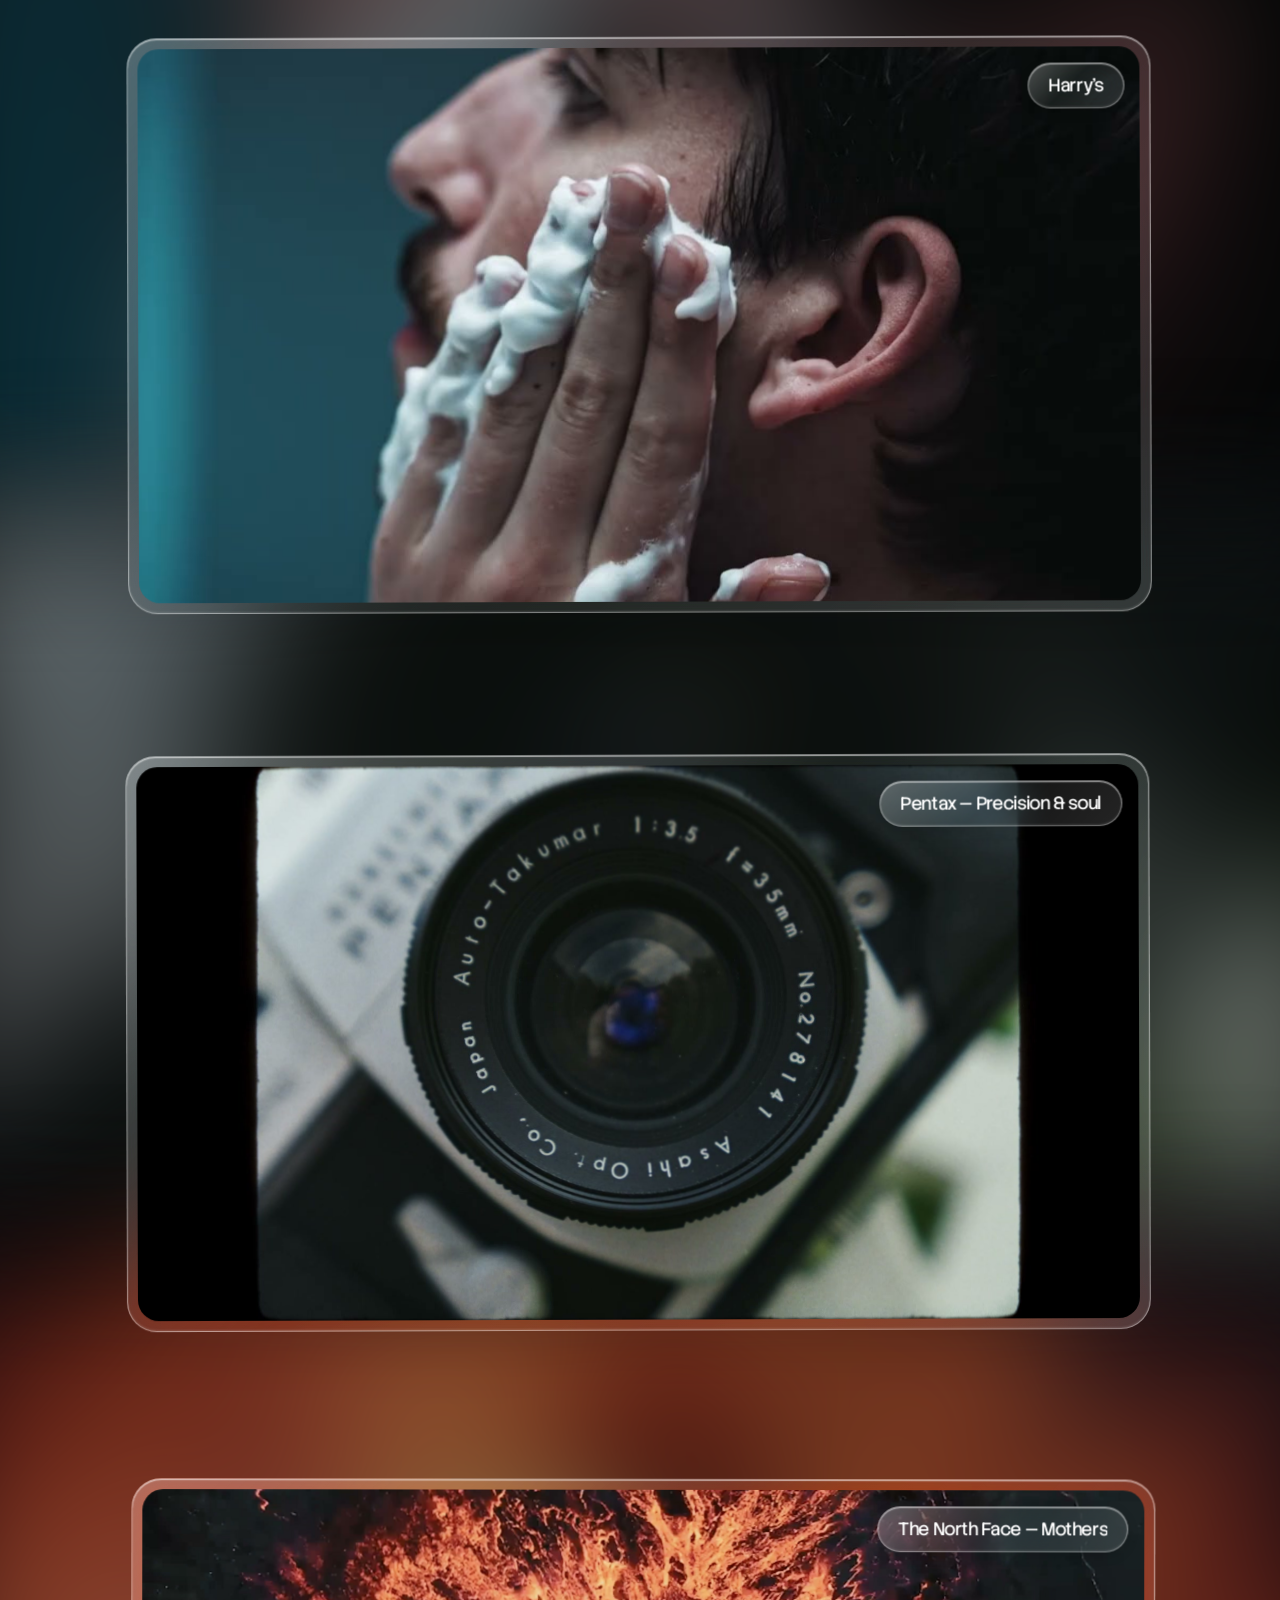
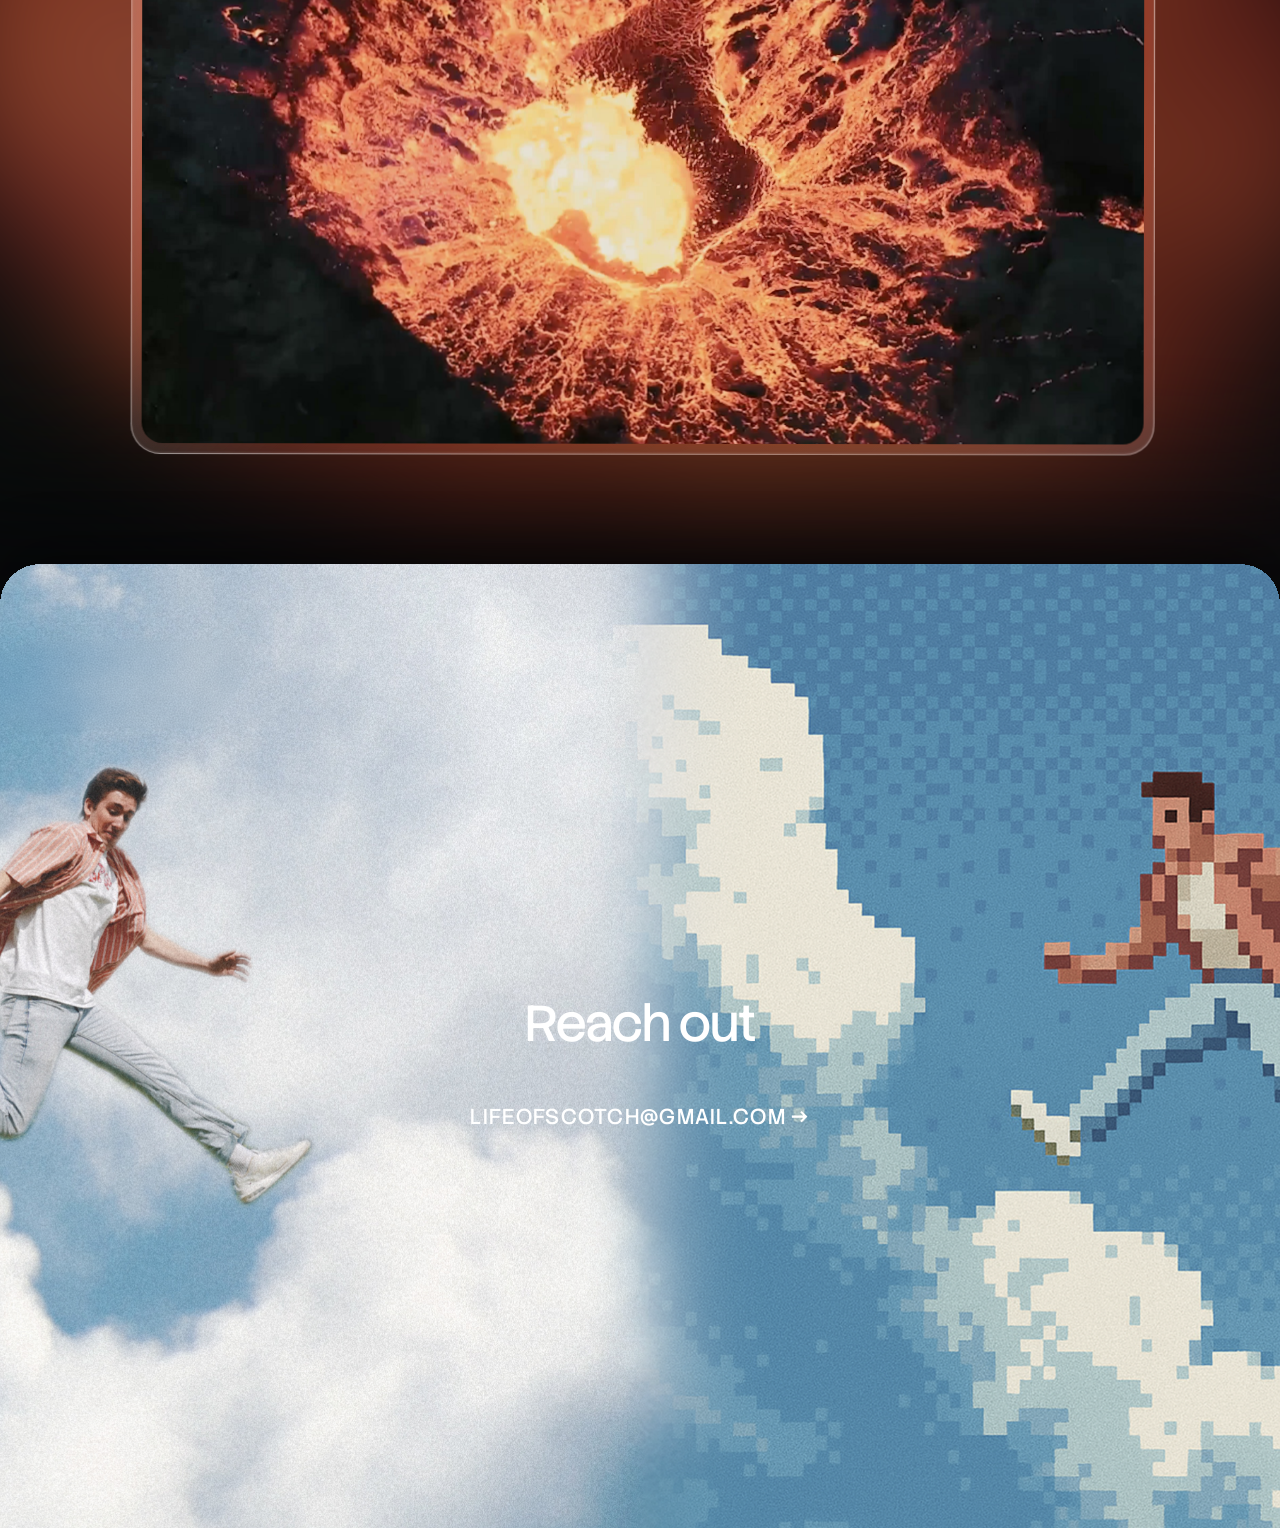
==== commit 25f511d1: "Contact window: smoother open/close (fade a fixed blur, longer eased card rise)" ====
--- a/index.html
+++ b/index.html
@@ -21,7 +21,7 @@
   <link rel="stylesheet" href="css/base.css?v=1794968257">
   <link rel="stylesheet" href="css/layers.css?v=1794970172">
   <link rel="stylesheet" href="css/components.css?v=1794967333">
-  <link rel="stylesheet" href="css/contact.css?v=1794969099">
+  <link rel="stylesheet" href="css/contact.css?v=1794970793">
 </head>
 <body>
 
@@ -372,6 +372,6 @@
   <script src="js/main.js?v=1794966749"></script>
   <script src="js/work-layers.js?v=1794964551"></script>
   <script src="js/sand-text.js?v=1794969351"></script>
-  <script src="js/contact.js?v=1794969099"></script>
+  <script src="js/contact.js?v=1794970793"></script>
 </body>
 </html>
--- a/css/contact.css
+++ b/css/contact.css
@@ -10,23 +10,20 @@
   place-items: center;
   padding: 20px;
 }
-/* Backdrop eases in: blur and darkness ramp up together (and back down on close) */
+/* Backdrop: the blur + darkening are fixed and the whole layer fades in. Fading
+   opacity is GPU-cheap and perfectly smooth (animating the blur radius itself
+   re-renders the blur every frame and can stutter). */
 .contact-backdrop {
   position: absolute;
   inset: 0;
-  background: rgba(0, 0, 0, 0);
-  backdrop-filter: blur(0px);
-  -webkit-backdrop-filter: blur(0px);
-  transition:
-    background 0.7s cubic-bezier(0.22, 1, 0.36, 1),
-    backdrop-filter 0.7s cubic-bezier(0.22, 1, 0.36, 1),
-    -webkit-backdrop-filter 0.7s cubic-bezier(0.22, 1, 0.36, 1);
-}
-.contact-modal.is-open .contact-backdrop {
   background: rgba(0, 0, 0, 0.38);
   backdrop-filter: blur(10px);
   -webkit-backdrop-filter: blur(10px);
+  opacity: 0;
+  will-change: opacity;
+  transition: opacity 0.85s cubic-bezier(0.16, 1, 0.3, 1);
 }
+.contact-modal.is-open .contact-backdrop { opacity: 1; }
 .contact-card {
   position: relative;
   width: min(460px, 100%);
@@ -42,15 +39,16 @@
     inset 0 1px 1px rgba(255, 255, 255, 0.5),
     inset 0 -1px 2px rgba(255, 255, 255, 0.1);
   opacity: 0;
-  transform: translateY(16px) scale(0.98);
+  transform: translate3d(0, 22px, 0) scale(0.97);
+  will-change: opacity, transform;
   transition:
-    opacity 0.45s ease,
-    transform 0.6s cubic-bezier(0.22, 1, 0.36, 1);
+    opacity 0.6s cubic-bezier(0.16, 1, 0.3, 1),
+    transform 0.9s cubic-bezier(0.16, 1, 0.3, 1);
 }
 .contact-modal.is-open .contact-card {
   opacity: 1;
   transform: none;
-  transition-delay: 0.08s; /* card arrives just after the backdrop starts */
+  transition-delay: 0.1s, 0.1s; /* card arrives just after the backdrop starts */
 }
 .contact-x {
   position: absolute;
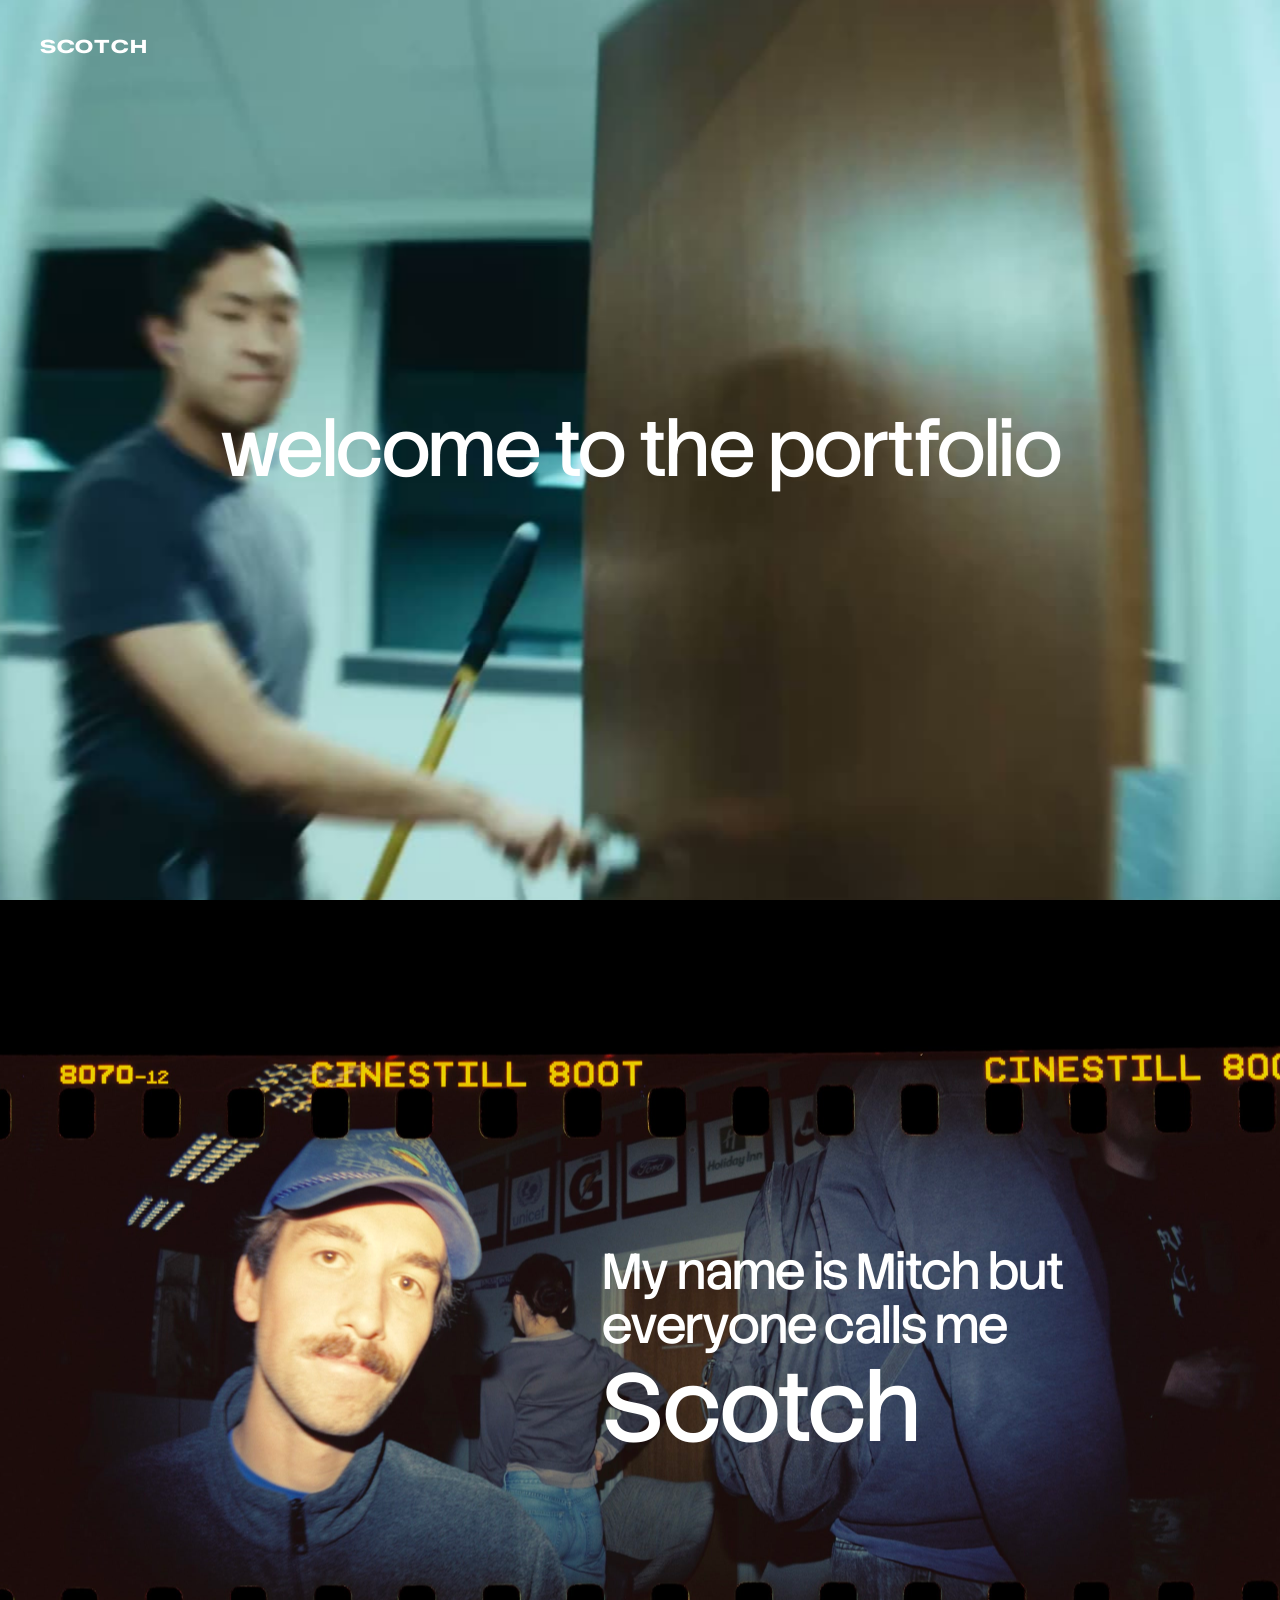
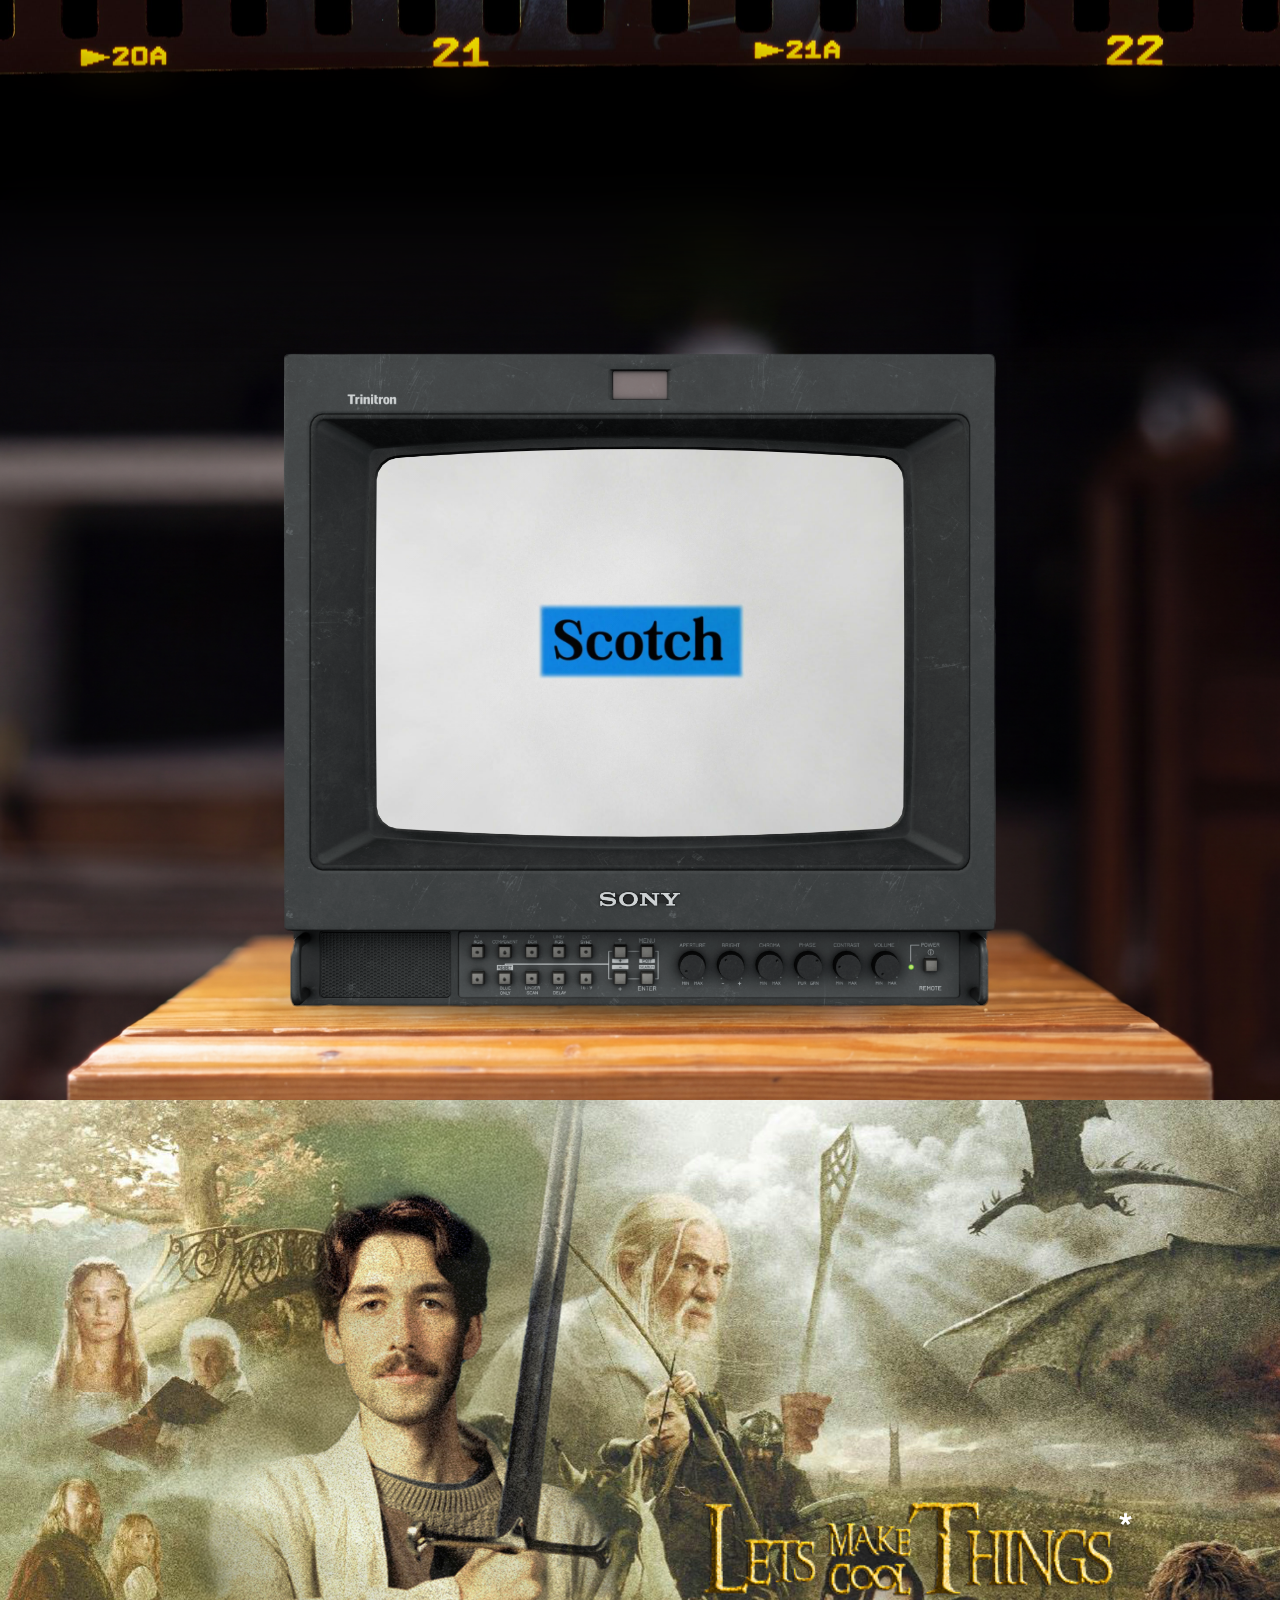
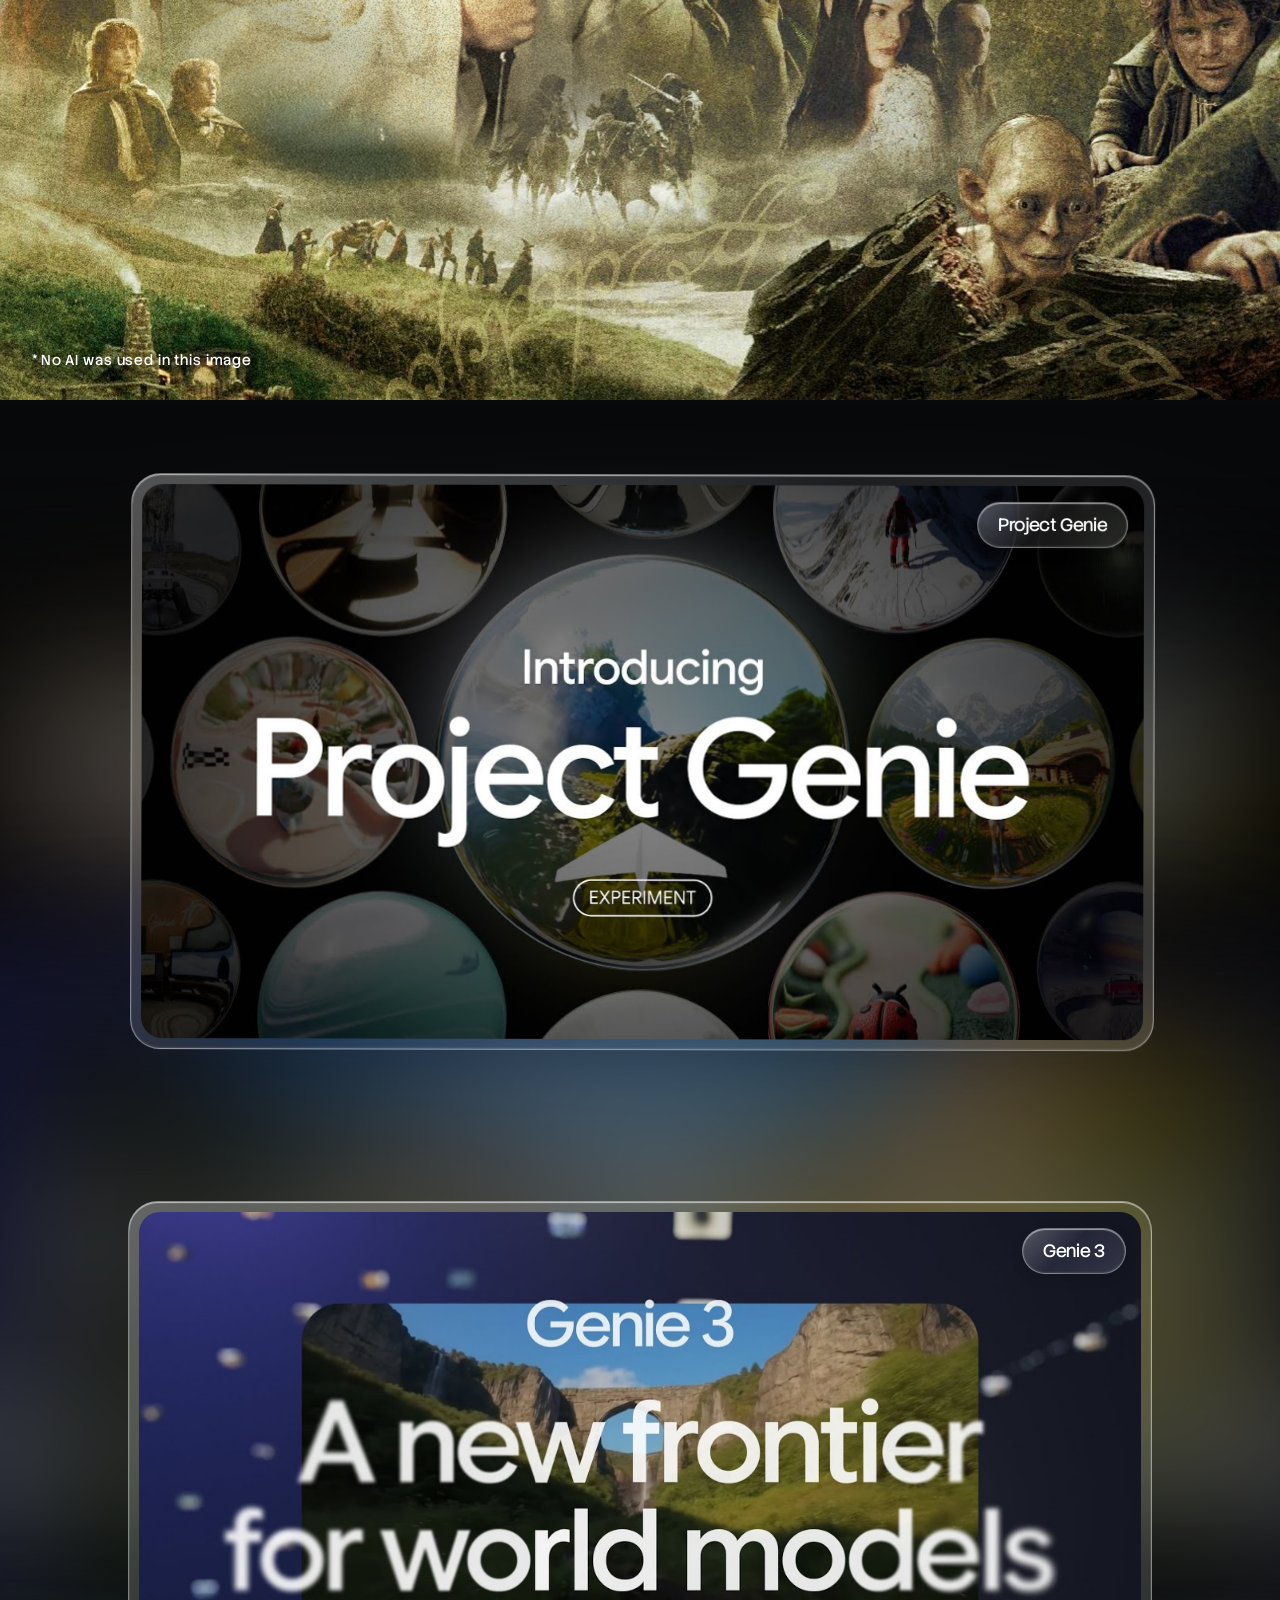
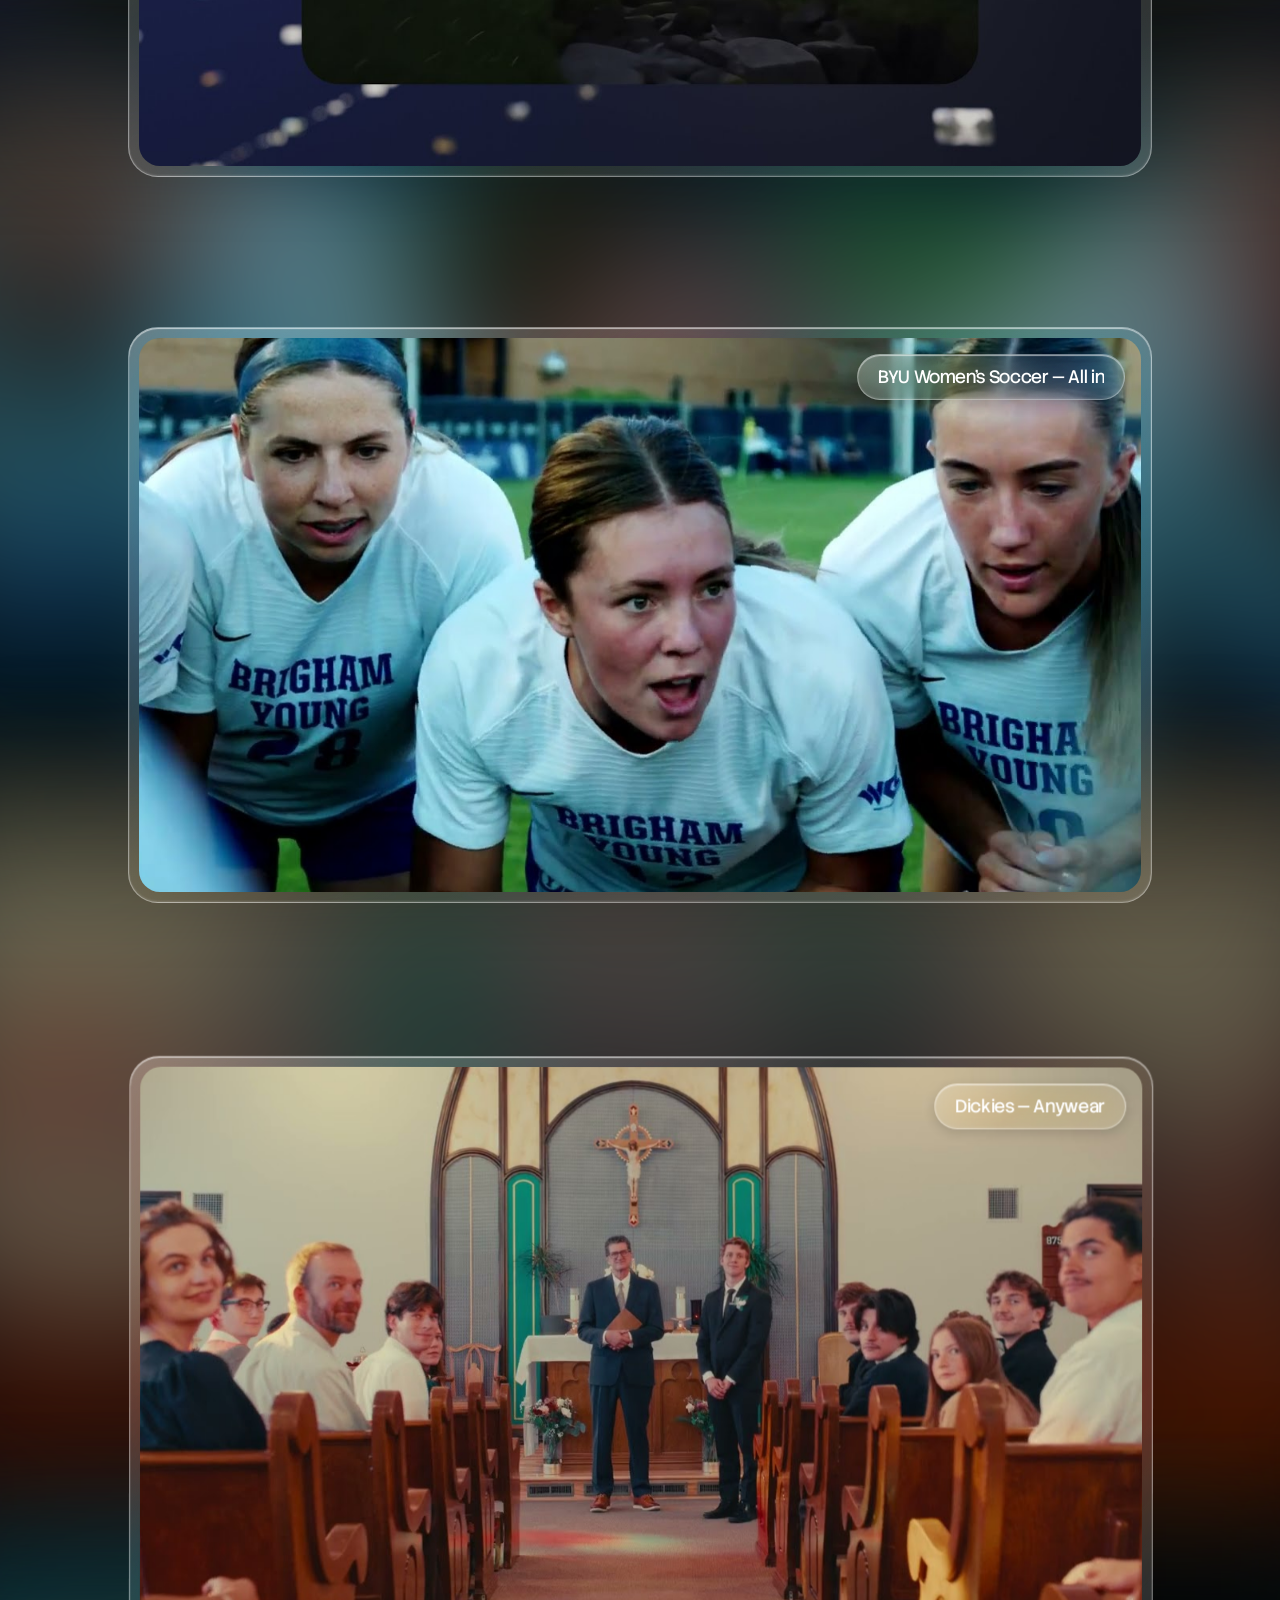
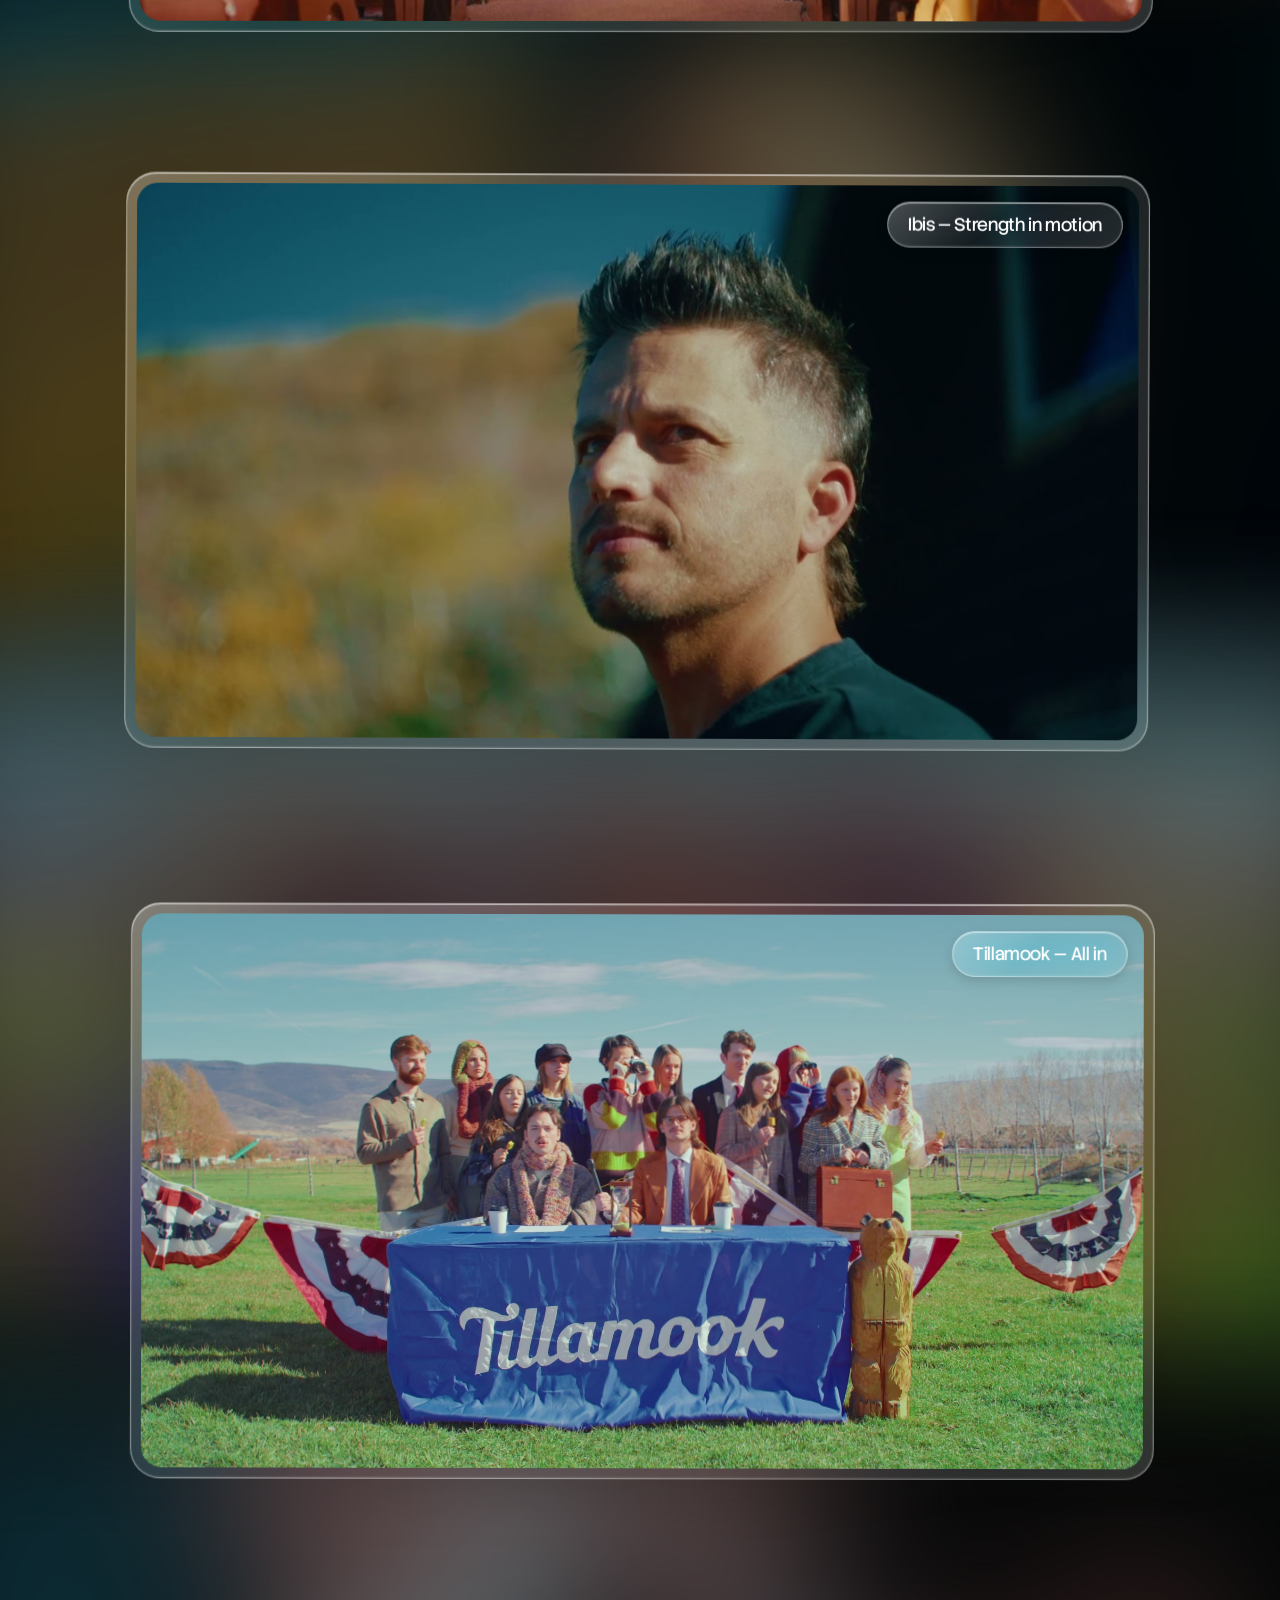
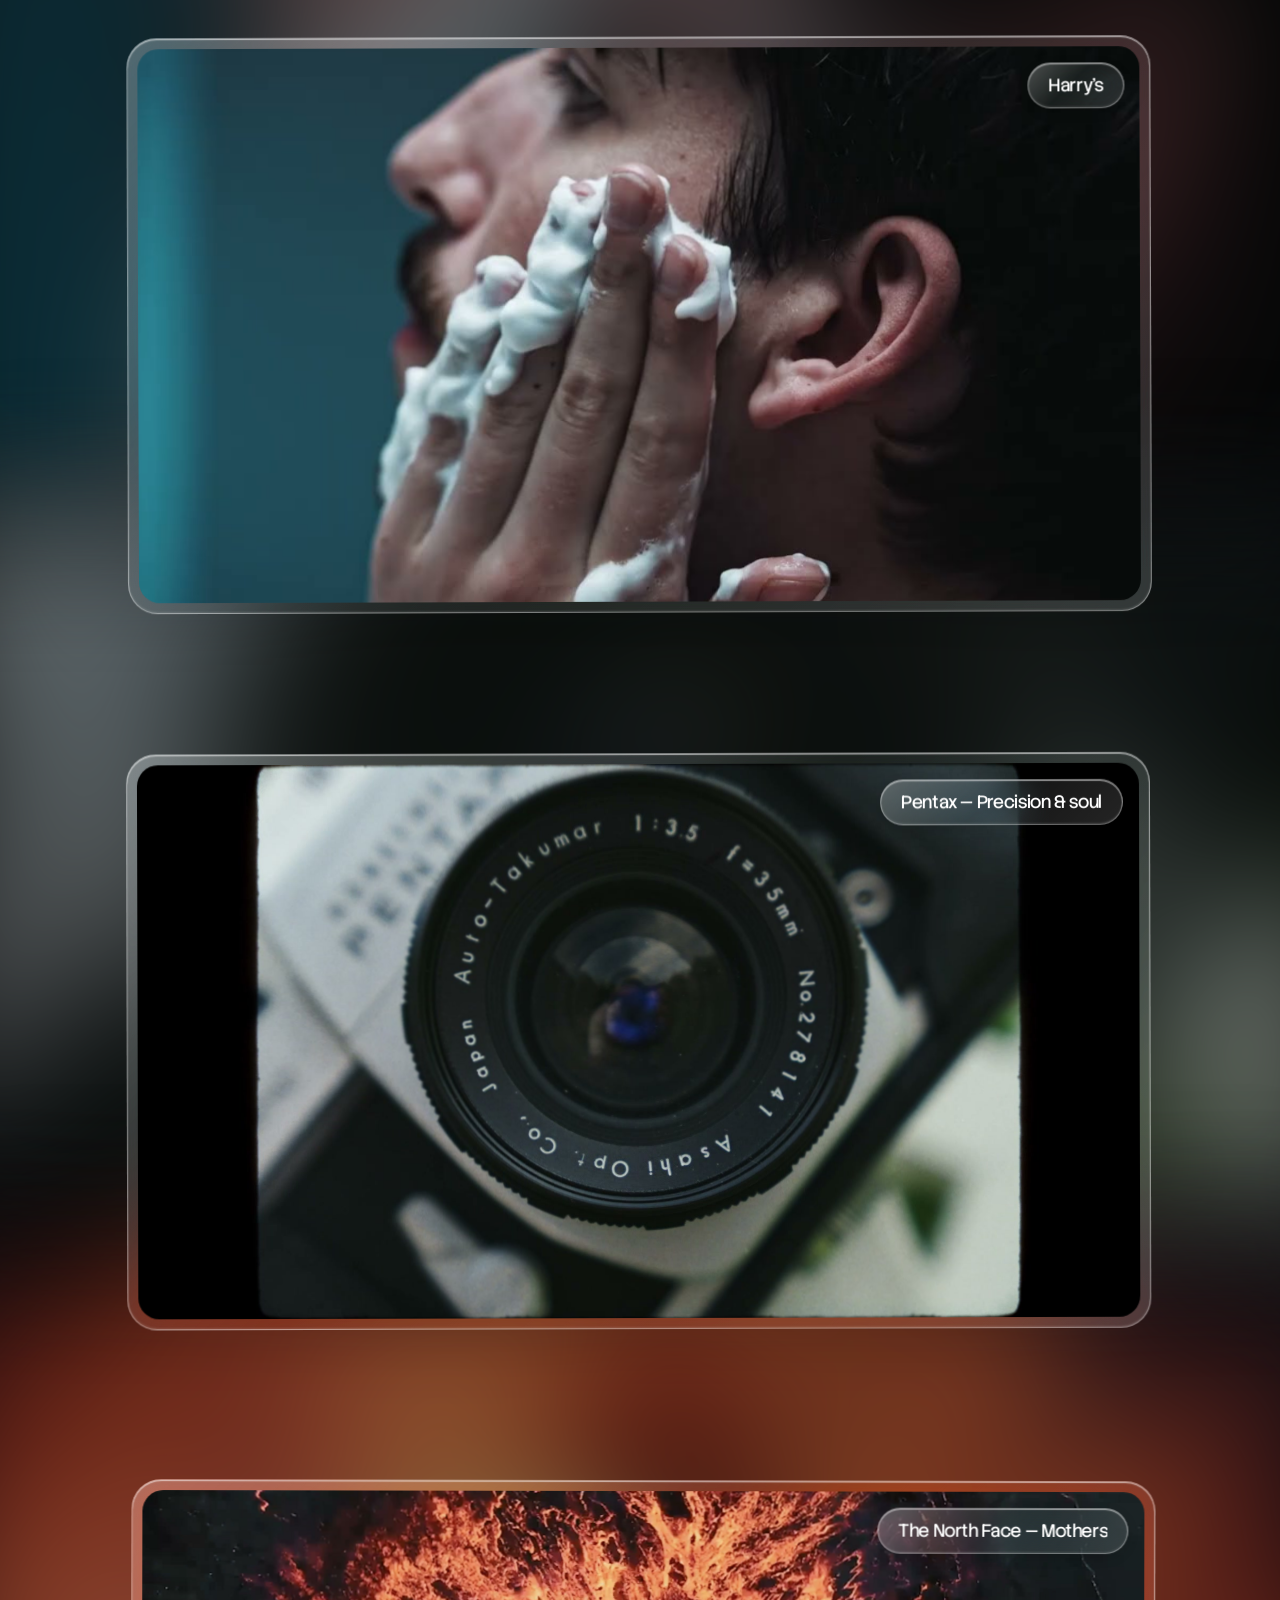
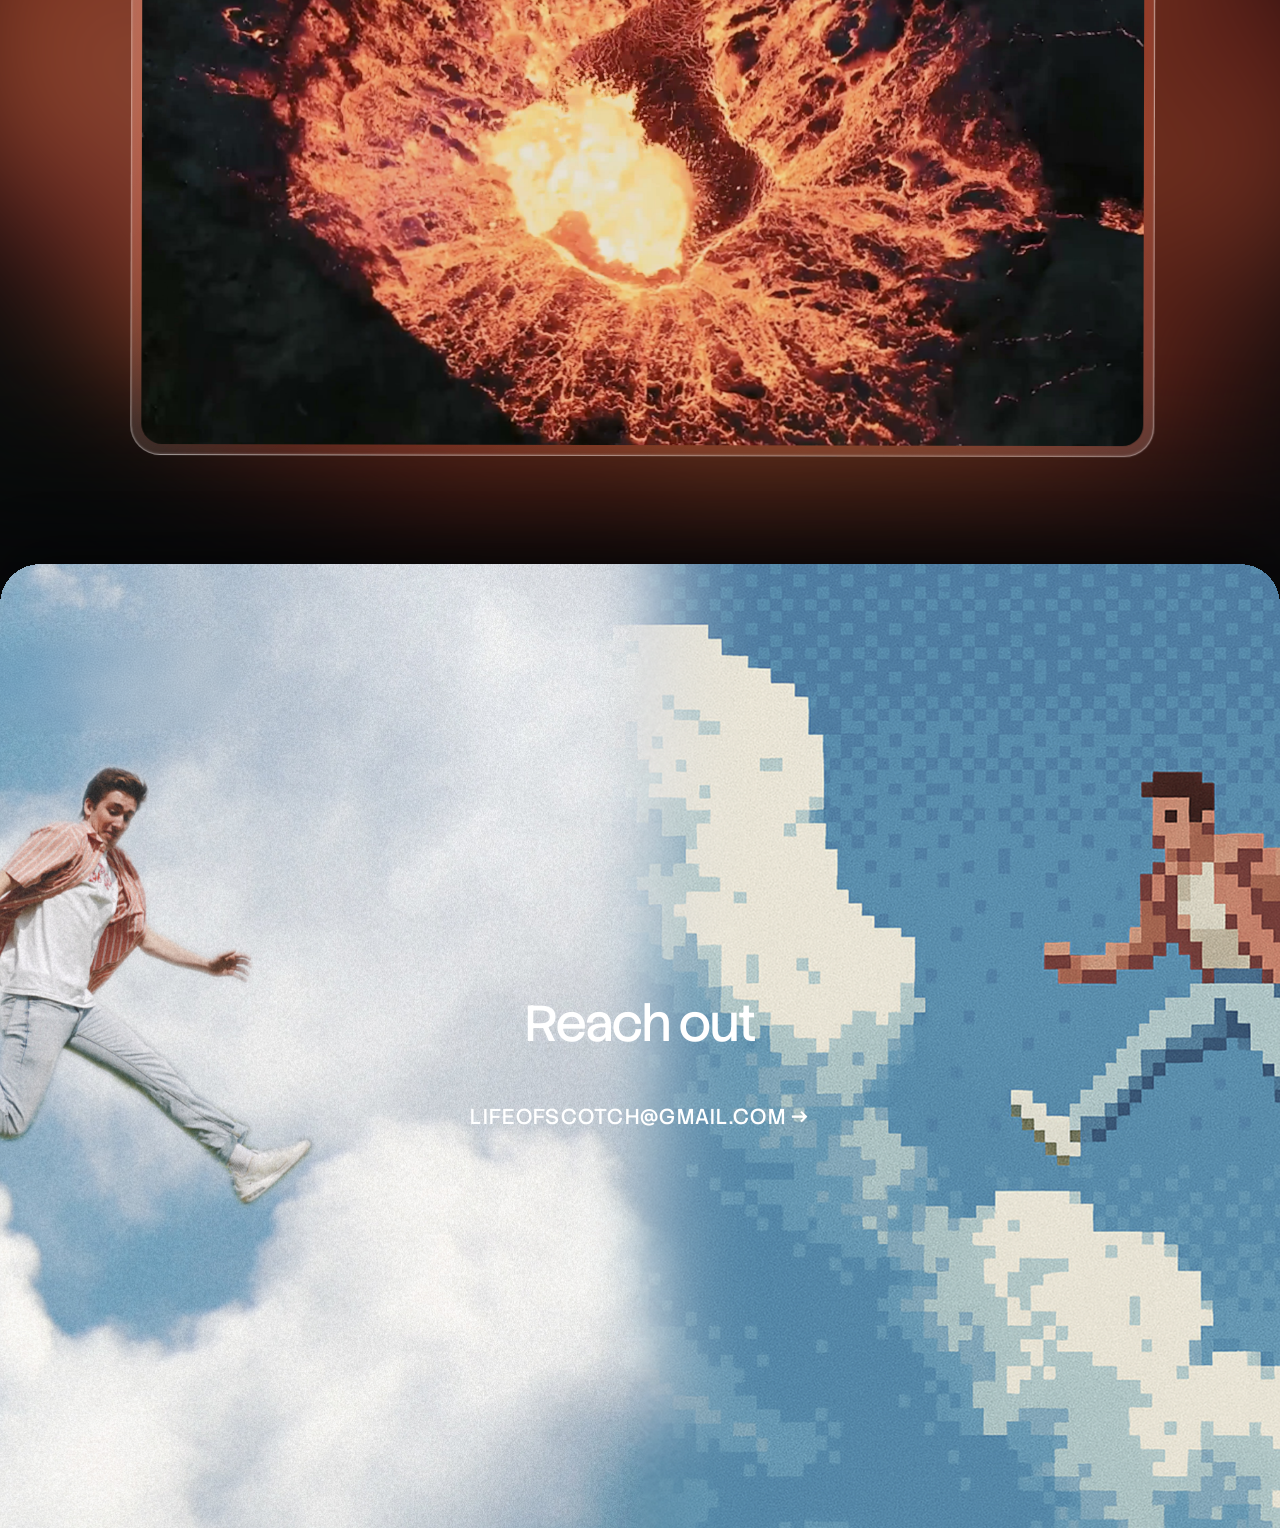
==== commit 8e3b19e7: "Work cards: remove the hover shine" ====
--- a/index.html
+++ b/index.html
@@ -19,7 +19,7 @@
 
   <!-- Core Stylesheets -->
   <link rel="stylesheet" href="css/base.css?v=1794968257">
-  <link rel="stylesheet" href="css/layers.css?v=1794970172">
+  <link rel="stylesheet" href="css/layers.css?v=1795449044">
   <link rel="stylesheet" href="css/components.css?v=1794967333">
   <link rel="stylesheet" href="css/contact.css?v=1794970793">
 </head>
@@ -177,7 +177,6 @@
               <div class="work-pill">
                 <h2 class="work-pill-title">Project Genie</h2>
               </div>
-              <span class="work-glare" aria-hidden="true"></span>
             </div>
           </div>
           <a class="work-layer-link" href="work/project-genie.html" aria-label="View Project Genie"></a>
@@ -195,7 +194,6 @@
               <div class="work-pill">
                 <h2 class="work-pill-title">Genie 3</h2>
               </div>
-              <span class="work-glare" aria-hidden="true"></span>
             </div>
           </div>
           <a class="work-layer-link" href="work/genie-3.html" aria-label="View Genie 3"></a>
@@ -213,7 +211,6 @@
               <div class="work-pill">
                 <h2 class="work-pill-title">BYU Women’s Soccer — All in</h2>
               </div>
-              <span class="work-glare" aria-hidden="true"></span>
             </div>
           </div>
           <a class="work-layer-link" href="work/byu-soccer.html" aria-label="View BYU Women’s Soccer — All In"></a>
@@ -231,7 +228,6 @@
               <div class="work-pill">
                 <h2 class="work-pill-title">Dickies — Anywear</h2>
               </div>
-              <span class="work-glare" aria-hidden="true"></span>
             </div>
           </div>
           <a class="work-layer-link" href="work/dickies.html" aria-label="View Dickies — Anywear"></a>
@@ -249,7 +245,6 @@
               <div class="work-pill">
                 <h2 class="work-pill-title">Ibis — Strength in motion</h2>
               </div>
-              <span class="work-glare" aria-hidden="true"></span>
             </div>
           </div>
           <a class="work-layer-link" href="work/ibis.html" aria-label="View Ibis — Strength in Motion"></a>
@@ -267,7 +262,6 @@
               <div class="work-pill">
                 <h2 class="work-pill-title">Tillamook — All in</h2>
               </div>
-              <span class="work-glare" aria-hidden="true"></span>
             </div>
           </div>
           <a class="work-layer-link" href="work/tillamook.html" aria-label="View Tillamook — All In"></a>
@@ -285,7 +279,6 @@
               <div class="work-pill">
                 <h2 class="work-pill-title">Harry’s</h2>
               </div>
-              <span class="work-glare" aria-hidden="true"></span>
             </div>
           </div>
           <a class="work-layer-link" href="work/harrys.html" aria-label="View Harry’s"></a>
@@ -303,7 +296,6 @@
               <div class="work-pill">
                 <h2 class="work-pill-title">Pentax — Precision &amp; soul</h2>
               </div>
-              <span class="work-glare" aria-hidden="true"></span>
             </div>
           </div>
           <a class="work-layer-link" href="work/pentax.html" aria-label="View Pentax — Precision &amp; Soul"></a>
@@ -321,7 +313,6 @@
               <div class="work-pill">
                 <h2 class="work-pill-title">The North Face — Mothers</h2>
               </div>
-              <span class="work-glare" aria-hidden="true"></span>
             </div>
           </div>
           <a class="work-layer-link" href="work/north-face.html" aria-label="View The North Face — Mothers"></a>
@@ -370,7 +361,7 @@
   <script src="js/parallax.js?v=1793654660"></script>
   <script src="js/cycle-words.js?v=1793650550"></script>
   <script src="js/main.js?v=1794966749"></script>
-  <script src="js/work-layers.js?v=1794964551"></script>
+  <script src="js/work-layers.js?v=1795449044"></script>
   <script src="js/sand-text.js?v=1794969351"></script>
   <script src="js/contact.js?v=1794970793"></script>
 </body>
--- a/css/layers.css
+++ b/css/layers.css
@@ -593,19 +593,6 @@
 }
 .work-layer.is-hovered .plane-media img { transform: scale(1.06); }
 
-/* Soft highlight that follows the cursor across the glass */
-.work-glare {
-  position: absolute;
-  inset: 0;
-  border-radius: inherit;
-  background: radial-gradient(circle at var(--gx, 50%) var(--gy, 0%), rgba(255, 255, 255, 0.13) 0%, rgba(255, 255, 255, 0) 32%);
-  opacity: 0;
-  transition: opacity 0.4s ease;
-  pointer-events: none;
-  z-index: 10;
-}
-.work-layer.is-hovered .work-glare { opacity: 1; }
-
 .work-layer-link {
   position: absolute;
   inset: 0;
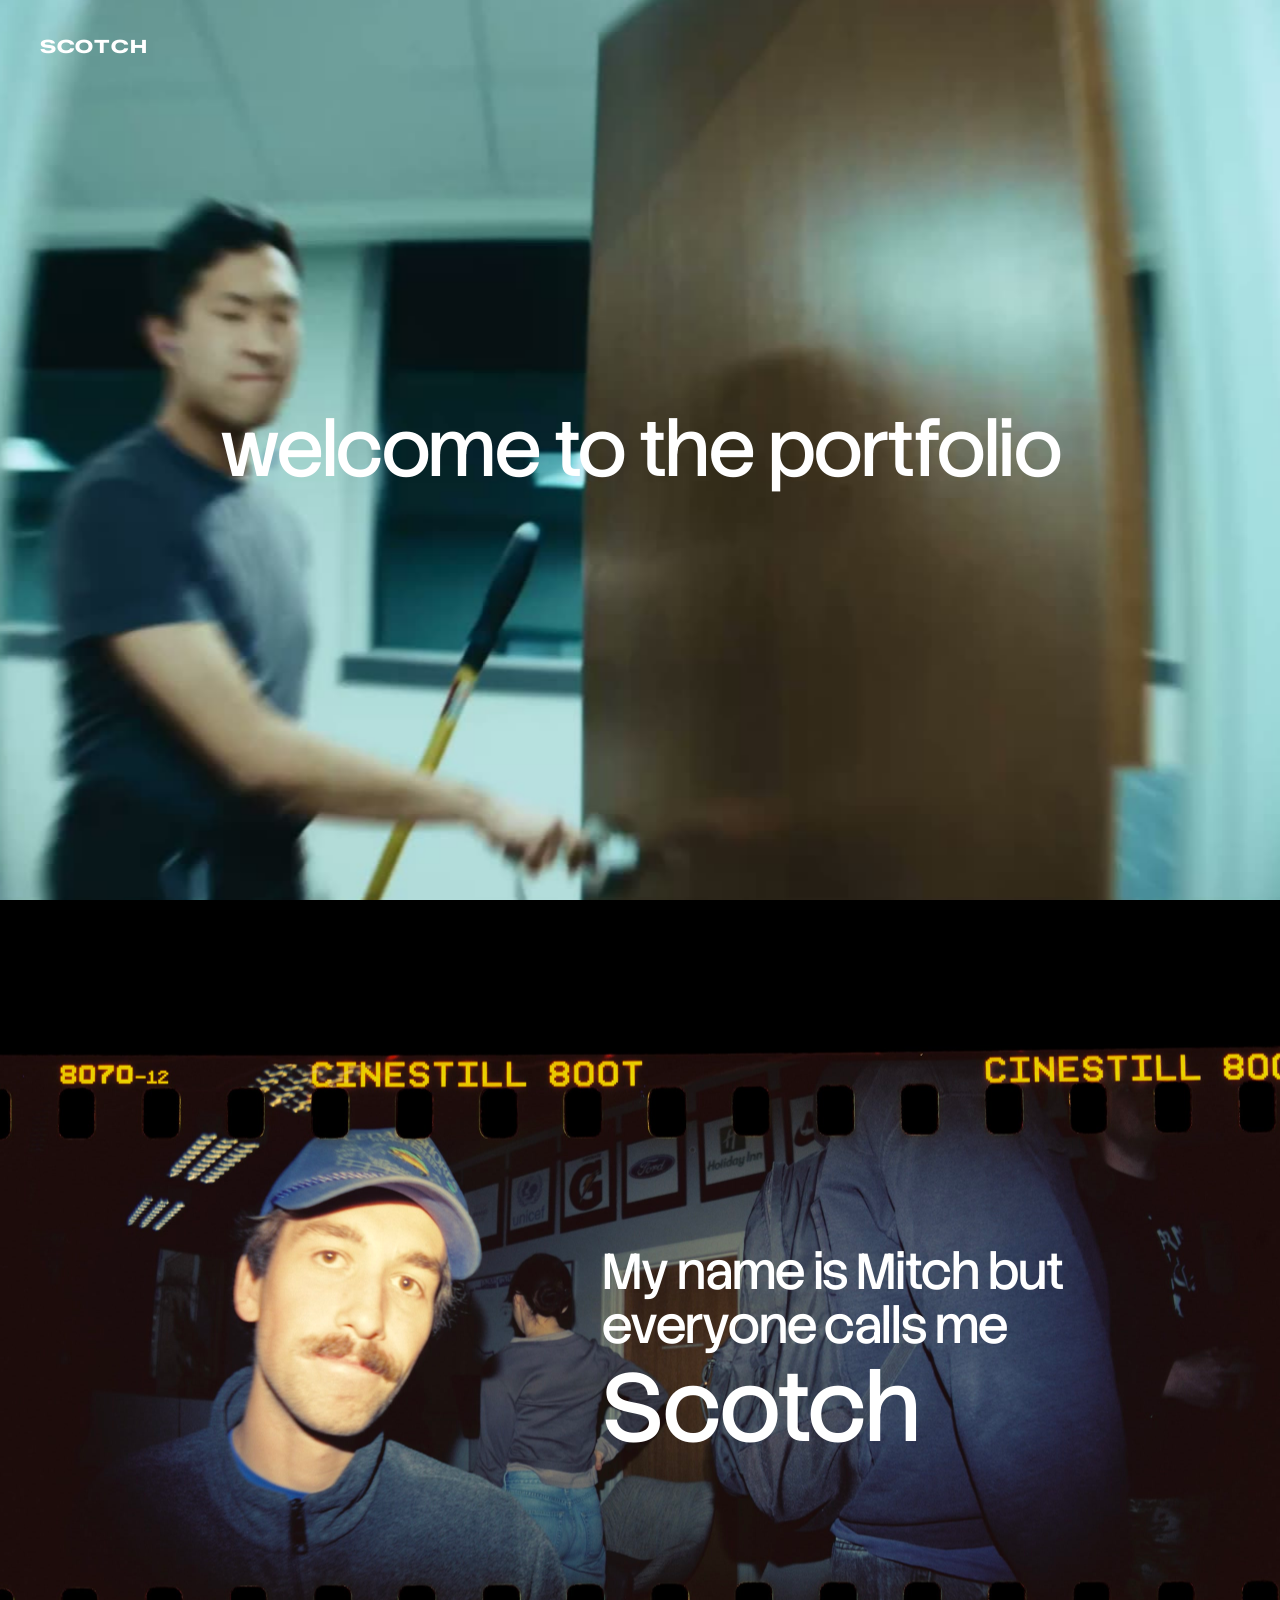
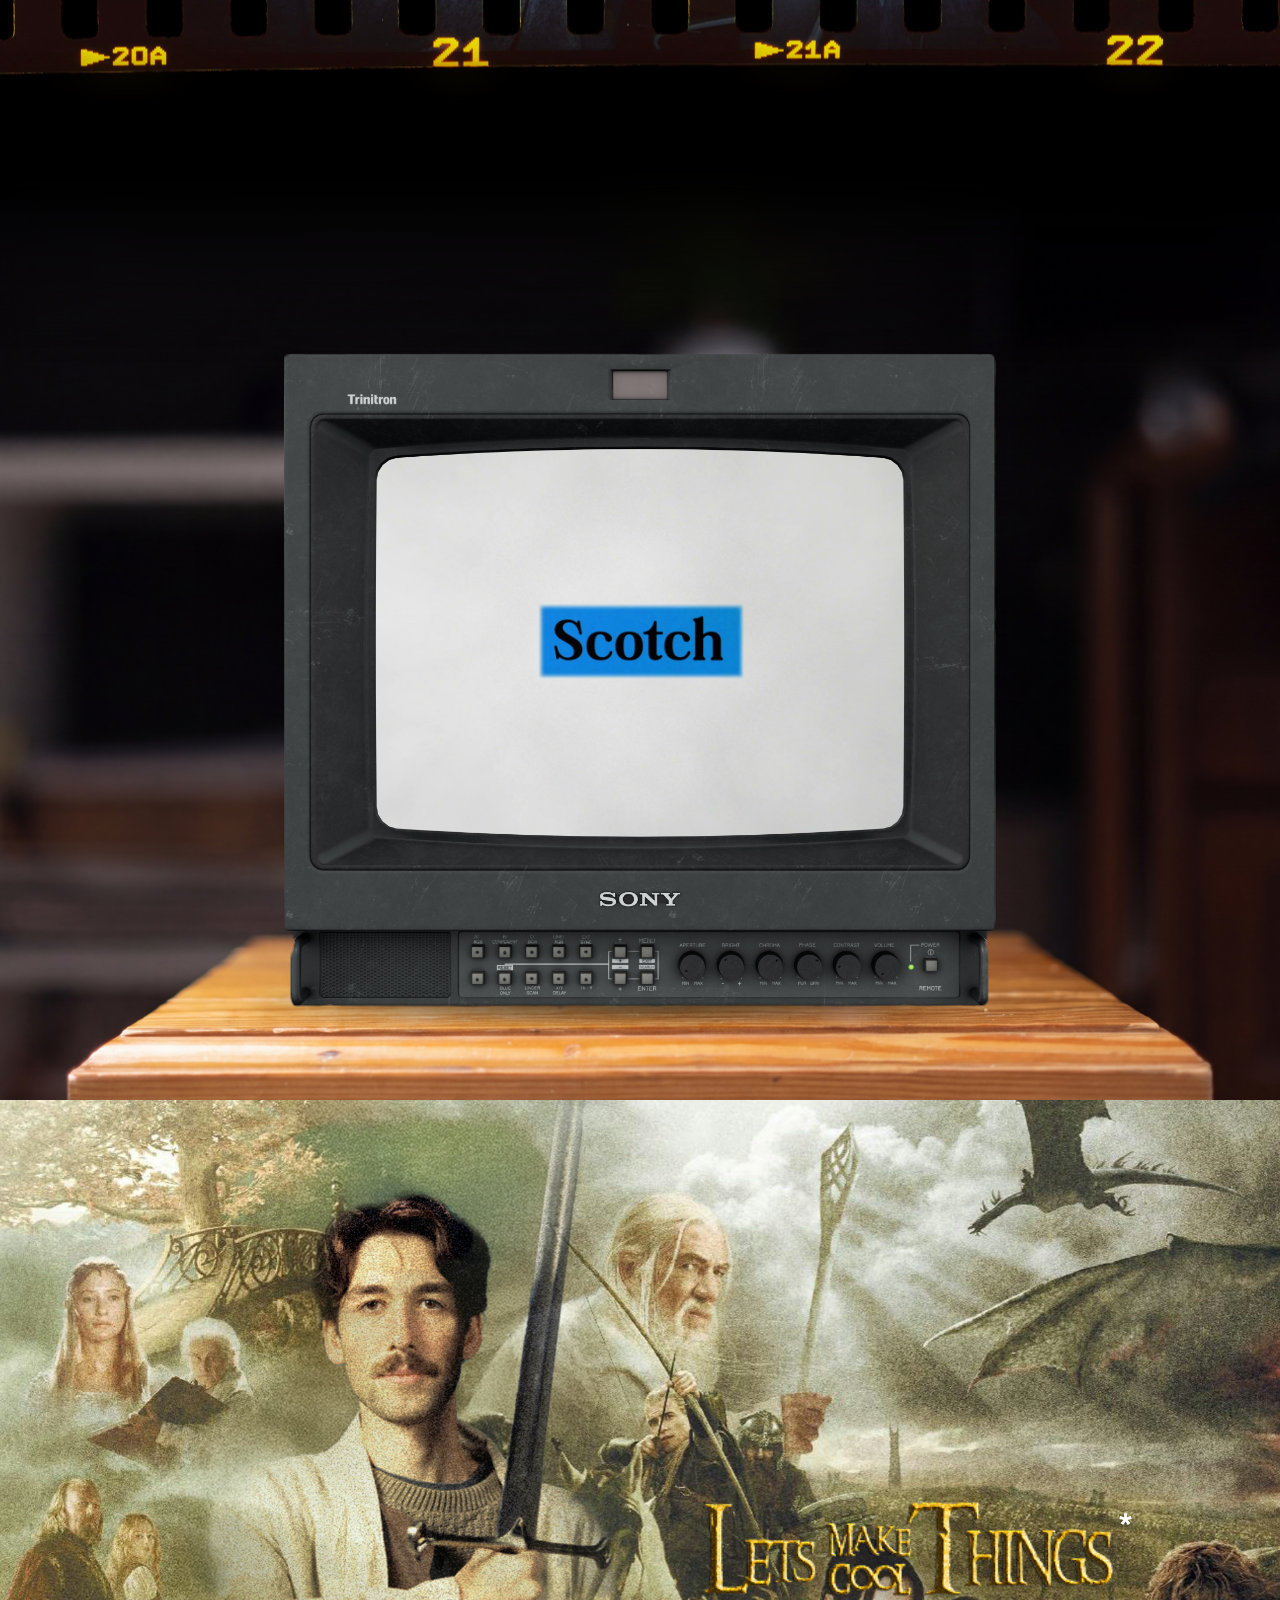
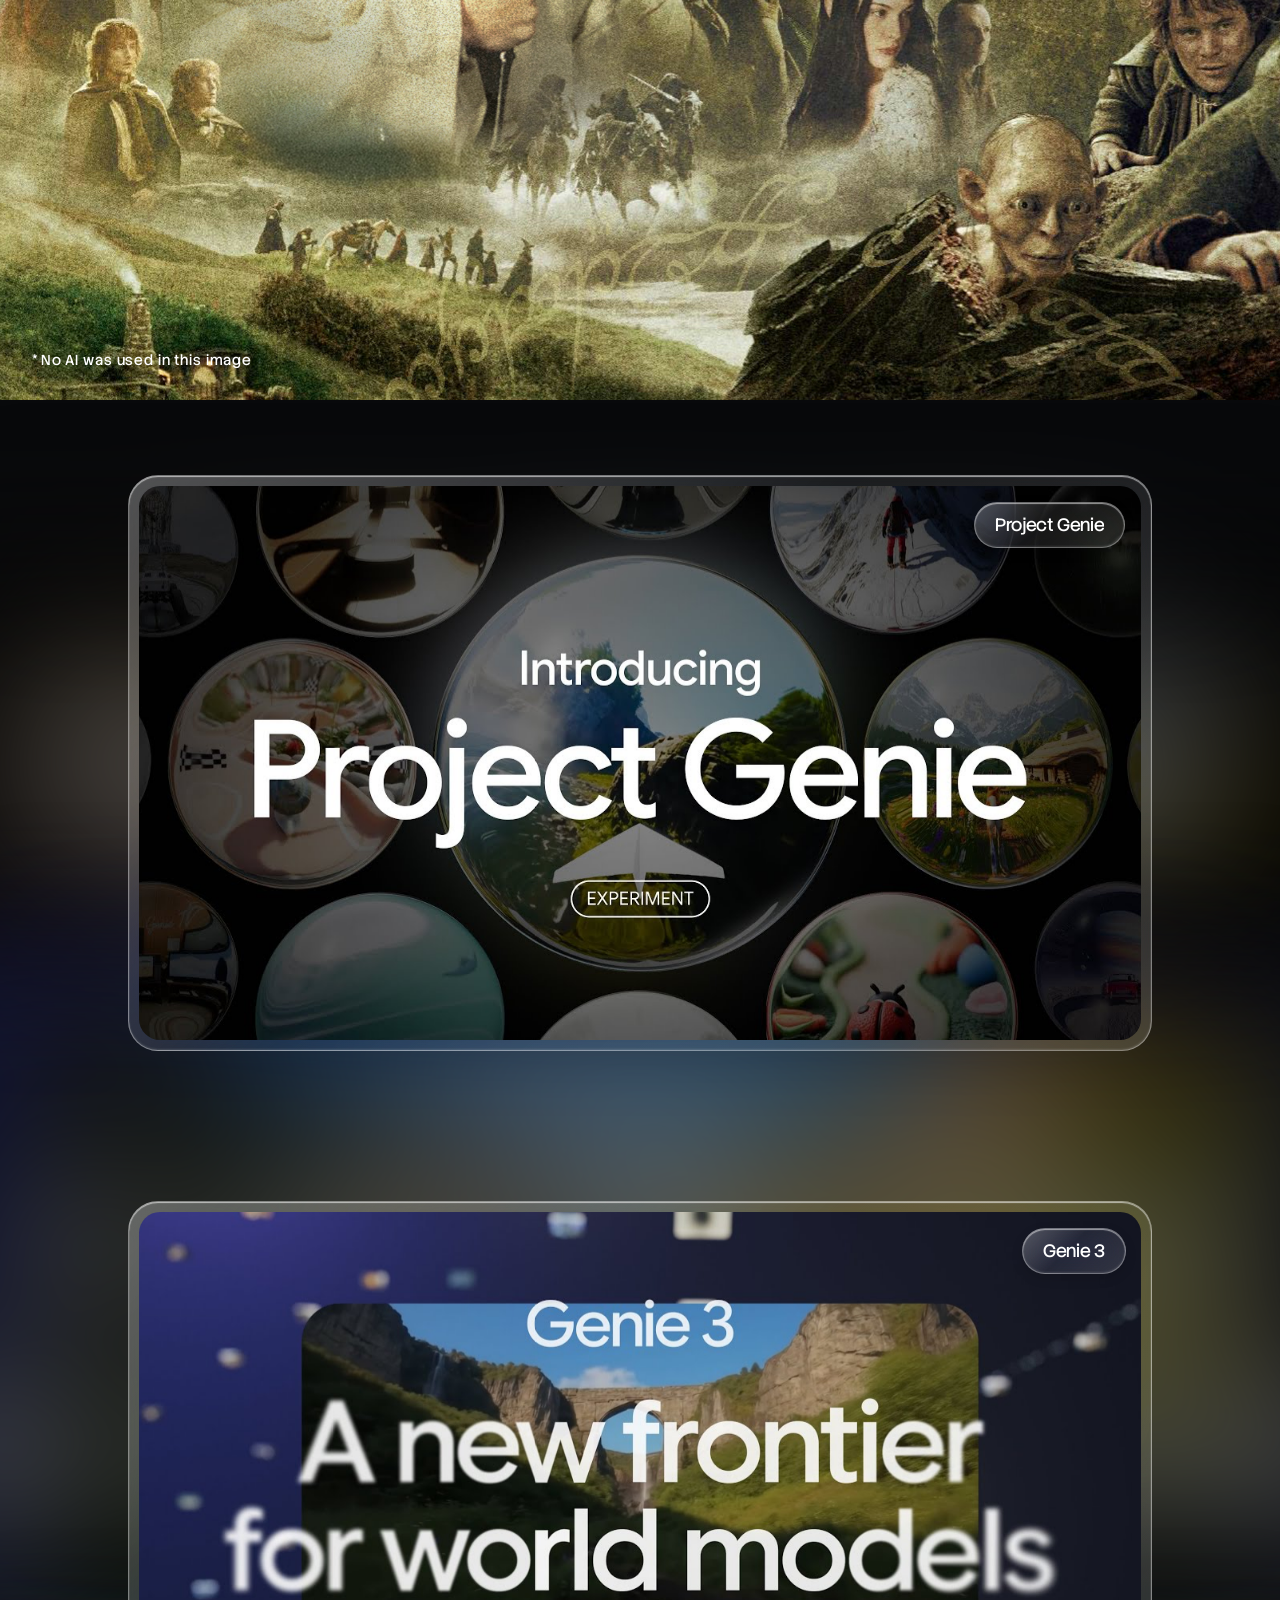
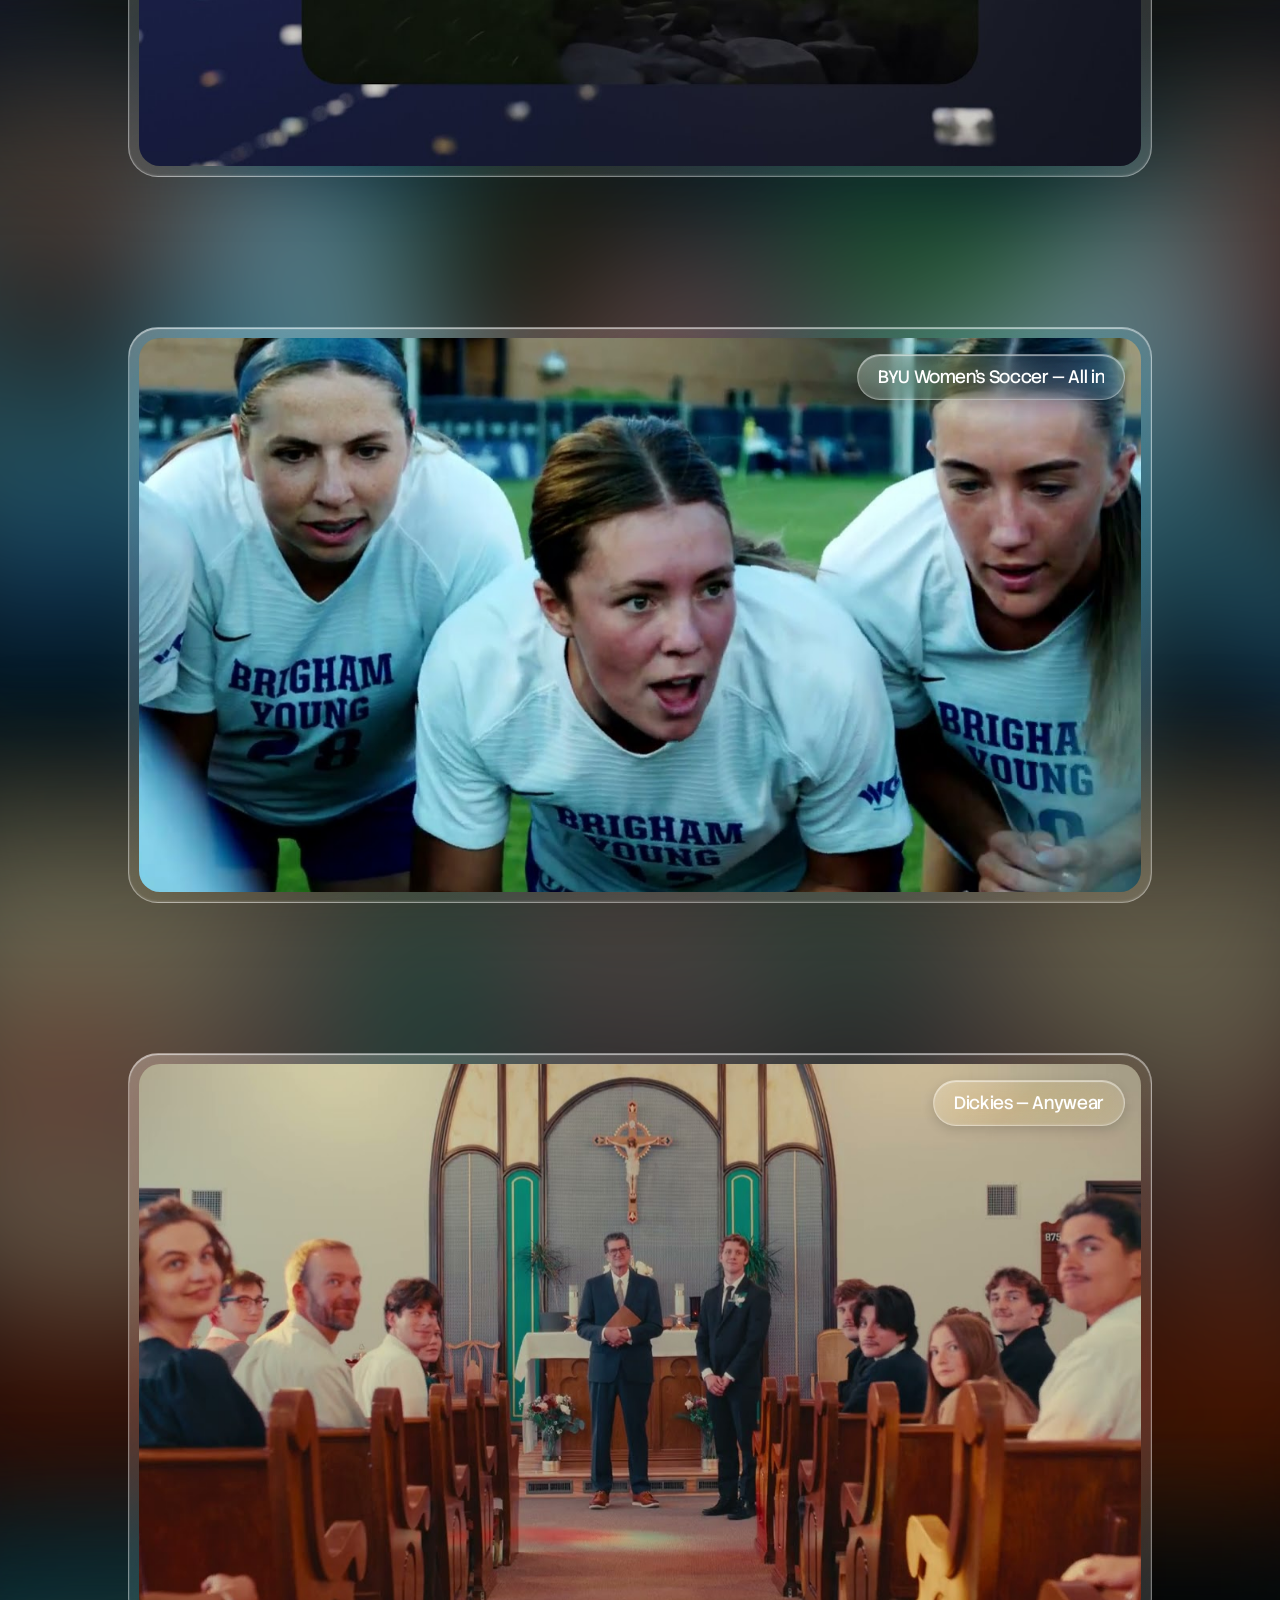
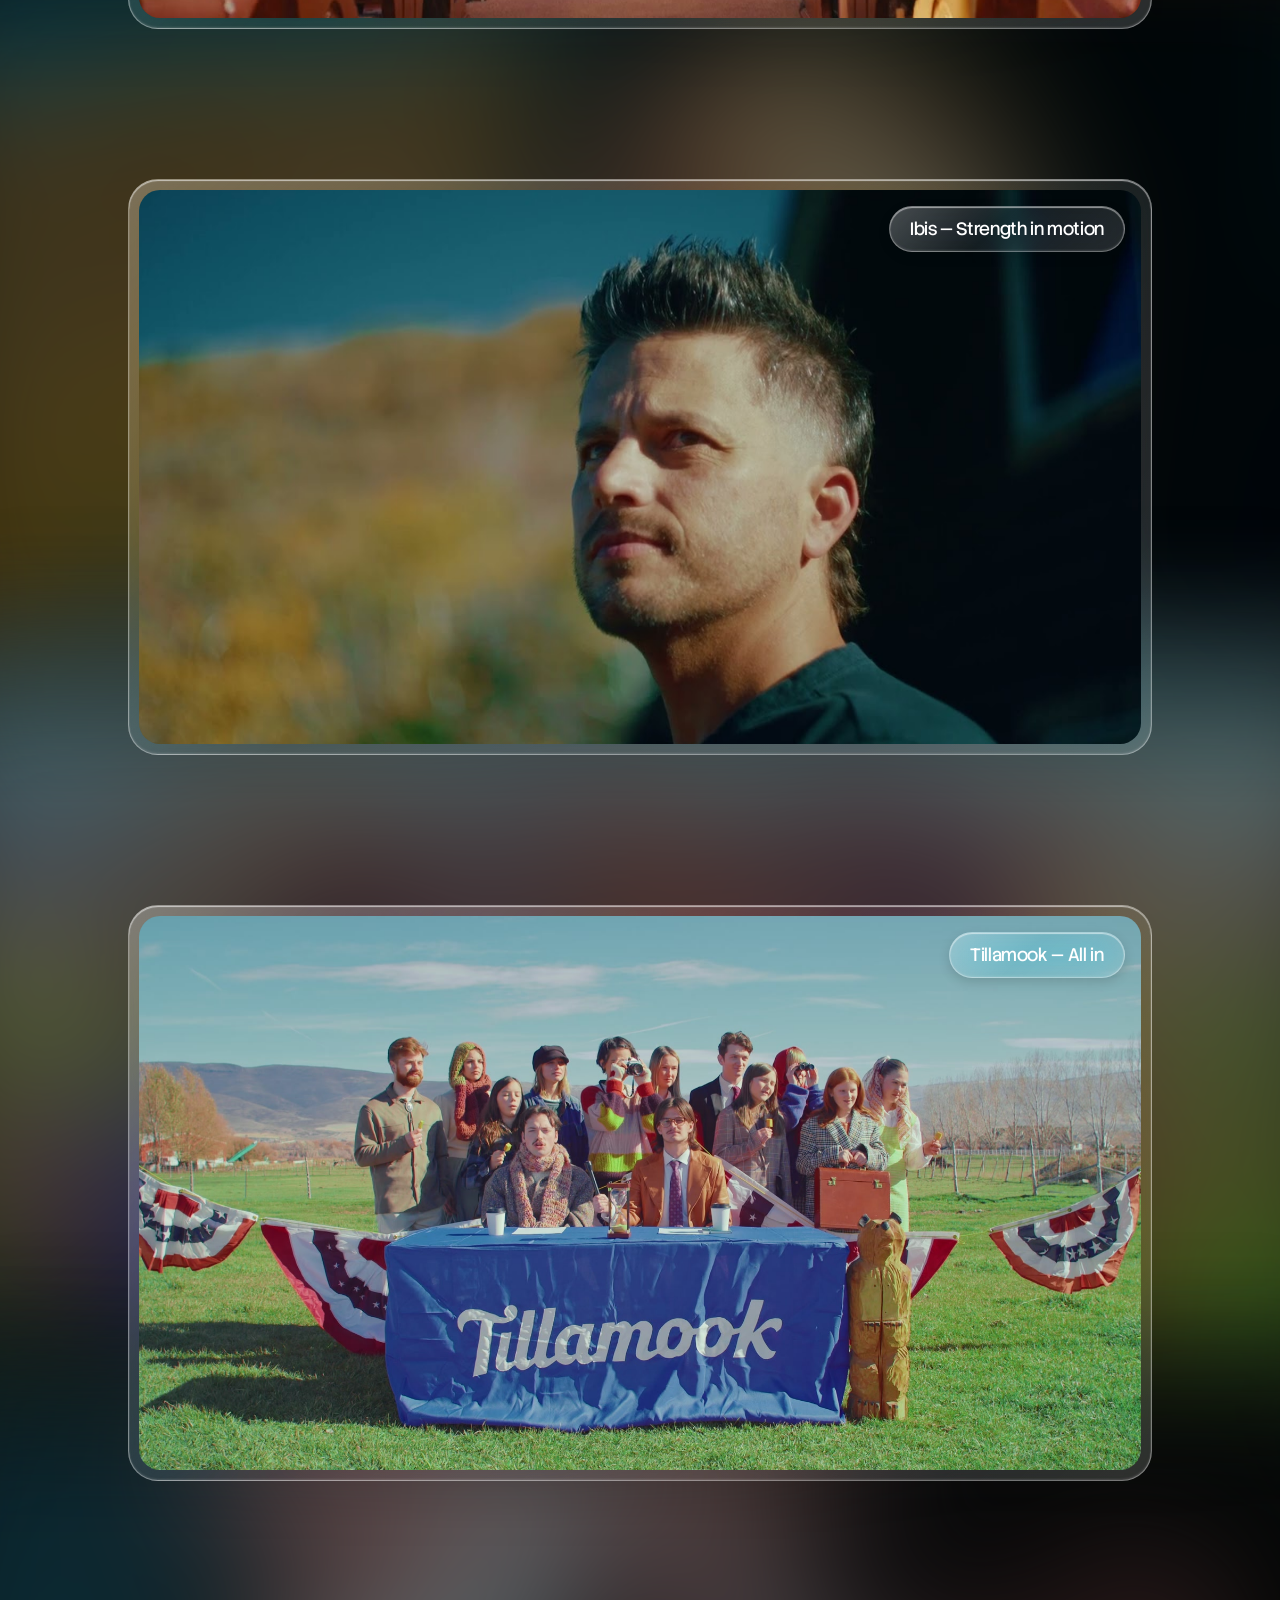
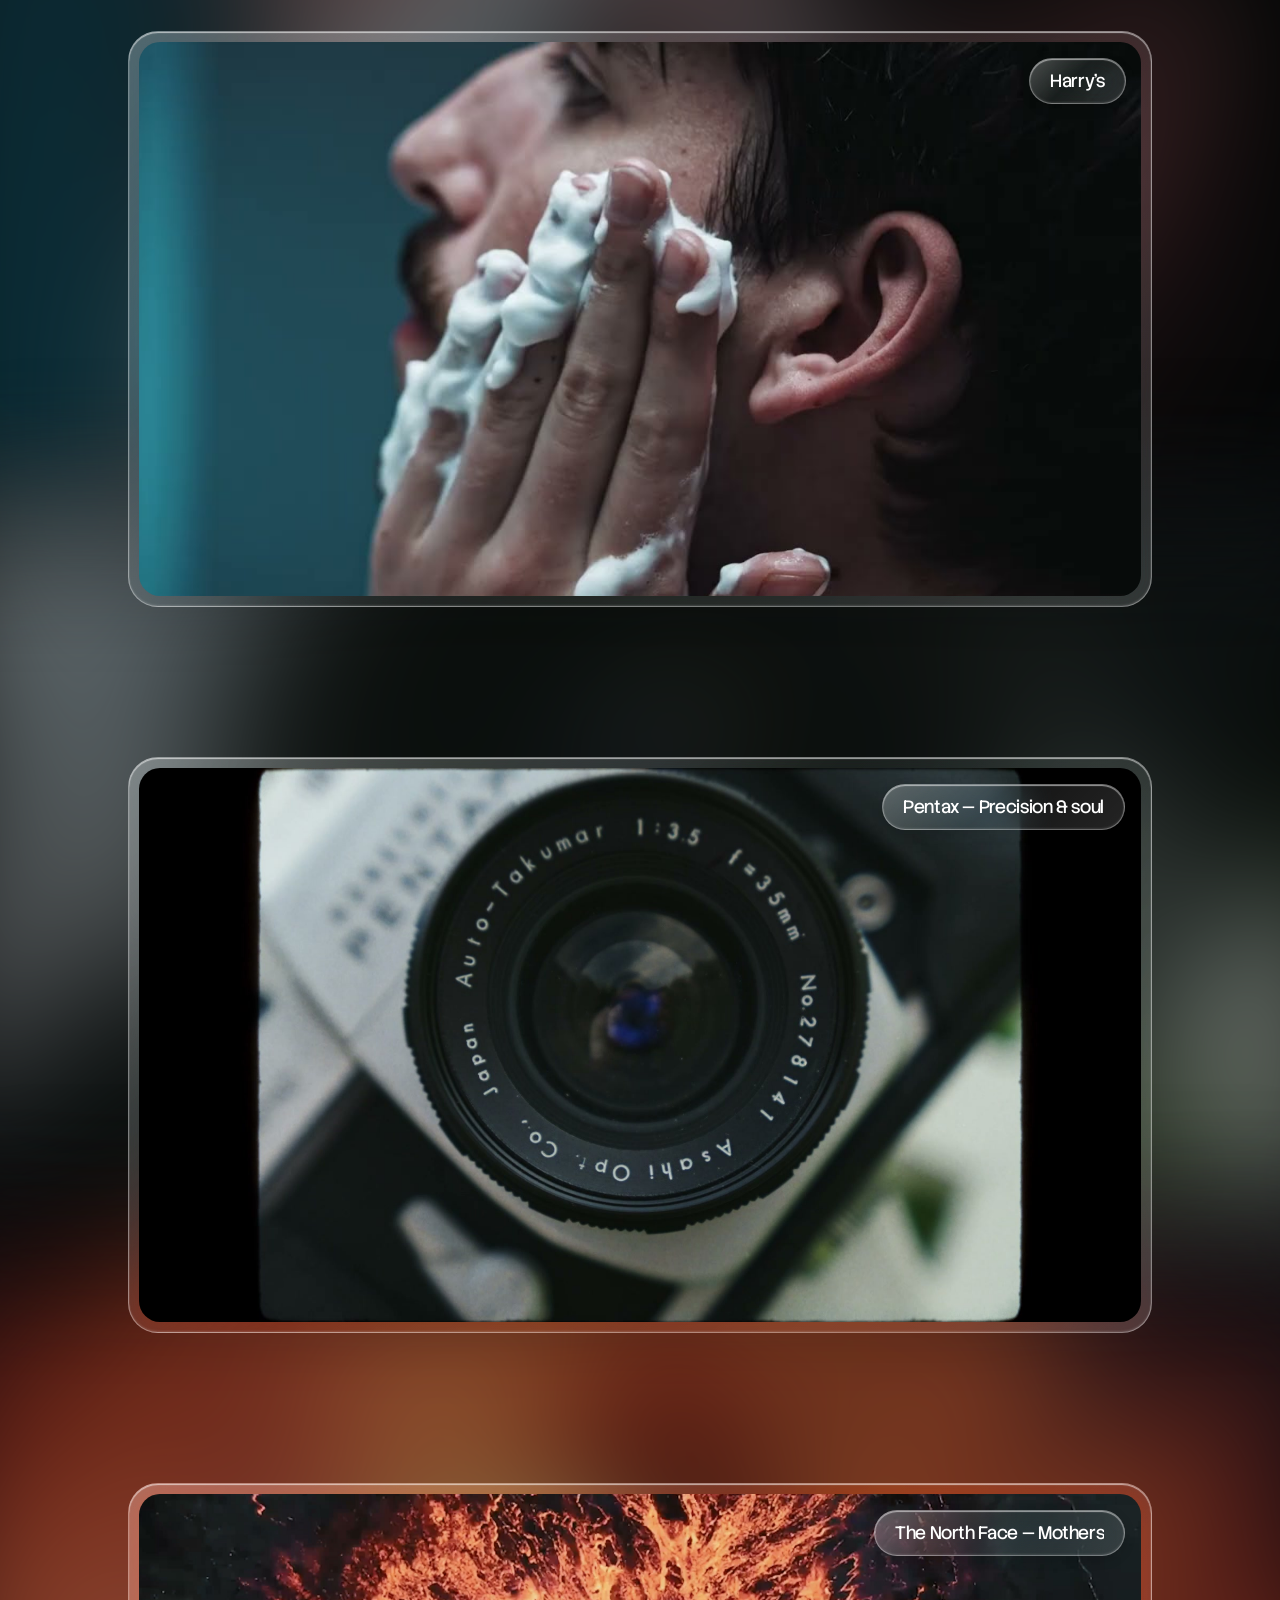
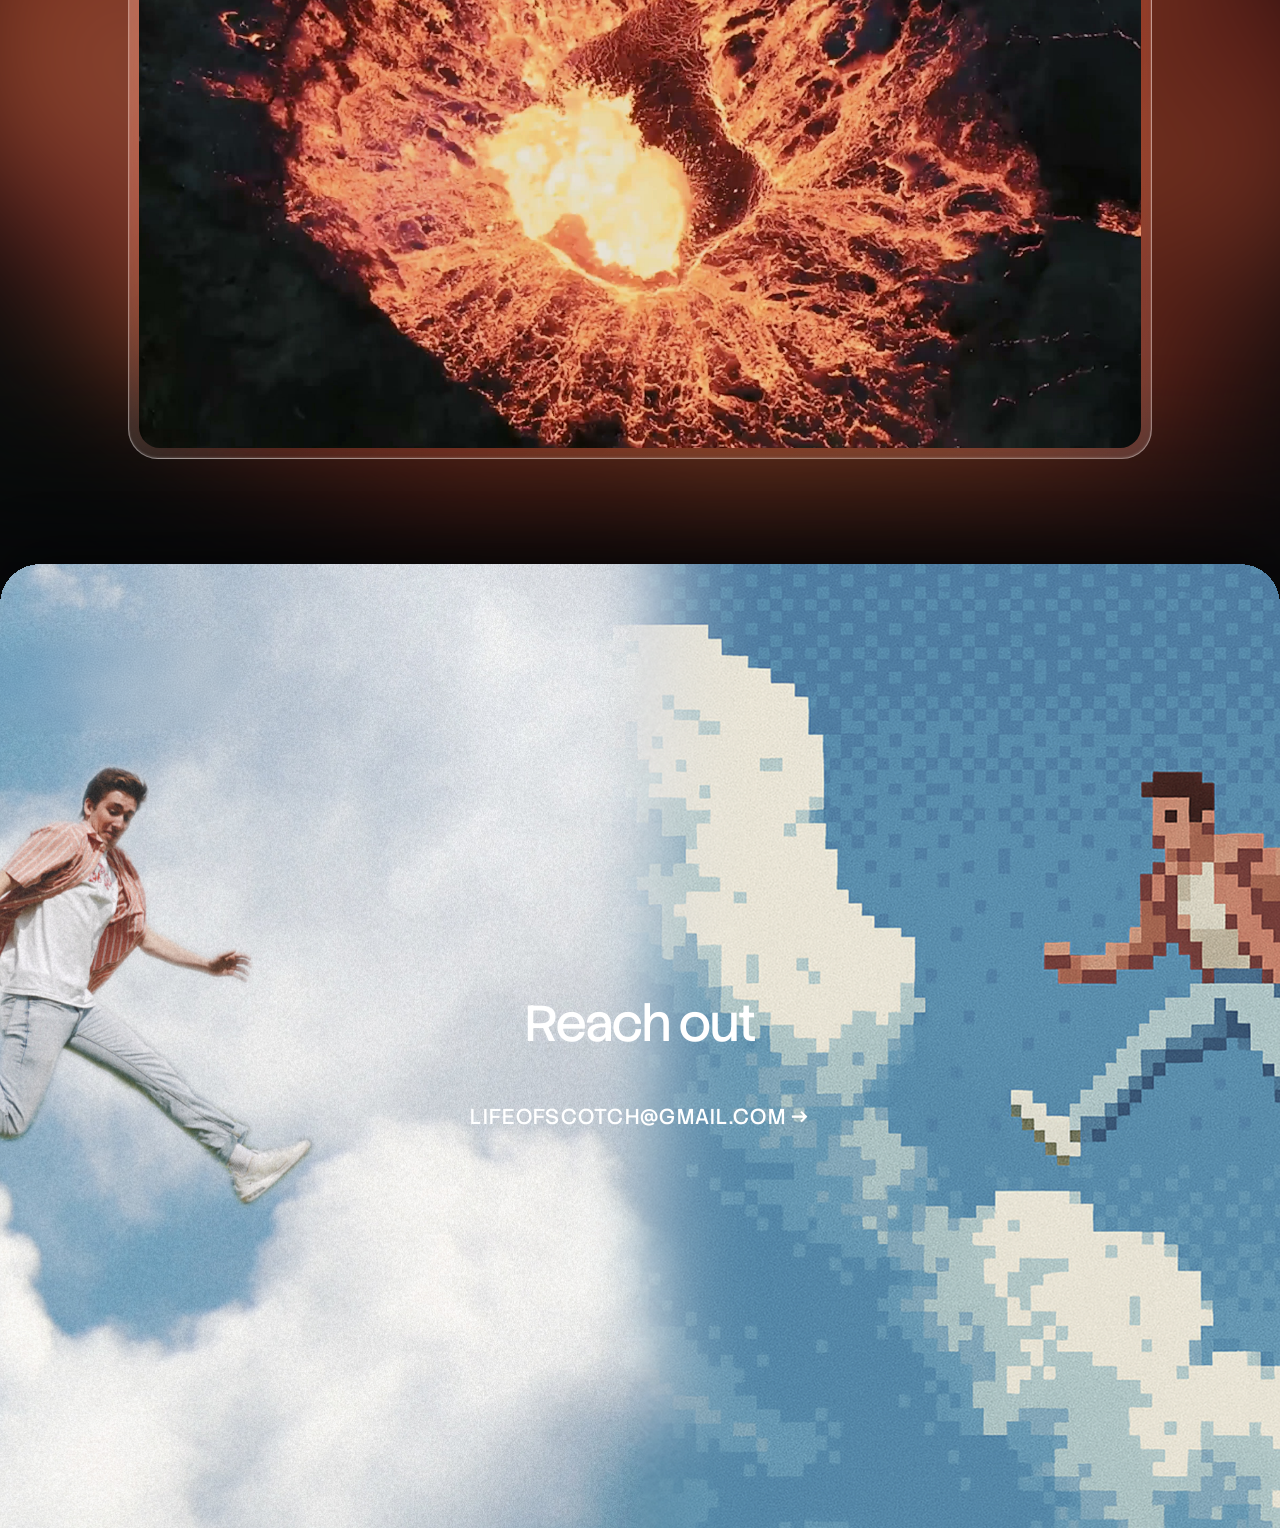
==== commit f6c18b57: "Work cards: remove idle floating; hover tilt only (loop sleeps when idle)" ====
--- a/index.html
+++ b/index.html
@@ -361,7 +361,7 @@
   <script src="js/parallax.js?v=1793654660"></script>
   <script src="js/cycle-words.js?v=1793650550"></script>
   <script src="js/main.js?v=1794966749"></script>
-  <script src="js/work-layers.js?v=1795449044"></script>
+  <script src="js/work-layers.js?v=1795452912"></script>
   <script src="js/sand-text.js?v=1794969351"></script>
   <script src="js/contact.js?v=1794970793"></script>
 </body>
--- a/css/layers.css
+++ b/css/layers.css
@@ -479,7 +479,7 @@
    js/work-layers.js drives the floating + hover physics (one rAF loop, transform only):
      .work-card        untransformed hit area (holds the link, so hover never jitters)
      .work-card-float  moved by JS: float drift + tilt "pressed back" under the cursor
-     .work-card-glass  glass frame around the media; .work-glare follows the cursor
+     .work-card-glass  glass frame around the media
    -------------------------------------------------------------------------- */
 .work-anchor { height: 0; }
 
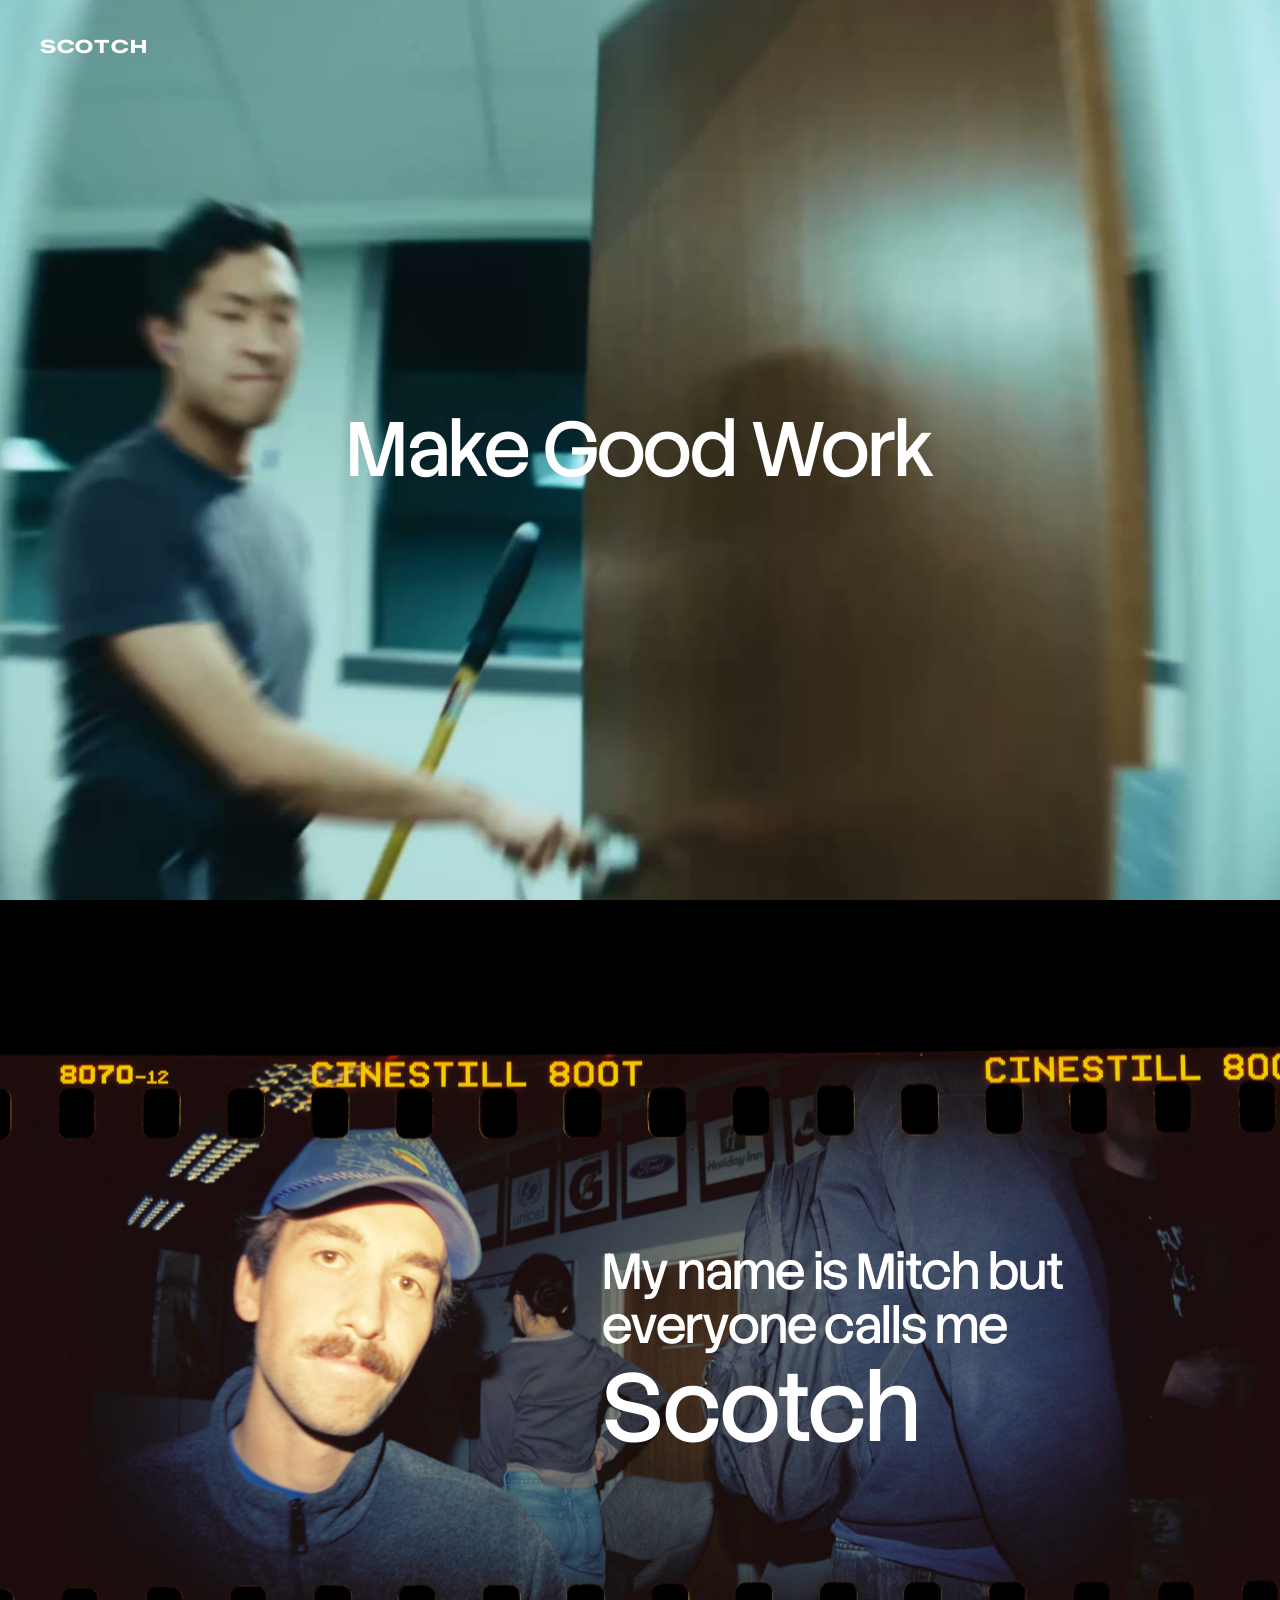
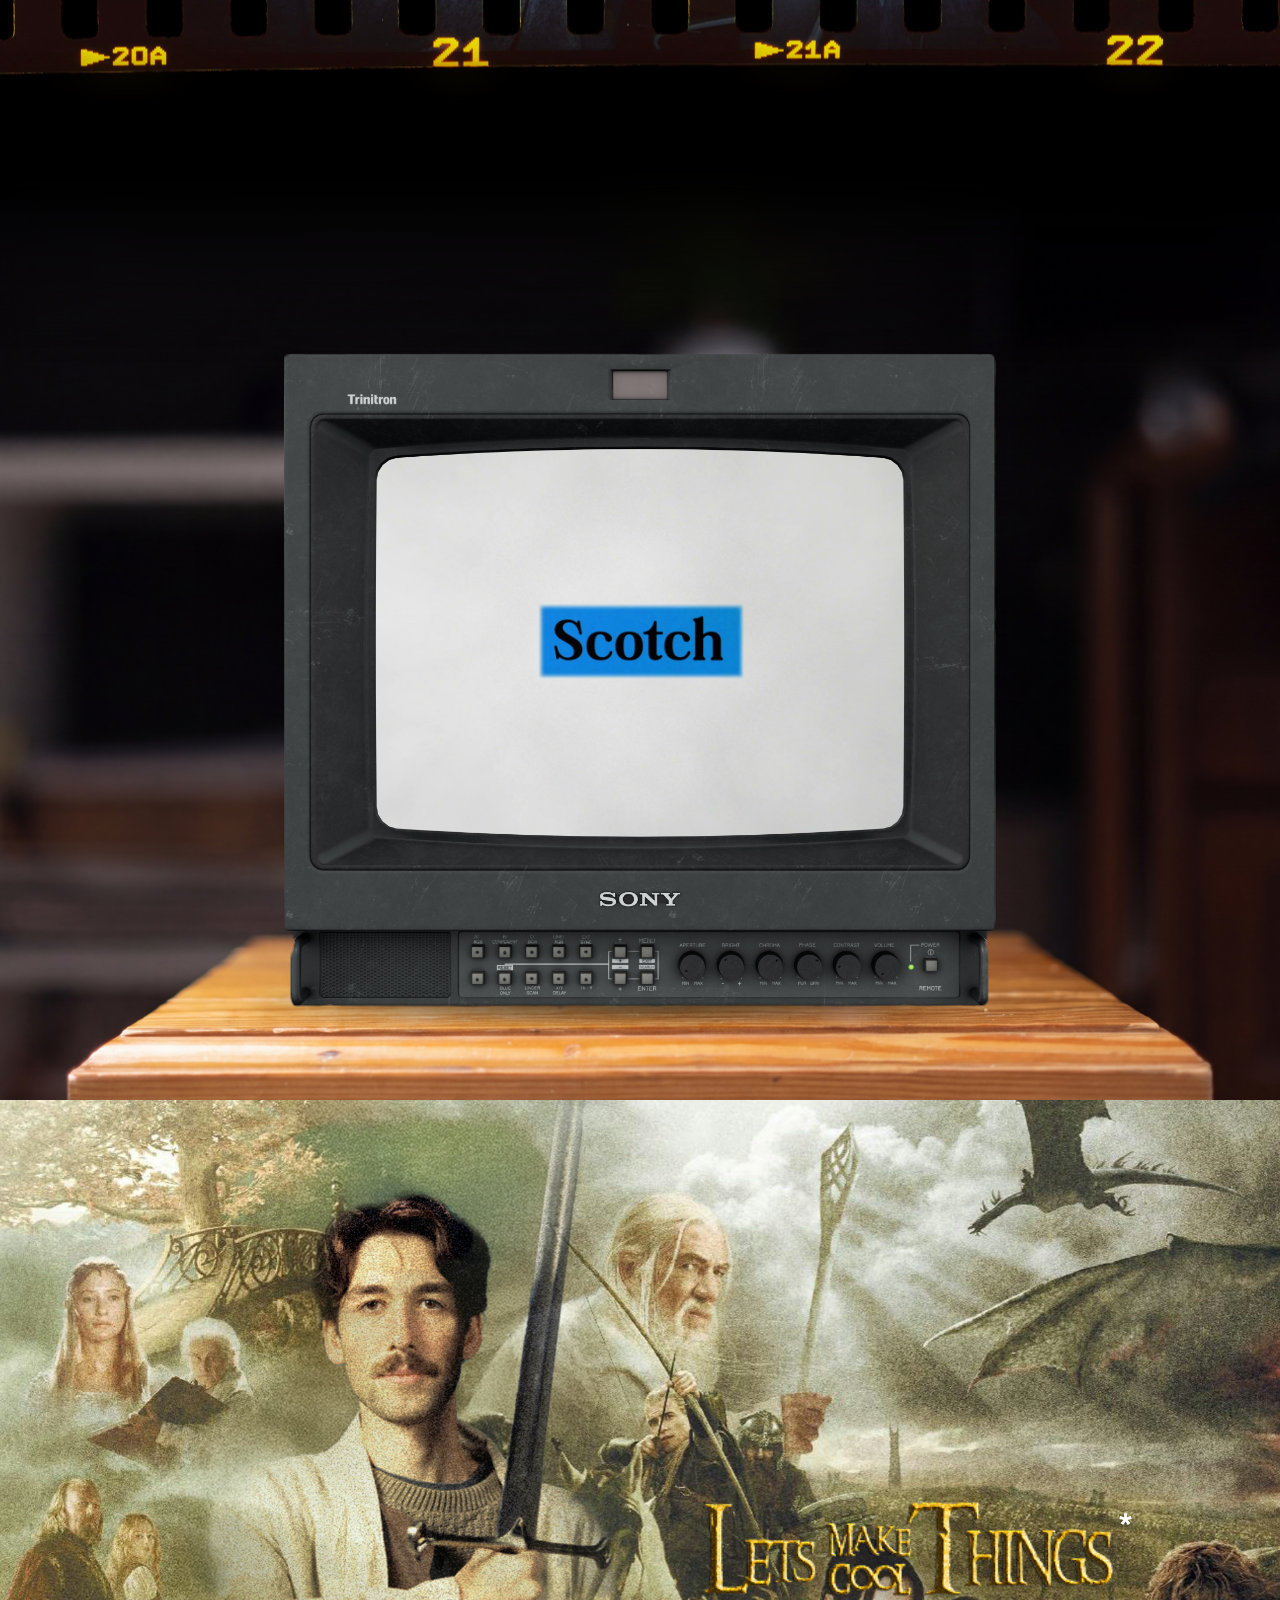
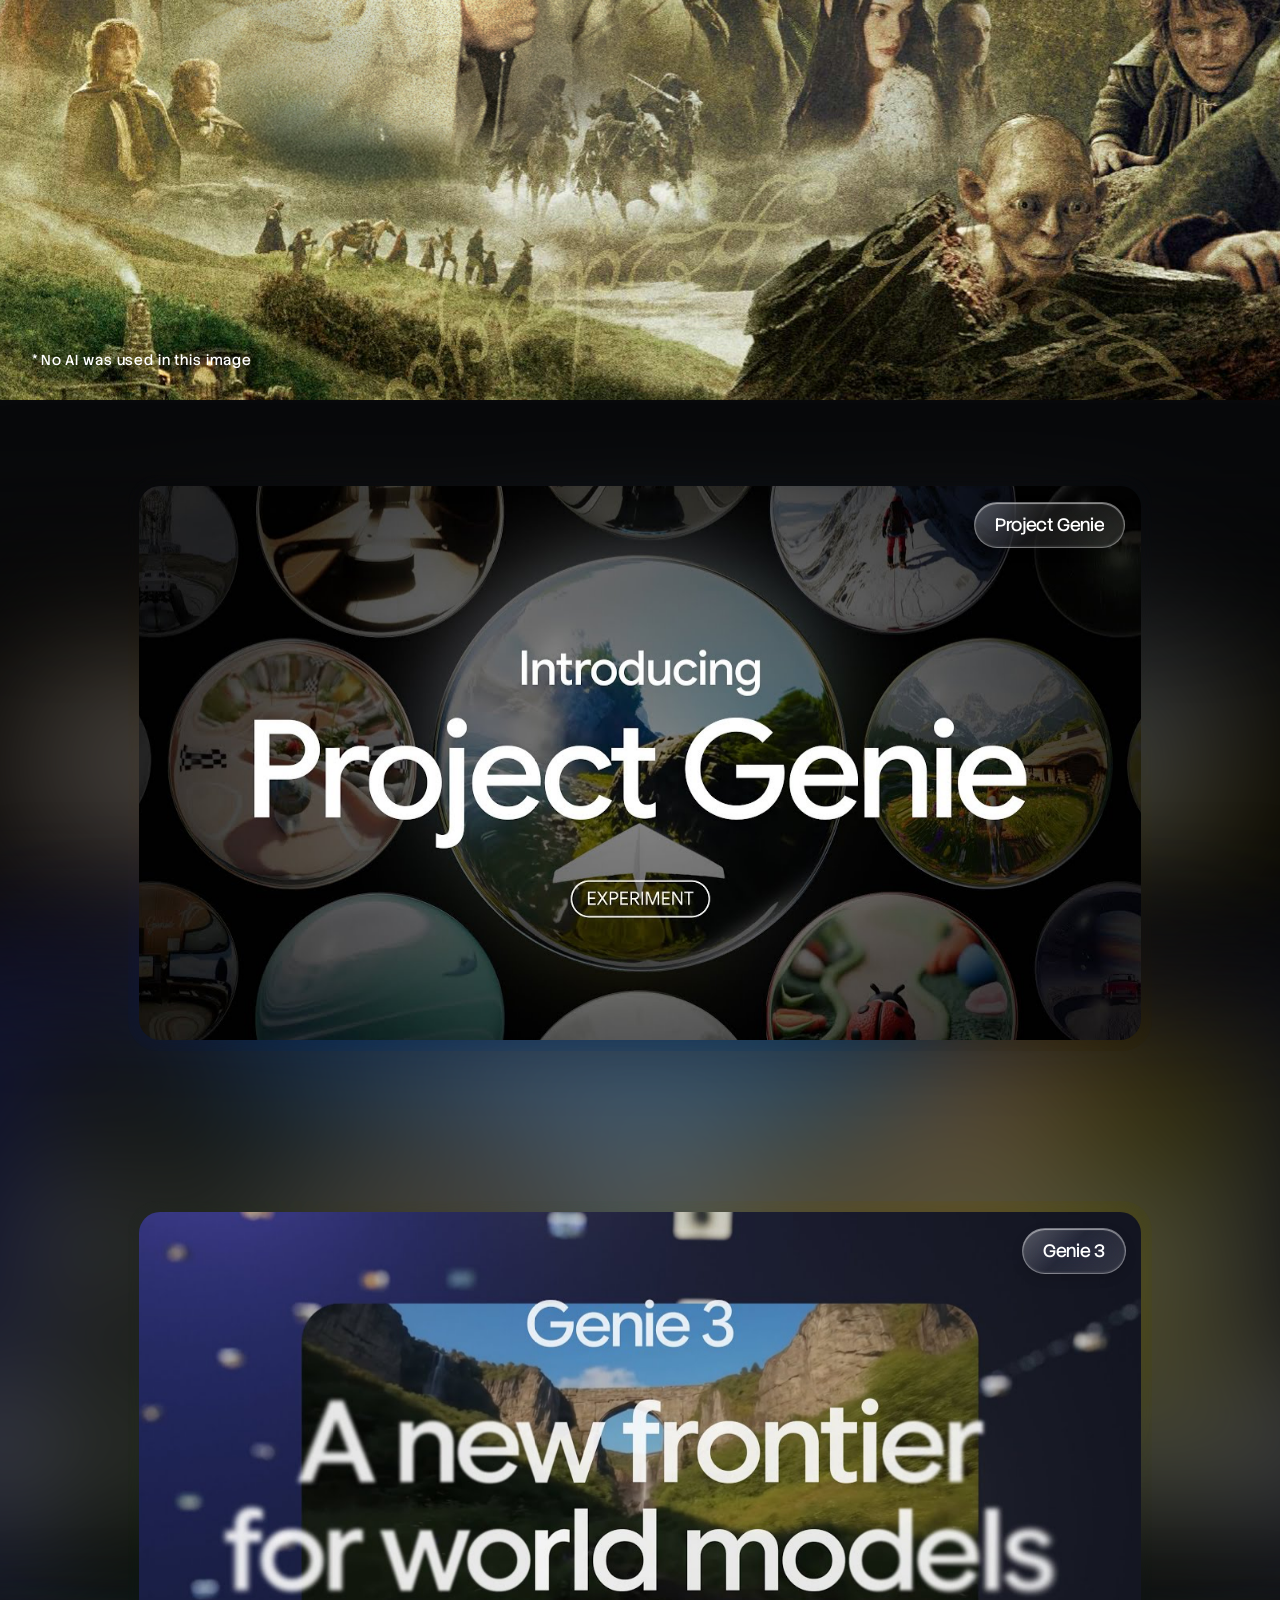
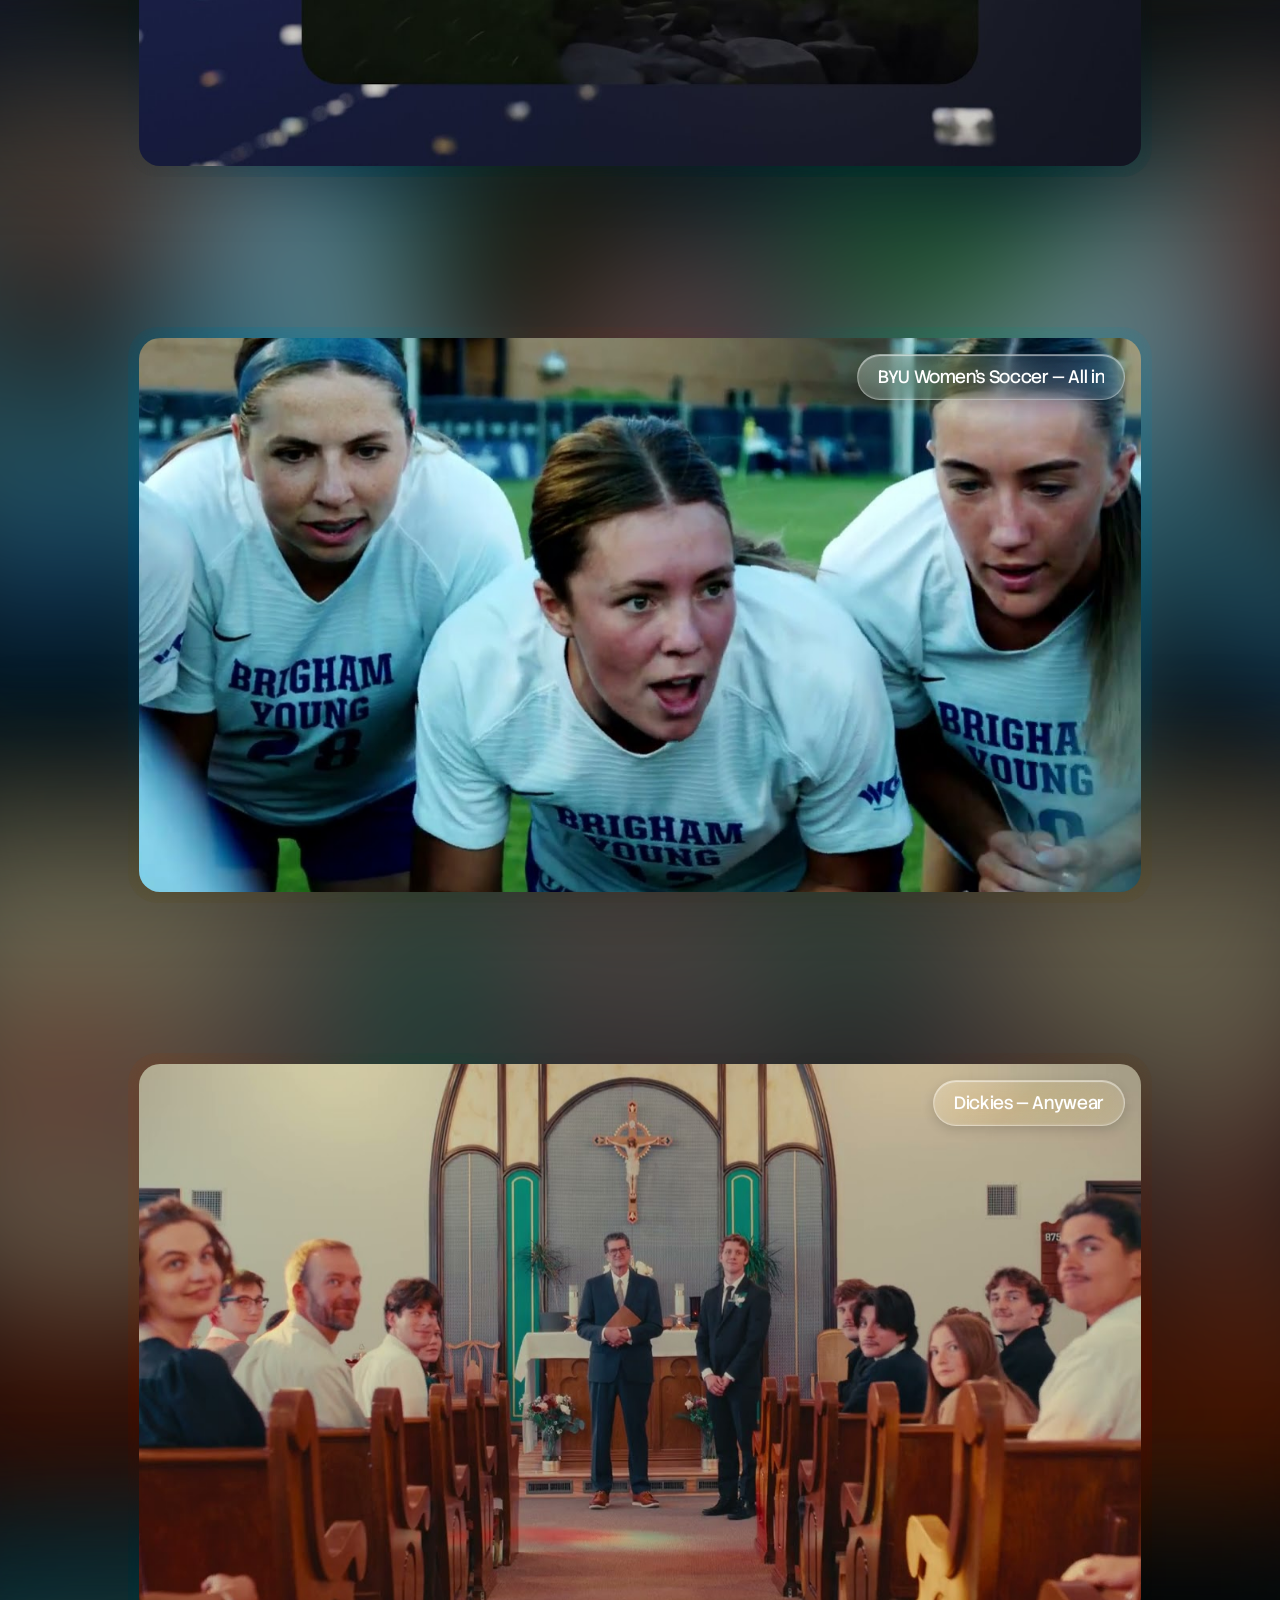
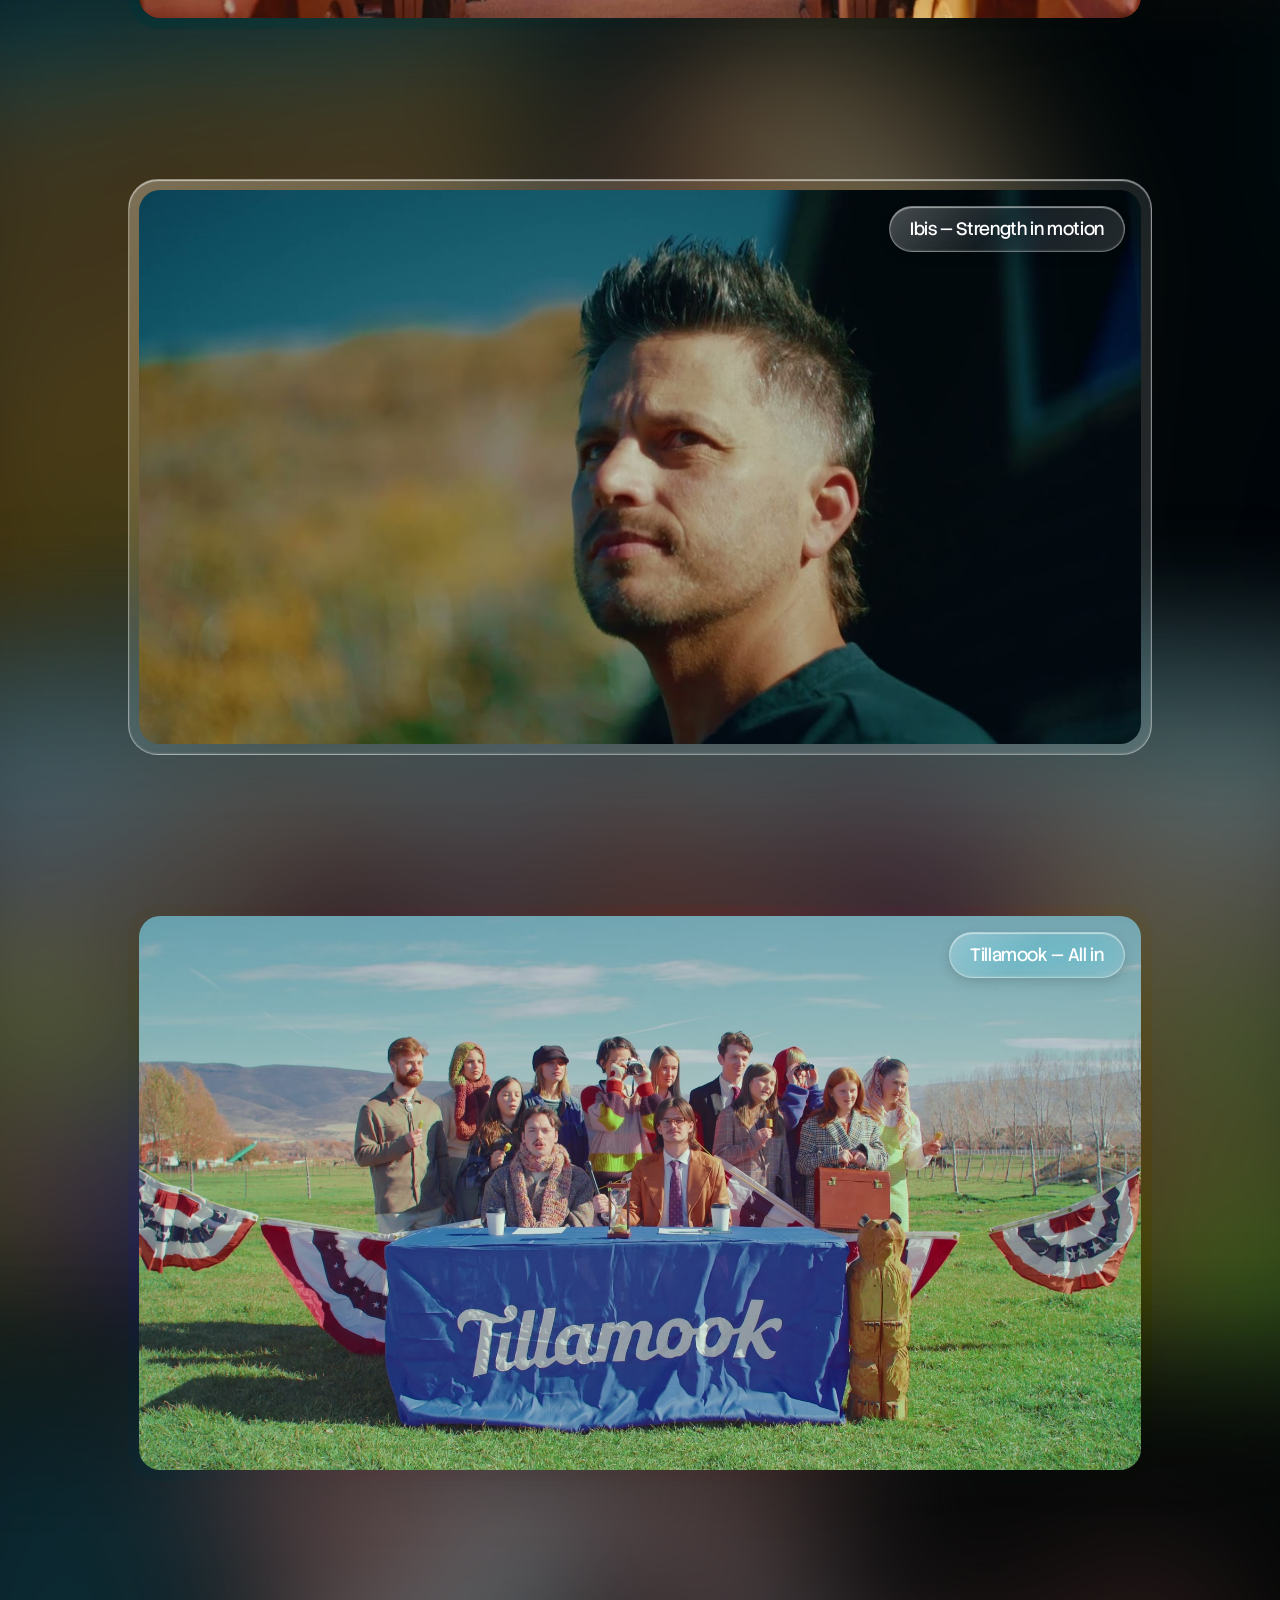
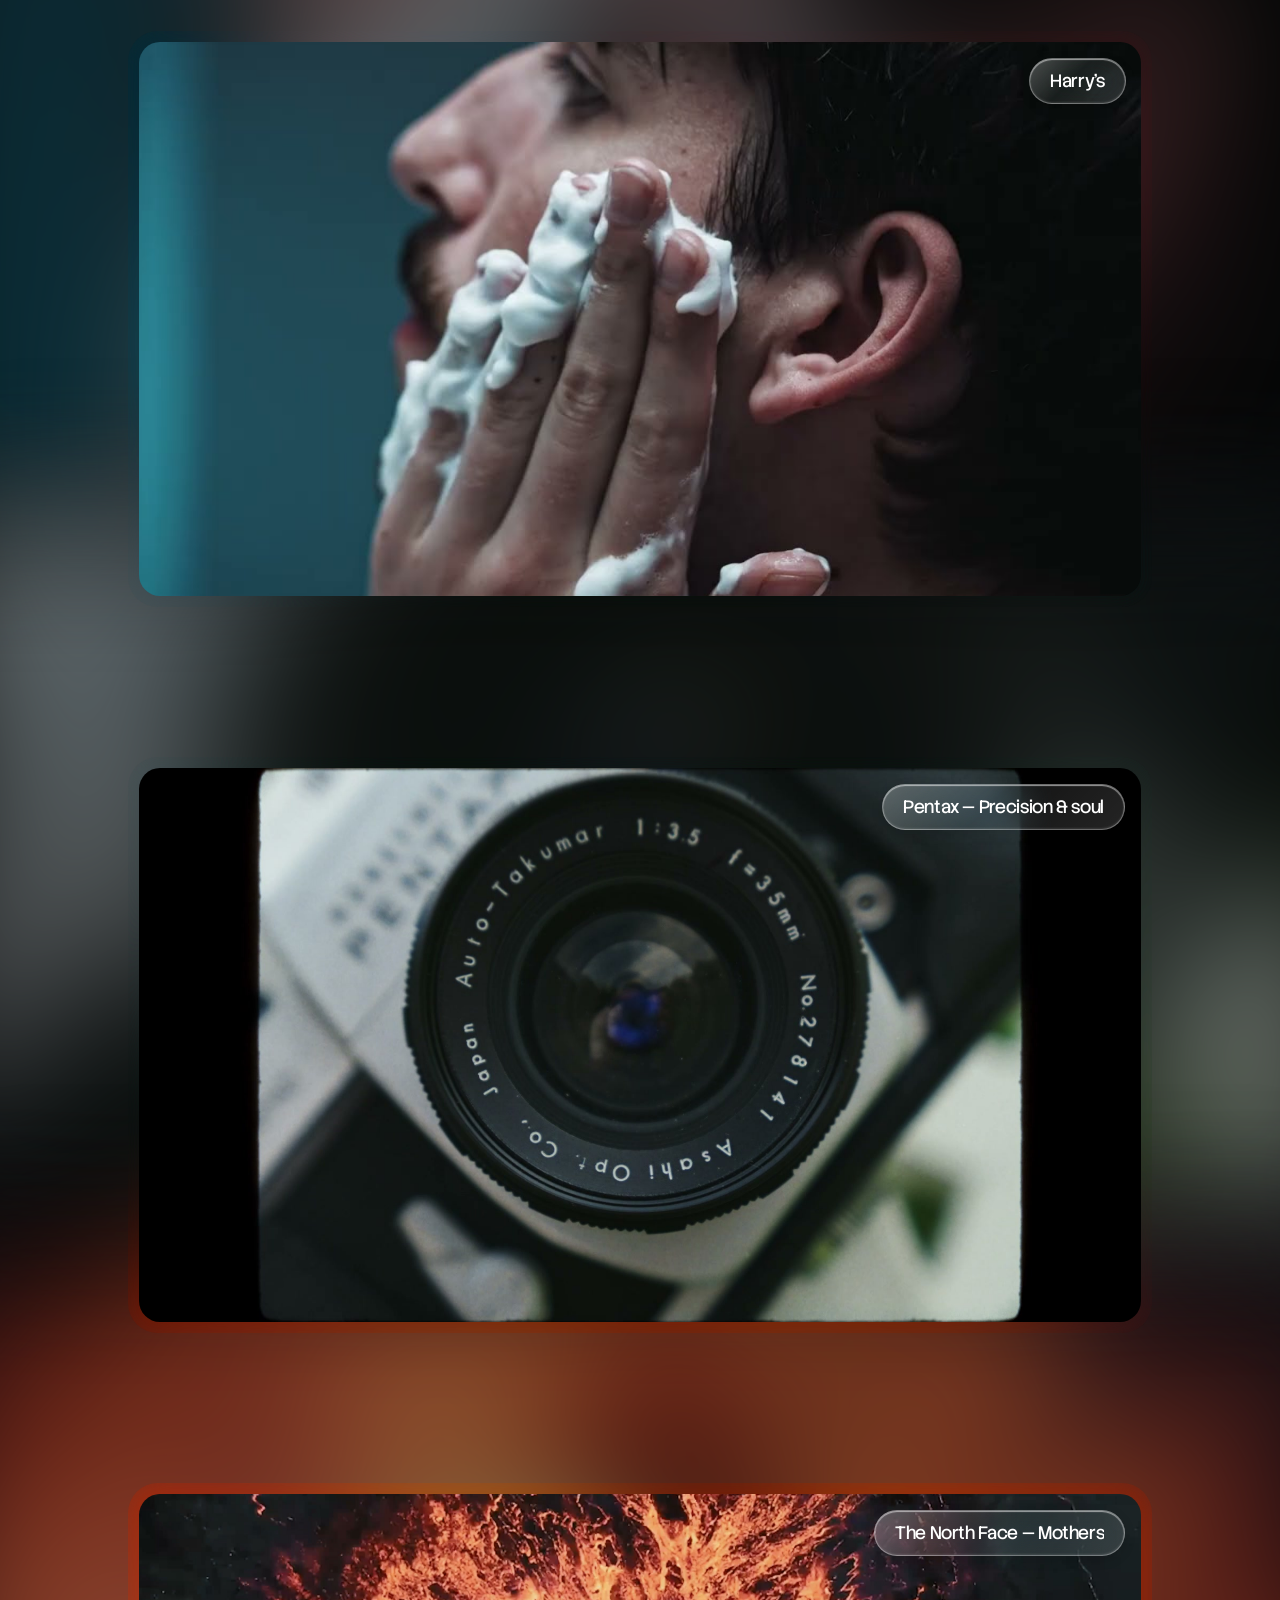
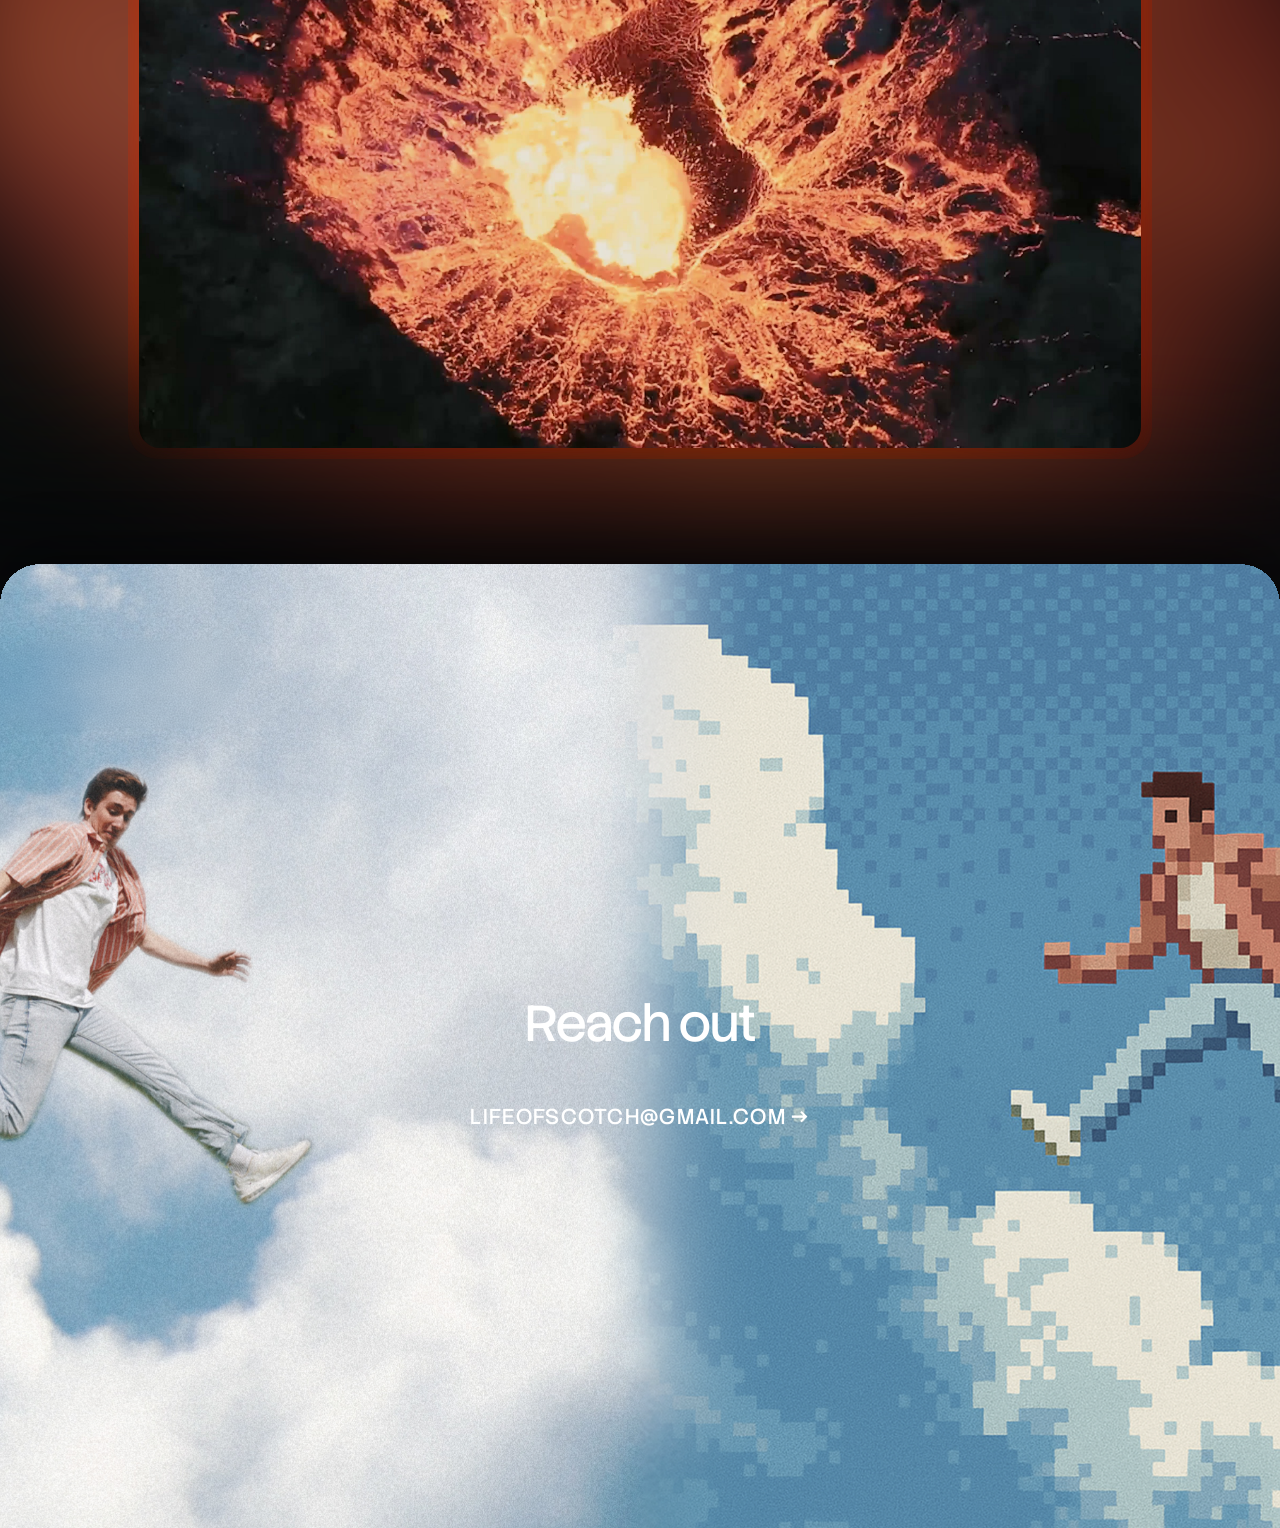
==== commit 86756314: "Update site from SCOTCH Hub" ====
--- a/index.html
+++ b/index.html
@@ -66,7 +66,7 @@
         <div class="plane-content">
           <div class="statement-wrap">
             <h1 class="statement-text" style="font-size: clamp(2.66rem, 6.03vw, 5.5rem);">
-              <!-- HUB:headline -->welcome to the portfolio<!-- /HUB:headline -->
+              <!-- HUB:headline -->Make Good Work<!-- /HUB:headline -->
             </h1>
           </div>
           <span class="depth-plane-label depth-label-fg">TYPOGRAPHY PLANE [Z: +160PX]</span>
